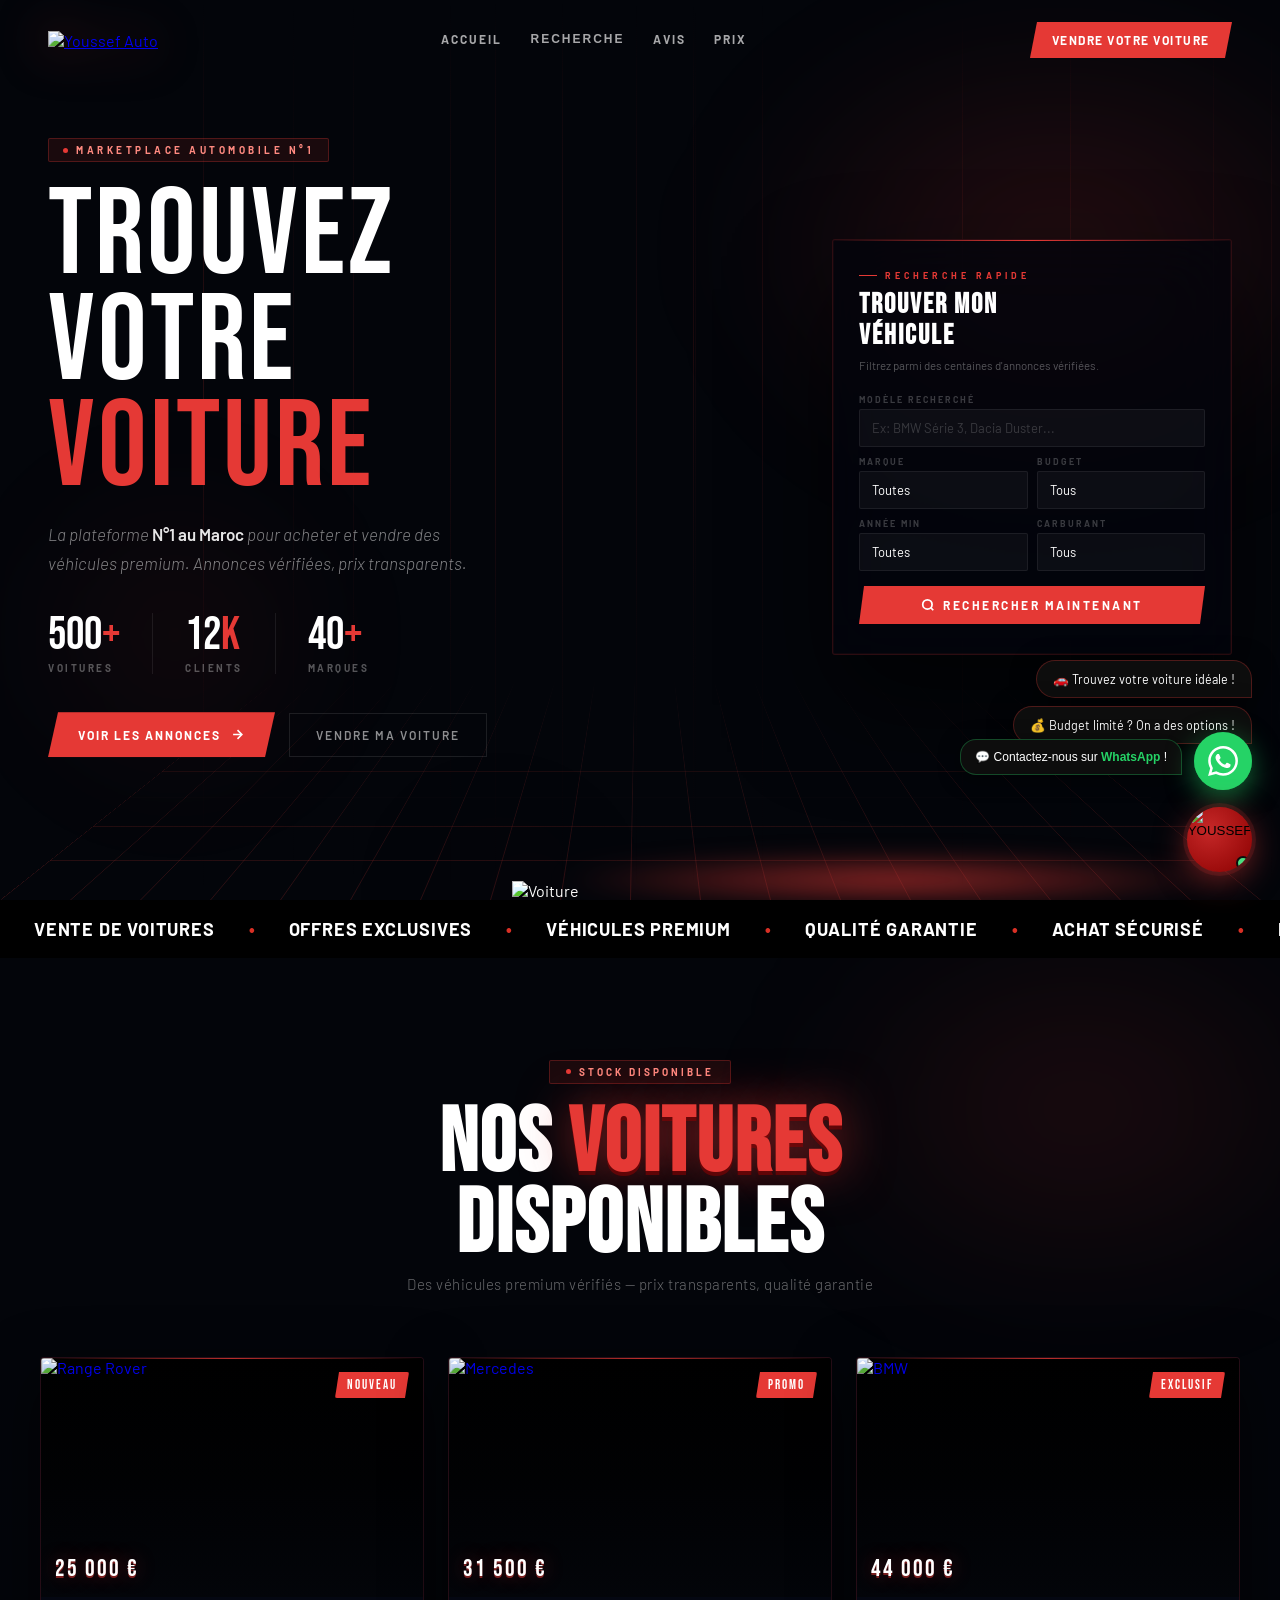
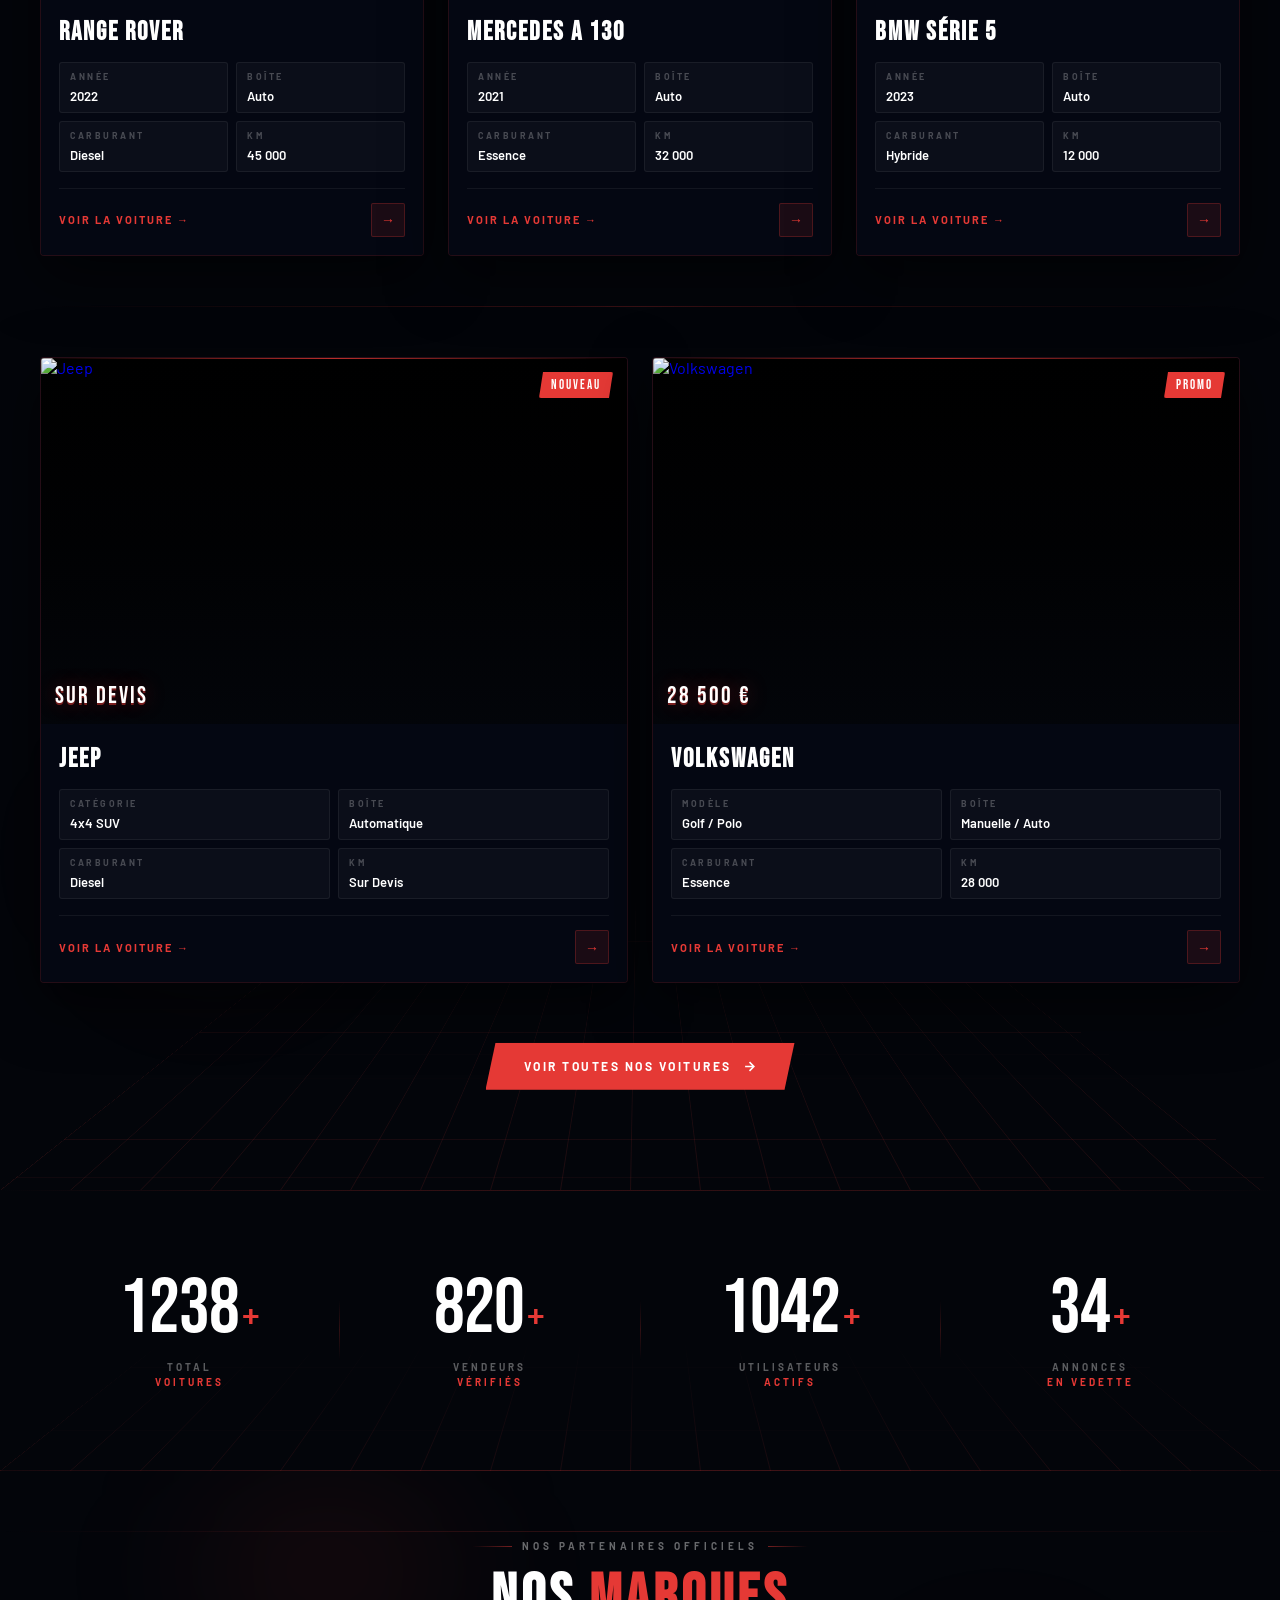
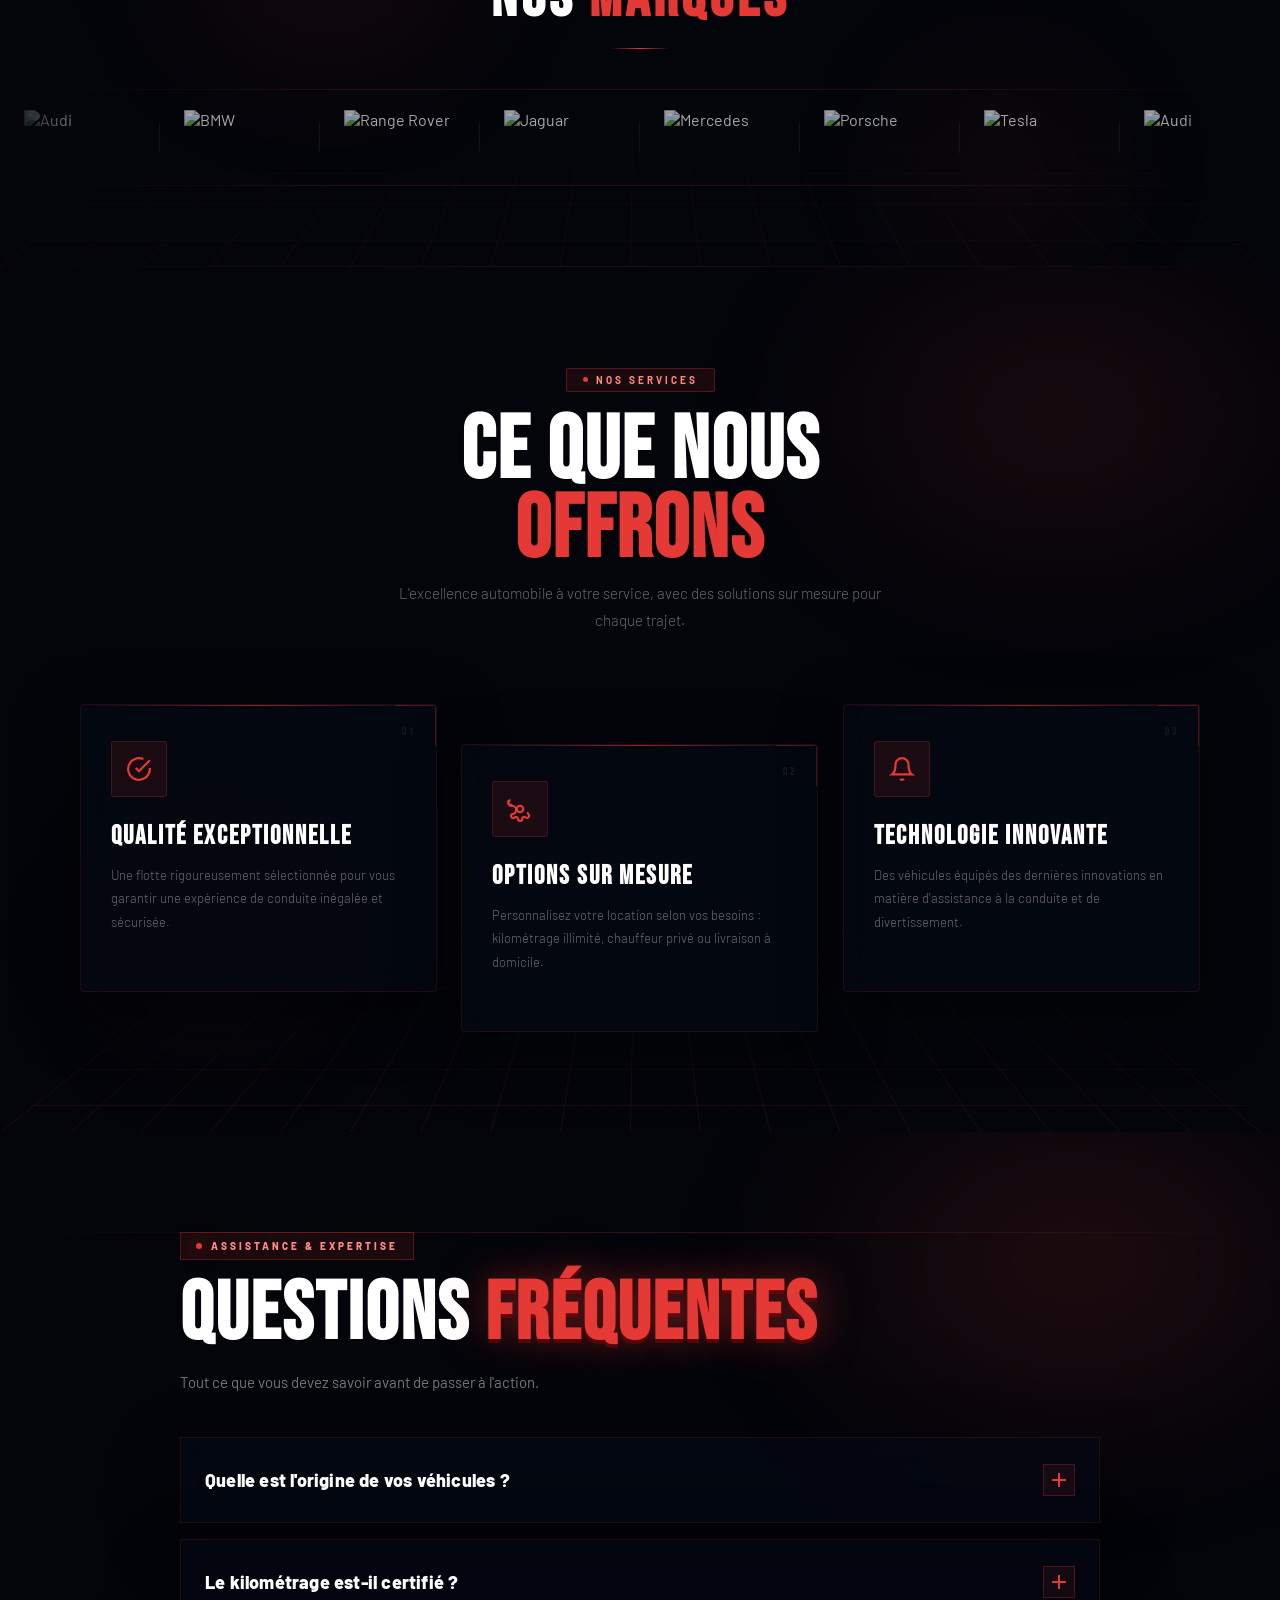
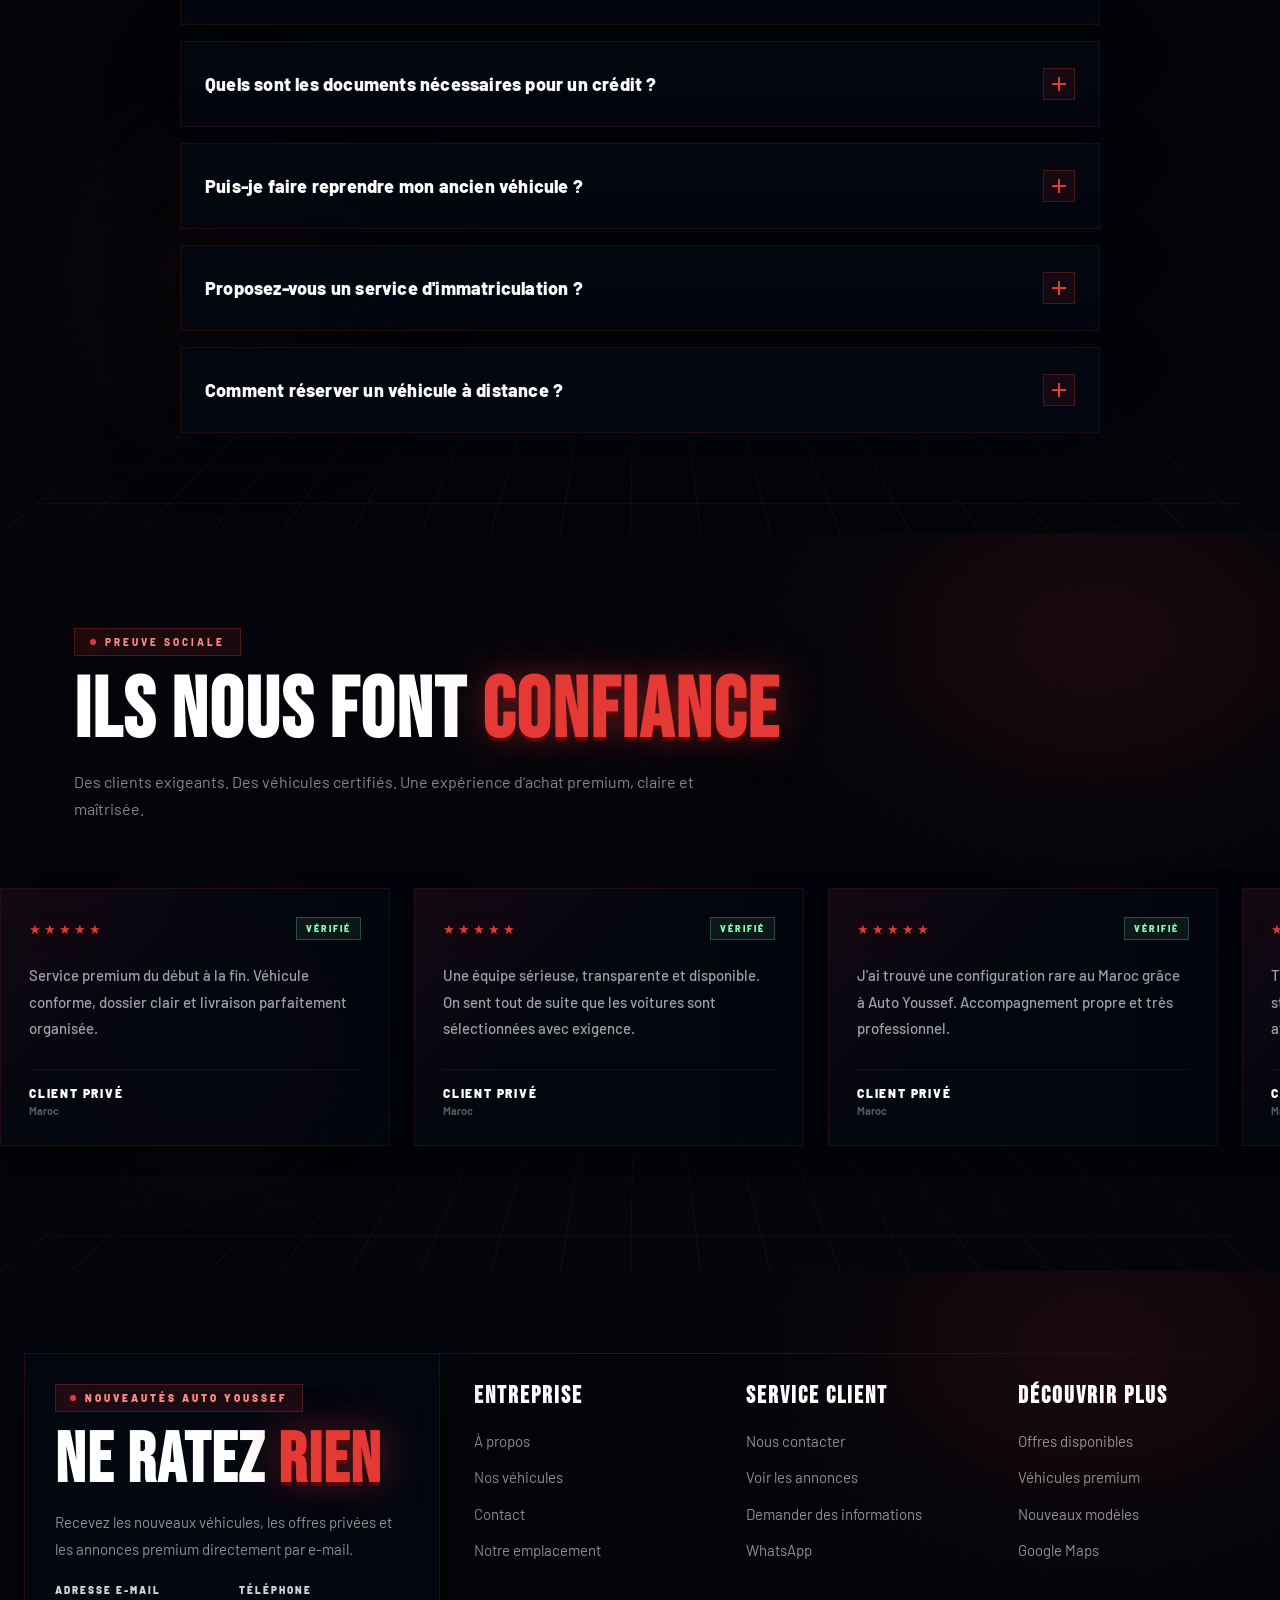
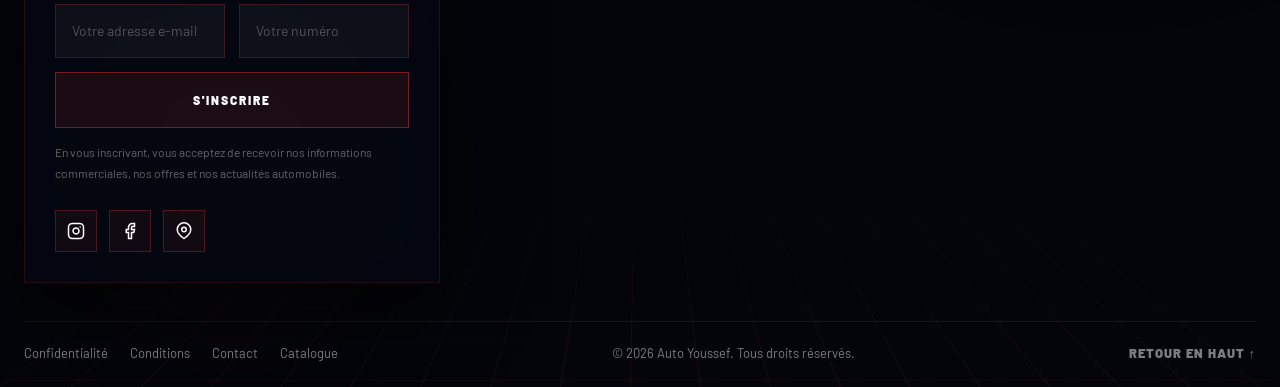
==== index.html @ 2120189d "Rename index (4).html to index.html" ====
<!DOCTYPE html>
<html lang="fr">
<head>
<meta charset="UTF-8"/>
<meta name="viewport" content="width=device-width, initial-scale=1.0"/>
<title>Auto Youssef — Marketplace Automobile N°1 au Maroc</title>
<meta name="description" content="Achetez et vendez vos véhicules premium au Maroc. Annonces vérifiées, prix transparents."/>
<link href="https://fonts.googleapis.com/css2?family=Bebas+Neue&family=Barlow:ital,wght@0,300;0,400;0,600;0,700;0,900;1,300&display=swap" rel="stylesheet"/>
<style>
*{margin:0;padding:0;box-sizing:border-box}
html{scroll-behavior:smooth}
body{background:#03050a;color:#fff;font-family:'Barlow',sans-serif;overflow-x:hidden}
:root{--red:#e53935;--dark:#03050a}

/* ========== SECTION 1 — HERO ========== */
.yab-wrap{width:100%;background:var(--dark)}
.yab{position:relative;width:100%;min-height:100vh;background:var(--dark);overflow:hidden;font-family:'Barlow',sans-serif}
.yab-grid{position:absolute;bottom:0;left:0;right:0;height:70%;background-image:linear-gradient(rgba(229,57,53,0.18) 1px,transparent 1px),linear-gradient(90deg,rgba(229,57,53,0.18) 1px,transparent 1px);background-size:70px 70px;transform:perspective(650px) rotateX(52deg);transform-origin:bottom center;animation:gScroll 3s linear infinite;mask-image:linear-gradient(to top,black 0%,rgba(0,0,0,0.5) 55%,transparent 100%);-webkit-mask-image:linear-gradient(to top,black 0%,rgba(0,0,0,0.5) 55%,transparent 100%);z-index:1;pointer-events:none}
@keyframes gScroll{0%{background-position:0 0}100%{background-position:0 70px}}
.yab-lines{position:absolute;inset:0;z-index:1;overflow:hidden;pointer-events:none}
.yab-line{position:absolute;top:0;bottom:0;width:1px;background:linear-gradient(to bottom,transparent,rgba(229,57,53,0.35) 40%,rgba(229,57,53,0.08) 70%,transparent);animation:lineAnim linear infinite;opacity:0}
@keyframes lineAnim{0%{transform:translateY(-100%);opacity:0}15%{opacity:1}85%{opacity:0.4}100%{transform:translateY(100%);opacity:0}}
.yab-orb1{position:absolute;width:700px;height:500px;background:radial-gradient(ellipse,rgba(229,57,53,0.16) 0%,transparent 70%);top:0;right:-10%;border-radius:50%;filter:blur(60px);animation:orb1 9s ease-in-out infinite;z-index:1;pointer-events:none}
.yab-orb2{position:absolute;width:350px;height:350px;background:radial-gradient(ellipse,rgba(229,57,53,0.08) 0%,transparent 70%);bottom:10%;left:0;border-radius:50%;filter:blur(60px);animation:orb2 11s ease-in-out infinite;z-index:1;pointer-events:none}
@keyframes orb1{0%,100%{transform:translate(0,0)}50%{transform:translate(-40px,30px)}}
@keyframes orb2{0%,100%{transform:translate(0,0)}50%{transform:translate(30px,-25px)}}
.yab-car{position:absolute;right:0;bottom:0;width:60%;max-width:860px;z-index:4;opacity:0;animation:carDriveIn 1.6s 0.3s cubic-bezier(0.16,1,0.3,1) forwards}
.yab-car img{width:100%;display:block;filter:drop-shadow(-30px 0 80px rgba(229,57,53,0.55)) drop-shadow(0 0 40px rgba(229,57,53,0.25)) brightness(1.1) contrast(1.05) saturate(1.1);animation:carFloat 4s 2s ease-in-out infinite}
.yab-car-glow{position:absolute;bottom:-5px;left:5%;right:5%;height:50px;background:radial-gradient(ellipse,rgba(229,57,53,0.7) 0%,transparent 70%);filter:blur(12px);animation:cglow 3s ease-in-out infinite}
@keyframes carDriveIn{0%{opacity:0;transform:translateX(180px) scale(0.92)}60%{opacity:1;transform:translateX(-15px) scale(1.01)}80%{transform:translateX(8px) scale(0.995)}100%{opacity:1;transform:translateX(0) scale(1)}}
@keyframes carFloat{0%,100%{transform:translateY(0) rotate(0deg)}25%{transform:translateY(-8px) rotate(0.3deg)}75%{transform:translateY(-4px) rotate(-0.2deg)}}
@keyframes cglow{0%,100%{opacity:0.5;transform:scaleX(0.85)}50%{opacity:1;transform:scaleX(1.15)}}
.yab-pts{position:absolute;inset:0;z-index:2;overflow:hidden;pointer-events:none}
.yab-pt{position:absolute;background:var(--red);border-radius:50%;animation:ptAnim linear infinite;opacity:0}
@keyframes ptAnim{0%{transform:translateY(100vh);opacity:0}10%{opacity:0.9}90%{opacity:0.15}100%{transform:translateY(-60px) translateX(var(--dx));opacity:0}}
.yab-hdr{position:relative;z-index:20;width:100%;max-width:1440px;margin:0 auto;padding:22px 48px;display:flex;align-items:center;justify-content:space-between;animation:hdrin 0.9s cubic-bezier(0.34,1.56,0.64,1) both}
@keyframes hdrin{from{opacity:0;transform:translateY(-28px)}to{opacity:1;transform:translateY(0)}}
.yab-nav{display:flex;align-items:center;gap:28px}
.yab-nav a,.yab-nav button{color:rgba(255,255,255,0.65);text-decoration:none;background:none;border:none;cursor:pointer;font-size:12px;font-weight:700;letter-spacing:2px;text-transform:uppercase;transition:all 0.25s;position:relative;padding-bottom:2px}
.yab-nav a::after,.yab-nav button::after{content:'';position:absolute;bottom:0;left:0;right:0;height:1px;background:var(--red);transform:scaleX(0);transition:transform 0.3s}
.yab-nav a:hover,.yab-nav button:hover{color:#fff}
.yab-nav a:hover::after,.yab-nav button:hover::after{transform:scaleX(1)}
.yab-cta{background:var(--red);color:#fff;padding:11px 22px;font-size:12px;font-weight:700;letter-spacing:1.5px;text-transform:uppercase;text-decoration:none;box-shadow:0 0 28px rgba(229,57,53,0.45);transition:all 0.3s;clip-path:polygon(7px 0%,100% 0%,calc(100% - 7px) 100%,0% 100%)}
.yab-cta:hover{background:#f44;box-shadow:0 0 50px rgba(229,57,53,0.8);transform:translateY(-2px)}
.yab-sb{position:relative;z-index:15;background:rgba(0,0,0,0.88);border-bottom:1px solid rgba(229,57,53,0.18);padding:14px 48px;display:none;backdrop-filter:blur(24px)}
.yab-sb.on{display:block}
.yab-sb-in{max-width:1440px;margin:0 auto;display:grid;grid-template-columns:2fr 1fr 1fr auto;gap:10px;align-items:center}
.yab-sb input,.yab-sb select{background:rgba(255,255,255,0.05);border:1px solid rgba(255,255,255,0.09);border-radius:3px;padding:10px 14px;font-family:'Barlow',sans-serif;font-size:13px;color:#fff;outline:none;transition:border-color 0.2s;appearance:none;width:100%}
.yab-sb input::placeholder{color:rgba(255,255,255,0.25)}
.yab-sb input:focus,.yab-sb select:focus{border-color:var(--red)}
.yab-sb select option{background:#0a0c15;color:#fff}
.yab-sb button{background:var(--red);color:#fff;border:none;padding:10px 22px;cursor:pointer;font-family:'Barlow',sans-serif;font-size:12px;font-weight:700;letter-spacing:1.5px;text-transform:uppercase;white-space:nowrap;transition:all 0.25s}
.yab-sb button:hover{background:#f44;transform:translateY(-1px)}
.yab-hero{position:relative;z-index:10;max-width:1440px;margin:0 auto;padding:44px 48px 90px;display:grid;grid-template-columns:1fr 400px;gap:56px;align-items:center;min-height:calc(100vh - 120px)}
.yab-badge{display:inline-flex;align-items:center;gap:8px;background:rgba(229,57,53,0.1);border:1px solid rgba(229,57,53,0.28);padding:5px 14px;border-radius:2px;font-size:10px;font-weight:700;letter-spacing:3.5px;text-transform:uppercase;color:#ff8a80;margin-bottom:22px;opacity:0;animation:badgeIn 0.6s 0.5s cubic-bezier(0.34,1.56,0.64,1) forwards}
@keyframes badgeIn{from{opacity:0;transform:translateX(-18px)}to{opacity:1;transform:translateX(0)}}
.yab-dot{width:5px;height:5px;border-radius:50%;background:var(--red);animation:dotBlink 1.4s infinite}
@keyframes dotBlink{0%,100%{opacity:1}50%{opacity:0.15}}
.yab-title{margin-bottom:18px;perspective:900px;perspective-origin:50% 100%}
.yab-tl{display:block;font-family:'Bebas Neue',sans-serif;font-size:clamp(72px,9.5vw,124px);line-height:0.87;letter-spacing:3px;opacity:0;transform:rotateX(-95deg) translateY(20px);transform-origin:bottom center;transform-style:preserve-3d;animation:t3d 0.8s cubic-bezier(0.34,1.3,0.64,1) forwards}
.yab-tl:nth-child(1){color:#fff;animation-delay:0.55s}
.yab-tl:nth-child(2){color:#fff;animation-delay:0.75s}
.yab-tl:nth-child(3){color:var(--red);animation-delay:0.95s;animation:t3d 0.8s 0.95s cubic-bezier(0.34,1.3,0.64,1) forwards,redPulse 2.5s 1.8s ease-in-out infinite}
@keyframes t3d{from{opacity:0;transform:rotateX(-95deg) translateY(20px)}to{opacity:1;transform:rotateX(0) translateY(0)}}
@keyframes redPulse{0%,100%{text-shadow:0 6px 0 rgba(160,0,0,0.55),0 0 40px rgba(229,57,53,0.5)}50%{text-shadow:0 6px 0 rgba(180,0,0,0.7),0 0 90px rgba(229,57,53,0.9),0 0 130px rgba(229,57,53,0.3)}}
.yab-sub{font-size:17px;font-weight:300;font-style:italic;color:rgba(255,255,255,0.5);line-height:1.75;max-width:450px;margin-bottom:34px;opacity:0;animation:fup 0.7s 1.25s both}
.yab-sub strong{color:rgba(255,255,255,0.9);font-weight:600;font-style:normal}
.yab-stats{display:flex;gap:32px;margin-bottom:38px;opacity:0;animation:fup 0.7s 1.4s both}
.yab-snum{font-family:'Bebas Neue',sans-serif;font-size:46px;line-height:1;color:#fff}
.yab-snum em{color:var(--red);font-style:normal}
.yab-slbl{font-size:10px;font-weight:700;letter-spacing:2.5px;text-transform:uppercase;color:rgba(255,255,255,0.32);margin-top:3px}
.yab-sdiv{width:1px;background:rgba(255,255,255,0.08);align-self:stretch}
.yab-btns{display:flex;gap:14px;align-items:center;opacity:0;animation:fup 0.7s 1.55s both}
.yab-btn1{display:inline-flex;align-items:center;gap:9px;background:var(--red);color:#fff;padding:15px 30px;font-size:12px;font-weight:700;letter-spacing:2px;text-transform:uppercase;text-decoration:none;border:none;cursor:pointer;box-shadow:0 0 35px rgba(229,57,53,0.45);transition:all 0.3s cubic-bezier(0.34,1.56,0.64,1);clip-path:polygon(10px 0%,100% 0%,calc(100% - 10px) 100%,0% 100%)}
.yab-btn1:hover{transform:translateY(-5px) scale(1.04);box-shadow:0 0 70px rgba(229,57,53,0.85)}
.yab-btn2{display:inline-flex;align-items:center;background:transparent;color:rgba(255,255,255,0.55);padding:14px 26px;font-size:12px;font-weight:600;letter-spacing:2px;text-transform:uppercase;text-decoration:none;border:1px solid rgba(255,255,255,0.1);cursor:pointer;transition:all 0.3s}
.yab-btn2:hover{border-color:var(--red);color:#fff;background:rgba(229,57,53,0.07);transform:translateY(-2px)}
@keyframes fup{from{opacity:0;transform:translateY(18px)}to{opacity:1;transform:translateY(0)}}
.yab-card{background:rgba(3,5,12,0.78);border:1px solid rgba(229,57,53,0.18);border-radius:3px;padding:30px 26px;backdrop-filter:blur(32px);box-shadow:0 50px 100px rgba(0,0,0,0.65),inset 0 0 0 1px rgba(229,57,53,0.06);animation:cdin 1s 0.9s both;position:relative;overflow:hidden}
.yab-card::before{content:'';position:absolute;top:0;left:0;right:0;height:1px;background:linear-gradient(90deg,transparent,var(--red) 50%,transparent);animation:cscan 3.5s ease-in-out infinite}
@keyframes cscan{0%,100%{transform:translateX(-100%)}50%{transform:translateX(100%)}}
@keyframes cdin{from{opacity:0;transform:translateX(55px) scale(0.97)}to{opacity:1;transform:translateX(0) scale(1)}}
.yab-cey{font-size:9px;font-weight:700;letter-spacing:4px;text-transform:uppercase;color:var(--red);margin-bottom:9px;display:flex;align-items:center;gap:8px}
.yab-cey::before{content:'';width:18px;height:1px;background:var(--red)}
.yab-card h3{font-family:'Bebas Neue',sans-serif;font-size:28px;letter-spacing:2px;color:#fff;margin-bottom:4px;line-height:1.1}
.yab-card>p{font-size:11.5px;color:rgba(255,255,255,0.32);margin-bottom:20px;line-height:1.6}
.yab-form{display:flex;flex-direction:column;gap:9px}
.yab-fw label{display:block;font-size:9px;font-weight:700;letter-spacing:2px;text-transform:uppercase;color:rgba(255,255,255,0.22);margin-bottom:4px}
.yab-fw input,.yab-fw select{width:100%;background:rgba(255,255,255,0.04);border:1px solid rgba(255,255,255,0.07);border-radius:2px;padding:10px 12px;font-family:'Barlow',sans-serif;font-size:13px;color:#fff;outline:none;transition:all 0.25s;appearance:none}
.yab-fw input::placeholder{color:rgba(255,255,255,0.18)}
.yab-fw input:focus,.yab-fw select:focus{border-color:rgba(229,57,53,0.6);background:rgba(229,57,53,0.04);box-shadow:0 0 0 3px rgba(229,57,53,0.08)}
.yab-fw select option{background:#080b14;color:#fff}
.yab-2c{display:grid;grid-template-columns:1fr 1fr;gap:9px}
.yab-sub-btn{background:var(--red);color:#fff;border:none;padding:12px;width:100%;font-family:'Barlow',sans-serif;font-size:12px;font-weight:700;letter-spacing:2.5px;text-transform:uppercase;cursor:pointer;transition:all 0.3s cubic-bezier(0.34,1.56,0.64,1);box-shadow:0 8px 28px rgba(229,57,53,0.35);display:flex;align-items:center;justify-content:center;gap:8px;margin-top:6px;clip-path:polygon(5px 0%,100% 0%,calc(100% - 5px) 100%,0% 100%)}
.yab-sub-btn:hover{transform:translateY(-3px);box-shadow:0 14px 48px rgba(229,57,53,0.65)}

/* ========== SECTION 2 — BRAND BAR ========== */
.ya-brand-bar,.ya-brand-bar *{box-sizing:border-box}
.ya-brand-bar{width:100%;overflow:hidden;background:#000000;padding:18px 0}
.ya-brand-bar-track{display:flex;width:max-content;animation:yaBrandScroll 38s linear infinite;will-change:transform}
.ya-brand-bar-row{display:flex;align-items:center;white-space:nowrap}
.ya-brand-name{color:#ffffff;font-size:18px;font-weight:700;text-transform:uppercase;letter-spacing:.8px;padding:0 34px;flex-shrink:0}
.ya-brand-sep{color:#d93025;font-size:18px;font-weight:700;flex-shrink:0}
.ya-brand-bar:hover .ya-brand-bar-track{animation-play-state:paused}
@keyframes yaBrandScroll{from{transform:translateX(0)}to{transform:translateX(-50%)}}

/* ========== SECTION 3 — CARS GRID ========== */
.yacs,.yacs *{box-sizing:border-box;margin:0;padding:0}
.yacs-outer{width:100%;background:#03050a}
.yacs{position:relative;width:100%;background:#03050a;padding:100px 40px;overflow:hidden;font-family:'Barlow',sans-serif}
.yacs-grid-bg{position:absolute;bottom:0;left:0;right:0;height:70%;background-image:linear-gradient(rgba(229,57,53,0.12) 1px,transparent 1px),linear-gradient(90deg,rgba(229,57,53,0.12) 1px,transparent 1px);background-size:70px 70px;transform:perspective(650px) rotateX(52deg);transform-origin:bottom center;animation:yacsGrid 3s linear infinite;mask-image:linear-gradient(to top,black 0%,rgba(0,0,0,0.4) 55%,transparent 100%);-webkit-mask-image:linear-gradient(to top,black 0%,rgba(0,0,0,0.4) 55%,transparent 100%);pointer-events:none;z-index:0}
@keyframes yacsGrid{0%{background-position:0 0}100%{background-position:0 70px}}
.yacs-orb1{position:absolute;width:600px;height:400px;background:radial-gradient(ellipse,rgba(229,57,53,0.13) 0%,transparent 70%);top:-50px;right:-100px;border-radius:50%;filter:blur(70px);animation:yacsOrb1 9s ease-in-out infinite;z-index:0;pointer-events:none}
.yacs-orb2{position:absolute;width:300px;height:300px;background:radial-gradient(ellipse,rgba(229,57,53,0.07) 0%,transparent 70%);bottom:10%;left:5%;border-radius:50%;filter:blur(70px);animation:yacsOrb2 11s ease-in-out infinite;z-index:0;pointer-events:none}
@keyframes yacsOrb1{0%,100%{transform:translate(0,0)}50%{transform:translate(-30px,25px)}}
@keyframes yacsOrb2{0%,100%{transform:translate(0,0)}50%{transform:translate(25px,-20px)}}
.yacs-wrap{position:relative;z-index:2;max-width:1280px;margin:0 auto}
.yacs-head{text-align:center;margin-bottom:64px}
.yacs-tag{display:inline-flex;align-items:center;gap:8px;background:rgba(229,57,53,0.1);border:1px solid rgba(229,57,53,0.28);padding:5px 16px;border-radius:2px;font-size:10px;font-weight:700;letter-spacing:3px;text-transform:uppercase;color:#ff8a80;margin-bottom:20px;opacity:0;animation:yacsFadeUp 0.7s 0.2s both}
.yacs-dot{width:5px;height:5px;border-radius:50%;background:#e53935;animation:yacsBlink 1.5s infinite}
@keyframes yacsBlink{0%,100%{opacity:1}50%{opacity:0.1}}
.yacs-title{font-family:'Bebas Neue',sans-serif;font-size:clamp(48px,7vw,90px);line-height:0.9;letter-spacing:2px;color:#fff;margin-bottom:10px;opacity:0;transform:rotateX(-90deg) translateY(20px);transform-origin:bottom center;animation:yacsT3d 0.9s 0.4s cubic-bezier(0.34,1.3,0.64,1) forwards}
.yacs-title span{color:#e53935;text-shadow:0 4px 0 rgba(150,0,0,0.5),0 0 50px rgba(229,57,53,0.6);animation:yacsRedGlow 2.5s 1.4s ease-in-out infinite}
@keyframes yacsT3d{from{opacity:0;transform:rotateX(-90deg) translateY(20px)}to{opacity:1;transform:rotateX(0) translateY(0)}}
@keyframes yacsRedGlow{0%,100%{text-shadow:0 4px 0 rgba(150,0,0,0.5),0 0 40px rgba(229,57,53,0.5)}50%{text-shadow:0 4px 0 rgba(180,0,0,0.7),0 0 80px rgba(229,57,53,0.9)}}
.yacs-sub{font-size:15px;font-weight:300;color:rgba(255,255,255,0.4);letter-spacing:0.5px;opacity:0;animation:yacsFadeUp 0.7s 0.7s both}
.yacs-grid3{display:grid;grid-template-columns:repeat(3,minmax(0,1fr));gap:24px;margin-bottom:24px}
.yacs-grid2{display:grid;grid-template-columns:repeat(2,minmax(0,1fr));gap:24px;margin-bottom:24px}
.yacs-card{position:relative;background:rgba(5,8,18,0.85);border:1px solid rgba(229,57,53,0.15);border-radius:4px;overflow:hidden;text-decoration:none;display:block;opacity:0;transform:translateY(60px) rotateX(-15deg) scale(0.94);transform-origin:bottom center;transition:transform 0.5s cubic-bezier(0.34,1.4,0.64,1),box-shadow 0.4s,border-color 0.3s;animation:yacsCardPop 1s cubic-bezier(0.34,1.3,0.64,1) both;backdrop-filter:blur(20px);box-shadow:0 20px 60px rgba(0,0,0,0.6)}
.yacs-grid3 .yacs-card:nth-child(1){animation-delay:0.5s}
.yacs-grid3 .yacs-card:nth-child(2){animation-delay:0.7s}
.yacs-grid3 .yacs-card:nth-child(3){animation-delay:0.9s}
.yacs-grid2 .yacs-card:nth-child(1){animation-delay:1.0s}
.yacs-grid2 .yacs-card:nth-child(2){animation-delay:1.2s}
@keyframes yacsCardPop{0%{opacity:0;transform:translateY(80px) rotateX(-20deg) scale(0.9)}60%{transform:translateY(-8px) rotateX(2deg) scale(1.01)}80%{transform:translateY(4px) rotateX(-1deg) scale(0.995)}100%{opacity:1;transform:translateY(0) rotateX(0) scale(1)}}
.yacs-card::before{content:'';position:absolute;top:0;left:0;right:0;height:1px;background:linear-gradient(90deg,transparent,rgba(229,57,53,0.8),transparent);animation:yacsScan 4s ease-in-out infinite;z-index:10}
@keyframes yacsScan{0%,100%{transform:translateX(-100%)}50%{transform:translateX(100%)}}
.yacs-card:hover{transform:translateY(-14px) scale(1.025)!important;border-color:rgba(229,57,53,0.5);box-shadow:0 40px 90px rgba(0,0,0,0.7),0 0 50px rgba(229,57,53,0.18)}
.yacs-media{position:relative;aspect-ratio:16/10;background:#000;overflow:hidden}
.yacs-media::after{content:'';position:absolute;inset:0;background:linear-gradient(to top,rgba(3,5,10,0.95) 0%,rgba(3,5,10,0.3) 50%,transparent 100%);z-index:3;pointer-events:none}
.ya-slide{position:absolute;inset:0;width:100%;height:100%;object-fit:cover;opacity:0;visibility:hidden;transition:opacity 1.2s ease-in-out;z-index:1}
.ya-slide.active{opacity:1;visibility:visible;z-index:2}
.yacs-card:hover .ya-slide.active{transform:scale(1.06);transition:opacity 1.2s ease-in-out,transform 0.6s ease}
.yacs-badge{position:absolute;top:14px;right:14px;background:#e53935;color:#fff;font-family:'Bebas Neue',sans-serif;font-size:13px;letter-spacing:2px;padding:5px 12px;border-radius:2px;z-index:10;clip-path:polygon(4px 0%,100% 0%,calc(100% - 4px) 100%,0% 100%);box-shadow:0 0 20px rgba(229,57,53,0.6)}
.yacs-price{position:absolute;left:14px;bottom:14px;font-family:'Bebas Neue',sans-serif;font-size:24px;letter-spacing:2px;color:#fff;z-index:10;text-shadow:0 2px 0 rgba(229,57,53,0.5),0 0 20px rgba(229,57,53,0.4)}
.yacs-body{padding:20px 18px 18px;position:relative;z-index:5;background:rgba(5,8,18,0.95)}
.yacs-name{font-family:'Bebas Neue',sans-serif;font-size:26px;letter-spacing:2px;color:#fff;margin-bottom:14px;transition:color 0.3s}
.yacs-card:hover .yacs-name{color:#ff8a80}
.yacs-meta{display:grid;grid-template-columns:1fr 1fr;gap:8px;margin-bottom:16px;list-style:none;padding:0}
.yacs-meta li{background:rgba(255,255,255,0.03);border:1px solid rgba(255,255,255,0.06);border-radius:3px;padding:8px 10px;transition:border-color 0.3s}
.yacs-card:hover .yacs-meta li{border-color:rgba(229,57,53,0.15)}
.yacs-meta strong{display:block;font-size:9px;font-weight:700;letter-spacing:2.5px;text-transform:uppercase;color:rgba(255,255,255,0.25);margin-bottom:3px}
.yacs-meta span{font-size:13px;font-weight:600;color:#fff}
.yacs-footer{display:flex;align-items:center;justify-content:space-between;border-top:1px solid rgba(255,255,255,0.06);padding-top:14px}
.yacs-link{font-size:11px;font-weight:700;letter-spacing:2px;text-transform:uppercase;color:#e53935;display:flex;align-items:center;gap:6px;transition:gap 0.3s,letter-spacing 0.3s}
.yacs-card:hover .yacs-link{gap:12px;letter-spacing:3px}
.yacs-arrow{width:34px;height:34px;border-radius:2px;background:rgba(229,57,53,0.1);border:1px solid rgba(229,57,53,0.25);display:flex;align-items:center;justify-content:center;color:#e53935;font-size:14px;transition:all 0.3s cubic-bezier(0.34,1.56,0.64,1)}
.yacs-card:hover .yacs-arrow{background:#e53935;color:#fff;transform:scale(1.2);box-shadow:0 0 24px rgba(229,57,53,0.6)}
.yacs-sep{height:1px;background:linear-gradient(90deg,transparent,rgba(229,57,53,0.25),transparent);margin:50px 0}
.yacs-cta-wrap{text-align:center;margin-top:60px;opacity:0;animation:yacsFadeUp 0.7s 1.6s both}
.yacs-cta{display:inline-flex;align-items:center;gap:10px;background:#e53935;color:#fff;padding:16px 38px;font-size:12px;font-weight:700;letter-spacing:2.5px;text-transform:uppercase;text-decoration:none;box-shadow:0 0 40px rgba(229,57,53,0.4);transition:all 0.3s cubic-bezier(0.34,1.56,0.64,1);clip-path:polygon(10px 0%,100% 0%,calc(100% - 10px) 100%,0% 100%)}
.yacs-cta:hover{transform:translateY(-4px) scale(1.04);box-shadow:0 0 70px rgba(229,57,53,0.8)}
@keyframes yacsFadeUp{from{opacity:0;transform:translateY(20px)}to{opacity:1;transform:translateY(0)}}

/* ========== STATS ========== */
.yast,.yast *{box-sizing:border-box;margin:0;padding:0}
.yast-outer{width:100%;background:#03050a;position:relative;overflow:hidden}
.yast-grid-bg{position:absolute;bottom:0;left:0;right:0;height:100%;background-image:linear-gradient(rgba(229,57,53,0.1) 1px,transparent 1px),linear-gradient(90deg,rgba(229,57,53,0.1) 1px,transparent 1px);background-size:70px 70px;transform:perspective(650px) rotateX(52deg);transform-origin:bottom center;animation:yastGrid 3s linear infinite;mask-image:linear-gradient(to top,black 0%,rgba(0,0,0,0.3) 60%,transparent 100%);-webkit-mask-image:linear-gradient(to top,black 0%,rgba(0,0,0,0.3) 60%,transparent 100%);pointer-events:none;z-index:0}
@keyframes yastGrid{0%{background-position:0 0}100%{background-position:0 70px}}
.yast-line{position:relative;z-index:2;height:1px;background:linear-gradient(90deg,transparent,rgba(229,57,53,0.2) 30%,rgba(229,57,53,0.2) 70%,transparent)}
.yast{position:relative;z-index:2;padding:60px 40px;max-width:1280px;margin:0 auto;display:flex;align-items:center;justify-content:space-between;gap:0}
.yast-item{flex:1;display:flex;flex-direction:column;align-items:center;justify-content:center;text-align:center;padding:20px;position:relative;opacity:0;transform:translateY(40px) scale(0.9);transition:opacity 0.8s,transform 0.8s cubic-bezier(0.34,1.3,0.64,1)}
.yast-item.vis{opacity:1;transform:translateY(0) scale(1)}
.yast-item:nth-child(1){transition-delay:0.1s}
.yast-item:nth-child(3){transition-delay:0.25s}
.yast-item:nth-child(5){transition-delay:0.4s}
.yast-item:nth-child(7){transition-delay:0.55s}
.yast-num-wrap{display:flex;align-items:baseline;gap:3px;justify-content:center;margin-bottom:12px}
.yast-digit{font-family:'Bebas Neue',sans-serif;font-size:clamp(52px,6vw,80px);line-height:1;color:#fff;letter-spacing:-1px}
.yast-sign{font-family:'Bebas Neue',sans-serif;font-size:clamp(28px,4vw,44px);color:#e53935;animation:yastGlow 2s ease-in-out infinite}
@keyframes yastGlow{0%,100%{text-shadow:0 0 20px rgba(229,57,53,0.5)}50%{text-shadow:0 0 40px rgba(229,57,53,1),0 0 60px rgba(229,57,53,0.4)}}
.yast-label{font-family:'Barlow',sans-serif;font-size:10px;font-weight:700;letter-spacing:3px;text-transform:uppercase;color:rgba(255,255,255,0.35);line-height:1.5}
.yast-label span{color:#e53935;display:block}
.yast-div{width:1px;height:60px;background:linear-gradient(to bottom,transparent,rgba(229,57,53,0.2),transparent);flex-shrink:0}

/* ========== LOGOS ========== */
.yals,.yals *{box-sizing:border-box;margin:0;padding:0}
.yals-outer{width:100%;background:#03050a;position:relative;overflow:hidden;padding:60px 0}
.yals-grid-bg{position:absolute;bottom:0;left:0;right:0;height:100%;background-image:linear-gradient(rgba(229,57,53,0.08) 1px,transparent 1px),linear-gradient(90deg,rgba(229,57,53,0.08) 1px,transparent 1px);background-size:70px 70px;transform:perspective(650px) rotateX(52deg);transform-origin:bottom center;animation:yalsGrid 3s linear infinite;mask-image:linear-gradient(to top,black 0%,rgba(0,0,0,0.3) 60%,transparent 100%);-webkit-mask-image:linear-gradient(to top,black 0%,rgba(0,0,0,0.3) 60%,transparent 100%);pointer-events:none;z-index:0}
@keyframes yalsGrid{0%{background-position:0 0}100%{background-position:0 70px}}
.yals-orb{position:absolute;border-radius:50%;filter:blur(60px);pointer-events:none;z-index:0}
.yals-orb1{width:400px;height:300px;background:radial-gradient(ellipse,rgba(229,57,53,0.1) 0%,transparent 70%);top:-50px;left:10%;animation:yalsOrb1 9s ease-in-out infinite}
.yals-orb2{width:300px;height:300px;background:radial-gradient(ellipse,rgba(229,57,53,0.07) 0%,transparent 70%);bottom:-50px;right:10%;animation:yalsOrb2 11s ease-in-out infinite}
@keyframes yalsOrb1{0%,100%{transform:translate(0,0)}50%{transform:translate(30px,15px)}}
@keyframes yalsOrb2{0%,100%{transform:translate(0,0)}50%{transform:translate(-25px,-15px)}}
.yals-scan{position:absolute;left:0;right:0;height:1px;background:linear-gradient(90deg,transparent,rgba(229,57,53,0.2),transparent);pointer-events:none;z-index:1;animation:yalsScanMove 8s ease-in-out infinite}
@keyframes yalsScanMove{0%{top:0%;opacity:0}15%{opacity:1}85%{opacity:0.3}100%{top:100%;opacity:0}}
.yals-head{position:relative;z-index:2;text-align:center;margin-bottom:40px}
.yals-tag-logos{display:inline-flex;align-items:center;gap:10px;font-size:10px;font-weight:700;letter-spacing:4px;text-transform:uppercase;color:rgba(255,255,255,0.4);opacity:0;animation:yalsFadeUp 0.7s 0.2s both}
.yals-tag-logos::before,.yals-tag-logos::after{content:'';width:40px;height:1px;background:linear-gradient(90deg,transparent,rgba(229,57,53,0.5))}
.yals-tag-logos::after{background:linear-gradient(90deg,rgba(229,57,53,0.5),transparent)}
.yals-title-logos{font-family:'Bebas Neue',sans-serif;font-size:clamp(32px,5vw,60px);letter-spacing:4px;color:#fff;margin-top:10px;opacity:0;transform:rotateX(-90deg) translateY(15px);transform-origin:bottom center;animation:yalsT3d 0.8s 0.4s cubic-bezier(0.34,1.3,0.64,1) forwards}
.yals-title-logos span{color:#e53935}
@keyframes yalsT3d{from{opacity:0;transform:rotateX(-90deg) translateY(15px)}to{opacity:1;transform:rotateX(0) translateY(0)}}
@keyframes yalsFadeUp{from{opacity:0;transform:translateY(12px)}to{opacity:1;transform:translateY(0)}}
.yals-sep{width:60px;height:1px;background:linear-gradient(90deg,transparent,#e53935,transparent);margin:14px auto 0;opacity:0;animation:yalsFadeUp 0.7s 0.7s both}
.yals-marquee-wrap{position:relative;z-index:2;mask-image:linear-gradient(to right,transparent,black 8%,black 92%,transparent);-webkit-mask-image:linear-gradient(to right,transparent,black 8%,black 92%,transparent)}
.yals-track{display:flex;align-items:center;gap:0;animation:yalsScroll 25s linear infinite;width:max-content}
.yals-track:hover{animation-play-state:paused}
@keyframes yalsScroll{0%{transform:translateX(0)}100%{transform:translateX(-50%)}}
.yals-logo{flex-shrink:0;width:160px;display:flex;align-items:center;justify-content:center;padding:0 24px;position:relative}
.yals-logo::after{content:'';position:absolute;right:0;top:50%;transform:translateY(-50%);width:1px;height:30px;background:rgba(255,255,255,0.06)}
.yals-logo img{width:100%;height:55px;object-fit:contain;filter:opacity(0.65);transition:filter 0.4s ease,transform 0.4s cubic-bezier(0.34,1.56,0.64,1)}
.yals-logo:hover img{filter:opacity(1) drop-shadow(0 0 14px rgba(229,57,53,0.7));transform:scale(1.2)}
.yals-line{position:relative;z-index:2;height:1px;background:linear-gradient(90deg,transparent,rgba(229,57,53,0.15) 30%,rgba(229,57,53,0.15) 70%,transparent);margin:20px 0}

/* ========== SERVICES ========== */
.yaof,.yaof *{box-sizing:border-box;margin:0;padding:0}
.yaof-outer{width:100%;background:#03050a;position:relative;overflow:hidden}
.yaof-grid-bg{position:absolute;bottom:0;left:0;right:0;height:70%;background-image:linear-gradient(rgba(229,57,53,0.12) 1px,transparent 1px),linear-gradient(90deg,rgba(229,57,53,0.12) 1px,transparent 1px);background-size:70px 70px;transform:perspective(650px) rotateX(52deg);transform-origin:bottom center;animation:yaofGrid 3s linear infinite;mask-image:linear-gradient(to top,black 0%,rgba(0,0,0,0.4) 55%,transparent 100%);-webkit-mask-image:linear-gradient(to top,black 0%,rgba(0,0,0,0.4) 55%,transparent 100%);pointer-events:none;z-index:0}
@keyframes yaofGrid{0%{background-position:0 0}100%{background-position:0 70px}}
.yaof-car-bg{position:absolute;right:-5%;bottom:0;width:55%;max-width:800px;z-index:1;pointer-events:none;opacity:0.12;filter:drop-shadow(-20px 0 60px rgba(229,57,53,0.3)) brightness(0.8) contrast(1.1)}
.yaof-car-bg img{width:100%;display:block}
.yaof-orb1{position:absolute;width:600px;height:400px;background:radial-gradient(ellipse,rgba(229,57,53,0.12) 0%,transparent 70%);top:-50px;right:-80px;border-radius:50%;filter:blur(70px);animation:yaofOrb1 9s ease-in-out infinite;z-index:0;pointer-events:none}
.yaof-orb2{position:absolute;width:300px;height:300px;background:radial-gradient(ellipse,rgba(229,57,53,0.06) 0%,transparent 70%);bottom:5%;left:5%;border-radius:50%;filter:blur(70px);animation:yaofOrb2 11s ease-in-out infinite;z-index:0;pointer-events:none}
@keyframes yaofOrb1{0%,100%{transform:translate(0,0)}50%{transform:translate(-30px,20px)}}
@keyframes yaofOrb2{0%,100%{transform:translate(0,0)}50%{transform:translate(20px,-20px)}}
.yaof-scan{position:absolute;left:0;right:0;height:1px;background:linear-gradient(90deg,transparent,rgba(229,57,53,0.15),transparent);pointer-events:none;z-index:1;animation:yaofScanMove 7s ease-in-out infinite}
@keyframes yaofScanMove{0%{top:0%;opacity:0}15%{opacity:1}85%{opacity:0.3}100%{top:100%;opacity:0}}
.yaof{position:relative;z-index:2;padding:100px 40px;max-width:1200px;margin:0 auto;font-family:'Barlow',sans-serif}
.yaof-head{text-align:center;margin-bottom:70px}
.yaof-tag{display:inline-flex;align-items:center;gap:8px;background:rgba(229,57,53,0.1);border:1px solid rgba(229,57,53,0.28);padding:5px 16px;border-radius:2px;font-size:10px;font-weight:700;letter-spacing:3px;text-transform:uppercase;color:#ff8a80;margin-bottom:20px;opacity:0;animation:yaofFadeUp 0.7s 0.2s both}
.yaof-dot{width:5px;height:5px;border-radius:50%;background:#e53935;animation:yaofBlink 1.5s infinite}
@keyframes yaofBlink{0%,100%{opacity:1}50%{opacity:0.1}}
.yaof-title{font-family:'Bebas Neue',sans-serif;font-size:clamp(44px,7vw,88px);line-height:0.9;letter-spacing:2px;color:#fff;margin-bottom:10px;opacity:0;transform:rotateX(-90deg) translateY(20px);transform-origin:bottom center;animation:yaofT3d 0.9s 0.4s cubic-bezier(0.34,1.3,0.64,1) forwards}
.yaof-title span{color:#e53935;animation:yaofGlow 2.5s 1.4s ease-in-out infinite}
@keyframes yaofT3d{from{opacity:0;transform:rotateX(-90deg) translateY(20px)}to{opacity:1;transform:rotateX(0) translateY(0)}}
@keyframes yaofGlow{0%,100%{text-shadow:0 4px 0 rgba(150,0,0,0.5),0 0 40px rgba(229,57,53,0.5)}50%{text-shadow:0 4px 0 rgba(180,0,0,0.7),0 0 80px rgba(229,57,53,0.9)}}
.yaof-sub{font-size:15px;font-weight:300;color:rgba(255,255,255,0.4);max-width:520px;margin:0 auto;line-height:1.8;opacity:0;animation:yaofFadeUp 0.7s 0.8s both}
.yaof-grid{display:flex;gap:24px;align-items:flex-start}
.yaof-card{flex:1;background:rgba(5,8,18,0.75);border:1px solid rgba(229,57,53,0.12);border-radius:4px;padding:36px 30px;position:relative;overflow:hidden;opacity:0;transform:translateY(70px) rotateX(-20deg) scale(0.92);transform-origin:bottom center;transition:transform 0.5s cubic-bezier(0.34,1.4,0.64,1),border-color 0.3s,box-shadow 0.4s;animation:yaofCardPop 0.9s cubic-bezier(0.34,1.3,0.64,1) both;backdrop-filter:blur(20px);box-shadow:0 20px 60px rgba(0,0,0,0.5)}
.yaof-card:nth-child(1){animation-delay:0.5s}
.yaof-card:nth-child(2){animation-delay:0.68s;margin-top:40px}
.yaof-card:nth-child(3){animation-delay:0.86s}
@keyframes yaofCardPop{0%{opacity:0;transform:translateY(70px) rotateX(-20deg) scale(0.92)}60%{transform:translateY(-8px) rotateX(2deg) scale(1.01)}80%{transform:translateY(4px) rotateX(-1deg)}100%{opacity:1;transform:translateY(0) rotateX(0) scale(1)}}
.yaof-card::before{content:'';position:absolute;top:0;left:0;right:0;height:1px;background:linear-gradient(90deg,transparent,rgba(229,57,53,0.6),transparent);animation:yaofCardScan 4s ease-in-out infinite;z-index:5}
@keyframes yaofCardScan{0%,100%{transform:translateX(-100%)}50%{transform:translateX(100%)}}
.yaof-card::after{content:'';position:absolute;top:0;right:0;width:40px;height:40px;border-top:1px solid rgba(229,57,53,0.3);border-right:1px solid rgba(229,57,53,0.3);pointer-events:none}
.yaof-card:hover{transform:translateY(-14px) scale(1.025)!important;border-color:rgba(229,57,53,0.4);box-shadow:0 40px 90px rgba(0,0,0,0.7),0 0 40px rgba(229,57,53,0.12)}
.yaof-icon{width:56px;height:56px;border-radius:3px;background:rgba(229,57,53,0.1);border:1px solid rgba(229,57,53,0.2);display:flex;align-items:center;justify-content:center;color:#e53935;margin-bottom:24px;transition:all 0.5s cubic-bezier(0.34,1.56,0.64,1)}
.yaof-icon svg{width:26px;height:26px;transition:transform 0.5s cubic-bezier(0.34,1.56,0.64,1)}
.yaof-card:hover .yaof-icon{background:#e53935;color:#fff;transform:scale(1.1) rotate(8deg);box-shadow:0 0 24px rgba(229,57,53,0.5)}
.yaof-card-num{position:absolute;top:20px;right:20px;font-family:'Bebas Neue',sans-serif;font-size:11px;letter-spacing:3px;color:rgba(255,255,255,0.08);transition:color 0.3s}
.yaof-card:hover .yaof-card-num{color:rgba(229,57,53,0.2)}
.yaof-card-title{font-family:'Bebas Neue',sans-serif;font-size:26px;letter-spacing:2px;color:#fff;margin-bottom:12px;transition:color 0.3s}
.yaof-card:hover .yaof-card-title{color:#ff8a80}
.yaof-card-desc{font-size:13px;font-weight:300;color:rgba(255,255,255,0.4);line-height:1.8}
.yaof-card-line{width:0;height:1px;background:#e53935;margin-top:20px;transition:width 0.5s cubic-bezier(0.34,1.2,0.64,1)}
.yaof-card:hover .yaof-card-line{width:100%}
@keyframes yaofFadeUp{from{opacity:0;transform:translateY(16px)}to{opacity:1;transform:translateY(0)}}

/* ========== FAQ ========== */
.faq3d-outer,.faq3d-outer *{box-sizing:border-box}
.faq3d-outer{width:100%;position:relative;overflow:hidden;background:#03050a;padding:100px 0;font-family:'Barlow',sans-serif;color:#fff}
.faq3d-grid{position:absolute;bottom:0;left:0;right:0;height:75%;background-image:linear-gradient(rgba(229,57,53,0.12) 1px,transparent 1px),linear-gradient(90deg,rgba(229,57,53,0.12) 1px,transparent 1px);background-size:70px 70px;transform:perspective(650px) rotateX(52deg);transform-origin:bottom center;animation:faqGridMove 3s linear infinite;mask-image:linear-gradient(to top,black 0%,rgba(0,0,0,.45) 55%,transparent 100%);-webkit-mask-image:linear-gradient(to top,black 0%,rgba(0,0,0,.45) 55%,transparent 100%);pointer-events:none}
@keyframes faqGridMove{from{background-position:0 0}to{background-position:0 70px}}
.faq3d-orb{position:absolute;border-radius:50%;filter:blur(75px);pointer-events:none}
.faq3d-orb1{width:650px;height:420px;top:-80px;right:-120px;background:radial-gradient(ellipse,rgba(229,57,53,.16) 0%,transparent 70%);animation:orbFloat1 9s ease-in-out infinite}
.faq3d-orb2{width:360px;height:360px;bottom:8%;left:4%;background:radial-gradient(ellipse,rgba(229,57,53,.08) 0%,transparent 70%);animation:orbFloat2 11s ease-in-out infinite}
@keyframes orbFloat1{0%,100%{transform:translate(0,0)}50%{transform:translate(-35px,25px)}}
@keyframes orbFloat2{0%,100%{transform:translate(0,0)}50%{transform:translate(25px,-25px)}}
.faq3d-scan{position:absolute;left:0;right:0;height:1px;background:linear-gradient(90deg,transparent,rgba(229,57,53,.25),transparent);animation:faqScan 8s ease-in-out infinite;pointer-events:none}
@keyframes faqScan{0%{top:0%;opacity:0}15%{opacity:1}85%{opacity:.35}100%{top:100%;opacity:0}}
.faq3d-wrap{width:min(920px,calc(100% - 32px));margin:0 auto;position:relative;z-index:2}
.faq3d-header{margin-bottom:42px;opacity:0;transform:translateY(35px) rotateX(-14deg);transition:all .9s cubic-bezier(.34,1.2,.64,1)}
.faq3d-header.active{opacity:1;transform:translateY(0) rotateX(0)}
.faq3d-tag{display:inline-flex;align-items:center;gap:9px;background:rgba(229,57,53,.1);border:1px solid rgba(229,57,53,.28);padding:7px 15px;font-size:10px;font-weight:800;letter-spacing:3px;text-transform:uppercase;color:#ff8a80;margin-bottom:18px}
.faq3d-tag span{width:6px;height:6px;border-radius:50%;background:#e53935;box-shadow:0 0 18px rgba(229,57,53,.9);animation:faqBlink 1.4s infinite}
@keyframes faqBlink{0%,100%{opacity:1}50%{opacity:.15}}
.faq3d-header h2{font-family:'Bebas Neue',sans-serif;font-size:clamp(46px,7vw,82px);line-height:.9;letter-spacing:2px;margin:0;color:#fff}
.faq3d-header h2 span{color:#e53935;text-shadow:0 4px 0 rgba(150,0,0,.45),0 0 40px rgba(229,57,53,.5)}
.faq3d-header p{margin:18px 0 0;max-width:560px;color:rgba(255,255,255,.45);font-size:15px;line-height:1.7}
.faq3d-list{display:grid;gap:16px}
.faq3d-item{position:relative;overflow:hidden;background:rgba(5,8,18,.78);border:1px solid rgba(229,57,53,.13);backdrop-filter:blur(18px);box-shadow:0 24px 70px rgba(0,0,0,.45);opacity:0;transform:translateY(55px) rotateX(-18deg) scale(.96);transform-origin:bottom center;transition:transform .55s cubic-bezier(.34,1.4,.64,1),border-color .35s,box-shadow .4s,opacity .75s}
.faq3d-item.active-reveal{opacity:1;transform:translateY(0) rotateX(0) scale(1)}
.faq3d-item::before{content:"";position:absolute;top:0;left:-100%;width:100%;height:1px;background:linear-gradient(90deg,transparent,rgba(229,57,53,.8),transparent);animation:faqCardScan 4s ease-in-out infinite}
@keyframes faqCardScan{0%,100%{left:-100%}50%{left:100%}}
.faq3d-item:hover{transform:translateY(-8px) rotateX(2deg) scale(1.01);border-color:rgba(229,57,53,.45);box-shadow:0 38px 90px rgba(0,0,0,.7),0 0 45px rgba(229,57,53,.14)}
.faq3d-question{width:100%;background:transparent;border:0;cursor:pointer;padding:26px 24px;color:#fff;display:flex;align-items:center;justify-content:space-between;gap:24px;text-align:left;font-family:'Barlow',sans-serif;font-size:18px;font-weight:800;letter-spacing:.2px}
.faq3d-question span{transition:color .3s,transform .3s}
.faq3d-item.open .faq3d-question span{color:#ff8a80;transform:translateX(4px)}
.faq3d-question b{width:32px;height:32px;min-width:32px;position:relative;border:1px solid rgba(229,57,53,.25);background:rgba(229,57,53,.08);transition:all .35s cubic-bezier(.34,1.56,.64,1)}
.faq3d-question b::before,.faq3d-question b::after{content:"";position:absolute;background:#e53935;top:50%;left:50%;transform:translate(-50%,-50%);transition:.3s}
.faq3d-question b::before{width:14px;height:2px}
.faq3d-question b::after{width:2px;height:14px}
.faq3d-item.open .faq3d-question b{background:#e53935;transform:rotate(45deg) scale(1.1);box-shadow:0 0 28px rgba(229,57,53,.55)}
.faq3d-item.open .faq3d-question b::before,.faq3d-item.open .faq3d-question b::after{background:#fff}
.faq3d-answer{max-height:0;overflow:hidden;transition:max-height .55s cubic-bezier(.23,1,.32,1)}
.faq3d-answer p{margin:0;padding:0 24px 28px;color:rgba(255,255,255,.55);font-size:16px;line-height:1.85;max-width:780px}
.delay1{transition-delay:.08s}.delay2{transition-delay:.16s}.delay3{transition-delay:.24s}.delay4{transition-delay:.32s}.delay5{transition-delay:.40s}.delay6{transition-delay:.48s}

/* ========== REVIEWS ========== */
.reviews3d,.reviews3d *{box-sizing:border-box}
.reviews3d{width:100%;position:relative;overflow:hidden;background:#03050a;padding:95px 0;font-family:'Barlow',sans-serif;color:#fff}
.reviews3d-grid{position:absolute;bottom:0;left:0;right:0;height:75%;background-image:linear-gradient(rgba(229,57,53,.12) 1px,transparent 1px),linear-gradient(90deg,rgba(229,57,53,.12) 1px,transparent 1px);background-size:70px 70px;transform:perspective(650px) rotateX(52deg);transform-origin:bottom center;animation:reviewsGrid 3s linear infinite;mask-image:linear-gradient(to top,black 0%,rgba(0,0,0,.45) 55%,transparent 100%);-webkit-mask-image:linear-gradient(to top,black 0%,rgba(0,0,0,.45) 55%,transparent 100%)}
@keyframes reviewsGrid{from{background-position:0 0}to{background-position:0 70px}}
.reviews3d-orb{position:absolute;border-radius:50%;filter:blur(75px);pointer-events:none}
.rorb1{width:650px;height:390px;top:-90px;right:-140px;background:radial-gradient(ellipse,rgba(229,57,53,.16),transparent 70%);animation:rorb1 9s ease-in-out infinite}
.rorb2{width:340px;height:340px;left:3%;bottom:8%;background:radial-gradient(ellipse,rgba(229,57,53,.08),transparent 70%);animation:rorb2 11s ease-in-out infinite}
@keyframes rorb1{0%,100%{transform:translate(0,0)}50%{transform:translate(-35px,24px)}}
@keyframes rorb2{0%,100%{transform:translate(0,0)}50%{transform:translate(25px,-25px)}}
.reviews3d-runner{position:absolute;top:34%;left:-30%;width:30%;height:1px;background:linear-gradient(90deg,transparent,rgba(229,57,53,.9),transparent);box-shadow:0 0 28px rgba(229,57,53,.8);animation:runnerMove 5s ease-in-out infinite}
@keyframes runnerMove{0%{left:-30%;opacity:0}15%{opacity:1}70%{opacity:.8}100%{left:100%;opacity:0}}
.reviews3d-head{position:relative;z-index:2;max-width:1180px;margin:0 auto 48px;padding:0 24px;opacity:0;transform:translateY(45px) rotateX(-14deg);animation:headReveal .9s .15s cubic-bezier(.34,1.25,.64,1) forwards}
@keyframes headReveal{to{opacity:1;transform:translateY(0) rotateX(0)}}
.reviews3d-kicker{display:inline-flex;align-items:center;gap:9px;border:1px solid rgba(229,57,53,.28);background:rgba(229,57,53,.1);color:#ff8a80;padding:7px 15px;font-size:10px;font-weight:800;letter-spacing:3px;text-transform:uppercase;margin-bottom:18px}
.reviews3d-kicker span{width:6px;height:6px;border-radius:50%;background:#e53935;box-shadow:0 0 18px rgba(229,57,53,.9);animation:blinkReview 1.4s infinite}
@keyframes blinkReview{0%,100%{opacity:1}50%{opacity:.15}}
.reviews3d-head h2{font-family:'Bebas Neue',sans-serif;font-size:clamp(48px,7vw,84px);line-height:.9;letter-spacing:2px;margin:0}
.reviews3d-head h2 em{font-style:normal;color:#e53935;text-shadow:0 4px 0 rgba(150,0,0,.45),0 0 42px rgba(229,57,53,.5)}
.reviews3d-head p{max-width:620px;margin:18px 0 0;color:rgba(255,255,255,.52);font-size:16px;line-height:1.7}
.reviews3d-marquee{position:relative;z-index:2;width:100%;overflow:hidden;padding:18px 0 30px}
.reviews3d-track{width:max-content;display:flex;gap:24px;animation:reviewsMove 90s linear infinite}
.reviews3d-marquee:hover .reviews3d-track{animation-play-state:paused}
@keyframes reviewsMove{from{transform:translateX(0)}to{transform:translateX(-50%)}}
.review3d-card{position:relative;width:390px;min-height:245px;padding:28px;background:rgba(5,8,18,.82);border:1px solid rgba(229,57,53,.14);backdrop-filter:blur(18px);box-shadow:0 25px 70px rgba(0,0,0,.5);transition:all .45s cubic-bezier(.34,1.56,.64,1);overflow:hidden}
.review3d-card::before{content:"";position:absolute;inset:0;background:linear-gradient(135deg,rgba(229,57,53,.18),transparent 42%);opacity:.35;pointer-events:none}
.review3d-card::after{content:"";position:absolute;top:0;left:-100%;width:100%;height:1px;background:linear-gradient(90deg,transparent,rgba(229,57,53,.8),transparent);animation:cardLight 4s ease-in-out infinite}
@keyframes cardLight{0%,100%{left:-100%}50%{left:100%}}
.review3d-card:hover{transform:perspective(900px) translateY(-12px) rotateX(5deg) rotateY(-4deg) scale(1.02);border-color:rgba(229,57,53,.55);box-shadow:0 40px 95px rgba(0,0,0,.75),0 0 50px rgba(229,57,53,.16)}
.review3d-top{position:relative;z-index:1;display:flex;justify-content:space-between;align-items:center;margin-bottom:22px}
.review3d-stars{color:#e53935;font-size:13px;letter-spacing:3px;text-shadow:0 0 18px rgba(229,57,53,.45)}
.review3d-badge{color:#7CFFB2;border:1px solid rgba(124,255,178,.24);background:rgba(124,255,178,.07);padding:5px 9px;font-size:9px;font-weight:900;letter-spacing:2px}
.review3d-card p{position:relative;z-index:1;margin:0 0 28px;color:rgba(255,255,255,.62);font-size:15px;line-height:1.75;font-weight:500}
.review3d-user{position:relative;z-index:1;border-top:1px solid rgba(255,255,255,.06);padding-top:16px}
.review3d-user strong{display:block;color:#fff;font-size:12px;font-weight:900;letter-spacing:1.8px;text-transform:uppercase}
.review3d-user small{display:block;margin-top:4px;color:rgba(255,255,255,.32);font-size:11px;font-weight:700}

/* ========== FOOTER ========== */
.ya3d-footer,.ya3d-footer *{box-sizing:border-box}
.ya3d-footer{width:100%;position:relative;overflow:hidden;background:#03050a;color:#fff;padding:82px 24px 24px;font-family:'Barlow',sans-serif}
.ya3d-footer-grid{position:absolute;bottom:0;left:0;right:0;height:70%;background-image:linear-gradient(rgba(229,57,53,.11) 1px,transparent 1px),linear-gradient(90deg,rgba(229,57,53,.11) 1px,transparent 1px);background-size:70px 70px;transform:perspective(650px) rotateX(52deg);transform-origin:bottom center;animation:footerGrid 3s linear infinite;mask-image:linear-gradient(to top,black 0%,rgba(0,0,0,.45) 55%,transparent 100%);-webkit-mask-image:linear-gradient(to top,black 0%,rgba(0,0,0,.45) 55%,transparent 100%);pointer-events:none}
@keyframes footerGrid{from{background-position:0 0}to{background-position:0 70px}}
.ya3d-footer-orb{position:absolute;border-radius:50%;filter:blur(75px);pointer-events:none}
.ya3d-footer-orb1{width:650px;height:390px;top:-120px;right:-140px;background:radial-gradient(ellipse,rgba(229,57,53,.16),transparent 70%);animation:footerOrb1 9s ease-in-out infinite}
.ya3d-footer-orb2{width:360px;height:360px;bottom:4%;left:4%;background:radial-gradient(ellipse,rgba(229,57,53,.08),transparent 70%);animation:footerOrb2 11s ease-in-out infinite}
@keyframes footerOrb1{0%,100%{transform:translate(0,0)}50%{transform:translate(-34px,24px)}}
@keyframes footerOrb2{0%,100%{transform:translate(0,0)}50%{transform:translate(24px,-24px)}}
.ya3d-footer-scan{position:absolute;left:0;right:0;height:1px;background:linear-gradient(90deg,transparent,rgba(229,57,53,.26),transparent);animation:footerScan 8s ease-in-out infinite;pointer-events:none}
@keyframes footerScan{0%{top:0%;opacity:0}15%{opacity:1}85%{opacity:.35}100%{top:100%;opacity:0}}
.ya3d-footer-wrap{max-width:1280px;margin:0 auto;position:relative;z-index:2}
.ya3d-footer-top{display:grid;grid-template-columns:1.4fr .8fr .8fr .8fr;gap:34px;padding-bottom:38px;border-bottom:1px solid rgba(229,57,53,.16);opacity:0;transform:translateY(60px) rotateX(-16deg);transform-origin:bottom center;transition:all .95s cubic-bezier(.34,1.25,.64,1)}
.ya3d-footer.is-visible .ya3d-footer-top{opacity:1;transform:translateY(0) rotateX(0)}
.ya3d-footer-news{position:relative;padding:30px;background:rgba(5,8,18,.78);border:1px solid rgba(229,57,53,.15);backdrop-filter:blur(18px);box-shadow:0 25px 75px rgba(0,0,0,.55);overflow:hidden}
.ya3d-footer-news::before{content:"";position:absolute;top:0;left:-100%;width:100%;height:1px;background:linear-gradient(90deg,transparent,rgba(229,57,53,.85),transparent);animation:footerCardScan 4s ease-in-out infinite}
@keyframes footerCardScan{0%,100%{left:-100%}50%{left:100%}}
.ya3d-footer-kicker{display:inline-flex;align-items:center;gap:9px;background:rgba(229,57,53,.1);border:1px solid rgba(229,57,53,.28);padding:7px 14px;color:#ff8a80;font-size:10px;font-weight:900;letter-spacing:3px;text-transform:uppercase;margin-bottom:18px}
.ya3d-footer-kicker span{width:6px;height:6px;border-radius:50%;background:#e53935;box-shadow:0 0 18px rgba(229,57,53,.9);animation:footerBlink 1.4s infinite}
@keyframes footerBlink{0%,100%{opacity:1}50%{opacity:.15}}
.ya3d-footer-news h2{font-family:'Bebas Neue',sans-serif;margin:0 0 16px;font-size:clamp(48px,5.5vw,72px);line-height:.9;letter-spacing:2px;color:#fff}
.ya3d-footer-news h2 span{color:#e53935;text-shadow:0 4px 0 rgba(150,0,0,.45),0 0 42px rgba(229,57,53,.5)}
.ya3d-footer-news p{margin:0 0 22px;color:rgba(255,255,255,.56);font-size:15px;line-height:1.75;max-width:560px}
.ya3d-footer-form{display:grid;grid-template-columns:1fr 1fr;gap:14px;margin-bottom:14px}
.ya3d-footer-field label{display:block;margin-bottom:8px;color:rgba(255,255,255,.82);font-size:10px;font-weight:900;letter-spacing:2px;text-transform:uppercase}
.ya3d-footer-field input{width:100%;height:54px;border:1px solid rgba(229,57,53,.22);background:rgba(255,255,255,.04);color:#fff;padding:0 16px;font-size:14px;outline:none;font-family:'Barlow',sans-serif;transition:.3s}
.ya3d-footer-field input::placeholder{color:rgba(255,255,255,.28)}
.ya3d-footer-field input:focus{border-color:#e53935;box-shadow:0 0 0 3px rgba(229,57,53,.12)}
.ya3d-footer-submit{width:100%;min-height:56px;border:1px solid rgba(229,57,53,.42);background:rgba(229,57,53,.1);color:#fff;font-size:12px;font-weight:900;letter-spacing:2px;text-transform:uppercase;cursor:pointer;transition:all .32s cubic-bezier(.34,1.56,.64,1);font-family:'Barlow',sans-serif}
.ya3d-footer-submit:hover{background:#e53935;border-color:#e53935;transform:translateY(-3px);box-shadow:0 0 28px rgba(229,57,53,.45)}
.ya3d-footer-note{margin-top:14px!important;font-size:12px!important;color:rgba(255,255,255,.38)!important}
.ya3d-footer-socials{display:flex;align-items:center;gap:12px;margin-top:26px;flex-wrap:wrap}
.ya3d-footer-social{width:42px;height:42px;display:inline-flex;align-items:center;justify-content:center;color:#fff;text-decoration:none;border:1px solid rgba(229,57,53,.28);background:rgba(229,57,53,.06);transition:all .3s cubic-bezier(.34,1.56,.64,1)}
.ya3d-footer-social:hover{background:#e53935;border-color:#e53935;transform:translateY(-4px) scale(1.08);box-shadow:0 0 24px rgba(229,57,53,.45)}
.ya3d-footer-col{padding-top:28px}
.ya3d-footer-col h3{font-family:'Bebas Neue',sans-serif;margin:0 0 20px;color:#fff;font-size:24px;letter-spacing:2px}
.ya3d-footer-links{list-style:none;padding:0;margin:0;display:grid;gap:13px}
.ya3d-footer-links a{color:rgba(255,255,255,.56);text-decoration:none;font-size:15px;line-height:1.55;transition:.25s}
.ya3d-footer-links a:hover{color:#ff8a80;padding-left:6px}
.ya3d-footer-bottom{padding-top:22px;display:flex;align-items:center;justify-content:space-between;gap:16px;flex-wrap:wrap;opacity:0;transform:translateY(18px);transition:all .8s .25s ease}
.ya3d-footer.is-visible .ya3d-footer-bottom{opacity:1;transform:translateY(0)}
.ya3d-footer-mini-links{display:flex;align-items:center;gap:22px;flex-wrap:wrap}
.ya3d-footer-mini-links a,.ya3d-footer-copy,.ya3d-footer-toplink{color:rgba(255,255,255,.48);text-decoration:none;font-size:13px;line-height:1.5}
.ya3d-footer-mini-links a:hover,.ya3d-footer-toplink:hover{color:#fff}
.ya3d-footer-toplink{text-transform:uppercase;font-weight:900;letter-spacing:1px}

/* ========== CHATBOT ========== */
#yac-notifs{position:fixed;bottom:110px;right:28px;display:flex;flex-direction:column;align-items:flex-end;gap:8px;z-index:2147483646;pointer-events:none}
.yn{background:#0d0d0d;border:1px solid rgba(229,57,53,0.3);border-radius:20px 20px 0 20px;padding:10px 16px;font-size:12.5px;color:#fff;white-space:nowrap;pointer-events:all;cursor:pointer;opacity:0;transform:translateY(12px);transition:all 0.4s cubic-bezier(0.34,1.56,0.64,1);box-shadow:0 4px 24px rgba(0,0,0,0.6)}
.yn:hover{transform:translateY(-2px)!important;border-color:rgba(229,57,53,0.6)}
#yac-btn{position:fixed;bottom:28px;right:28px;width:65px;height:65px;border:none;cursor:pointer;border-radius:50%;background:radial-gradient(circle at 35% 35%,#c62828,#8b0000);box-shadow:0 0 0 4px rgba(229,57,53,0.15),0 8px 32px rgba(229,57,53,0.5);z-index:2147483647;display:flex;align-items:center;justify-content:center;animation:yacFloat 3s ease-in-out infinite;transition:all 0.3s;overflow:hidden;padding:0}
#yac-btn:hover{animation:none;transform:scale(1.1);box-shadow:0 0 0 6px rgba(229,57,53,0.2),0 12px 40px rgba(229,57,53,0.7)}
@keyframes yacFloat{0%,100%{transform:translateY(0)}50%{transform:translateY(-6px)}}
#yac-btn-logo{width:65px;height:65px;border-radius:50%;object-fit:cover;animation:yacBob 2s ease-in-out infinite;display:block}
@keyframes yacBob{0%,100%{transform:translateY(0) scale(1)}50%{transform:translateY(-2px) scale(1.03)}}
#yac-close-x{display:none;align-items:center;justify-content:center;position:absolute;inset:0;background:rgba(139,0,0,0.95);border-radius:50%}
#yac-pulse-ring{position:fixed;bottom:28px;right:28px;width:65px;height:65px;border-radius:50%;border:2px solid rgba(229,57,53,0.4);animation:yacRing 2s ease-out infinite;pointer-events:none;z-index:2147483645}
@keyframes yacRing{0%{transform:scale(1);opacity:0.8}100%{transform:scale(1.9);opacity:0}}
#yac-online-dot{position:absolute;bottom:2px;right:2px;width:14px;height:14px;background:#4ade80;border-radius:50%;border:2.5px solid #0d0d0d;animation:yacBlink 2s infinite;z-index:1}
@keyframes yacBlink{0%,100%{opacity:1}50%{opacity:0.3}}
#yac-panel{position:fixed;bottom:0;right:28px;width:400px;height:calc(100vh - 40px);max-height:700px;background:#0d0d0d;border:1px solid rgba(229,57,53,0.15);border-bottom:none;border-radius:16px 16px 0 0;box-shadow:-10px 0 60px rgba(0,0,0,0.8);display:none;flex-direction:column;overflow:hidden;z-index:2147483646;transform-origin:bottom right}
#yac-panel.on{display:flex;animation:yacPanelIn 0.45s cubic-bezier(0.34,1.3,0.64,1)}
@keyframes yacPanelIn{from{opacity:0;transform:translateY(40px) scale(0.95)}to{opacity:1;transform:translateY(0) scale(1)}}
#yac-head{background:#111;padding:14px 16px;display:flex;align-items:center;justify-content:space-between;border-bottom:1px solid rgba(255,255,255,0.06);flex-shrink:0}
#yac-head-left{display:flex;align-items:center;gap:12px}
#yac-logo-circle{width:46px;height:46px;border-radius:50%;border:1.5px solid rgba(229,57,53,0.4);display:flex;align-items:center;justify-content:center;position:relative;flex-shrink:0;box-shadow:0 0 12px rgba(229,57,53,0.2);overflow:hidden}
#yac-logo-circle img{width:46px;height:46px;border-radius:50%;object-fit:cover;animation:yacBob 2s ease-in-out infinite}
#yac-logo-dot{position:absolute;bottom:0;right:0;width:12px;height:12px;background:#4ade80;border-radius:50%;border:2px solid #111;animation:yacBlink 2s infinite;z-index:2}
#yac-brand{display:flex;flex-direction:column;gap:1px}
#yac-brand-name{color:#fff;font-size:13px;font-weight:700;letter-spacing:0.5px;display:flex;align-items:center;gap:6px}
#yac-brand-tag{background:rgba(229,57,53,0.15);color:#e53935;font-size:9px;font-weight:700;letter-spacing:1px;padding:2px 6px;border-radius:3px}
#yac-brand-sub{color:rgba(255,255,255,0.35);font-size:10px;letter-spacing:2px;text-transform:uppercase}
#yac-brand-status{display:flex;align-items:center;gap:5px;margin-top:2px}
#yac-sdot{width:5px;height:5px;background:#4ade80;border-radius:50%;animation:yacBlink 2s infinite}
#yac-stxt{color:rgba(255,255,255,0.5);font-size:10px}
#yac-head-right{display:flex;align-items:center;gap:8px}
.yac-hbtn{width:32px;height:32px;background:rgba(255,255,255,0.05);border:1px solid rgba(255,255,255,0.08);border-radius:8px;cursor:pointer;display:flex;align-items:center;justify-content:center;transition:background 0.2s}
.yac-hbtn:hover{background:rgba(255,255,255,0.1)}
.yac-date-sep{display:flex;align-items:center;gap:10px;margin:8px 0}
.yac-date-sep::before,.yac-date-sep::after{content:'';flex:1;height:1px;background:rgba(255,255,255,0.06)}
.yac-date-sep span{color:rgba(255,255,255,0.25);font-size:10px;letter-spacing:2px;text-transform:uppercase}
#yac-msgs{flex:1;overflow-y:auto;padding:16px 14px;display:flex;flex-direction:column;gap:12px;scroll-behavior:smooth}
#yac-msgs::-webkit-scrollbar{width:2px}
#yac-msgs::-webkit-scrollbar-thumb{background:rgba(229,57,53,0.3);border-radius:2px}
.yac-row{display:flex;align-items:flex-end;gap:9px;animation:yacMsgIn 0.4s cubic-bezier(0.34,1.3,0.64,1)}
@keyframes yacMsgIn{from{opacity:0;transform:translateY(14px)}to{opacity:1;transform:translateY(0)}}
.yac-ai-row{justify-content:flex-start}.yac-user-row{justify-content:flex-end}
.yac-av-wrap{display:flex;flex-direction:column;align-items:center;gap:3px;flex-shrink:0}
.yac-av{width:34px;height:34px;border-radius:50%;overflow:hidden;border:1.5px solid rgba(229,57,53,0.3)}
.yac-av img{width:34px;height:34px;border-radius:50%;object-fit:cover}
.yac-ts{color:rgba(255,255,255,0.2);font-size:10px}
.yac-msg-col{display:flex;flex-direction:column;gap:4px;max-width:75%}
.yac-bubble{padding:11px 14px;font-size:13.5px;line-height:1.6;word-wrap:break-word}
.yac-ai-bubble{background:#1a1a1a;border-radius:0 16px 16px 16px;color:#e8e8e8}
.yac-user-bubble{background:linear-gradient(135deg,#8b0000,#c62828,#e53935);color:#fff;border-radius:16px 16px 0 16px}
.yac-meta{display:flex;align-items:center;gap:4px}
.yac-time{color:rgba(255,255,255,0.2);font-size:10px}
.yac-check{color:#4ade80;font-size:10px}
.yac-typing-bbl{background:#1a1a1a;border-radius:0 16px 16px 16px;padding:13px 16px}
.yac-dots{display:flex;gap:4px;align-items:center}
.yac-dots span{width:6px;height:6px;background:#e53935;border-radius:50%;animation:yacDot 1.4s ease infinite;opacity:0.4}
.yac-dots span:nth-child(2){animation-delay:0.2s}.yac-dots span:nth-child(3){animation-delay:0.4s}
@keyframes yacDot{0%,60%,100%{transform:translateY(0);opacity:0.4}30%{transform:translateY(-5px);opacity:1}}
#yac-chips{padding:10px 14px;display:flex;gap:7px;overflow-x:auto;scrollbar-width:none;background:#111;border-top:1px solid rgba(255,255,255,0.05);flex-shrink:0}
#yac-chips::-webkit-scrollbar{display:none}
.yac-chip{background:rgba(229,57,53,0.08);color:rgba(255,255,255,0.6);border:1px solid rgba(229,57,53,0.2);padding:6px 12px;font-size:11.5px;font-weight:600;cursor:pointer;white-space:nowrap;flex-shrink:0;transition:all 0.2s;border-radius:20px}
.yac-chip:hover{background:#e53935;color:#fff;border-color:#e53935;transform:translateY(-2px)}
#yac-input-wrap{padding:12px 14px;background:#111;border-top:1px solid rgba(255,255,255,0.05);display:flex;gap:10px;align-items:center;flex-shrink:0}
#yac-inp{flex:1;background:#1a1a1a;border:1px solid rgba(255,255,255,0.08);border-radius:25px;padding:11px 18px;font-size:13.5px;color:#fff;outline:none;transition:all 0.25s;font-family:inherit}
#yac-inp:focus{border-color:rgba(229,57,53,0.4);background:#1f1f1f}
#yac-inp::placeholder{color:rgba(255,255,255,0.2)}
#yac-send{width:42px;height:42px;background:#e53935;border:none;border-radius:50%;cursor:pointer;display:flex;align-items:center;justify-content:center;flex-shrink:0;transition:all 0.3s cubic-bezier(0.34,1.56,0.64,1)}
#yac-send:hover{transform:scale(1.12);box-shadow:0 4px 20px rgba(229,57,53,0.6)}
#yac-footer-chat{padding:8px;text-align:center;background:#111;border-top:1px solid rgba(255,255,255,0.04);flex-shrink:0}
#yac-footer-chat span{font-size:9px;letter-spacing:2.5px;color:rgba(255,255,255,0.18);text-transform:uppercase}
#yac-footer-chat strong{color:#e53935}

/* ========== WHATSAPP ========== */
#yac-wa-btn{position:fixed;bottom:110px;right:28px;width:58px;height:58px;background:#25d366;border:none;border-radius:50%;cursor:pointer;display:flex;align-items:center;justify-content:center;box-shadow:0 8px 28px rgba(37,211,102,0.5);animation:waFloat 3s ease-in-out infinite;transition:all 0.3s;text-decoration:none;z-index:2147483647}
#yac-wa-btn:hover{animation:none;transform:scale(1.12);box-shadow:0 12px 40px rgba(37,211,102,0.7)}
@keyframes waFloat{0%,100%{transform:translateY(0)}50%{transform:translateY(-5px)}}
#yac-wa-ring{position:fixed;bottom:110px;right:28px;width:58px;height:58px;border-radius:50%;border:2px solid rgba(37,211,102,0.5);animation:waRing 2s ease-out infinite;pointer-events:none;z-index:2147483646}
@keyframes waRing{0%{transform:scale(1);opacity:0.8}100%{transform:scale(1.9);opacity:0}}
#yac-wa-notif{position:fixed;bottom:125px;right:98px;background:#0d0d0d;border:1px solid rgba(37,211,102,0.3);border-radius:16px 16px 0 16px;padding:10px 14px;font-size:12px;color:#fff;white-space:nowrap;opacity:0;transform:translateX(10px);transition:all 0.4s cubic-bezier(0.34,1.56,0.64,1);box-shadow:0 4px 20px rgba(0,0,0,0.5);pointer-events:none;z-index:2147483647;font-family:-apple-system,BlinkMacSystemFont,'Segoe UI',sans-serif}
#yac-wa-notif.show{opacity:1;transform:translateX(0)}
#yac-wa-notif span{color:#25d366;font-weight:700}

/* ========== RESPONSIVE ========== */
@media(max-width:960px){
  .yab-hero{grid-template-columns:1fr;padding:32px 24px 60px;gap:36px}
  .yab-car{width:88%;right:0;bottom:0;opacity:0.15;z-index:2}
  .yab-hdr{padding:16px 22px}
  .yab-nav{display:none}
  .yab-2c{grid-template-columns:1fr}
  .yacs-grid3{grid-template-columns:repeat(2,minmax(0,1fr))}
  .yaof-grid{flex-direction:column}
  .yaof-card:nth-child(2){margin-top:0}
  .ya3d-footer-top{grid-template-columns:1fr 1fr}
}
@media(max-width:640px){
  .yab-hdr{padding:14px 16px}
  .yab-hero{padding:24px 16px 50px}
  .yab-btns{flex-direction:column;align-items:flex-start}
  .yacs-grid3,.yacs-grid2{grid-template-columns:1fr}
  .yacs{padding:70px 16px}
  .yast{flex-wrap:wrap;padding:40px 20px}
  .yast-div{display:none}
  .yast-item{min-width:50%}
  .yaof{padding:70px 16px}
  #yac-panel{width:100vw;right:0;border-radius:16px 16px 0 0}
  #yac-btn,#yac-pulse-ring,#yac-notifs{right:16px}
  #yac-notifs{bottom:100px}
  #yac-wa-btn,#yac-wa-ring{right:16px}
  .ya3d-footer-top{grid-template-columns:1fr}
  .ya3d-footer-form{grid-template-columns:1fr}
}
</style>
</head>
<body id="top">

<!-- ========== SECTION 1 — HERO ========== -->
<div class="yab-wrap">
<div class="yab">
  <div class="yab-grid"></div>
  <div class="yab-lines" id="yabL"></div>
  <div class="yab-orb1"></div>
  <div class="yab-orb2"></div>
  <div class="yab-car">
    <img src="https://cdn.shopify.com/s/files/1/0814/3149/4875/files/ChatGPT_Image_29_avr._2026_21_25_11.png?v=1777494776" alt="Voiture"/>
    <div class="yab-car-glow"></div>
  </div>
  <div class="yab-pts" id="yabP"></div>
  <div class="yab-hdr">
    <a href="#top">
      <img src="https://cdn.shopify.com/s/files/1/0814/3149/4875/files/SD.png?v=1775418885" alt="Youssef Auto" style="height:76px;filter:drop-shadow(0 0 24px rgba(229,57,53,0.5))"/>
    </a>
    <nav class="yab-nav">
      <a href="#top">Accueil</a>
      <button type="button" onclick="document.getElementById('yabSB').classList.toggle('on')">Recherche</button>
      <a href="#avis">Avis</a>
      <a href="#prix">Prix</a>
    </nav>
    <a href="#contact" class="yab-cta">Vendre votre voiture</a>
  </div>
  <div class="yab-sb" id="yabSB">
    <div class="yab-sb-in">
      <input type="text" placeholder="Rechercher une voiture..."/>
      <select><option>Toutes marques</option><option>BMW</option><option>Mercedes</option><option>Audi</option><option>Renault</option><option>Peugeot</option><option>Toyota</option></select>
      <select><option>Budget</option><option>− 10k €</option><option>10–20k €</option><option>20–35k €</option><option>35k+ €</option></select>
      <button type="button">Chercher</button>
    </div>
  </div>
  <div class="yab-hero">
    <div>
      <div class="yab-badge"><span class="yab-dot"></span>Marketplace Automobile N°1</div>
      <div class="yab-title">
        <span class="yab-tl">TROUVEZ</span>
        <span class="yab-tl">VOTRE</span>
        <span class="yab-tl">VOITURE</span>
      </div>
      <p class="yab-sub">La plateforme <strong>N°1 au Maroc</strong> pour acheter et vendre des véhicules premium. Annonces vérifiées, prix transparents.</p>
      <div class="yab-stats">
        <div><div class="yab-snum" id="sn1">0<em>+</em></div><div class="yab-slbl">Voitures</div></div>
        <div class="yab-sdiv"></div>
        <div><div class="yab-snum" id="sn2">0<em>k</em></div><div class="yab-slbl">Clients</div></div>
        <div class="yab-sdiv"></div>
        <div><div class="yab-snum" id="sn3">0<em>+</em></div><div class="yab-slbl">Marques</div></div>
      </div>
      <div class="yab-btns">
        <a href="#voitures" class="yab-btn1">Voir les annonces <svg width="15" height="15" viewBox="0 0 24 24" fill="none" stroke="currentColor" stroke-width="2.5"><path d="M5 12h14M12 5l7 7-7 7"/></svg></a>
        <a href="#contact" class="yab-btn2">Vendre ma voiture</a>
      </div>
    </div>
    <div class="yab-card">
      <div class="yab-cey">Recherche Rapide</div>
      <h3>TROUVER MON<br>VÉHICULE</h3>
      <p>Filtrez parmi des centaines d'annonces vérifiées.</p>
      <div class="yab-form">
        <div class="yab-fw"><label>Modèle recherché</label><input type="text" placeholder="Ex: BMW Série 3, Dacia Duster..."/></div>
        <div class="yab-2c">
          <div class="yab-fw"><label>Marque</label><select><option value="">Toutes</option><option>BMW</option><option>Mercedes</option><option>Audi</option><option>Renault</option><option>Peugeot</option><option>Toyota</option><option>Dacia</option></select></div>
          <div class="yab-fw"><label>Budget</label><select><option value="">Tous</option><option>−10k €</option><option>10–20k €</option><option>20–35k €</option><option>35k+ €</option></select></div>
        </div>
        <div class="yab-2c">
          <div class="yab-fw"><label>Année min</label><select><option value="">Toutes</option><option>2024</option><option>2022</option><option>2020</option><option>2018</option><option>2015</option></select></div>
          <div class="yab-fw"><label>Carburant</label><select><option value="">Tous</option><option>Essence</option><option>Diesel</option><option>Hybride</option><option>Électrique</option></select></div>
        </div>
        <button class="yab-sub-btn" type="button">
          <svg width="14" height="14" viewBox="0 0 24 24" fill="none" stroke="currentColor" stroke-width="3"><circle cx="11" cy="11" r="8"/><path d="M21 21l-4.35-4.35"/></svg>
          Rechercher maintenant
        </button>
      </div>
    </div>
  </div>
</div>
</div>

<!-- ========== SECTION 2 — BRAND BAR ========== -->
<section class="ya-brand-bar">
  <div class="ya-brand-bar-track">
    <div class="ya-brand-bar-row">
      <span class="ya-brand-name">Vente de voitures</span><span class="ya-brand-sep">•</span>
      <span class="ya-brand-name">Offres exclusives</span><span class="ya-brand-sep">•</span>
      <span class="ya-brand-name">Véhicules premium</span><span class="ya-brand-sep">•</span>
      <span class="ya-brand-name">Qualité garantie</span><span class="ya-brand-sep">•</span>
      <span class="ya-brand-name">Achat sécurisé</span><span class="ya-brand-sep">•</span>
      <span class="ya-brand-name">Meilleurs prix</span><span class="ya-brand-sep">•</span>
      <span class="ya-brand-name">Livraison rapide</span><span class="ya-brand-sep">•</span>
      <span class="ya-brand-name">Large sélection</span><span class="ya-brand-sep">•</span>
      <span class="ya-brand-name">Modèles récents</span><span class="ya-brand-sep">•</span>
      <span class="ya-brand-name">Service professionnel</span><span class="ya-brand-sep">•</span>
      <span class="ya-brand-name">Voitures disponibles</span><span class="ya-brand-sep">•</span>
      <span class="ya-brand-name">Conduisez votre rêve</span>
    </div>
    <div class="ya-brand-bar-row" aria-hidden="true">
      <span class="ya-brand-name">Vente de voitures</span><span class="ya-brand-sep">•</span>
      <span class="ya-brand-name">Offres exclusives</span><span class="ya-brand-sep">•</span>
      <span class="ya-brand-name">Véhicules premium</span><span class="ya-brand-sep">•</span>
      <span class="ya-brand-name">Qualité garantie</span><span class="ya-brand-sep">•</span>
      <span class="ya-brand-name">Achat sécurisé</span><span class="ya-brand-sep">•</span>
      <span class="ya-brand-name">Meilleurs prix</span><span class="ya-brand-sep">•</span>
      <span class="ya-brand-name">Livraison rapide</span><span class="ya-brand-sep">•</span>
      <span class="ya-brand-name">Large sélection</span><span class="ya-brand-sep">•</span>
      <span class="ya-brand-name">Modèles récents</span><span class="ya-brand-sep">•</span>
      <span class="ya-brand-name">Service professionnel</span><span class="ya-brand-sep">•</span>
      <span class="ya-brand-name">Voitures disponibles</span><span class="ya-brand-sep">•</span>
      <span class="ya-brand-name">Conduisez votre rêve</span>
    </div>
  </div>
</section>

<!-- ========== SECTION 3 — CARS GRID ========== -->
<div id="voitures" class="yacs-outer">
<section class="yacs">
  <div class="yacs-grid-bg"></div>
  <div class="yacs-orb1"></div>
  <div class="yacs-orb2"></div>
  <div class="yacs-wrap">
    <div class="yacs-head">
      <div class="yacs-tag"><span class="yacs-dot"></span>Stock Disponible</div>
      <h2 class="yacs-title">NOS <span>VOITURES</span><br>DISPONIBLES</h2>
      <p class="yacs-sub">Des véhicules premium vérifiés — prix transparents, qualité garantie</p>
    </div>
    <div class="yacs-grid3">
      <a class="yacs-card" href="#contact">
        <div class="yacs-media">
          <div class="ya-slider-container">
            <img src="https://cdn.shopify.com/s/files/1/0814/3149/4875/files/Gemini_Generated_Image_yl6sduyl6sduyl6s.png?v=1775442062" class="ya-slide active" alt="Range Rover"/>
            <img src="https://cdn.shopify.com/s/files/1/0814/3149/4875/files/Gemini_Generated_Image_gj103jgj103jgj10.png?v=1775442062" class="ya-slide" alt="Range Rover"/>
          </div>
          <span class="yacs-badge">Nouveau</span><span class="yacs-price">25 000 €</span>
        </div>
        <div class="yacs-body">
          <h3 class="yacs-name">Range Rover</h3>
          <ul class="yacs-meta">
            <li><strong>Année</strong><span>2022</span></li><li><strong>Boîte</strong><span>Auto</span></li>
            <li><strong>Carburant</strong><span>Diesel</span></li><li><strong>KM</strong><span>45 000</span></li>
          </ul>
          <div class="yacs-footer"><span class="yacs-link">Voir la voiture →</span><span class="yacs-arrow">→</span></div>
        </div>
      </a>
      <a class="yacs-card" href="#contact">
        <div class="yacs-media">
          <div class="ya-slider-container">
            <img src="https://cdn.shopify.com/s/files/1/0814/3149/4875/files/Gemini_Generated_Image_8qm5uz8qm5uz8qm5.png?v=1775442900" class="ya-slide active" alt="Mercedes"/>
            <img src="https://cdn.shopify.com/s/files/1/0814/3149/4875/files/Gemini_Generated_Image_peo07vpeo07vpeo0.png?v=1775442906" class="ya-slide" alt="Mercedes"/>
          </div>
          <span class="yacs-badge">Promo</span><span class="yacs-price">31 500 €</span>
        </div>
        <div class="yacs-body">
          <h3 class="yacs-name">Mercedes A 130</h3>
          <ul class="yacs-meta">
            <li><strong>Année</strong><span>2021</span></li><li><strong>Boîte</strong><span>Auto</span></li>
            <li><strong>Carburant</strong><span>Essence</span></li><li><strong>KM</strong><span>32 000</span></li>
          </ul>
          <div class="yacs-footer"><span class="yacs-link">Voir la voiture →</span><span class="yacs-arrow">→</span></div>
        </div>
      </a>
      <a class="yacs-card" href="#contact">
        <div class="yacs-media">
          <div class="ya-slider-container">
            <img src="https://cdn.shopify.com/s/files/1/0814/3149/4875/files/Gemini_Generated_Image_yl6sduyl6sduyl6s.png?v=1775442062" class="ya-slide active" alt="BMW"/>
          </div>
          <span class="yacs-badge">Exclusif</span><span class="yacs-price">44 000 €</span>
        </div>
        <div class="yacs-body">
          <h3 class="yacs-name">BMW Série 5</h3>
          <ul class="yacs-meta">
            <li><strong>Année</strong><span>2023</span></li><li><strong>Boîte</strong><span>Auto</span></li>
            <li><strong>Carburant</strong><span>Hybride</span></li><li><strong>KM</strong><span>12 000</span></li>
          </ul>
          <div class="yacs-footer"><span class="yacs-link">Voir la voiture →</span><span class="yacs-arrow">→</span></div>
        </div>
      </a>
    </div>
    <div class="yacs-sep"></div>
    <div class="yacs-grid2">
      <a class="yacs-card" href="#contact">
        <div class="yacs-media">
          <div class="ya-slider-container">
            <img src="https://cdn.shopify.com/s/files/1/0814/3149/4875/files/JEEEEP.jpg?v=1775469854" class="ya-slide active" alt="Jeep"/>
          </div>
          <span class="yacs-badge">Nouveau</span><span class="yacs-price">Sur Devis</span>
        </div>
        <div class="yacs-body">
          <h3 class="yacs-name">Jeep</h3>
          <ul class="yacs-meta">
            <li><strong>Catégorie</strong><span>4x4 SUV</span></li><li><strong>Boîte</strong><span>Automatique</span></li>
            <li><strong>Carburant</strong><span>Diesel</span></li><li><strong>KM</strong><span>Sur Devis</span></li>
          </ul>
          <div class="yacs-footer"><span class="yacs-link">Voir la voiture →</span><span class="yacs-arrow">→</span></div>
        </div>
      </a>
      <a class="yacs-card" href="#contact">
        <div class="yacs-media">
          <div class="ya-slider-container">
            <img src="https://cdn.shopify.com/s/files/1/0814/3149/4875/files/wolkswakennnn.jpg?v=1775469903" class="ya-slide active" alt="Volkswagen"/>
          </div>
          <span class="yacs-badge">Promo</span><span class="yacs-price">28 500 €</span>
        </div>
        <div class="yacs-body">
          <h3 class="yacs-name">Volkswagen</h3>
          <ul class="yacs-meta">
            <li><strong>Modèle</strong><span>Golf / Polo</span></li><li><strong>Boîte</strong><span>Manuelle / Auto</span></li>
            <li><strong>Carburant</strong><span>Essence</span></li><li><strong>KM</strong><span>28 000</span></li>
          </ul>
          <div class="yacs-footer"><span class="yacs-link">Voir la voiture →</span><span class="yacs-arrow">→</span></div>
        </div>
      </a>
    </div>
    <div class="yacs-cta-wrap">
      <a href="#contact" class="yacs-cta">Voir toutes nos voitures <svg width="15" height="15" viewBox="0 0 24 24" fill="none" stroke="currentColor" stroke-width="2.5"><path d="M5 12h14M12 5l7 7-7 7"/></svg></a>
    </div>
  </div>
</section>
</div>

<!-- ========== SECTION 5 — STATS ========== -->
<div class="yast-outer" id="yastSection">
  <div class="yast-grid-bg"></div>
  <div class="yast-line"></div>
  <div class="yast">
    <div class="yast-item"><div class="yast-num-wrap"><span class="yast-digit" data-target="1238">0</span><span class="yast-sign">+</span></div><div class="yast-label">Total<span>Voitures</span></div></div>
    <div class="yast-div"></div>
    <div class="yast-item"><div class="yast-num-wrap"><span class="yast-digit" data-target="820">0</span><span class="yast-sign">+</span></div><div class="yast-label">Vendeurs<span>Vérifiés</span></div></div>
    <div class="yast-div"></div>
    <div class="yast-item"><div class="yast-num-wrap"><span class="yast-digit" data-target="1042">0</span><span class="yast-sign">+</span></div><div class="yast-label">Utilisateurs<span>Actifs</span></div></div>
    <div class="yast-div"></div>
    <div class="yast-item"><div class="yast-num-wrap"><span class="yast-digit" data-target="34">0</span><span class="yast-sign">+</span></div><div class="yast-label">Annonces<span>En Vedette</span></div></div>
  </div>
  <div class="yast-line"></div>
</div>

<!-- ========== SECTION 6 — LOGOS ========== -->
<div class="yals-outer">
  <div class="yals-grid-bg"></div>
  <div class="yals-orb yals-orb1"></div>
  <div class="yals-orb yals-orb2"></div>
  <div class="yals-scan"></div>
  <div class="yals-head">
    <div class="yals-tag-logos">Nos Partenaires Officiels</div>
    <h2 class="yals-title-logos">NOS <span>MARQUES</span></h2>
    <div class="yals-sep"></div>
  </div>
  <div class="yals-line"></div>
  <div class="yals-marquee-wrap">
    <div class="yals-track">
      <div class="yals-logo"><img src="https://cdn.shopify.com/s/files/1/0814/3149/4875/files/audi-logo-21.png" alt="Audi"/></div>
      <div class="yals-logo"><img src="https://cdn.shopify.com/s/files/1/0814/3149/4875/files/bmw.png" alt="BMW"/></div>
      <div class="yals-logo"><img src="https://cdn.shopify.com/s/files/1/0814/3149/4875/files/hg.png" alt="Range Rover"/></div>
      <div class="yals-logo"><img src="https://cdn.shopify.com/s/files/1/0814/3149/4875/files/jag.png" alt="Jaguar"/></div>
      <div class="yals-logo"><img src="https://cdn.shopify.com/s/files/1/0814/3149/4875/files/Mrecedes_logo.png" alt="Mercedes"/></div>
      <div class="yals-logo"><img src="https://cdn.shopify.com/s/files/1/0814/3149/4875/files/porsh.webp" alt="Porsche"/></div>
      <div class="yals-logo"><img src="https://cdn.shopify.com/s/files/1/0814/3149/4875/files/Tesla.png" alt="Tesla"/></div>
      <div class="yals-logo"><img src="https://cdn.shopify.com/s/files/1/0814/3149/4875/files/audi-logo-21.png" alt="Audi"/></div>
      <div class="yals-logo"><img src="https://cdn.shopify.com/s/files/1/0814/3149/4875/files/bmw.png" alt="BMW"/></div>
      <div class="yals-logo"><img src="https://cdn.shopify.com/s/files/1/0814/3149/4875/files/hg.png" alt="Range Rover"/></div>
      <div class="yals-logo"><img src="https://cdn.shopify.com/s/files/1/0814/3149/4875/files/jag.png" alt="Jaguar"/></div>
      <div class="yals-logo"><img src="https://cdn.shopify.com/s/files/1/0814/3149/4875/files/Mrecedes_logo.png" alt="Mercedes"/></div>
      <div class="yals-logo"><img src="https://cdn.shopify.com/s/files/1/0814/3149/4875/files/porsh.webp" alt="Porsche"/></div>
      <div class="yals-logo"><img src="https://cdn.shopify.com/s/files/1/0814/3149/4875/files/Tesla.png" alt="Tesla"/></div>
    </div>
  </div>
  <div class="yals-line"></div>
</div>

<!-- ========== SECTION 8 — SERVICES ========== -->
<div class="yaof-outer">
  <div class="yaof-grid-bg"></div>
  <div class="yaof-orb1"></div><div class="yaof-orb2"></div>
  <div class="yaof-scan"></div>
  <div class="yaof-car-bg"><img src="https://cdn.shopify.com/s/files/1/0814/3149/4875/files/ChatGPT_Image_29_avr._2026_21_25_11.png?v=1777494776" alt=""/></div>
  <div class="yaof">
    <div class="yaof-head">
      <div class="yaof-tag"><span class="yaof-dot"></span>Nos Services</div>
      <h2 class="yaof-title">CE QUE NOUS<br><span>OFFRONS</span></h2>
      <p class="yaof-sub">L'excellence automobile à votre service, avec des solutions sur mesure pour chaque trajet.</p>
    </div>
    <div class="yaof-grid">
      <div class="yaof-card">
        <span class="yaof-card-num">01</span>
        <div class="yaof-icon"><svg viewBox="0 0 24 24" fill="none" stroke="currentColor" stroke-width="2"><path d="M22 11.08V12a10 10 0 1 1-5.93-9.14"/><polyline points="22 4 12 14.01 9 11.01"/></svg></div>
        <h3 class="yaof-card-title">Qualité Exceptionnelle</h3>
        <p class="yaof-card-desc">Une flotte rigoureusement sélectionnée pour vous garantir une expérience de conduite inégalée et sécurisée.</p>
        <div class="yaof-card-line"></div>
      </div>
      <div class="yaof-card">
        <span class="yaof-card-num">02</span>
        <div class="yaof-icon"><svg viewBox="0 0 24 24" fill="none" stroke="currentColor" stroke-width="2"><circle cx="12" cy="12" r="3"/><path d="M19.4 15a1.65 1.65 0 0 0 .33 1.82l.06.06a2 2 0 0 1 0 2.83 2 2 0 0 1-2.83 0l-.06-.06a1.65 1.65 0 0 0-1.82-.33 1.65 1.65 0 0 0-1 1.51V21a2 2 0 0 1-2 2 2 2 0 0 1-2-2v-.09A1.65 1.65 0 0 0 9 19.4a1.65 1.65 0 0 0-1.82.33l-.06.06a2 2 0 0 1-2.83 0 2 2 0 0 1 0-2.83l.06-.06A1.65 1.65 0 0 0 4.6 9a1.65 1.65 0 0 0-1.51-1H3a2 2 0 0 1-2-2 2 2 0 0 1 2-2h.09A1.65 1.65 0 0 0 4.6 9"/></svg></div>
        <h3 class="yaof-card-title">Options Sur Mesure</h3>
        <p class="yaof-card-desc">Personnalisez votre location selon vos besoins : kilométrage illimité, chauffeur privé ou livraison à domicile.</p>
        <div class="yaof-card-line"></div>
      </div>
      <div class="yaof-card">
        <span class="yaof-card-num">03</span>
        <div class="yaof-icon"><svg viewBox="0 0 24 24" fill="none" stroke="currentColor" stroke-width="2"><path d="M18 8A6 6 0 0 0 6 8c0 7-3 9-3 9h18s-3-2-3-9"/><path d="M13.73 21a2 2 0 0 1-3.46 0"/></svg></div>
        <h3 class="yaof-card-title">Technologie Innovante</h3>
        <p class="yaof-card-desc">Des véhicules équipés des dernières innovations en matière d'assistance à la conduite et de divertissement.</p>
        <div class="yaof-card-line"></div>
      </div>
    </div>
  </div>
</div>

<!-- ========== SECTION 11 — FAQ ========== -->
<section class="faq3d-outer" id="faq3d-premium">
  <div class="faq3d-grid"></div>
  <div class="faq3d-orb faq3d-orb1"></div>
  <div class="faq3d-orb faq3d-orb2"></div>
  <div class="faq3d-scan"></div>
  <div class="faq3d-wrap">
    <div class="faq3d-header reveal3d">
      <div class="faq3d-tag"><span></span> Assistance & Expertise</div>
      <h2>QUESTIONS <span>FRÉQUENTES</span></h2>
      <p>Tout ce que vous devez savoir avant de passer à l'action.</p>
    </div>
    <div class="faq3d-list">
      <div class="faq3d-item reveal3d delay1"><button class="faq3d-question"><span>Quelle est l'origine de vos véhicules ?</span><b></b></button><div class="faq3d-answer"><p>Nos véhicules proviennent majoritairement de concessions officielles européennes et marocaines, sélectionnés pour leur historique d'entretien limpide et leur état certifié.</p></div></div>
      <div class="faq3d-item reveal3d delay2"><button class="faq3d-question"><span>Le kilométrage est-il certifié ?</span><b></b></button><div class="faq3d-answer"><p>Absolument. Chaque véhicule fait l'objet d'une vérification rigoureuse de l'historique numérique et physique pour garantir l'authenticité du kilométrage affiché.</p></div></div>
      <div class="faq3d-item reveal3d delay3"><button class="faq3d-question"><span>Quels sont les documents nécessaires pour un crédit ?</span><b></b></button><div class="faq3d-answer"><p>Pour un dossier de financement au Maroc, il nous faudra généralement vos 3 derniers relevés bancaires, une copie de votre CIN et une attestation de travail ou justificatif de revenus.</p></div></div>
      <div class="faq3d-item reveal3d delay4"><button class="faq3d-question"><span>Puis-je faire reprendre mon ancien véhicule ?</span><b></b></button><div class="faq3d-answer"><p>Oui, nous proposons un service de reprise après expertise de votre véhicule actuel, vous permettant de déduire sa valeur de votre nouvel achat de manière simplifiée.</p></div></div>
      <div class="faq3d-item reveal3d delay5"><button class="faq3d-question"><span>Proposez-vous un service d'immatriculation ?</span><b></b></button><div class="faq3d-answer"><p>Nous nous occupons de l'intégralité des démarches administratives pour l'obtention de votre carte grise et de vos plaques, vous livrant un véhicule prêt à rouler.</p></div></div>
      <div class="faq3d-item reveal3d delay6"><button class="faq3d-question"><span>Comment réserver un véhicule à distance ?</span><b></b></button><div class="faq3d-answer"><p>Vous pouvez bloquer un véhicule via un acompte sécurisé. Nous vous transmettons ensuite un dossier complet incluant photos, vidéos détaillées et rapport d'expertise avant livraison.</p></div></div>
    </div>
  </div>
</section>

<!-- ========== SECTION 13 — REVIEWS ========== -->
<section class="reviews3d" id="avis">
  <div class="reviews3d-grid"></div>
  <div class="reviews3d-orb rorb1"></div>
  <div class="reviews3d-orb rorb2"></div>
  <div class="reviews3d-runner"></div>
  <div class="reviews3d-head">
    <div class="reviews3d-kicker"><span></span> Preuve Sociale</div>
    <h2>ILS NOUS FONT <em>CONFIANCE</em></h2>
    <p>Des clients exigeants. Des véhicules certifiés. Une expérience d'achat premium, claire et maîtrisée.</p>
  </div>
  <div class="reviews3d-marquee">
    <div class="reviews3d-track">
      <article class="review3d-card"><div class="review3d-top"><span class="review3d-stars">★★★★★</span><span class="review3d-badge">VÉRIFIÉ</span></div><p>Service premium du début à la fin. Véhicule conforme, dossier clair et livraison parfaitement organisée.</p><div class="review3d-user"><strong>Client Privé</strong><small>Maroc</small></div></article>
      <article class="review3d-card"><div class="review3d-top"><span class="review3d-stars">★★★★★</span><span class="review3d-badge">VÉRIFIÉ</span></div><p>Une équipe sérieuse, transparente et disponible. On sent tout de suite que les voitures sont sélectionnées avec exigence.</p><div class="review3d-user"><strong>Client Privé</strong><small>Maroc</small></div></article>
      <article class="review3d-card"><div class="review3d-top"><span class="review3d-stars">★★★★★</span><span class="review3d-badge">VÉRIFIÉ</span></div><p>J'ai trouvé une configuration rare au Maroc grâce à Auto Youssef. Accompagnement propre et très professionnel.</p><div class="review3d-user"><strong>Client Privé</strong><small>Maroc</small></div></article>
      <article class="review3d-card"><div class="review3d-top"><span class="review3d-stars">★★★★★</span><span class="review3d-badge">VÉRIFIÉ</span></div><p>Transaction rapide, documents prêts, aucun stress. Exactement le niveau de service qu'on attend sur du prestige.</p><div class="review3d-user"><strong>Client Privé</strong><small>Maroc</small></div></article>
      <article class="review3d-card"><div class="review3d-top"><span class="review3d-stars">★★★★★</span><span class="review3d-badge">VÉRIFIÉ</span></div><p>Le véhicule était encore plus propre qu'en photo. Historique limpide, kilométrage certifié et accueil impeccable.</p><div class="review3d-user"><strong>Client Privé</strong><small>Maroc</small></div></article>
      <article class="review3d-card"><div class="review3d-top"><span class="review3d-stars">★★★★★</span><span class="review3d-badge">VÉRIFIÉ</span></div><p>Très bon suivi après l'achat. Ils restent disponibles, ce qui fait vraiment la différence.</p><div class="review3d-user"><strong>Client Privé</strong><small>Maroc</small></div></article>
      <article class="review3d-card"><div class="review3d-top"><span class="review3d-stars">★★★★★</span><span class="review3d-badge">VÉRIFIÉ</span></div><p>Showroom propre, voitures bien présentées et conseils honnêtes. Une adresse de confiance.</p><div class="review3d-user"><strong>Client Privé</strong><small>Maroc</small></div></article>
      <article class="review3d-card"><div class="review3d-top"><span class="review3d-stars">★★★★★</span><span class="review3d-badge">VÉRIFIÉ</span></div><p>Financement validé rapidement et démarches administratives gérées sans perte de temps.</p><div class="review3d-user"><strong>Client Privé</strong><small>Maroc</small></div></article>
      <article class="review3d-card"><div class="review3d-top"><span class="review3d-stars">★★★★★</span><span class="review3d-badge">VÉRIFIÉ</span></div><p>Livraison à distance très bien suivie. Photos, vidéos, documents, tout était carré.</p><div class="review3d-user"><strong>Client Privé</strong><small>Maroc</small></div></article>
      <article class="review3d-card"><div class="review3d-top"><span class="review3d-stars">★★★★★</span><span class="review3d-badge">VÉRIFIÉ</span></div><p>Deuxième achat chez Auto Youssef. Même sérieux, même qualité, même confiance.</p><div class="review3d-user"><strong>Client Privé</strong><small>Maroc</small></div></article>
      <!-- Duplicate for infinite scroll -->
      <article class="review3d-card"><div class="review3d-top"><span class="review3d-stars">★★★★★</span><span class="review3d-badge">VÉRIFIÉ</span></div><p>Service premium du début à la fin. Véhicule conforme, dossier clair et livraison parfaitement organisée.</p><div class="review3d-user"><strong>Client Privé</strong><small>Maroc</small></div></article>
      <article class="review3d-card"><div class="review3d-top"><span class="review3d-stars">★★★★★</span><span class="review3d-badge">VÉRIFIÉ</span></div><p>Une équipe sérieuse, transparente et disponible. On sent tout de suite que les voitures sont sélectionnées avec exigence.</p><div class="review3d-user"><strong>Client Privé</strong><small>Maroc</small></div></article>
      <article class="review3d-card"><div class="review3d-top"><span class="review3d-stars">★★★★★</span><span class="review3d-badge">VÉRIFIÉ</span></div><p>J'ai trouvé une configuration rare au Maroc grâce à Auto Youssef. Accompagnement propre et très professionnel.</p><div class="review3d-user"><strong>Client Privé</strong><small>Maroc</small></div></article>
      <article class="review3d-card"><div class="review3d-top"><span class="review3d-stars">★★★★★</span><span class="review3d-badge">VÉRIFIÉ</span></div><p>Transaction rapide, documents prêts, aucun stress. Exactement le niveau de service qu'on attend sur du prestige.</p><div class="review3d-user"><strong>Client Privé</strong><small>Maroc</small></div></article>
      <article class="review3d-card"><div class="review3d-top"><span class="review3d-stars">★★★★★</span><span class="review3d-badge">VÉRIFIÉ</span></div><p>Le véhicule était encore plus propre qu'en photo. Historique limpide, kilométrage certifié et accueil impeccable.</p><div class="review3d-user"><strong>Client Privé</strong><small>Maroc</small></div></article>
      <article class="review3d-card"><div class="review3d-top"><span class="review3d-stars">★★★★★</span><span class="review3d-badge">VÉRIFIÉ</span></div><p>Très bon suivi après l'achat. Ils restent disponibles, ce qui fait vraiment la différence.</p><div class="review3d-user"><strong>Client Privé</strong><small>Maroc</small></div></article>
      <article class="review3d-card"><div class="review3d-top"><span class="review3d-stars">★★★★★</span><span class="review3d-badge">VÉRIFIÉ</span></div><p>Showroom propre, voitures bien présentées et conseils honnêtes. Une adresse de confiance.</p><div class="review3d-user"><strong>Client Privé</strong><small>Maroc</small></div></article>
      <article class="review3d-card"><div class="review3d-top"><span class="review3d-stars">★★★★★</span><span class="review3d-badge">VÉRIFIÉ</span></div><p>Financement validé rapidement et démarches administratives gérées sans perte de temps.</p><div class="review3d-user"><strong>Client Privé</strong><small>Maroc</small></div></article>
      <article class="review3d-card"><div class="review3d-top"><span class="review3d-stars">★★★★★</span><span class="review3d-badge">VÉRIFIÉ</span></div><p>Livraison à distance très bien suivie. Photos, vidéos, documents, tout était carré.</p><div class="review3d-user"><strong>Client Privé</strong><small>Maroc</small></div></article>
      <article class="review3d-card"><div class="review3d-top"><span class="review3d-stars">★★★★★</span><span class="review3d-badge">VÉRIFIÉ</span></div><p>Deuxième achat chez Auto Youssef. Même sérieux, même qualité, même confiance.</p><div class="review3d-user"><strong>Client Privé</strong><small>Maroc</small></div></article>
    </div>
  </div>
</section>

<!-- ========== FOOTER ========== -->
<footer class="ya3d-footer" id="ya3d-footer">
  <div class="ya3d-footer-grid"></div>
  <div class="ya3d-footer-orb ya3d-footer-orb1"></div>
  <div class="ya3d-footer-orb ya3d-footer-orb2"></div>
  <div class="ya3d-footer-scan"></div>
  <div class="ya3d-footer-wrap">
    <div class="ya3d-footer-top">
      <div class="ya3d-footer-news" id="contact">
        <div class="ya3d-footer-kicker"><span></span> Nouveautés Auto Youssef</div>
        <h2>NE RATEZ <span>RIEN</span></h2>
        <p>Recevez les nouveaux véhicules, les offres privées et les annonces premium directement par e-mail.</p>
        <div class="ya3d-footer-form">
          <div class="ya3d-footer-field"><label>Adresse e-mail</label><input type="email" placeholder="Votre adresse e-mail"/></div>
          <div class="ya3d-footer-field"><label>Téléphone</label><input type="text" placeholder="Votre numéro"/></div>
        </div>
        <button class="ya3d-footer-submit" type="button">S'inscrire</button>
        <p class="ya3d-footer-note">En vous inscrivant, vous acceptez de recevoir nos informations commerciales, nos offres et nos actualités automobiles.</p>
        <div class="ya3d-footer-socials">
          <a href="https://instagram.com/" class="ya3d-footer-social" target="_blank"><svg width="18" height="18" viewBox="0 0 24 24" fill="none"><path d="M7 2H17A5 5 0 0 1 22 7V17A5 5 0 0 1 17 22H7A5 5 0 0 1 2 17V7A5 5 0 0 1 7 2Z" stroke="currentColor" stroke-width="2"/><path d="M16 11.37A4 4 0 1 1 12.63 8A4 4 0 0 1 16 11.37Z" stroke="currentColor" stroke-width="2"/><path d="M17.5 6.5H17.51" stroke="currentColor" stroke-width="2" stroke-linecap="round"/></svg></a>
          <a href="https://facebook.com/" class="ya3d-footer-social" target="_blank"><svg width="18" height="18" viewBox="0 0 24 24" fill="none"><path d="M18 2H15C13.67 2 12.4 2.53 11.46 3.46C10.53 4.4 10 5.67 10 7V10H7V14H10V22H14V14H17L18 10H14V7C14 6.73 14.11 6.48 14.29 6.29C14.48 6.11 14.73 6 15 6H18V2Z" stroke="currentColor" stroke-width="2"/></svg></a>
          <a href="https://maps.app.goo.gl/rUhRGCBFRe1vFVWG6" class="ya3d-footer-social" target="_blank"><svg width="18" height="18" viewBox="0 0 24 24" fill="none"><path d="M21 10C21 16 12 22 12 22C12 22 3 16 3 10A9 9 0 0 1 21 10Z" stroke="currentColor" stroke-width="2"/><circle cx="12" cy="10" r="3" stroke="currentColor" stroke-width="2"/></svg></a>
        </div>
      </div>
      <div class="ya3d-footer-col">
        <h3>Entreprise</h3>
        <ul class="ya3d-footer-links">
          <li><a href="#top">À propos</a></li>
          <li><a href="#voitures">Nos véhicules</a></li>
          <li><a href="#contact">Contact</a></li>
          <li><a href="https://maps.app.goo.gl/rUhRGCBFRe1vFVWG6" target="_blank">Notre emplacement</a></li>
        </ul>
      </div>
      <div class="ya3d-footer-col">
        <h3>Service client</h3>
        <ul class="ya3d-footer-links">
          <li><a href="#contact">Nous contacter</a></li>
          <li><a href="#voitures">Voir les annonces</a></li>
          <li><a href="#contact">Demander des informations</a></li>
          <li><a href="https://wa.me/212617499697" target="_blank">WhatsApp</a></li>
        </ul>
      </div>
      <div class="ya3d-footer-col">
        <h3>Découvrir plus</h3>
        <ul class="ya3d-footer-links">
          <li><a href="#voitures">Offres disponibles</a></li>
          <li><a href="#voitures">Véhicules premium</a></li>
          <li><a href="#voitures">Nouveaux modèles</a></li>
          <li><a href="https://maps.app.goo.gl/rUhRGCBFRe1vFVWG6" target="_blank">Google Maps</a></li>
        </ul>
      </div>
    </div>
    <div class="ya3d-footer-bottom">
      <div class="ya3d-footer-mini-links">
        <a href="#top">Confidentialité</a>
        <a href="#top">Conditions</a>
        <a href="#contact">Contact</a>
        <a href="#voitures">Catalogue</a>
      </div>
      <div class="ya3d-footer-copy">© 2026 Auto Youssef. Tous droits réservés.</div>
      <a href="#top" class="ya3d-footer-toplink">Retour en haut ↑</a>
    </div>
  </div>
</footer>

<!-- ========== WHATSAPP ========== -->
<div id="yac-wa-ring"></div>
<div id="yac-wa-notif">💬 Contactez-nous sur <span>WhatsApp</span> !</div>
<a id="yac-wa-btn" href="https://wa.me/212617499697" target="_blank" rel="noopener noreferrer">
  <svg width="30" height="30" viewBox="0 0 24 24" fill="white"><path d="M17.472 14.382c-.297-.149-1.758-.867-2.03-.967-.273-.099-.471-.148-.67.15-.197.297-.767.966-.94 1.164-.173.199-.347.223-.644.075-.297-.15-1.255-.463-2.39-1.475-.883-.788-1.48-1.761-1.653-2.059-.173-.297-.018-.458.13-.606.134-.133.298-.347.446-.52.149-.174.198-.298.298-.497.099-.198.05-.371-.025-.52-.075-.149-.669-1.612-.916-2.207-.242-.579-.487-.5-.669-.51-.173-.008-.371-.01-.57-.01-.198 0-.52.074-.792.372-.272.297-1.04 1.016-1.04 2.479 0 1.462 1.065 2.875 1.213 3.074.149.198 2.096 3.2 5.077 4.487.709.306 1.262.489 1.694.625.712.227 1.36.195 1.871.118.571-.085 1.758-.719 2.006-1.413.248-.694.248-1.289.173-1.413-.074-.124-.272-.198-.57-.347m-5.421 7.403h-.004a9.87 9.87 0 01-5.031-1.378l-.361-.214-3.741.982.998-3.648-.235-.374a9.86 9.86 0 01-1.51-5.26c.001-5.45 4.436-9.884 9.888-9.884 2.64 0 5.122 1.03 6.988 2.898a9.825 9.825 0 012.893 6.994c-.003 5.45-4.437 9.884-9.885 9.884m8.413-18.297A11.815 11.815 0 0012.05 0C5.495 0 .16 5.335.157 11.892c0 2.096.547 4.142 1.588 5.945L.057 24l6.305-1.654a11.882 11.882 0 005.683 1.448h.005c6.554 0 11.89-5.335 11.893-11.893a11.821 11.821 0 00-3.48-8.413z"/></svg>
</a>

<!-- ========== AI CHATBOT ========== -->
<div id="yac-pulse-ring"></div>
<div id="yac-notifs">
  <div class="yn" id="yn1" onclick="yacOpen()">🚗 Trouvez votre voiture idéale !</div>
  <div class="yn" id="yn2" onclick="yacOpen()">💰 Budget limité ? On a des options !</div>
  <div class="yn" id="yn3" onclick="yacOpen()">👋 Bonjour ! Comment puis-je vous aider ?</div>
</div>
<button id="yac-btn" onclick="yacToggle()">
  <div id="yac-online-dot"></div>
  <img id="yac-btn-logo" src="https://i.postimg.cc/BL3PGSTL/image.png" alt="YOUSSEF"/>
  <div id="yac-close-x"><svg width="22" height="22" viewBox="0 0 24 24" fill="none" stroke="white" stroke-width="2.5"><line x1="18" y1="6" x2="6" y2="18"/><line x1="6" y1="6" x2="18" y2="18"/></svg></div>
</button>
<div id="yac-panel">
  <div id="yac-head">
    <div id="yac-head-left">
      <div id="yac-logo-circle"><img src="https://i.postimg.cc/BL3PGSTL/image.png" alt="YOUSSEF"/><div id="yac-logo-dot"></div></div>
      <div id="yac-brand">
        <div id="yac-brand-name">Youssef Auto <span id="yac-brand-tag">AI</span></div>
        <div id="yac-brand-sub">Assistant • YOUSSEF</div>
        <div id="yac-brand-status"><span id="yac-sdot"></span><span id="yac-stxt">En ligne maintenant</span></div>
      </div>
    </div>
    <div id="yac-head-right">
      <button class="yac-hbtn" onclick="yacToggle()"><svg width="13" height="13" viewBox="0 0 24 24" fill="none" stroke="rgba(255,255,255,0.5)" stroke-width="2.5"><line x1="18" y1="6" x2="6" y2="18"/><line x1="6" y1="6" x2="18" y2="18"/></svg></button>
    </div>
  </div>
  <div id="yac-msgs">
    <div class="yac-date-sep"><span>Aujourd'hui</span></div>
    <div class="yac-row yac-ai-row">
      <div class="yac-av-wrap"><div class="yac-av"><img src="https://i.postimg.cc/BL3PGSTL/image.png" alt="AI"/></div><span class="yac-ts" id="yac-init-time"></span></div>
      <div class="yac-msg-col"><div class="yac-bubble yac-ai-bubble">Bonjour ! 👋<br><br>Je suis <strong>YOUSSEF</strong>, votre assistant IA. Dites-moi votre budget et je trouve la voiture parfaite pour vous !</div></div>
    </div>
  </div>
  <div id="yac-chips">
    <button class="yac-chip" onclick="yacQ('Quelles voitures avez-vous ?')">🚗 Catalogue</button>
    <button class="yac-chip" onclick="yacQ('Je veux contacter un vendeur')">📞 Contact</button>
    <button class="yac-chip" onclick="yacQ('J\'ai une réclamation')">⚠️ Réclamation</button>
    <button class="yac-chip" onclick="yacQ('Financement disponible ?')">🏦 Financement</button>
  </div>
  <div id="yac-input-wrap">
    <input id="yac-inp" type="text" placeholder="Tapez votre message..." onkeypress="if(event.key==='Enter')yacSend()"/>
    <button id="yac-send" onclick="yacSend()"><svg width="16" height="16" viewBox="0 0 24 24" fill="none" stroke="white" stroke-width="2.5"><line x1="22" y1="2" x2="11" y2="13"/><polygon points="22 2 15 22 11 13 2 9 22 2"/></svg></button>
  </div>
  <div id="yac-footer-chat"><span>POWERED BY <strong>YOUSSEF AUTO AI</strong></span></div>
</div>

<script>
// ===== HERO ANIMATIONS =====
(function(){
  var l=document.getElementById('yabL');
  if(l){for(var i=0;i<14;i++){var el=document.createElement('div');el.className='yab-line';el.style.cssText='left:'+(Math.random()*100)+'%;animation-duration:'+(1.5+Math.random()*3)+'s;animation-delay:'+(Math.random()*6)+'s;opacity:'+(0.15+Math.random()*0.35);l.appendChild(el);}}
})();
(function(){
  var p=document.getElementById('yabP');
  if(p){for(var i=0;i<22;i++){var el=document.createElement('div');el.className='yab-pt';var s=1+Math.random()*2;el.style.cssText='left:'+(Math.random()*100)+'%;--dx:'+((Math.random()-0.5)*160)+'px;width:'+s+'px;height:'+s+'px;animation-duration:'+(8+Math.random()*10)+'s;animation-delay:'+(Math.random()*9)+'s;';p.appendChild(el);}}
})();
function cnt(el,t,s,d){if(!el)return;var n=0,step=t/(d/16);var tm=setInterval(function(){n+=step;if(n>=t){n=t;clearInterval(tm);}el.innerHTML=Math.floor(n)+'<em>'+s+'</em>';},16);}
setTimeout(function(){cnt(document.getElementById('sn1'),500,'+',2000);cnt(document.getElementById('sn2'),12,'k',1500);cnt(document.getElementById('sn3'),40,'+',1800);},900);

// ===== SLIDERS =====
(function(){
  function startSliders(){
    var containers=document.querySelectorAll('.ya-slider-container');
    containers.forEach(function(c){
      var slides=c.querySelectorAll('.ya-slide');
      var idx=0;
      if(slides.length>1){setInterval(function(){slides[idx].classList.remove('active');idx=(idx+1)%slides.length;slides[idx].classList.add('active');},3000);}
    });
  }
  if(document.readyState==='loading'){document.addEventListener('DOMContentLoaded',startSliders);}else{startSliders();}
})();

// ===== STATS COUNTER =====
(function(){
  function animateNum(el){var target=parseInt(el.getAttribute('data-target'));var curr=0;var step=target/80;var timer=setInterval(function(){curr+=step;if(curr>=target){el.textContent=target;clearInterval(timer);}else{el.textContent=Math.floor(curr);}},16);}
  var obs=new IntersectionObserver(function(entries){entries.forEach(function(e){if(e.isIntersecting){e.target.querySelectorAll('.yast-digit').forEach(function(n){animateNum(n);});e.target.querySelectorAll('.yast-item').forEach(function(item){item.classList.add('vis');});obs.unobserve(e.target);}});},{threshold:0.3});
  var sec=document.getElementById('yastSection');if(sec)obs.observe(sec);
})();

// ===== FAQ =====
(function(){
  var section=document.querySelector('#faq3d-premium');
  if(!section)return;
  var reveals=section.querySelectorAll('.reveal3d,.faq3d-item');
  var observer=new IntersectionObserver(function(entries){entries.forEach(function(entry){if(entry.isIntersecting){reveals.forEach(function(el){el.classList.add(el.classList.contains('faq3d-item')?'active-reveal':'active');});observer.unobserve(entry.target);}});},{threshold:0.12});
  observer.observe(section);
  section.querySelectorAll('.faq3d-question').forEach(function(btn){
    btn.addEventListener('click',function(){
      var item=btn.closest('.faq3d-item');var answer=item.querySelector('.faq3d-answer');var isOpen=item.classList.contains('open');
      section.querySelectorAll('.faq3d-item').forEach(function(i){i.classList.remove('open');var a=i.querySelector('.faq3d-answer');if(a)a.style.maxHeight=null;});
      if(!isOpen){item.classList.add('open');answer.style.maxHeight=answer.scrollHeight+'px';}
    });
  });
})();

// ===== FOOTER =====
(function(){
  var footer=document.querySelector('#ya3d-footer');if(!footer)return;
  var observer=new IntersectionObserver(function(entries){entries.forEach(function(entry){if(entry.isIntersecting){footer.classList.add('is-visible');observer.unobserve(footer);}});},{threshold:0.12});
  observer.observe(footer);
})();

// ===== WHATSAPP =====
(function(){
  setTimeout(function(){var n=document.getElementById('yac-wa-notif');if(n)n.classList.add('show');},2500);
  setTimeout(function(){var n=document.getElementById('yac-wa-notif');if(n)n.classList.remove('show');},7000);
})();

// ===== CHATBOT =====
(function(){
  var LOGO='https://i.postimg.cc/BL3PGSTL/image.png';
  var S={open:false,session:'yac_'+Date.now()+'_'+Math.random().toString(36).substr(2,5),url:'https://issammalihq.app.n8n.cloud/webhook/2948b355-b2cf-4f5a-9198-85fbc2e3651f/chat'};
  function yacTime(){var d=new Date();return d.getHours()+':'+(d.getMinutes()<10?'0':'')+d.getMinutes();}
  var el=document.getElementById('yac-init-time');if(el)el.textContent=yacTime();
  var notifs=[{id:'yn1',delay:1500,out:6000},{id:'yn2',delay:4500,out:9000},{id:'yn3',delay:8000,out:12500}];
  notifs.forEach(function(n){
    setTimeout(function(){var el=document.getElementById(n.id);if(!el||S.open)return;el.style.opacity='1';el.style.transform='translateY(0)';},n.delay);
    setTimeout(function(){var el=document.getElementById(n.id);if(!el)return;el.style.opacity='0';el.style.transform='translateY(12px)';},n.out);
  });
  window.yacToggle=function(){
    S.open=!S.open;
    var panel=document.getElementById('yac-panel');var btnLogo=document.getElementById('yac-btn-logo');var closeX=document.getElementById('yac-close-x');var notifWrap=document.getElementById('yac-notifs');var ring=document.getElementById('yac-pulse-ring');
    if(S.open){panel.classList.add('on');if(btnLogo)btnLogo.style.display='none';if(closeX)closeX.style.display='flex';if(notifWrap)notifWrap.style.display='none';if(ring)ring.style.animation='none';setTimeout(function(){var i=document.getElementById('yac-inp');if(i)i.focus();},400);}
    else{panel.classList.remove('on');if(btnLogo)btnLogo.style.display='block';if(closeX)closeX.style.display='none';if(ring)ring.style.animation='yacRing 2s ease-out infinite';}
  };
  window.yacOpen=function(){if(!S.open)yacToggle();};
  window.yacQ=function(t){var i=document.getElementById('yac-inp');if(i){i.value=t;yacSend();}};
  window.yacSend=function(){
    var inp=document.getElementById('yac-inp');var t=inp.value.trim();if(!t)return;
    yacAdd(t,'user');inp.value='';var typing=yacTyping();
    var body=JSON.stringify({sessionId:S.session,chatInput:t,action:'sendMessage'});
    // CORS proxy pour GitHub Pages
    var proxyUrl='https://api.allorigins.win/raw?url='+encodeURIComponent(S.url);
    fetch(proxyUrl,{
      method:'POST',
      headers:{'Content-Type':'application/json','Accept':'application/json'},
      body:body
    })
    .then(function(res){return res.text();})
    .then(function(text){
      typing.remove();
      var r='Désolé, une erreur. Contactez-nous sur WhatsApp 0617499697 🚗';
      try{var d=JSON.parse(text);r=d.output||d.text||d.message||r;}catch(e){}
      yacAdd(r,'bot');
    })
    .catch(function(){
      typing.remove();
      yacAdd('Contactez-nous directement sur WhatsApp : 0617499697 📱','bot');
    });
  };
  function yacAv(){return '<div class="yac-av-wrap"><div class="yac-av"><img src="'+LOGO+'" alt="AI"/></div><span class="yac-ts">'+yacTime()+'</span></div>';}
  function yacAdd(text,type){
    var m=document.getElementById('yac-msgs');var row=document.createElement('div');row.className='yac-row '+(type==='user'?'yac-user-row':'yac-ai-row');
    if(type!=='user')row.innerHTML=yacAv();
    var col=document.createElement('div');col.className='yac-msg-col';var b=document.createElement('div');b.className='yac-bubble '+(type==='user'?'yac-user-bubble':'yac-ai-bubble');
    b.innerHTML=text.replace(/\n/g,'<br>').replace(/\*\*(.*?)\*\*/g,'<strong style="color:#ff6b6b">$1</strong>');col.appendChild(b);
    if(type==='user'){var meta=document.createElement('div');meta.className='yac-meta';meta.style.justifyContent='flex-end';meta.innerHTML='<span class="yac-time">'+yacTime()+'</span><span class="yac-check">✓✓</span>';col.appendChild(meta);}
    row.appendChild(col);m.appendChild(row);m.scrollTop=m.scrollHeight;return row;
  }
  function yacTyping(){
    var m=document.getElementById('yac-msgs');var row=document.createElement('div');row.className='yac-row yac-ai-row';row.innerHTML=yacAv();
    var b=document.createElement('div');b.className='yac-bubble yac-typing-bbl';b.innerHTML='<div class="yac-dots"><span></span><span></span><span></span></div>';
    row.appendChild(b);m.appendChild(row);m.scrollTop=m.scrollHeight;return row;
  }
})();
</script>
</body>
</html>
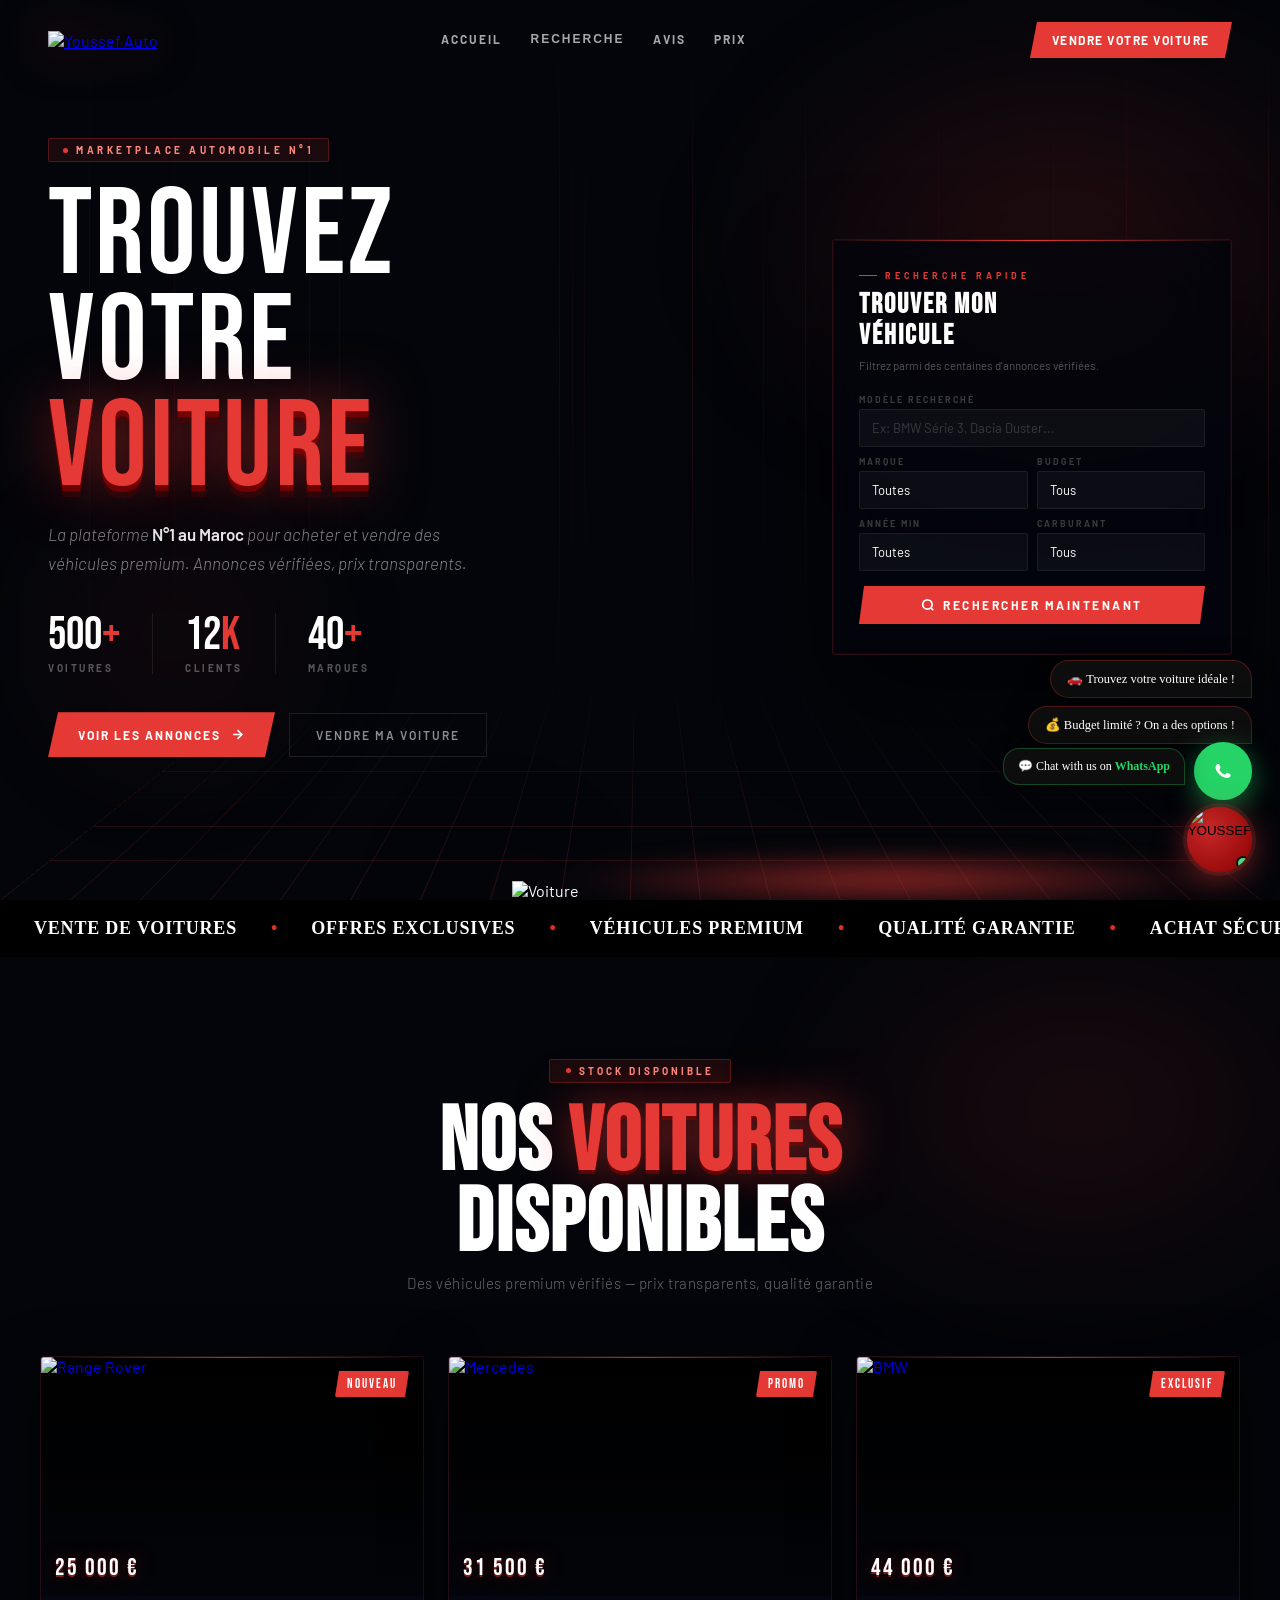
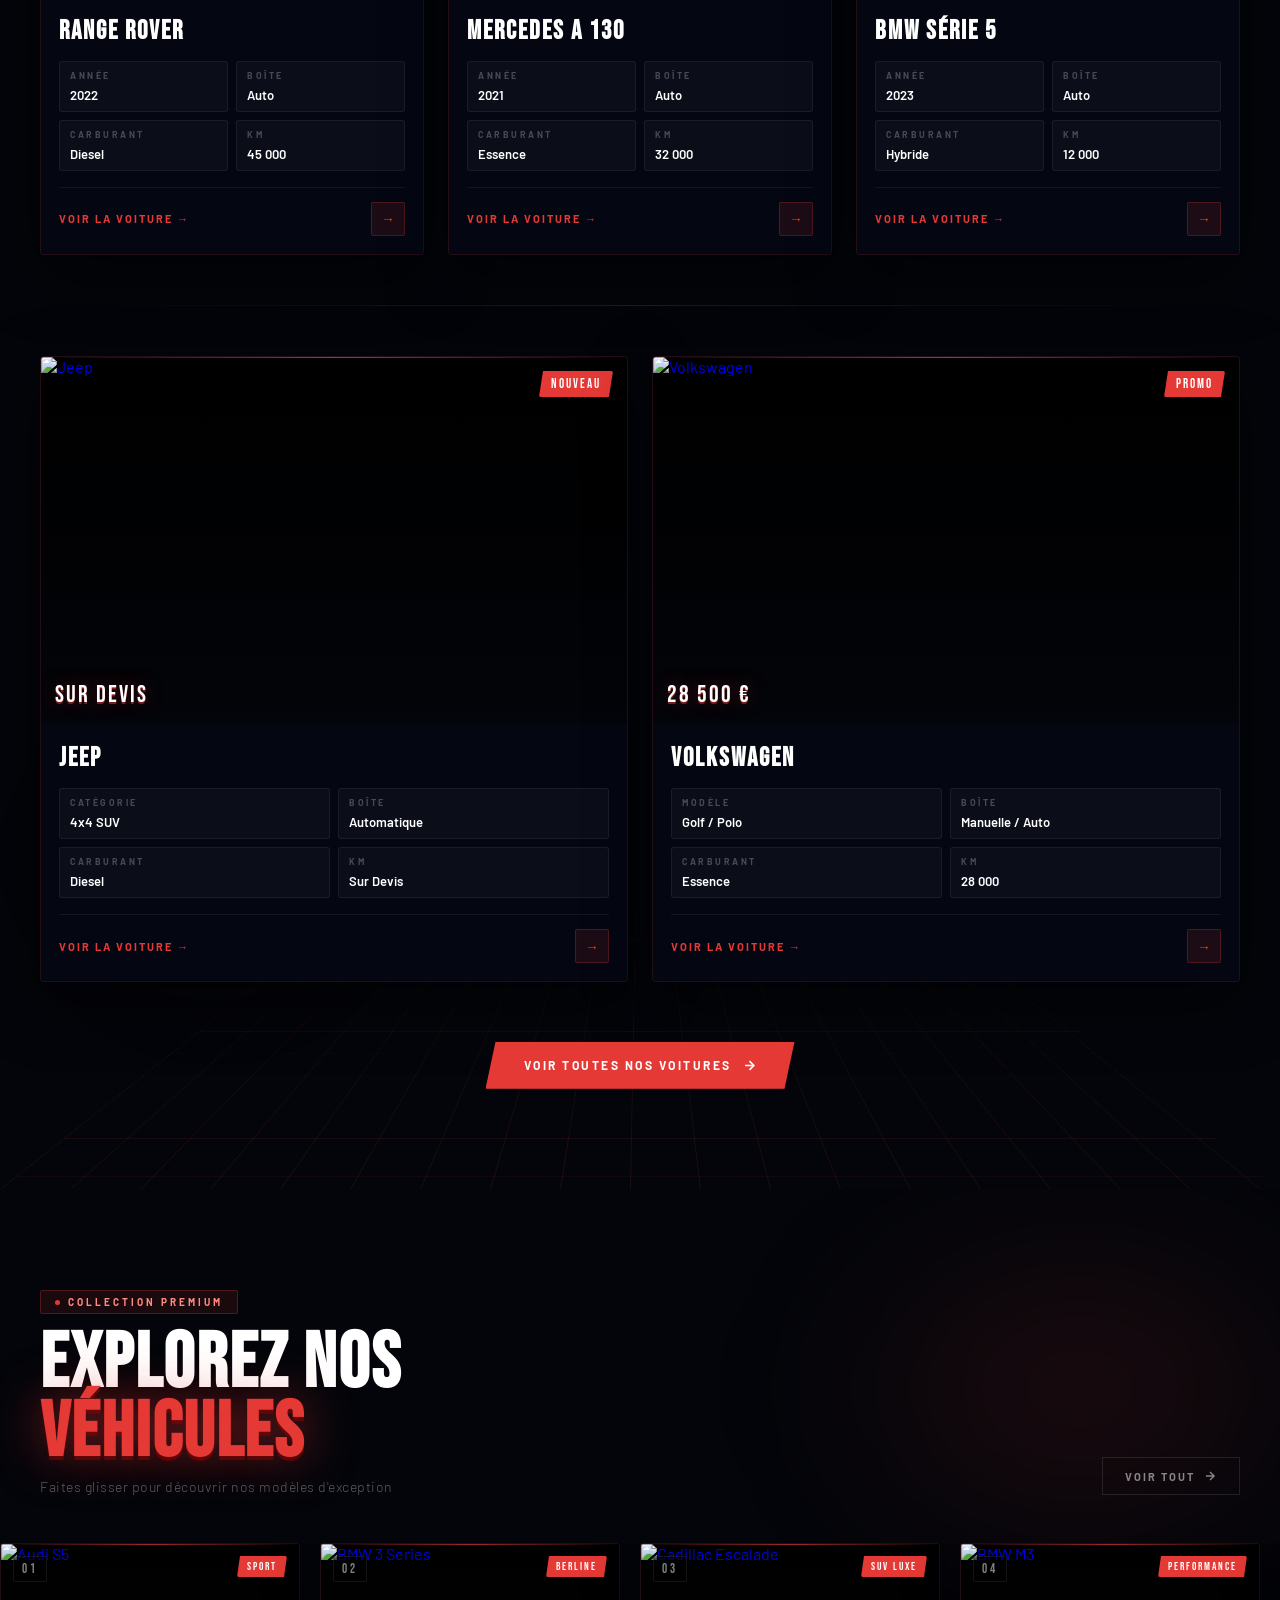
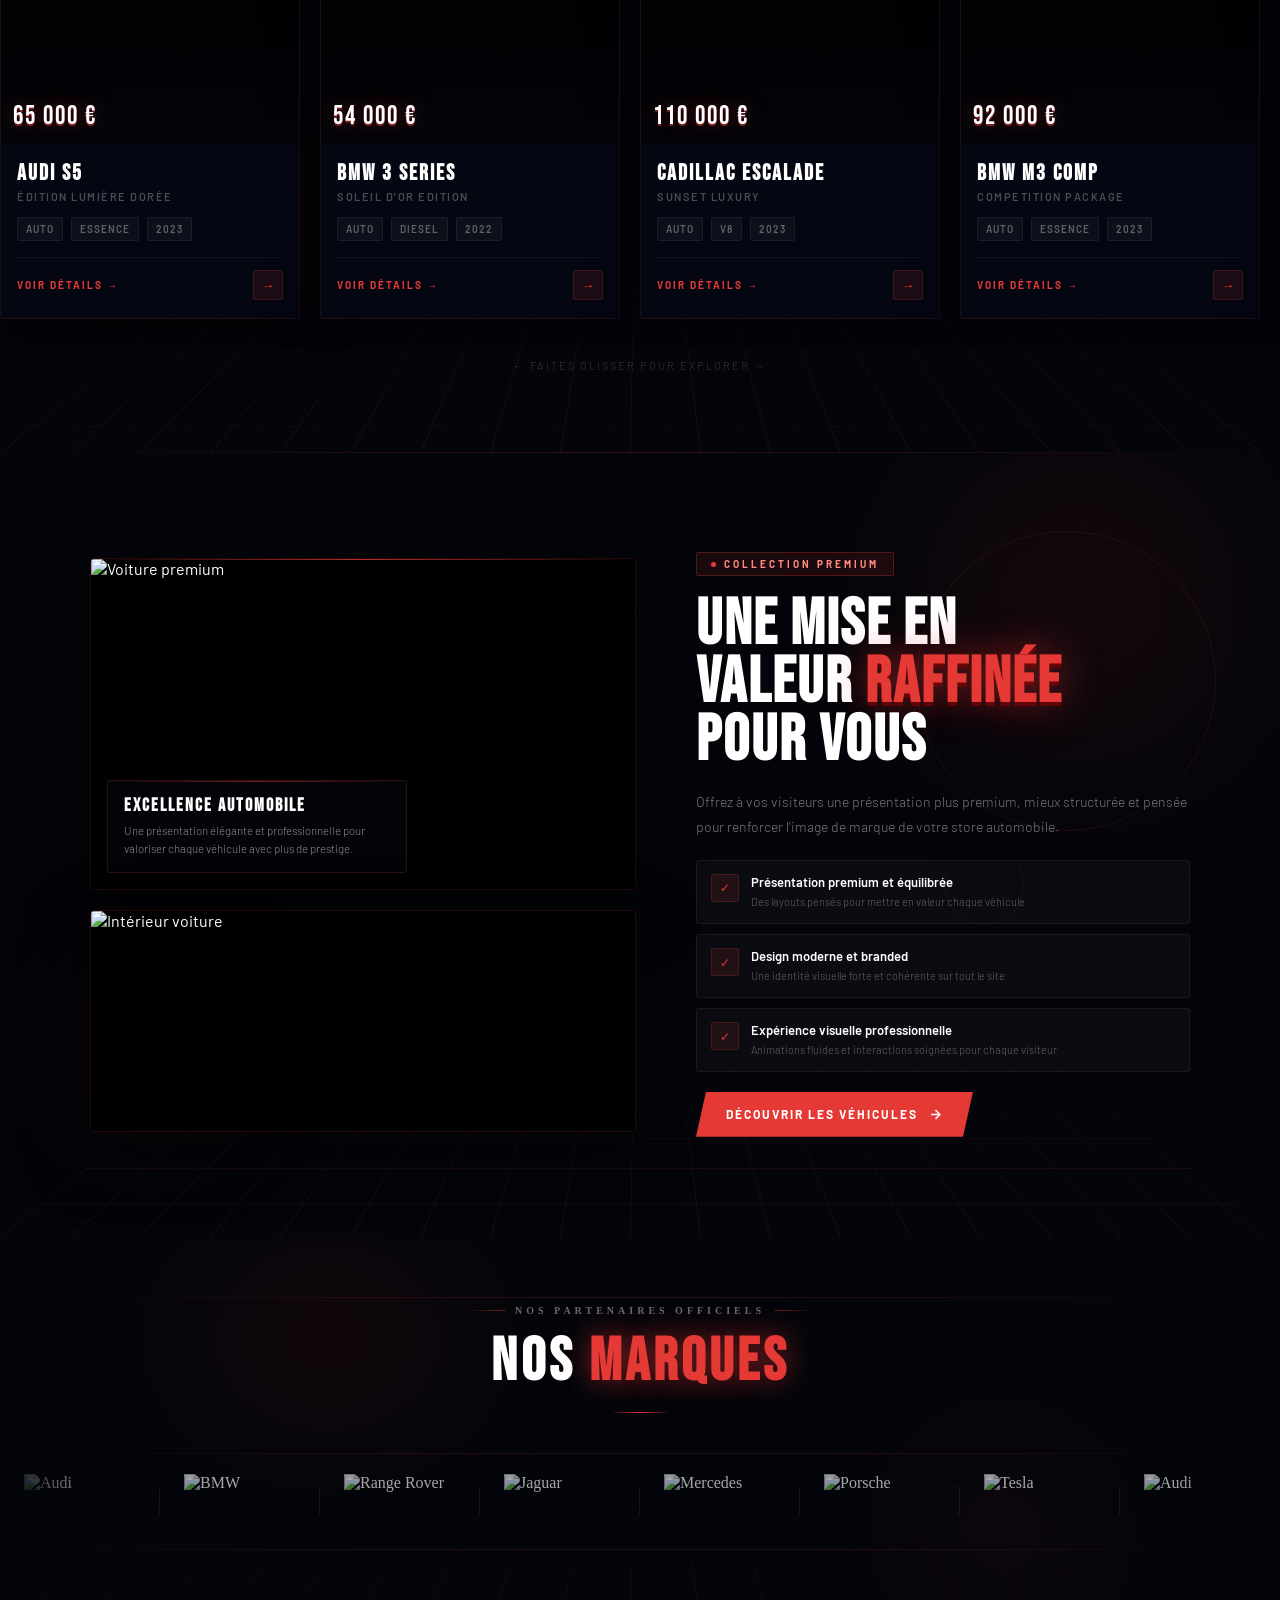
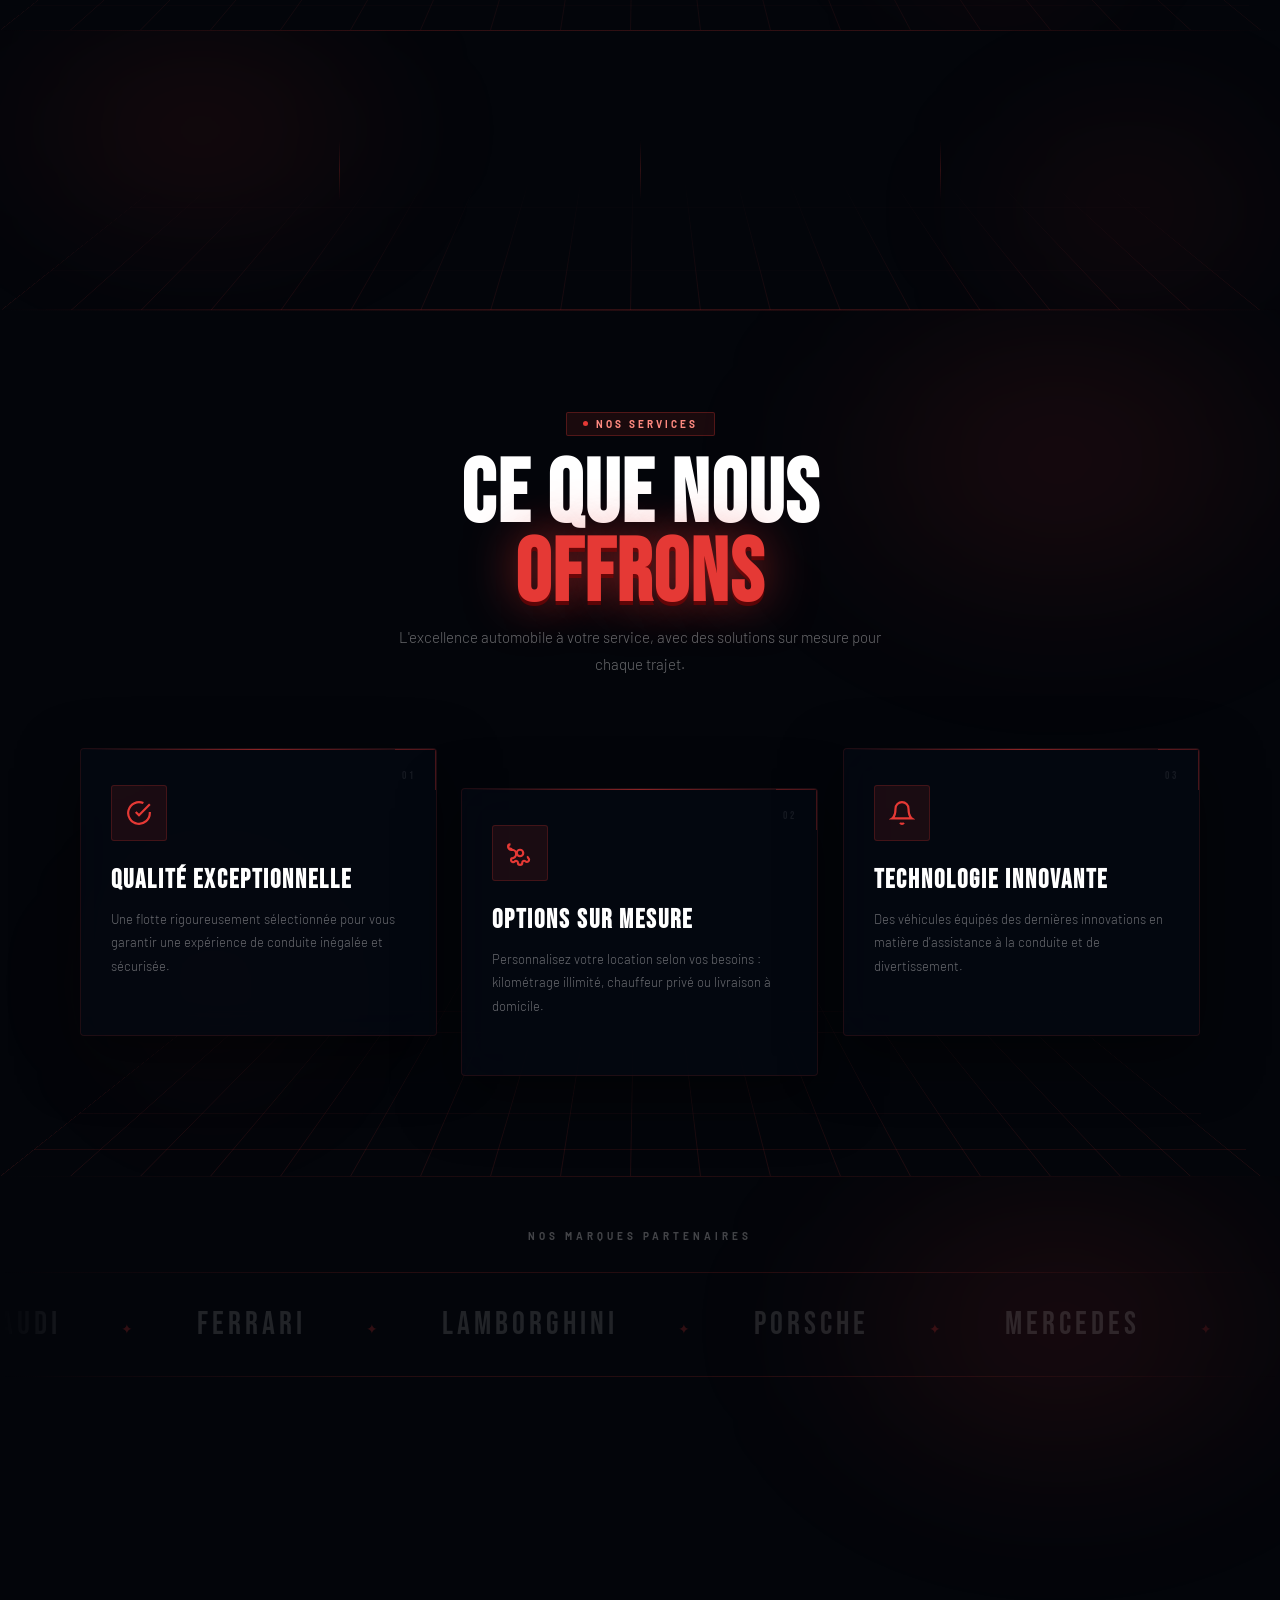
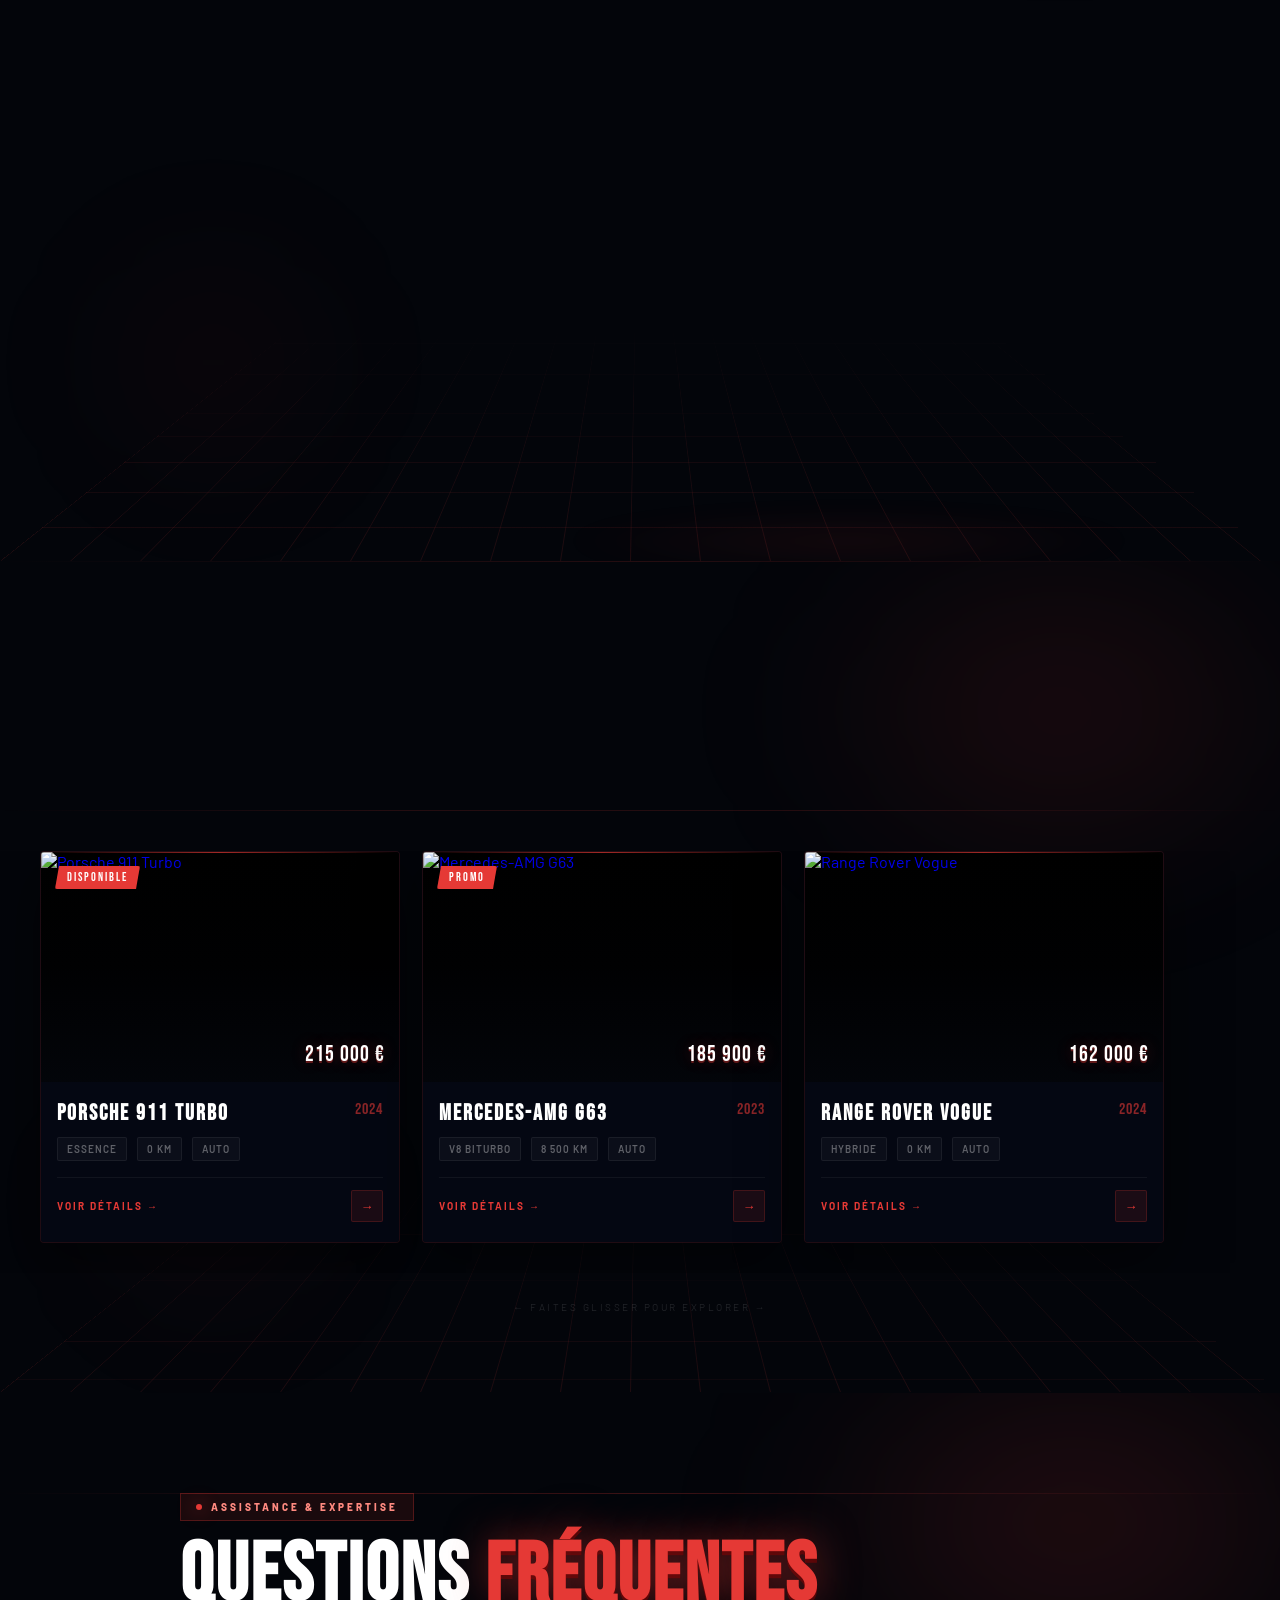
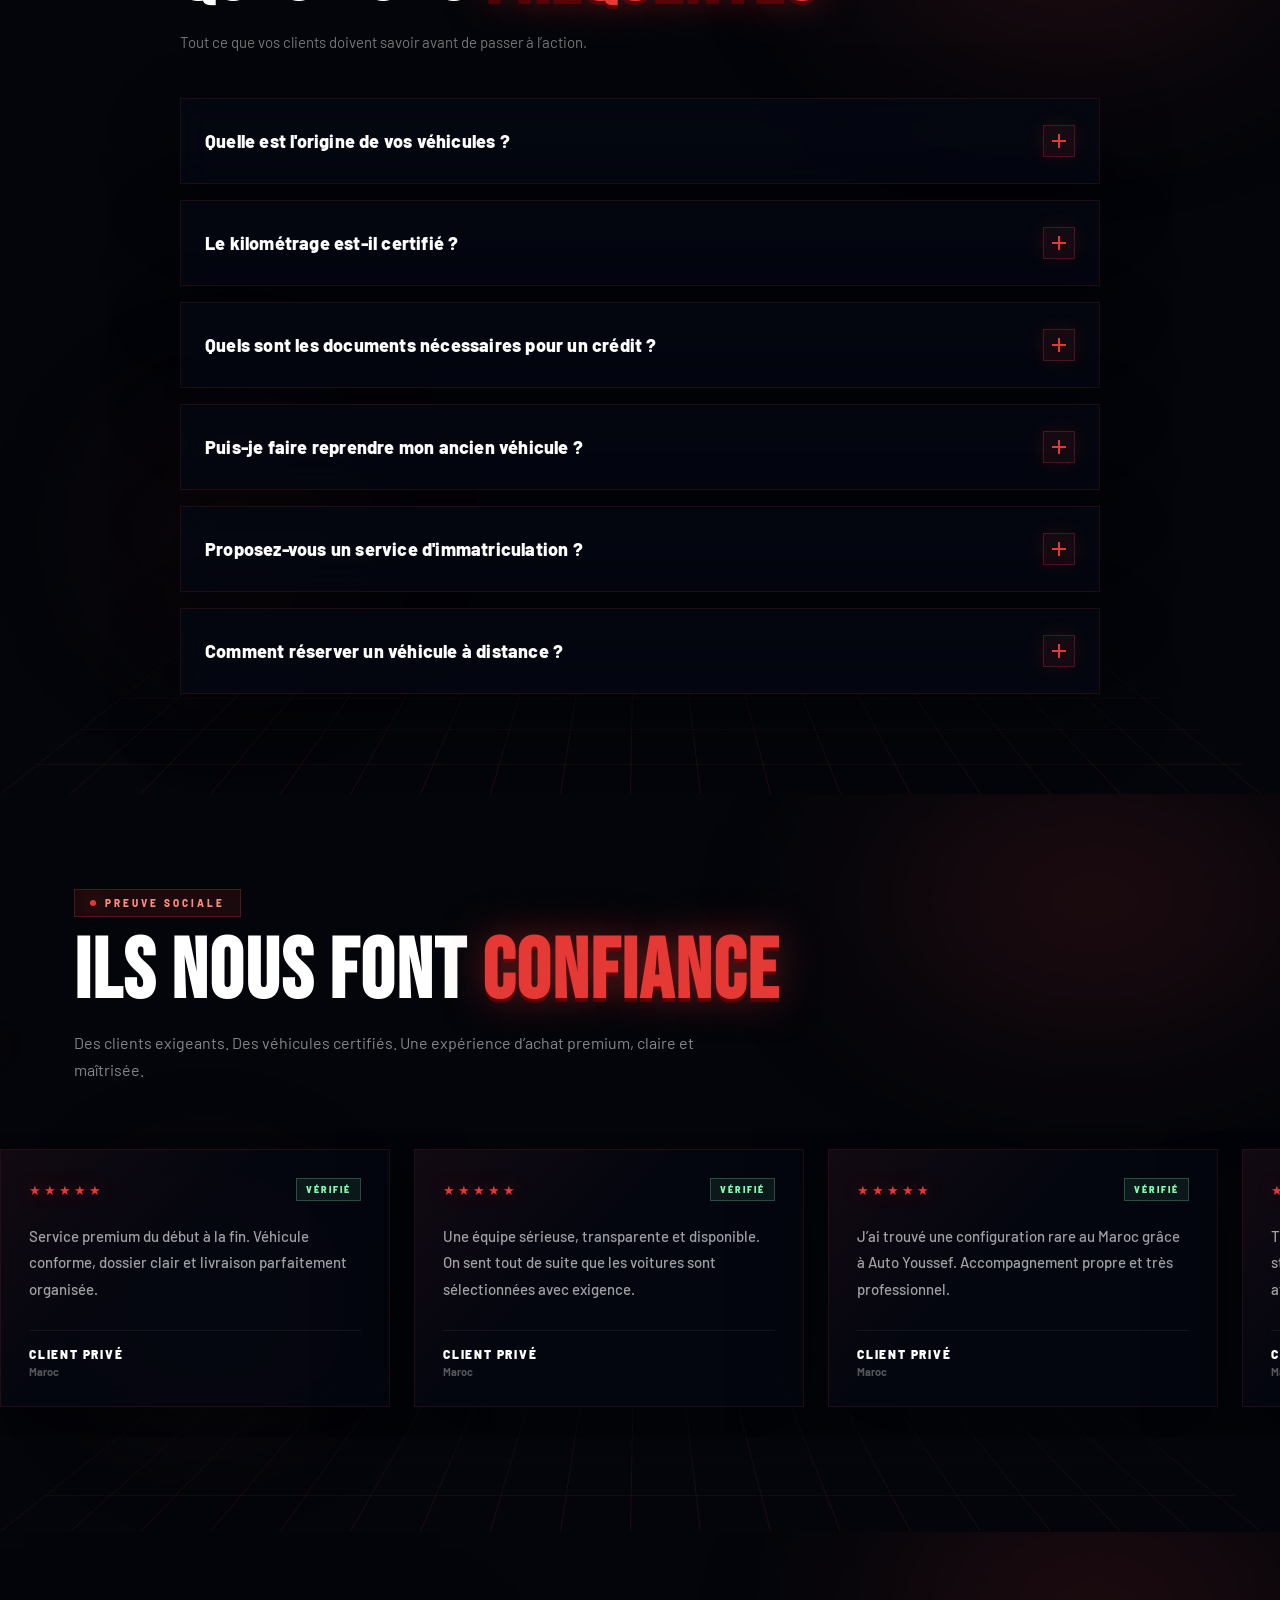
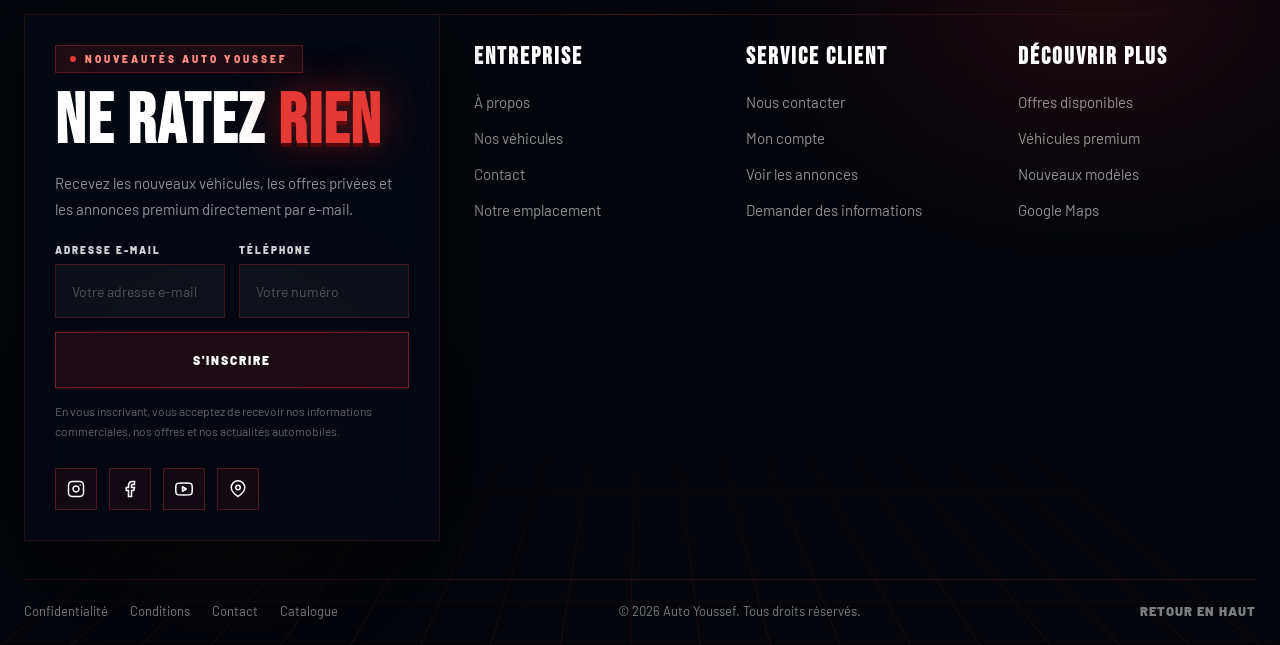
==== commit f20b4958: "Add WhatsApp chat button and notification styles" ====
--- a/index.html
+++ b/index.html
@@ -1,47 +1,83 @@
 <!DOCTYPE html>
 <html lang="fr">
 <head>
-<meta charset="UTF-8"/>
-<meta name="viewport" content="width=device-width, initial-scale=1.0"/>
-<title>Auto Youssef — Marketplace Automobile N°1 au Maroc</title>
-<meta name="description" content="Achetez et vendez vos véhicules premium au Maroc. Annonces vérifiées, prix transparents."/>
-<link href="https://fonts.googleapis.com/css2?family=Bebas+Neue&family=Barlow:ital,wght@0,300;0,400;0,600;0,700;0,900;1,300&display=swap" rel="stylesheet"/>
+  <meta charset="UTF-8" />
+  <meta name="viewport" content="width=device-width, initial-scale=1.0" />
+  <title>Auto Youssef</title>
+  <meta name="description" content="Marketplace automobile premium avec assistant IA." />
+  <style>
+    html,body{margin:0;padding:0;background:#03050a;color:#fff;overflow-x:hidden;scroll-behavior:smooth;}
+    a{cursor:pointer;}
+  </style>
+</head>
+<body id="top">
+<link href="https://fonts.googleapis.com/css2?family=Bebas+Neue&family=Barlow:ital,wght@0,300;0,400;0,600;0,700;0,900;1,300&display=swap" rel="stylesheet">
+
 <style>
 *{margin:0;padding:0;box-sizing:border-box}
-html{scroll-behavior:smooth}
-body{background:#03050a;color:#fff;font-family:'Barlow',sans-serif;overflow-x:hidden}
 :root{--red:#e53935;--dark:#03050a}
 
-/* ========== SECTION 1 — HERO ========== */
-.yab-wrap{width:100%;background:var(--dark)}
+.yab-wrap{
+  margin-left:calc(-50vw + 50%);
+  margin-right:calc(-50vw + 50%);
+  width:100vw;
+  background:var(--dark);
+}
+
 .yab{position:relative;width:100%;min-height:100vh;background:var(--dark);overflow:hidden;font-family:'Barlow',sans-serif}
+
 .yab-grid{position:absolute;bottom:0;left:0;right:0;height:70%;background-image:linear-gradient(rgba(229,57,53,0.18) 1px,transparent 1px),linear-gradient(90deg,rgba(229,57,53,0.18) 1px,transparent 1px);background-size:70px 70px;transform:perspective(650px) rotateX(52deg);transform-origin:bottom center;animation:gScroll 3s linear infinite;mask-image:linear-gradient(to top,black 0%,rgba(0,0,0,0.5) 55%,transparent 100%);-webkit-mask-image:linear-gradient(to top,black 0%,rgba(0,0,0,0.5) 55%,transparent 100%);z-index:1;pointer-events:none}
 @keyframes gScroll{0%{background-position:0 0}100%{background-position:0 70px}}
+
 .yab-lines{position:absolute;inset:0;z-index:1;overflow:hidden;pointer-events:none}
 .yab-line{position:absolute;top:0;bottom:0;width:1px;background:linear-gradient(to bottom,transparent,rgba(229,57,53,0.35) 40%,rgba(229,57,53,0.08) 70%,transparent);animation:lineAnim linear infinite;opacity:0}
 @keyframes lineAnim{0%{transform:translateY(-100%);opacity:0}15%{opacity:1}85%{opacity:0.4}100%{transform:translateY(100%);opacity:0}}
+
 .yab-orb1{position:absolute;width:700px;height:500px;background:radial-gradient(ellipse,rgba(229,57,53,0.16) 0%,transparent 70%);top:0;right:-10%;border-radius:50%;filter:blur(60px);animation:orb1 9s ease-in-out infinite;z-index:1;pointer-events:none}
 .yab-orb2{position:absolute;width:350px;height:350px;background:radial-gradient(ellipse,rgba(229,57,53,0.08) 0%,transparent 70%);bottom:10%;left:0;border-radius:50%;filter:blur(60px);animation:orb2 11s ease-in-out infinite;z-index:1;pointer-events:none}
 @keyframes orb1{0%,100%{transform:translate(0,0)}50%{transform:translate(-40px,30px)}}
 @keyframes orb2{0%,100%{transform:translate(0,0)}50%{transform:translate(30px,-25px)}}
-.yab-car{position:absolute;right:0;bottom:0;width:60%;max-width:860px;z-index:4;opacity:0;animation:carDriveIn 1.6s 0.3s cubic-bezier(0.16,1,0.3,1) forwards}
-.yab-car img{width:100%;display:block;filter:drop-shadow(-30px 0 80px rgba(229,57,53,0.55)) drop-shadow(0 0 40px rgba(229,57,53,0.25)) brightness(1.1) contrast(1.05) saturate(1.1);animation:carFloat 4s 2s ease-in-out infinite}
+
+/* CAR — animation float + drive-in */
+.yab-car{
+  position:absolute;
+  right:0;bottom:0;
+  width:60%;max-width:860px;
+  z-index:4;
+  opacity:0;
+  animation:carDriveIn 1.6s 0.3s cubic-bezier(0.16,1,0.3,1) forwards}
+.yab-car img{
+  width:100%;display:block;
+  filter:drop-shadow(-30px 0 80px rgba(229,57,53,0.55)) drop-shadow(0 0 40px rgba(229,57,53,0.25)) brightness(1.1) contrast(1.05) saturate(1.1);
+  animation:carFloat 4s 2s ease-in-out infinite}
 .yab-car-glow{position:absolute;bottom:-5px;left:5%;right:5%;height:50px;background:radial-gradient(ellipse,rgba(229,57,53,0.7) 0%,transparent 70%);filter:blur(12px);animation:cglow 3s ease-in-out infinite}
-@keyframes carDriveIn{0%{opacity:0;transform:translateX(180px) scale(0.92)}60%{opacity:1;transform:translateX(-15px) scale(1.01)}80%{transform:translateX(8px) scale(0.995)}100%{opacity:1;transform:translateX(0) scale(1)}}
-@keyframes carFloat{0%,100%{transform:translateY(0) rotate(0deg)}25%{transform:translateY(-8px) rotate(0.3deg)}75%{transform:translateY(-4px) rotate(-0.2deg)}}
+@keyframes carDriveIn{
+  0%{opacity:0;transform:translateX(180px) scale(0.92)}
+  60%{opacity:1;transform:translateX(-15px) scale(1.01)}
+  80%{transform:translateX(8px) scale(0.995)}
+  100%{opacity:1;transform:translateX(0) scale(1)}}
+@keyframes carFloat{
+  0%,100%{transform:translateY(0) rotate(0deg)}
+  25%{transform:translateY(-8px) rotate(0.3deg)}
+  75%{transform:translateY(-4px) rotate(-0.2deg)}}
 @keyframes cglow{0%,100%{opacity:0.5;transform:scaleX(0.85)}50%{opacity:1;transform:scaleX(1.15)}}
+
 .yab-pts{position:absolute;inset:0;z-index:2;overflow:hidden;pointer-events:none}
 .yab-pt{position:absolute;background:var(--red);border-radius:50%;animation:ptAnim linear infinite;opacity:0}
 @keyframes ptAnim{0%{transform:translateY(100vh);opacity:0}10%{opacity:0.9}90%{opacity:0.15}100%{transform:translateY(-60px) translateX(var(--dx));opacity:0}}
+
 .yab-hdr{position:relative;z-index:20;width:100%;max-width:1440px;margin:0 auto;padding:22px 48px;display:flex;align-items:center;justify-content:space-between;animation:hdrin 0.9s cubic-bezier(0.34,1.56,0.64,1) both}
 @keyframes hdrin{from{opacity:0;transform:translateY(-28px)}to{opacity:1;transform:translateY(0)}}
+
 .yab-nav{display:flex;align-items:center;gap:28px}
 .yab-nav a,.yab-nav button{color:rgba(255,255,255,0.65);text-decoration:none;background:none;border:none;cursor:pointer;font-size:12px;font-weight:700;letter-spacing:2px;text-transform:uppercase;transition:all 0.25s;position:relative;padding-bottom:2px}
 .yab-nav a::after,.yab-nav button::after{content:'';position:absolute;bottom:0;left:0;right:0;height:1px;background:var(--red);transform:scaleX(0);transition:transform 0.3s}
 .yab-nav a:hover,.yab-nav button:hover{color:#fff}
 .yab-nav a:hover::after,.yab-nav button:hover::after{transform:scaleX(1)}
+
 .yab-cta{background:var(--red);color:#fff;padding:11px 22px;font-size:12px;font-weight:700;letter-spacing:1.5px;text-transform:uppercase;text-decoration:none;box-shadow:0 0 28px rgba(229,57,53,0.45);transition:all 0.3s;clip-path:polygon(7px 0%,100% 0%,calc(100% - 7px) 100%,0% 100%)}
 .yab-cta:hover{background:#f44;box-shadow:0 0 50px rgba(229,57,53,0.8);transform:translateY(-2px)}
+
 .yab-sb{position:relative;z-index:15;background:rgba(0,0,0,0.88);border-bottom:1px solid rgba(229,57,53,0.18);padding:14px 48px;display:none;backdrop-filter:blur(24px)}
 .yab-sb.on{display:block}
 .yab-sb-in{max-width:1440px;margin:0 auto;display:grid;grid-template-columns:2fr 1fr 1fr auto;gap:10px;align-items:center}
@@ -51,39 +87,50 @@
 .yab-sb select option{background:#0a0c15;color:#fff}
 .yab-sb button{background:var(--red);color:#fff;border:none;padding:10px 22px;cursor:pointer;font-family:'Barlow',sans-serif;font-size:12px;font-weight:700;letter-spacing:1.5px;text-transform:uppercase;white-space:nowrap;transition:all 0.25s}
 .yab-sb button:hover{background:#f44;transform:translateY(-1px)}
+
 .yab-hero{position:relative;z-index:10;max-width:1440px;margin:0 auto;padding:44px 48px 90px;display:grid;grid-template-columns:1fr 400px;gap:56px;align-items:center;min-height:calc(100vh - 120px)}
+
 .yab-badge{display:inline-flex;align-items:center;gap:8px;background:rgba(229,57,53,0.1);border:1px solid rgba(229,57,53,0.28);padding:5px 14px;border-radius:2px;font-size:10px;font-weight:700;letter-spacing:3.5px;text-transform:uppercase;color:#ff8a80;margin-bottom:22px;opacity:0;animation:badgeIn 0.6s 0.5s cubic-bezier(0.34,1.56,0.64,1) forwards}
 @keyframes badgeIn{from{opacity:0;transform:translateX(-18px)}to{opacity:1;transform:translateX(0)}}
 .yab-dot{width:5px;height:5px;border-radius:50%;background:var(--red);animation:dotBlink 1.4s infinite}
 @keyframes dotBlink{0%,100%{opacity:1}50%{opacity:0.15}}
+
 .yab-title{margin-bottom:18px;perspective:900px;perspective-origin:50% 100%}
 .yab-tl{display:block;font-family:'Bebas Neue',sans-serif;font-size:clamp(72px,9.5vw,124px);line-height:0.87;letter-spacing:3px;opacity:0;transform:rotateX(-95deg) translateY(20px);transform-origin:bottom center;transform-style:preserve-3d;animation:t3d 0.8s cubic-bezier(0.34,1.3,0.64,1) forwards}
 .yab-tl:nth-child(1){color:#fff;animation-delay:0.55s}
 .yab-tl:nth-child(2){color:#fff;animation-delay:0.75s}
-.yab-tl:nth-child(3){color:var(--red);animation-delay:0.95s;animation:t3d 0.8s 0.95s cubic-bezier(0.34,1.3,0.64,1) forwards,redPulse 2.5s 1.8s ease-in-out infinite}
+.yab-tl:nth-child(3){color:var(--red);animation-delay:0.95s;text-shadow:0 6px 0 rgba(160,0,0,0.55),0 12px 0 rgba(100,0,0,0.3),0 0 60px rgba(229,57,53,0.6);animation:t3d 0.8s 0.95s cubic-bezier(0.34,1.3,0.64,1) forwards,redPulse 2.5s 1.8s ease-in-out infinite}
 @keyframes t3d{from{opacity:0;transform:rotateX(-95deg) translateY(20px)}to{opacity:1;transform:rotateX(0) translateY(0)}}
 @keyframes redPulse{0%,100%{text-shadow:0 6px 0 rgba(160,0,0,0.55),0 0 40px rgba(229,57,53,0.5)}50%{text-shadow:0 6px 0 rgba(180,0,0,0.7),0 0 90px rgba(229,57,53,0.9),0 0 130px rgba(229,57,53,0.3)}}
+
 .yab-sub{font-size:17px;font-weight:300;font-style:italic;color:rgba(255,255,255,0.5);line-height:1.75;max-width:450px;margin-bottom:34px;opacity:0;animation:fup 0.7s 1.25s both}
 .yab-sub strong{color:rgba(255,255,255,0.9);font-weight:600;font-style:normal}
+
 .yab-stats{display:flex;gap:32px;margin-bottom:38px;opacity:0;animation:fup 0.7s 1.4s both}
 .yab-snum{font-family:'Bebas Neue',sans-serif;font-size:46px;line-height:1;color:#fff}
 .yab-snum em{color:var(--red);font-style:normal}
 .yab-slbl{font-size:10px;font-weight:700;letter-spacing:2.5px;text-transform:uppercase;color:rgba(255,255,255,0.32);margin-top:3px}
 .yab-sdiv{width:1px;background:rgba(255,255,255,0.08);align-self:stretch}
+
 .yab-btns{display:flex;gap:14px;align-items:center;opacity:0;animation:fup 0.7s 1.55s both}
 .yab-btn1{display:inline-flex;align-items:center;gap:9px;background:var(--red);color:#fff;padding:15px 30px;font-size:12px;font-weight:700;letter-spacing:2px;text-transform:uppercase;text-decoration:none;border:none;cursor:pointer;box-shadow:0 0 35px rgba(229,57,53,0.45);transition:all 0.3s cubic-bezier(0.34,1.56,0.64,1);clip-path:polygon(10px 0%,100% 0%,calc(100% - 10px) 100%,0% 100%)}
 .yab-btn1:hover{transform:translateY(-5px) scale(1.04);box-shadow:0 0 70px rgba(229,57,53,0.85)}
+.yab-btn1 svg{transition:transform 0.3s}.yab-btn1:hover svg{transform:translateX(5px)}
 .yab-btn2{display:inline-flex;align-items:center;background:transparent;color:rgba(255,255,255,0.55);padding:14px 26px;font-size:12px;font-weight:600;letter-spacing:2px;text-transform:uppercase;text-decoration:none;border:1px solid rgba(255,255,255,0.1);cursor:pointer;transition:all 0.3s}
 .yab-btn2:hover{border-color:var(--red);color:#fff;background:rgba(229,57,53,0.07);transform:translateY(-2px)}
+
 @keyframes fup{from{opacity:0;transform:translateY(18px)}to{opacity:1;transform:translateY(0)}}
+
 .yab-card{background:rgba(3,5,12,0.78);border:1px solid rgba(229,57,53,0.18);border-radius:3px;padding:30px 26px;backdrop-filter:blur(32px);box-shadow:0 50px 100px rgba(0,0,0,0.65),inset 0 0 0 1px rgba(229,57,53,0.06);animation:cdin 1s 0.9s both;position:relative;overflow:hidden}
 .yab-card::before{content:'';position:absolute;top:0;left:0;right:0;height:1px;background:linear-gradient(90deg,transparent,var(--red) 50%,transparent);animation:cscan 3.5s ease-in-out infinite}
 @keyframes cscan{0%,100%{transform:translateX(-100%)}50%{transform:translateX(100%)}}
 @keyframes cdin{from{opacity:0;transform:translateX(55px) scale(0.97)}to{opacity:1;transform:translateX(0) scale(1)}}
+
 .yab-cey{font-size:9px;font-weight:700;letter-spacing:4px;text-transform:uppercase;color:var(--red);margin-bottom:9px;display:flex;align-items:center;gap:8px}
 .yab-cey::before{content:'';width:18px;height:1px;background:var(--red)}
 .yab-card h3{font-family:'Bebas Neue',sans-serif;font-size:28px;letter-spacing:2px;color:#fff;margin-bottom:4px;line-height:1.1}
 .yab-card>p{font-size:11.5px;color:rgba(255,255,255,0.32);margin-bottom:20px;line-height:1.6}
+
 .yab-form{display:flex;flex-direction:column;gap:9px}
 .yab-fw label{display:block;font-size:9px;font-weight:700;letter-spacing:2px;text-transform:uppercase;color:rgba(255,255,255,0.22);margin-bottom:4px}
 .yab-fw input,.yab-fw select{width:100%;background:rgba(255,255,255,0.04);border:1px solid rgba(255,255,255,0.07);border-radius:2px;padding:10px 12px;font-family:'Barlow',sans-serif;font-size:13px;color:#fff;outline:none;transition:all 0.25s;appearance:none}
@@ -91,413 +138,29 @@
 .yab-fw input:focus,.yab-fw select:focus{border-color:rgba(229,57,53,0.6);background:rgba(229,57,53,0.04);box-shadow:0 0 0 3px rgba(229,57,53,0.08)}
 .yab-fw select option{background:#080b14;color:#fff}
 .yab-2c{display:grid;grid-template-columns:1fr 1fr;gap:9px}
+
 .yab-sub-btn{background:var(--red);color:#fff;border:none;padding:12px;width:100%;font-family:'Barlow',sans-serif;font-size:12px;font-weight:700;letter-spacing:2.5px;text-transform:uppercase;cursor:pointer;transition:all 0.3s cubic-bezier(0.34,1.56,0.64,1);box-shadow:0 8px 28px rgba(229,57,53,0.35);display:flex;align-items:center;justify-content:center;gap:8px;margin-top:6px;clip-path:polygon(5px 0%,100% 0%,calc(100% - 5px) 100%,0% 100%)}
 .yab-sub-btn:hover{transform:translateY(-3px);box-shadow:0 14px 48px rgba(229,57,53,0.65)}
 
-/* ========== SECTION 2 — BRAND BAR ========== */
-.ya-brand-bar,.ya-brand-bar *{box-sizing:border-box}
-.ya-brand-bar{width:100%;overflow:hidden;background:#000000;padding:18px 0}
-.ya-brand-bar-track{display:flex;width:max-content;animation:yaBrandScroll 38s linear infinite;will-change:transform}
-.ya-brand-bar-row{display:flex;align-items:center;white-space:nowrap}
-.ya-brand-name{color:#ffffff;font-size:18px;font-weight:700;text-transform:uppercase;letter-spacing:.8px;padding:0 34px;flex-shrink:0}
-.ya-brand-sep{color:#d93025;font-size:18px;font-weight:700;flex-shrink:0}
-.ya-brand-bar:hover .ya-brand-bar-track{animation-play-state:paused}
-@keyframes yaBrandScroll{from{transform:translateX(0)}to{transform:translateX(-50%)}}
-
-/* ========== SECTION 3 — CARS GRID ========== */
-.yacs,.yacs *{box-sizing:border-box;margin:0;padding:0}
-.yacs-outer{width:100%;background:#03050a}
-.yacs{position:relative;width:100%;background:#03050a;padding:100px 40px;overflow:hidden;font-family:'Barlow',sans-serif}
-.yacs-grid-bg{position:absolute;bottom:0;left:0;right:0;height:70%;background-image:linear-gradient(rgba(229,57,53,0.12) 1px,transparent 1px),linear-gradient(90deg,rgba(229,57,53,0.12) 1px,transparent 1px);background-size:70px 70px;transform:perspective(650px) rotateX(52deg);transform-origin:bottom center;animation:yacsGrid 3s linear infinite;mask-image:linear-gradient(to top,black 0%,rgba(0,0,0,0.4) 55%,transparent 100%);-webkit-mask-image:linear-gradient(to top,black 0%,rgba(0,0,0,0.4) 55%,transparent 100%);pointer-events:none;z-index:0}
-@keyframes yacsGrid{0%{background-position:0 0}100%{background-position:0 70px}}
-.yacs-orb1{position:absolute;width:600px;height:400px;background:radial-gradient(ellipse,rgba(229,57,53,0.13) 0%,transparent 70%);top:-50px;right:-100px;border-radius:50%;filter:blur(70px);animation:yacsOrb1 9s ease-in-out infinite;z-index:0;pointer-events:none}
-.yacs-orb2{position:absolute;width:300px;height:300px;background:radial-gradient(ellipse,rgba(229,57,53,0.07) 0%,transparent 70%);bottom:10%;left:5%;border-radius:50%;filter:blur(70px);animation:yacsOrb2 11s ease-in-out infinite;z-index:0;pointer-events:none}
-@keyframes yacsOrb1{0%,100%{transform:translate(0,0)}50%{transform:translate(-30px,25px)}}
-@keyframes yacsOrb2{0%,100%{transform:translate(0,0)}50%{transform:translate(25px,-20px)}}
-.yacs-wrap{position:relative;z-index:2;max-width:1280px;margin:0 auto}
-.yacs-head{text-align:center;margin-bottom:64px}
-.yacs-tag{display:inline-flex;align-items:center;gap:8px;background:rgba(229,57,53,0.1);border:1px solid rgba(229,57,53,0.28);padding:5px 16px;border-radius:2px;font-size:10px;font-weight:700;letter-spacing:3px;text-transform:uppercase;color:#ff8a80;margin-bottom:20px;opacity:0;animation:yacsFadeUp 0.7s 0.2s both}
-.yacs-dot{width:5px;height:5px;border-radius:50%;background:#e53935;animation:yacsBlink 1.5s infinite}
-@keyframes yacsBlink{0%,100%{opacity:1}50%{opacity:0.1}}
-.yacs-title{font-family:'Bebas Neue',sans-serif;font-size:clamp(48px,7vw,90px);line-height:0.9;letter-spacing:2px;color:#fff;margin-bottom:10px;opacity:0;transform:rotateX(-90deg) translateY(20px);transform-origin:bottom center;animation:yacsT3d 0.9s 0.4s cubic-bezier(0.34,1.3,0.64,1) forwards}
-.yacs-title span{color:#e53935;text-shadow:0 4px 0 rgba(150,0,0,0.5),0 0 50px rgba(229,57,53,0.6);animation:yacsRedGlow 2.5s 1.4s ease-in-out infinite}
-@keyframes yacsT3d{from{opacity:0;transform:rotateX(-90deg) translateY(20px)}to{opacity:1;transform:rotateX(0) translateY(0)}}
-@keyframes yacsRedGlow{0%,100%{text-shadow:0 4px 0 rgba(150,0,0,0.5),0 0 40px rgba(229,57,53,0.5)}50%{text-shadow:0 4px 0 rgba(180,0,0,0.7),0 0 80px rgba(229,57,53,0.9)}}
-.yacs-sub{font-size:15px;font-weight:300;color:rgba(255,255,255,0.4);letter-spacing:0.5px;opacity:0;animation:yacsFadeUp 0.7s 0.7s both}
-.yacs-grid3{display:grid;grid-template-columns:repeat(3,minmax(0,1fr));gap:24px;margin-bottom:24px}
-.yacs-grid2{display:grid;grid-template-columns:repeat(2,minmax(0,1fr));gap:24px;margin-bottom:24px}
-.yacs-card{position:relative;background:rgba(5,8,18,0.85);border:1px solid rgba(229,57,53,0.15);border-radius:4px;overflow:hidden;text-decoration:none;display:block;opacity:0;transform:translateY(60px) rotateX(-15deg) scale(0.94);transform-origin:bottom center;transition:transform 0.5s cubic-bezier(0.34,1.4,0.64,1),box-shadow 0.4s,border-color 0.3s;animation:yacsCardPop 1s cubic-bezier(0.34,1.3,0.64,1) both;backdrop-filter:blur(20px);box-shadow:0 20px 60px rgba(0,0,0,0.6)}
-.yacs-grid3 .yacs-card:nth-child(1){animation-delay:0.5s}
-.yacs-grid3 .yacs-card:nth-child(2){animation-delay:0.7s}
-.yacs-grid3 .yacs-card:nth-child(3){animation-delay:0.9s}
-.yacs-grid2 .yacs-card:nth-child(1){animation-delay:1.0s}
-.yacs-grid2 .yacs-card:nth-child(2){animation-delay:1.2s}
-@keyframes yacsCardPop{0%{opacity:0;transform:translateY(80px) rotateX(-20deg) scale(0.9)}60%{transform:translateY(-8px) rotateX(2deg) scale(1.01)}80%{transform:translateY(4px) rotateX(-1deg) scale(0.995)}100%{opacity:1;transform:translateY(0) rotateX(0) scale(1)}}
-.yacs-card::before{content:'';position:absolute;top:0;left:0;right:0;height:1px;background:linear-gradient(90deg,transparent,rgba(229,57,53,0.8),transparent);animation:yacsScan 4s ease-in-out infinite;z-index:10}
-@keyframes yacsScan{0%,100%{transform:translateX(-100%)}50%{transform:translateX(100%)}}
-.yacs-card:hover{transform:translateY(-14px) scale(1.025)!important;border-color:rgba(229,57,53,0.5);box-shadow:0 40px 90px rgba(0,0,0,0.7),0 0 50px rgba(229,57,53,0.18)}
-.yacs-media{position:relative;aspect-ratio:16/10;background:#000;overflow:hidden}
-.yacs-media::after{content:'';position:absolute;inset:0;background:linear-gradient(to top,rgba(3,5,10,0.95) 0%,rgba(3,5,10,0.3) 50%,transparent 100%);z-index:3;pointer-events:none}
-.ya-slide{position:absolute;inset:0;width:100%;height:100%;object-fit:cover;opacity:0;visibility:hidden;transition:opacity 1.2s ease-in-out;z-index:1}
-.ya-slide.active{opacity:1;visibility:visible;z-index:2}
-.yacs-card:hover .ya-slide.active{transform:scale(1.06);transition:opacity 1.2s ease-in-out,transform 0.6s ease}
-.yacs-badge{position:absolute;top:14px;right:14px;background:#e53935;color:#fff;font-family:'Bebas Neue',sans-serif;font-size:13px;letter-spacing:2px;padding:5px 12px;border-radius:2px;z-index:10;clip-path:polygon(4px 0%,100% 0%,calc(100% - 4px) 100%,0% 100%);box-shadow:0 0 20px rgba(229,57,53,0.6)}
-.yacs-price{position:absolute;left:14px;bottom:14px;font-family:'Bebas Neue',sans-serif;font-size:24px;letter-spacing:2px;color:#fff;z-index:10;text-shadow:0 2px 0 rgba(229,57,53,0.5),0 0 20px rgba(229,57,53,0.4)}
-.yacs-body{padding:20px 18px 18px;position:relative;z-index:5;background:rgba(5,8,18,0.95)}
-.yacs-name{font-family:'Bebas Neue',sans-serif;font-size:26px;letter-spacing:2px;color:#fff;margin-bottom:14px;transition:color 0.3s}
-.yacs-card:hover .yacs-name{color:#ff8a80}
-.yacs-meta{display:grid;grid-template-columns:1fr 1fr;gap:8px;margin-bottom:16px;list-style:none;padding:0}
-.yacs-meta li{background:rgba(255,255,255,0.03);border:1px solid rgba(255,255,255,0.06);border-radius:3px;padding:8px 10px;transition:border-color 0.3s}
-.yacs-card:hover .yacs-meta li{border-color:rgba(229,57,53,0.15)}
-.yacs-meta strong{display:block;font-size:9px;font-weight:700;letter-spacing:2.5px;text-transform:uppercase;color:rgba(255,255,255,0.25);margin-bottom:3px}
-.yacs-meta span{font-size:13px;font-weight:600;color:#fff}
-.yacs-footer{display:flex;align-items:center;justify-content:space-between;border-top:1px solid rgba(255,255,255,0.06);padding-top:14px}
-.yacs-link{font-size:11px;font-weight:700;letter-spacing:2px;text-transform:uppercase;color:#e53935;display:flex;align-items:center;gap:6px;transition:gap 0.3s,letter-spacing 0.3s}
-.yacs-card:hover .yacs-link{gap:12px;letter-spacing:3px}
-.yacs-arrow{width:34px;height:34px;border-radius:2px;background:rgba(229,57,53,0.1);border:1px solid rgba(229,57,53,0.25);display:flex;align-items:center;justify-content:center;color:#e53935;font-size:14px;transition:all 0.3s cubic-bezier(0.34,1.56,0.64,1)}
-.yacs-card:hover .yacs-arrow{background:#e53935;color:#fff;transform:scale(1.2);box-shadow:0 0 24px rgba(229,57,53,0.6)}
-.yacs-sep{height:1px;background:linear-gradient(90deg,transparent,rgba(229,57,53,0.25),transparent);margin:50px 0}
-.yacs-cta-wrap{text-align:center;margin-top:60px;opacity:0;animation:yacsFadeUp 0.7s 1.6s both}
-.yacs-cta{display:inline-flex;align-items:center;gap:10px;background:#e53935;color:#fff;padding:16px 38px;font-size:12px;font-weight:700;letter-spacing:2.5px;text-transform:uppercase;text-decoration:none;box-shadow:0 0 40px rgba(229,57,53,0.4);transition:all 0.3s cubic-bezier(0.34,1.56,0.64,1);clip-path:polygon(10px 0%,100% 0%,calc(100% - 10px) 100%,0% 100%)}
-.yacs-cta:hover{transform:translateY(-4px) scale(1.04);box-shadow:0 0 70px rgba(229,57,53,0.8)}
-@keyframes yacsFadeUp{from{opacity:0;transform:translateY(20px)}to{opacity:1;transform:translateY(0)}}
-
-/* ========== STATS ========== */
-.yast,.yast *{box-sizing:border-box;margin:0;padding:0}
-.yast-outer{width:100%;background:#03050a;position:relative;overflow:hidden}
-.yast-grid-bg{position:absolute;bottom:0;left:0;right:0;height:100%;background-image:linear-gradient(rgba(229,57,53,0.1) 1px,transparent 1px),linear-gradient(90deg,rgba(229,57,53,0.1) 1px,transparent 1px);background-size:70px 70px;transform:perspective(650px) rotateX(52deg);transform-origin:bottom center;animation:yastGrid 3s linear infinite;mask-image:linear-gradient(to top,black 0%,rgba(0,0,0,0.3) 60%,transparent 100%);-webkit-mask-image:linear-gradient(to top,black 0%,rgba(0,0,0,0.3) 60%,transparent 100%);pointer-events:none;z-index:0}
-@keyframes yastGrid{0%{background-position:0 0}100%{background-position:0 70px}}
-.yast-line{position:relative;z-index:2;height:1px;background:linear-gradient(90deg,transparent,rgba(229,57,53,0.2) 30%,rgba(229,57,53,0.2) 70%,transparent)}
-.yast{position:relative;z-index:2;padding:60px 40px;max-width:1280px;margin:0 auto;display:flex;align-items:center;justify-content:space-between;gap:0}
-.yast-item{flex:1;display:flex;flex-direction:column;align-items:center;justify-content:center;text-align:center;padding:20px;position:relative;opacity:0;transform:translateY(40px) scale(0.9);transition:opacity 0.8s,transform 0.8s cubic-bezier(0.34,1.3,0.64,1)}
-.yast-item.vis{opacity:1;transform:translateY(0) scale(1)}
-.yast-item:nth-child(1){transition-delay:0.1s}
-.yast-item:nth-child(3){transition-delay:0.25s}
-.yast-item:nth-child(5){transition-delay:0.4s}
-.yast-item:nth-child(7){transition-delay:0.55s}
-.yast-num-wrap{display:flex;align-items:baseline;gap:3px;justify-content:center;margin-bottom:12px}
-.yast-digit{font-family:'Bebas Neue',sans-serif;font-size:clamp(52px,6vw,80px);line-height:1;color:#fff;letter-spacing:-1px}
-.yast-sign{font-family:'Bebas Neue',sans-serif;font-size:clamp(28px,4vw,44px);color:#e53935;animation:yastGlow 2s ease-in-out infinite}
-@keyframes yastGlow{0%,100%{text-shadow:0 0 20px rgba(229,57,53,0.5)}50%{text-shadow:0 0 40px rgba(229,57,53,1),0 0 60px rgba(229,57,53,0.4)}}
-.yast-label{font-family:'Barlow',sans-serif;font-size:10px;font-weight:700;letter-spacing:3px;text-transform:uppercase;color:rgba(255,255,255,0.35);line-height:1.5}
-.yast-label span{color:#e53935;display:block}
-.yast-div{width:1px;height:60px;background:linear-gradient(to bottom,transparent,rgba(229,57,53,0.2),transparent);flex-shrink:0}
-
-/* ========== LOGOS ========== */
-.yals,.yals *{box-sizing:border-box;margin:0;padding:0}
-.yals-outer{width:100%;background:#03050a;position:relative;overflow:hidden;padding:60px 0}
-.yals-grid-bg{position:absolute;bottom:0;left:0;right:0;height:100%;background-image:linear-gradient(rgba(229,57,53,0.08) 1px,transparent 1px),linear-gradient(90deg,rgba(229,57,53,0.08) 1px,transparent 1px);background-size:70px 70px;transform:perspective(650px) rotateX(52deg);transform-origin:bottom center;animation:yalsGrid 3s linear infinite;mask-image:linear-gradient(to top,black 0%,rgba(0,0,0,0.3) 60%,transparent 100%);-webkit-mask-image:linear-gradient(to top,black 0%,rgba(0,0,0,0.3) 60%,transparent 100%);pointer-events:none;z-index:0}
-@keyframes yalsGrid{0%{background-position:0 0}100%{background-position:0 70px}}
-.yals-orb{position:absolute;border-radius:50%;filter:blur(60px);pointer-events:none;z-index:0}
-.yals-orb1{width:400px;height:300px;background:radial-gradient(ellipse,rgba(229,57,53,0.1) 0%,transparent 70%);top:-50px;left:10%;animation:yalsOrb1 9s ease-in-out infinite}
-.yals-orb2{width:300px;height:300px;background:radial-gradient(ellipse,rgba(229,57,53,0.07) 0%,transparent 70%);bottom:-50px;right:10%;animation:yalsOrb2 11s ease-in-out infinite}
-@keyframes yalsOrb1{0%,100%{transform:translate(0,0)}50%{transform:translate(30px,15px)}}
-@keyframes yalsOrb2{0%,100%{transform:translate(0,0)}50%{transform:translate(-25px,-15px)}}
-.yals-scan{position:absolute;left:0;right:0;height:1px;background:linear-gradient(90deg,transparent,rgba(229,57,53,0.2),transparent);pointer-events:none;z-index:1;animation:yalsScanMove 8s ease-in-out infinite}
-@keyframes yalsScanMove{0%{top:0%;opacity:0}15%{opacity:1}85%{opacity:0.3}100%{top:100%;opacity:0}}
-.yals-head{position:relative;z-index:2;text-align:center;margin-bottom:40px}
-.yals-tag-logos{display:inline-flex;align-items:center;gap:10px;font-size:10px;font-weight:700;letter-spacing:4px;text-transform:uppercase;color:rgba(255,255,255,0.4);opacity:0;animation:yalsFadeUp 0.7s 0.2s both}
-.yals-tag-logos::before,.yals-tag-logos::after{content:'';width:40px;height:1px;background:linear-gradient(90deg,transparent,rgba(229,57,53,0.5))}
-.yals-tag-logos::after{background:linear-gradient(90deg,rgba(229,57,53,0.5),transparent)}
-.yals-title-logos{font-family:'Bebas Neue',sans-serif;font-size:clamp(32px,5vw,60px);letter-spacing:4px;color:#fff;margin-top:10px;opacity:0;transform:rotateX(-90deg) translateY(15px);transform-origin:bottom center;animation:yalsT3d 0.8s 0.4s cubic-bezier(0.34,1.3,0.64,1) forwards}
-.yals-title-logos span{color:#e53935}
-@keyframes yalsT3d{from{opacity:0;transform:rotateX(-90deg) translateY(15px)}to{opacity:1;transform:rotateX(0) translateY(0)}}
-@keyframes yalsFadeUp{from{opacity:0;transform:translateY(12px)}to{opacity:1;transform:translateY(0)}}
-.yals-sep{width:60px;height:1px;background:linear-gradient(90deg,transparent,#e53935,transparent);margin:14px auto 0;opacity:0;animation:yalsFadeUp 0.7s 0.7s both}
-.yals-marquee-wrap{position:relative;z-index:2;mask-image:linear-gradient(to right,transparent,black 8%,black 92%,transparent);-webkit-mask-image:linear-gradient(to right,transparent,black 8%,black 92%,transparent)}
-.yals-track{display:flex;align-items:center;gap:0;animation:yalsScroll 25s linear infinite;width:max-content}
-.yals-track:hover{animation-play-state:paused}
-@keyframes yalsScroll{0%{transform:translateX(0)}100%{transform:translateX(-50%)}}
-.yals-logo{flex-shrink:0;width:160px;display:flex;align-items:center;justify-content:center;padding:0 24px;position:relative}
-.yals-logo::after{content:'';position:absolute;right:0;top:50%;transform:translateY(-50%);width:1px;height:30px;background:rgba(255,255,255,0.06)}
-.yals-logo img{width:100%;height:55px;object-fit:contain;filter:opacity(0.65);transition:filter 0.4s ease,transform 0.4s cubic-bezier(0.34,1.56,0.64,1)}
-.yals-logo:hover img{filter:opacity(1) drop-shadow(0 0 14px rgba(229,57,53,0.7));transform:scale(1.2)}
-.yals-line{position:relative;z-index:2;height:1px;background:linear-gradient(90deg,transparent,rgba(229,57,53,0.15) 30%,rgba(229,57,53,0.15) 70%,transparent);margin:20px 0}
-
-/* ========== SERVICES ========== */
-.yaof,.yaof *{box-sizing:border-box;margin:0;padding:0}
-.yaof-outer{width:100%;background:#03050a;position:relative;overflow:hidden}
-.yaof-grid-bg{position:absolute;bottom:0;left:0;right:0;height:70%;background-image:linear-gradient(rgba(229,57,53,0.12) 1px,transparent 1px),linear-gradient(90deg,rgba(229,57,53,0.12) 1px,transparent 1px);background-size:70px 70px;transform:perspective(650px) rotateX(52deg);transform-origin:bottom center;animation:yaofGrid 3s linear infinite;mask-image:linear-gradient(to top,black 0%,rgba(0,0,0,0.4) 55%,transparent 100%);-webkit-mask-image:linear-gradient(to top,black 0%,rgba(0,0,0,0.4) 55%,transparent 100%);pointer-events:none;z-index:0}
-@keyframes yaofGrid{0%{background-position:0 0}100%{background-position:0 70px}}
-.yaof-car-bg{position:absolute;right:-5%;bottom:0;width:55%;max-width:800px;z-index:1;pointer-events:none;opacity:0.12;filter:drop-shadow(-20px 0 60px rgba(229,57,53,0.3)) brightness(0.8) contrast(1.1)}
-.yaof-car-bg img{width:100%;display:block}
-.yaof-orb1{position:absolute;width:600px;height:400px;background:radial-gradient(ellipse,rgba(229,57,53,0.12) 0%,transparent 70%);top:-50px;right:-80px;border-radius:50%;filter:blur(70px);animation:yaofOrb1 9s ease-in-out infinite;z-index:0;pointer-events:none}
-.yaof-orb2{position:absolute;width:300px;height:300px;background:radial-gradient(ellipse,rgba(229,57,53,0.06) 0%,transparent 70%);bottom:5%;left:5%;border-radius:50%;filter:blur(70px);animation:yaofOrb2 11s ease-in-out infinite;z-index:0;pointer-events:none}
-@keyframes yaofOrb1{0%,100%{transform:translate(0,0)}50%{transform:translate(-30px,20px)}}
-@keyframes yaofOrb2{0%,100%{transform:translate(0,0)}50%{transform:translate(20px,-20px)}}
-.yaof-scan{position:absolute;left:0;right:0;height:1px;background:linear-gradient(90deg,transparent,rgba(229,57,53,0.15),transparent);pointer-events:none;z-index:1;animation:yaofScanMove 7s ease-in-out infinite}
-@keyframes yaofScanMove{0%{top:0%;opacity:0}15%{opacity:1}85%{opacity:0.3}100%{top:100%;opacity:0}}
-.yaof{position:relative;z-index:2;padding:100px 40px;max-width:1200px;margin:0 auto;font-family:'Barlow',sans-serif}
-.yaof-head{text-align:center;margin-bottom:70px}
-.yaof-tag{display:inline-flex;align-items:center;gap:8px;background:rgba(229,57,53,0.1);border:1px solid rgba(229,57,53,0.28);padding:5px 16px;border-radius:2px;font-size:10px;font-weight:700;letter-spacing:3px;text-transform:uppercase;color:#ff8a80;margin-bottom:20px;opacity:0;animation:yaofFadeUp 0.7s 0.2s both}
-.yaof-dot{width:5px;height:5px;border-radius:50%;background:#e53935;animation:yaofBlink 1.5s infinite}
-@keyframes yaofBlink{0%,100%{opacity:1}50%{opacity:0.1}}
-.yaof-title{font-family:'Bebas Neue',sans-serif;font-size:clamp(44px,7vw,88px);line-height:0.9;letter-spacing:2px;color:#fff;margin-bottom:10px;opacity:0;transform:rotateX(-90deg) translateY(20px);transform-origin:bottom center;animation:yaofT3d 0.9s 0.4s cubic-bezier(0.34,1.3,0.64,1) forwards}
-.yaof-title span{color:#e53935;animation:yaofGlow 2.5s 1.4s ease-in-out infinite}
-@keyframes yaofT3d{from{opacity:0;transform:rotateX(-90deg) translateY(20px)}to{opacity:1;transform:rotateX(0) translateY(0)}}
-@keyframes yaofGlow{0%,100%{text-shadow:0 4px 0 rgba(150,0,0,0.5),0 0 40px rgba(229,57,53,0.5)}50%{text-shadow:0 4px 0 rgba(180,0,0,0.7),0 0 80px rgba(229,57,53,0.9)}}
-.yaof-sub{font-size:15px;font-weight:300;color:rgba(255,255,255,0.4);max-width:520px;margin:0 auto;line-height:1.8;opacity:0;animation:yaofFadeUp 0.7s 0.8s both}
-.yaof-grid{display:flex;gap:24px;align-items:flex-start}
-.yaof-card{flex:1;background:rgba(5,8,18,0.75);border:1px solid rgba(229,57,53,0.12);border-radius:4px;padding:36px 30px;position:relative;overflow:hidden;opacity:0;transform:translateY(70px) rotateX(-20deg) scale(0.92);transform-origin:bottom center;transition:transform 0.5s cubic-bezier(0.34,1.4,0.64,1),border-color 0.3s,box-shadow 0.4s;animation:yaofCardPop 0.9s cubic-bezier(0.34,1.3,0.64,1) both;backdrop-filter:blur(20px);box-shadow:0 20px 60px rgba(0,0,0,0.5)}
-.yaof-card:nth-child(1){animation-delay:0.5s}
-.yaof-card:nth-child(2){animation-delay:0.68s;margin-top:40px}
-.yaof-card:nth-child(3){animation-delay:0.86s}
-@keyframes yaofCardPop{0%{opacity:0;transform:translateY(70px) rotateX(-20deg) scale(0.92)}60%{transform:translateY(-8px) rotateX(2deg) scale(1.01)}80%{transform:translateY(4px) rotateX(-1deg)}100%{opacity:1;transform:translateY(0) rotateX(0) scale(1)}}
-.yaof-card::before{content:'';position:absolute;top:0;left:0;right:0;height:1px;background:linear-gradient(90deg,transparent,rgba(229,57,53,0.6),transparent);animation:yaofCardScan 4s ease-in-out infinite;z-index:5}
-@keyframes yaofCardScan{0%,100%{transform:translateX(-100%)}50%{transform:translateX(100%)}}
-.yaof-card::after{content:'';position:absolute;top:0;right:0;width:40px;height:40px;border-top:1px solid rgba(229,57,53,0.3);border-right:1px solid rgba(229,57,53,0.3);pointer-events:none}
-.yaof-card:hover{transform:translateY(-14px) scale(1.025)!important;border-color:rgba(229,57,53,0.4);box-shadow:0 40px 90px rgba(0,0,0,0.7),0 0 40px rgba(229,57,53,0.12)}
-.yaof-icon{width:56px;height:56px;border-radius:3px;background:rgba(229,57,53,0.1);border:1px solid rgba(229,57,53,0.2);display:flex;align-items:center;justify-content:center;color:#e53935;margin-bottom:24px;transition:all 0.5s cubic-bezier(0.34,1.56,0.64,1)}
-.yaof-icon svg{width:26px;height:26px;transition:transform 0.5s cubic-bezier(0.34,1.56,0.64,1)}
-.yaof-card:hover .yaof-icon{background:#e53935;color:#fff;transform:scale(1.1) rotate(8deg);box-shadow:0 0 24px rgba(229,57,53,0.5)}
-.yaof-card-num{position:absolute;top:20px;right:20px;font-family:'Bebas Neue',sans-serif;font-size:11px;letter-spacing:3px;color:rgba(255,255,255,0.08);transition:color 0.3s}
-.yaof-card:hover .yaof-card-num{color:rgba(229,57,53,0.2)}
-.yaof-card-title{font-family:'Bebas Neue',sans-serif;font-size:26px;letter-spacing:2px;color:#fff;margin-bottom:12px;transition:color 0.3s}
-.yaof-card:hover .yaof-card-title{color:#ff8a80}
-.yaof-card-desc{font-size:13px;font-weight:300;color:rgba(255,255,255,0.4);line-height:1.8}
-.yaof-card-line{width:0;height:1px;background:#e53935;margin-top:20px;transition:width 0.5s cubic-bezier(0.34,1.2,0.64,1)}
-.yaof-card:hover .yaof-card-line{width:100%}
-@keyframes yaofFadeUp{from{opacity:0;transform:translateY(16px)}to{opacity:1;transform:translateY(0)}}
-
-/* ========== FAQ ========== */
-.faq3d-outer,.faq3d-outer *{box-sizing:border-box}
-.faq3d-outer{width:100%;position:relative;overflow:hidden;background:#03050a;padding:100px 0;font-family:'Barlow',sans-serif;color:#fff}
-.faq3d-grid{position:absolute;bottom:0;left:0;right:0;height:75%;background-image:linear-gradient(rgba(229,57,53,0.12) 1px,transparent 1px),linear-gradient(90deg,rgba(229,57,53,0.12) 1px,transparent 1px);background-size:70px 70px;transform:perspective(650px) rotateX(52deg);transform-origin:bottom center;animation:faqGridMove 3s linear infinite;mask-image:linear-gradient(to top,black 0%,rgba(0,0,0,.45) 55%,transparent 100%);-webkit-mask-image:linear-gradient(to top,black 0%,rgba(0,0,0,.45) 55%,transparent 100%);pointer-events:none}
-@keyframes faqGridMove{from{background-position:0 0}to{background-position:0 70px}}
-.faq3d-orb{position:absolute;border-radius:50%;filter:blur(75px);pointer-events:none}
-.faq3d-orb1{width:650px;height:420px;top:-80px;right:-120px;background:radial-gradient(ellipse,rgba(229,57,53,.16) 0%,transparent 70%);animation:orbFloat1 9s ease-in-out infinite}
-.faq3d-orb2{width:360px;height:360px;bottom:8%;left:4%;background:radial-gradient(ellipse,rgba(229,57,53,.08) 0%,transparent 70%);animation:orbFloat2 11s ease-in-out infinite}
-@keyframes orbFloat1{0%,100%{transform:translate(0,0)}50%{transform:translate(-35px,25px)}}
-@keyframes orbFloat2{0%,100%{transform:translate(0,0)}50%{transform:translate(25px,-25px)}}
-.faq3d-scan{position:absolute;left:0;right:0;height:1px;background:linear-gradient(90deg,transparent,rgba(229,57,53,.25),transparent);animation:faqScan 8s ease-in-out infinite;pointer-events:none}
-@keyframes faqScan{0%{top:0%;opacity:0}15%{opacity:1}85%{opacity:.35}100%{top:100%;opacity:0}}
-.faq3d-wrap{width:min(920px,calc(100% - 32px));margin:0 auto;position:relative;z-index:2}
-.faq3d-header{margin-bottom:42px;opacity:0;transform:translateY(35px) rotateX(-14deg);transition:all .9s cubic-bezier(.34,1.2,.64,1)}
-.faq3d-header.active{opacity:1;transform:translateY(0) rotateX(0)}
-.faq3d-tag{display:inline-flex;align-items:center;gap:9px;background:rgba(229,57,53,.1);border:1px solid rgba(229,57,53,.28);padding:7px 15px;font-size:10px;font-weight:800;letter-spacing:3px;text-transform:uppercase;color:#ff8a80;margin-bottom:18px}
-.faq3d-tag span{width:6px;height:6px;border-radius:50%;background:#e53935;box-shadow:0 0 18px rgba(229,57,53,.9);animation:faqBlink 1.4s infinite}
-@keyframes faqBlink{0%,100%{opacity:1}50%{opacity:.15}}
-.faq3d-header h2{font-family:'Bebas Neue',sans-serif;font-size:clamp(46px,7vw,82px);line-height:.9;letter-spacing:2px;margin:0;color:#fff}
-.faq3d-header h2 span{color:#e53935;text-shadow:0 4px 0 rgba(150,0,0,.45),0 0 40px rgba(229,57,53,.5)}
-.faq3d-header p{margin:18px 0 0;max-width:560px;color:rgba(255,255,255,.45);font-size:15px;line-height:1.7}
-.faq3d-list{display:grid;gap:16px}
-.faq3d-item{position:relative;overflow:hidden;background:rgba(5,8,18,.78);border:1px solid rgba(229,57,53,.13);backdrop-filter:blur(18px);box-shadow:0 24px 70px rgba(0,0,0,.45);opacity:0;transform:translateY(55px) rotateX(-18deg) scale(.96);transform-origin:bottom center;transition:transform .55s cubic-bezier(.34,1.4,.64,1),border-color .35s,box-shadow .4s,opacity .75s}
-.faq3d-item.active-reveal{opacity:1;transform:translateY(0) rotateX(0) scale(1)}
-.faq3d-item::before{content:"";position:absolute;top:0;left:-100%;width:100%;height:1px;background:linear-gradient(90deg,transparent,rgba(229,57,53,.8),transparent);animation:faqCardScan 4s ease-in-out infinite}
-@keyframes faqCardScan{0%,100%{left:-100%}50%{left:100%}}
-.faq3d-item:hover{transform:translateY(-8px) rotateX(2deg) scale(1.01);border-color:rgba(229,57,53,.45);box-shadow:0 38px 90px rgba(0,0,0,.7),0 0 45px rgba(229,57,53,.14)}
-.faq3d-question{width:100%;background:transparent;border:0;cursor:pointer;padding:26px 24px;color:#fff;display:flex;align-items:center;justify-content:space-between;gap:24px;text-align:left;font-family:'Barlow',sans-serif;font-size:18px;font-weight:800;letter-spacing:.2px}
-.faq3d-question span{transition:color .3s,transform .3s}
-.faq3d-item.open .faq3d-question span{color:#ff8a80;transform:translateX(4px)}
-.faq3d-question b{width:32px;height:32px;min-width:32px;position:relative;border:1px solid rgba(229,57,53,.25);background:rgba(229,57,53,.08);transition:all .35s cubic-bezier(.34,1.56,.64,1)}
-.faq3d-question b::before,.faq3d-question b::after{content:"";position:absolute;background:#e53935;top:50%;left:50%;transform:translate(-50%,-50%);transition:.3s}
-.faq3d-question b::before{width:14px;height:2px}
-.faq3d-question b::after{width:2px;height:14px}
-.faq3d-item.open .faq3d-question b{background:#e53935;transform:rotate(45deg) scale(1.1);box-shadow:0 0 28px rgba(229,57,53,.55)}
-.faq3d-item.open .faq3d-question b::before,.faq3d-item.open .faq3d-question b::after{background:#fff}
-.faq3d-answer{max-height:0;overflow:hidden;transition:max-height .55s cubic-bezier(.23,1,.32,1)}
-.faq3d-answer p{margin:0;padding:0 24px 28px;color:rgba(255,255,255,.55);font-size:16px;line-height:1.85;max-width:780px}
-.delay1{transition-delay:.08s}.delay2{transition-delay:.16s}.delay3{transition-delay:.24s}.delay4{transition-delay:.32s}.delay5{transition-delay:.40s}.delay6{transition-delay:.48s}
-
-/* ========== REVIEWS ========== */
-.reviews3d,.reviews3d *{box-sizing:border-box}
-.reviews3d{width:100%;position:relative;overflow:hidden;background:#03050a;padding:95px 0;font-family:'Barlow',sans-serif;color:#fff}
-.reviews3d-grid{position:absolute;bottom:0;left:0;right:0;height:75%;background-image:linear-gradient(rgba(229,57,53,.12) 1px,transparent 1px),linear-gradient(90deg,rgba(229,57,53,.12) 1px,transparent 1px);background-size:70px 70px;transform:perspective(650px) rotateX(52deg);transform-origin:bottom center;animation:reviewsGrid 3s linear infinite;mask-image:linear-gradient(to top,black 0%,rgba(0,0,0,.45) 55%,transparent 100%);-webkit-mask-image:linear-gradient(to top,black 0%,rgba(0,0,0,.45) 55%,transparent 100%)}
-@keyframes reviewsGrid{from{background-position:0 0}to{background-position:0 70px}}
-.reviews3d-orb{position:absolute;border-radius:50%;filter:blur(75px);pointer-events:none}
-.rorb1{width:650px;height:390px;top:-90px;right:-140px;background:radial-gradient(ellipse,rgba(229,57,53,.16),transparent 70%);animation:rorb1 9s ease-in-out infinite}
-.rorb2{width:340px;height:340px;left:3%;bottom:8%;background:radial-gradient(ellipse,rgba(229,57,53,.08),transparent 70%);animation:rorb2 11s ease-in-out infinite}
-@keyframes rorb1{0%,100%{transform:translate(0,0)}50%{transform:translate(-35px,24px)}}
-@keyframes rorb2{0%,100%{transform:translate(0,0)}50%{transform:translate(25px,-25px)}}
-.reviews3d-runner{position:absolute;top:34%;left:-30%;width:30%;height:1px;background:linear-gradient(90deg,transparent,rgba(229,57,53,.9),transparent);box-shadow:0 0 28px rgba(229,57,53,.8);animation:runnerMove 5s ease-in-out infinite}
-@keyframes runnerMove{0%{left:-30%;opacity:0}15%{opacity:1}70%{opacity:.8}100%{left:100%;opacity:0}}
-.reviews3d-head{position:relative;z-index:2;max-width:1180px;margin:0 auto 48px;padding:0 24px;opacity:0;transform:translateY(45px) rotateX(-14deg);animation:headReveal .9s .15s cubic-bezier(.34,1.25,.64,1) forwards}
-@keyframes headReveal{to{opacity:1;transform:translateY(0) rotateX(0)}}
-.reviews3d-kicker{display:inline-flex;align-items:center;gap:9px;border:1px solid rgba(229,57,53,.28);background:rgba(229,57,53,.1);color:#ff8a80;padding:7px 15px;font-size:10px;font-weight:800;letter-spacing:3px;text-transform:uppercase;margin-bottom:18px}
-.reviews3d-kicker span{width:6px;height:6px;border-radius:50%;background:#e53935;box-shadow:0 0 18px rgba(229,57,53,.9);animation:blinkReview 1.4s infinite}
-@keyframes blinkReview{0%,100%{opacity:1}50%{opacity:.15}}
-.reviews3d-head h2{font-family:'Bebas Neue',sans-serif;font-size:clamp(48px,7vw,84px);line-height:.9;letter-spacing:2px;margin:0}
-.reviews3d-head h2 em{font-style:normal;color:#e53935;text-shadow:0 4px 0 rgba(150,0,0,.45),0 0 42px rgba(229,57,53,.5)}
-.reviews3d-head p{max-width:620px;margin:18px 0 0;color:rgba(255,255,255,.52);font-size:16px;line-height:1.7}
-.reviews3d-marquee{position:relative;z-index:2;width:100%;overflow:hidden;padding:18px 0 30px}
-.reviews3d-track{width:max-content;display:flex;gap:24px;animation:reviewsMove 90s linear infinite}
-.reviews3d-marquee:hover .reviews3d-track{animation-play-state:paused}
-@keyframes reviewsMove{from{transform:translateX(0)}to{transform:translateX(-50%)}}
-.review3d-card{position:relative;width:390px;min-height:245px;padding:28px;background:rgba(5,8,18,.82);border:1px solid rgba(229,57,53,.14);backdrop-filter:blur(18px);box-shadow:0 25px 70px rgba(0,0,0,.5);transition:all .45s cubic-bezier(.34,1.56,.64,1);overflow:hidden}
-.review3d-card::before{content:"";position:absolute;inset:0;background:linear-gradient(135deg,rgba(229,57,53,.18),transparent 42%);opacity:.35;pointer-events:none}
-.review3d-card::after{content:"";position:absolute;top:0;left:-100%;width:100%;height:1px;background:linear-gradient(90deg,transparent,rgba(229,57,53,.8),transparent);animation:cardLight 4s ease-in-out infinite}
-@keyframes cardLight{0%,100%{left:-100%}50%{left:100%}}
-.review3d-card:hover{transform:perspective(900px) translateY(-12px) rotateX(5deg) rotateY(-4deg) scale(1.02);border-color:rgba(229,57,53,.55);box-shadow:0 40px 95px rgba(0,0,0,.75),0 0 50px rgba(229,57,53,.16)}
-.review3d-top{position:relative;z-index:1;display:flex;justify-content:space-between;align-items:center;margin-bottom:22px}
-.review3d-stars{color:#e53935;font-size:13px;letter-spacing:3px;text-shadow:0 0 18px rgba(229,57,53,.45)}
-.review3d-badge{color:#7CFFB2;border:1px solid rgba(124,255,178,.24);background:rgba(124,255,178,.07);padding:5px 9px;font-size:9px;font-weight:900;letter-spacing:2px}
-.review3d-card p{position:relative;z-index:1;margin:0 0 28px;color:rgba(255,255,255,.62);font-size:15px;line-height:1.75;font-weight:500}
-.review3d-user{position:relative;z-index:1;border-top:1px solid rgba(255,255,255,.06);padding-top:16px}
-.review3d-user strong{display:block;color:#fff;font-size:12px;font-weight:900;letter-spacing:1.8px;text-transform:uppercase}
-.review3d-user small{display:block;margin-top:4px;color:rgba(255,255,255,.32);font-size:11px;font-weight:700}
-
-/* ========== FOOTER ========== */
-.ya3d-footer,.ya3d-footer *{box-sizing:border-box}
-.ya3d-footer{width:100%;position:relative;overflow:hidden;background:#03050a;color:#fff;padding:82px 24px 24px;font-family:'Barlow',sans-serif}
-.ya3d-footer-grid{position:absolute;bottom:0;left:0;right:0;height:70%;background-image:linear-gradient(rgba(229,57,53,.11) 1px,transparent 1px),linear-gradient(90deg,rgba(229,57,53,.11) 1px,transparent 1px);background-size:70px 70px;transform:perspective(650px) rotateX(52deg);transform-origin:bottom center;animation:footerGrid 3s linear infinite;mask-image:linear-gradient(to top,black 0%,rgba(0,0,0,.45) 55%,transparent 100%);-webkit-mask-image:linear-gradient(to top,black 0%,rgba(0,0,0,.45) 55%,transparent 100%);pointer-events:none}
-@keyframes footerGrid{from{background-position:0 0}to{background-position:0 70px}}
-.ya3d-footer-orb{position:absolute;border-radius:50%;filter:blur(75px);pointer-events:none}
-.ya3d-footer-orb1{width:650px;height:390px;top:-120px;right:-140px;background:radial-gradient(ellipse,rgba(229,57,53,.16),transparent 70%);animation:footerOrb1 9s ease-in-out infinite}
-.ya3d-footer-orb2{width:360px;height:360px;bottom:4%;left:4%;background:radial-gradient(ellipse,rgba(229,57,53,.08),transparent 70%);animation:footerOrb2 11s ease-in-out infinite}
-@keyframes footerOrb1{0%,100%{transform:translate(0,0)}50%{transform:translate(-34px,24px)}}
-@keyframes footerOrb2{0%,100%{transform:translate(0,0)}50%{transform:translate(24px,-24px)}}
-.ya3d-footer-scan{position:absolute;left:0;right:0;height:1px;background:linear-gradient(90deg,transparent,rgba(229,57,53,.26),transparent);animation:footerScan 8s ease-in-out infinite;pointer-events:none}
-@keyframes footerScan{0%{top:0%;opacity:0}15%{opacity:1}85%{opacity:.35}100%{top:100%;opacity:0}}
-.ya3d-footer-wrap{max-width:1280px;margin:0 auto;position:relative;z-index:2}
-.ya3d-footer-top{display:grid;grid-template-columns:1.4fr .8fr .8fr .8fr;gap:34px;padding-bottom:38px;border-bottom:1px solid rgba(229,57,53,.16);opacity:0;transform:translateY(60px) rotateX(-16deg);transform-origin:bottom center;transition:all .95s cubic-bezier(.34,1.25,.64,1)}
-.ya3d-footer.is-visible .ya3d-footer-top{opacity:1;transform:translateY(0) rotateX(0)}
-.ya3d-footer-news{position:relative;padding:30px;background:rgba(5,8,18,.78);border:1px solid rgba(229,57,53,.15);backdrop-filter:blur(18px);box-shadow:0 25px 75px rgba(0,0,0,.55);overflow:hidden}
-.ya3d-footer-news::before{content:"";position:absolute;top:0;left:-100%;width:100%;height:1px;background:linear-gradient(90deg,transparent,rgba(229,57,53,.85),transparent);animation:footerCardScan 4s ease-in-out infinite}
-@keyframes footerCardScan{0%,100%{left:-100%}50%{left:100%}}
-.ya3d-footer-kicker{display:inline-flex;align-items:center;gap:9px;background:rgba(229,57,53,.1);border:1px solid rgba(229,57,53,.28);padding:7px 14px;color:#ff8a80;font-size:10px;font-weight:900;letter-spacing:3px;text-transform:uppercase;margin-bottom:18px}
-.ya3d-footer-kicker span{width:6px;height:6px;border-radius:50%;background:#e53935;box-shadow:0 0 18px rgba(229,57,53,.9);animation:footerBlink 1.4s infinite}
-@keyframes footerBlink{0%,100%{opacity:1}50%{opacity:.15}}
-.ya3d-footer-news h2{font-family:'Bebas Neue',sans-serif;margin:0 0 16px;font-size:clamp(48px,5.5vw,72px);line-height:.9;letter-spacing:2px;color:#fff}
-.ya3d-footer-news h2 span{color:#e53935;text-shadow:0 4px 0 rgba(150,0,0,.45),0 0 42px rgba(229,57,53,.5)}
-.ya3d-footer-news p{margin:0 0 22px;color:rgba(255,255,255,.56);font-size:15px;line-height:1.75;max-width:560px}
-.ya3d-footer-form{display:grid;grid-template-columns:1fr 1fr;gap:14px;margin-bottom:14px}
-.ya3d-footer-field label{display:block;margin-bottom:8px;color:rgba(255,255,255,.82);font-size:10px;font-weight:900;letter-spacing:2px;text-transform:uppercase}
-.ya3d-footer-field input{width:100%;height:54px;border:1px solid rgba(229,57,53,.22);background:rgba(255,255,255,.04);color:#fff;padding:0 16px;font-size:14px;outline:none;font-family:'Barlow',sans-serif;transition:.3s}
-.ya3d-footer-field input::placeholder{color:rgba(255,255,255,.28)}
-.ya3d-footer-field input:focus{border-color:#e53935;box-shadow:0 0 0 3px rgba(229,57,53,.12)}
-.ya3d-footer-submit{width:100%;min-height:56px;border:1px solid rgba(229,57,53,.42);background:rgba(229,57,53,.1);color:#fff;font-size:12px;font-weight:900;letter-spacing:2px;text-transform:uppercase;cursor:pointer;transition:all .32s cubic-bezier(.34,1.56,.64,1);font-family:'Barlow',sans-serif}
-.ya3d-footer-submit:hover{background:#e53935;border-color:#e53935;transform:translateY(-3px);box-shadow:0 0 28px rgba(229,57,53,.45)}
-.ya3d-footer-note{margin-top:14px!important;font-size:12px!important;color:rgba(255,255,255,.38)!important}
-.ya3d-footer-socials{display:flex;align-items:center;gap:12px;margin-top:26px;flex-wrap:wrap}
-.ya3d-footer-social{width:42px;height:42px;display:inline-flex;align-items:center;justify-content:center;color:#fff;text-decoration:none;border:1px solid rgba(229,57,53,.28);background:rgba(229,57,53,.06);transition:all .3s cubic-bezier(.34,1.56,.64,1)}
-.ya3d-footer-social:hover{background:#e53935;border-color:#e53935;transform:translateY(-4px) scale(1.08);box-shadow:0 0 24px rgba(229,57,53,.45)}
-.ya3d-footer-col{padding-top:28px}
-.ya3d-footer-col h3{font-family:'Bebas Neue',sans-serif;margin:0 0 20px;color:#fff;font-size:24px;letter-spacing:2px}
-.ya3d-footer-links{list-style:none;padding:0;margin:0;display:grid;gap:13px}
-.ya3d-footer-links a{color:rgba(255,255,255,.56);text-decoration:none;font-size:15px;line-height:1.55;transition:.25s}
-.ya3d-footer-links a:hover{color:#ff8a80;padding-left:6px}
-.ya3d-footer-bottom{padding-top:22px;display:flex;align-items:center;justify-content:space-between;gap:16px;flex-wrap:wrap;opacity:0;transform:translateY(18px);transition:all .8s .25s ease}
-.ya3d-footer.is-visible .ya3d-footer-bottom{opacity:1;transform:translateY(0)}
-.ya3d-footer-mini-links{display:flex;align-items:center;gap:22px;flex-wrap:wrap}
-.ya3d-footer-mini-links a,.ya3d-footer-copy,.ya3d-footer-toplink{color:rgba(255,255,255,.48);text-decoration:none;font-size:13px;line-height:1.5}
-.ya3d-footer-mini-links a:hover,.ya3d-footer-toplink:hover{color:#fff}
-.ya3d-footer-toplink{text-transform:uppercase;font-weight:900;letter-spacing:1px}
-
-/* ========== CHATBOT ========== */
-#yac-notifs{position:fixed;bottom:110px;right:28px;display:flex;flex-direction:column;align-items:flex-end;gap:8px;z-index:2147483646;pointer-events:none}
-.yn{background:#0d0d0d;border:1px solid rgba(229,57,53,0.3);border-radius:20px 20px 0 20px;padding:10px 16px;font-size:12.5px;color:#fff;white-space:nowrap;pointer-events:all;cursor:pointer;opacity:0;transform:translateY(12px);transition:all 0.4s cubic-bezier(0.34,1.56,0.64,1);box-shadow:0 4px 24px rgba(0,0,0,0.6)}
-.yn:hover{transform:translateY(-2px)!important;border-color:rgba(229,57,53,0.6)}
-#yac-btn{position:fixed;bottom:28px;right:28px;width:65px;height:65px;border:none;cursor:pointer;border-radius:50%;background:radial-gradient(circle at 35% 35%,#c62828,#8b0000);box-shadow:0 0 0 4px rgba(229,57,53,0.15),0 8px 32px rgba(229,57,53,0.5);z-index:2147483647;display:flex;align-items:center;justify-content:center;animation:yacFloat 3s ease-in-out infinite;transition:all 0.3s;overflow:hidden;padding:0}
-#yac-btn:hover{animation:none;transform:scale(1.1);box-shadow:0 0 0 6px rgba(229,57,53,0.2),0 12px 40px rgba(229,57,53,0.7)}
-@keyframes yacFloat{0%,100%{transform:translateY(0)}50%{transform:translateY(-6px)}}
-#yac-btn-logo{width:65px;height:65px;border-radius:50%;object-fit:cover;animation:yacBob 2s ease-in-out infinite;display:block}
-@keyframes yacBob{0%,100%{transform:translateY(0) scale(1)}50%{transform:translateY(-2px) scale(1.03)}}
-#yac-close-x{display:none;align-items:center;justify-content:center;position:absolute;inset:0;background:rgba(139,0,0,0.95);border-radius:50%}
-#yac-pulse-ring{position:fixed;bottom:28px;right:28px;width:65px;height:65px;border-radius:50%;border:2px solid rgba(229,57,53,0.4);animation:yacRing 2s ease-out infinite;pointer-events:none;z-index:2147483645}
-@keyframes yacRing{0%{transform:scale(1);opacity:0.8}100%{transform:scale(1.9);opacity:0}}
-#yac-online-dot{position:absolute;bottom:2px;right:2px;width:14px;height:14px;background:#4ade80;border-radius:50%;border:2.5px solid #0d0d0d;animation:yacBlink 2s infinite;z-index:1}
-@keyframes yacBlink{0%,100%{opacity:1}50%{opacity:0.3}}
-#yac-panel{position:fixed;bottom:0;right:28px;width:400px;height:calc(100vh - 40px);max-height:700px;background:#0d0d0d;border:1px solid rgba(229,57,53,0.15);border-bottom:none;border-radius:16px 16px 0 0;box-shadow:-10px 0 60px rgba(0,0,0,0.8);display:none;flex-direction:column;overflow:hidden;z-index:2147483646;transform-origin:bottom right}
-#yac-panel.on{display:flex;animation:yacPanelIn 0.45s cubic-bezier(0.34,1.3,0.64,1)}
-@keyframes yacPanelIn{from{opacity:0;transform:translateY(40px) scale(0.95)}to{opacity:1;transform:translateY(0) scale(1)}}
-#yac-head{background:#111;padding:14px 16px;display:flex;align-items:center;justify-content:space-between;border-bottom:1px solid rgba(255,255,255,0.06);flex-shrink:0}
-#yac-head-left{display:flex;align-items:center;gap:12px}
-#yac-logo-circle{width:46px;height:46px;border-radius:50%;border:1.5px solid rgba(229,57,53,0.4);display:flex;align-items:center;justify-content:center;position:relative;flex-shrink:0;box-shadow:0 0 12px rgba(229,57,53,0.2);overflow:hidden}
-#yac-logo-circle img{width:46px;height:46px;border-radius:50%;object-fit:cover;animation:yacBob 2s ease-in-out infinite}
-#yac-logo-dot{position:absolute;bottom:0;right:0;width:12px;height:12px;background:#4ade80;border-radius:50%;border:2px solid #111;animation:yacBlink 2s infinite;z-index:2}
-#yac-brand{display:flex;flex-direction:column;gap:1px}
-#yac-brand-name{color:#fff;font-size:13px;font-weight:700;letter-spacing:0.5px;display:flex;align-items:center;gap:6px}
-#yac-brand-tag{background:rgba(229,57,53,0.15);color:#e53935;font-size:9px;font-weight:700;letter-spacing:1px;padding:2px 6px;border-radius:3px}
-#yac-brand-sub{color:rgba(255,255,255,0.35);font-size:10px;letter-spacing:2px;text-transform:uppercase}
-#yac-brand-status{display:flex;align-items:center;gap:5px;margin-top:2px}
-#yac-sdot{width:5px;height:5px;background:#4ade80;border-radius:50%;animation:yacBlink 2s infinite}
-#yac-stxt{color:rgba(255,255,255,0.5);font-size:10px}
-#yac-head-right{display:flex;align-items:center;gap:8px}
-.yac-hbtn{width:32px;height:32px;background:rgba(255,255,255,0.05);border:1px solid rgba(255,255,255,0.08);border-radius:8px;cursor:pointer;display:flex;align-items:center;justify-content:center;transition:background 0.2s}
-.yac-hbtn:hover{background:rgba(255,255,255,0.1)}
-.yac-date-sep{display:flex;align-items:center;gap:10px;margin:8px 0}
-.yac-date-sep::before,.yac-date-sep::after{content:'';flex:1;height:1px;background:rgba(255,255,255,0.06)}
-.yac-date-sep span{color:rgba(255,255,255,0.25);font-size:10px;letter-spacing:2px;text-transform:uppercase}
-#yac-msgs{flex:1;overflow-y:auto;padding:16px 14px;display:flex;flex-direction:column;gap:12px;scroll-behavior:smooth}
-#yac-msgs::-webkit-scrollbar{width:2px}
-#yac-msgs::-webkit-scrollbar-thumb{background:rgba(229,57,53,0.3);border-radius:2px}
-.yac-row{display:flex;align-items:flex-end;gap:9px;animation:yacMsgIn 0.4s cubic-bezier(0.34,1.3,0.64,1)}
-@keyframes yacMsgIn{from{opacity:0;transform:translateY(14px)}to{opacity:1;transform:translateY(0)}}
-.yac-ai-row{justify-content:flex-start}.yac-user-row{justify-content:flex-end}
-.yac-av-wrap{display:flex;flex-direction:column;align-items:center;gap:3px;flex-shrink:0}
-.yac-av{width:34px;height:34px;border-radius:50%;overflow:hidden;border:1.5px solid rgba(229,57,53,0.3)}
-.yac-av img{width:34px;height:34px;border-radius:50%;object-fit:cover}
-.yac-ts{color:rgba(255,255,255,0.2);font-size:10px}
-.yac-msg-col{display:flex;flex-direction:column;gap:4px;max-width:75%}
-.yac-bubble{padding:11px 14px;font-size:13.5px;line-height:1.6;word-wrap:break-word}
-.yac-ai-bubble{background:#1a1a1a;border-radius:0 16px 16px 16px;color:#e8e8e8}
-.yac-user-bubble{background:linear-gradient(135deg,#8b0000,#c62828,#e53935);color:#fff;border-radius:16px 16px 0 16px}
-.yac-meta{display:flex;align-items:center;gap:4px}
-.yac-time{color:rgba(255,255,255,0.2);font-size:10px}
-.yac-check{color:#4ade80;font-size:10px}
-.yac-typing-bbl{background:#1a1a1a;border-radius:0 16px 16px 16px;padding:13px 16px}
-.yac-dots{display:flex;gap:4px;align-items:center}
-.yac-dots span{width:6px;height:6px;background:#e53935;border-radius:50%;animation:yacDot 1.4s ease infinite;opacity:0.4}
-.yac-dots span:nth-child(2){animation-delay:0.2s}.yac-dots span:nth-child(3){animation-delay:0.4s}
-@keyframes yacDot{0%,60%,100%{transform:translateY(0);opacity:0.4}30%{transform:translateY(-5px);opacity:1}}
-#yac-chips{padding:10px 14px;display:flex;gap:7px;overflow-x:auto;scrollbar-width:none;background:#111;border-top:1px solid rgba(255,255,255,0.05);flex-shrink:0}
-#yac-chips::-webkit-scrollbar{display:none}
-.yac-chip{background:rgba(229,57,53,0.08);color:rgba(255,255,255,0.6);border:1px solid rgba(229,57,53,0.2);padding:6px 12px;font-size:11.5px;font-weight:600;cursor:pointer;white-space:nowrap;flex-shrink:0;transition:all 0.2s;border-radius:20px}
-.yac-chip:hover{background:#e53935;color:#fff;border-color:#e53935;transform:translateY(-2px)}
-#yac-input-wrap{padding:12px 14px;background:#111;border-top:1px solid rgba(255,255,255,0.05);display:flex;gap:10px;align-items:center;flex-shrink:0}
-#yac-inp{flex:1;background:#1a1a1a;border:1px solid rgba(255,255,255,0.08);border-radius:25px;padding:11px 18px;font-size:13.5px;color:#fff;outline:none;transition:all 0.25s;font-family:inherit}
-#yac-inp:focus{border-color:rgba(229,57,53,0.4);background:#1f1f1f}
-#yac-inp::placeholder{color:rgba(255,255,255,0.2)}
-#yac-send{width:42px;height:42px;background:#e53935;border:none;border-radius:50%;cursor:pointer;display:flex;align-items:center;justify-content:center;flex-shrink:0;transition:all 0.3s cubic-bezier(0.34,1.56,0.64,1)}
-#yac-send:hover{transform:scale(1.12);box-shadow:0 4px 20px rgba(229,57,53,0.6)}
-#yac-footer-chat{padding:8px;text-align:center;background:#111;border-top:1px solid rgba(255,255,255,0.04);flex-shrink:0}
-#yac-footer-chat span{font-size:9px;letter-spacing:2.5px;color:rgba(255,255,255,0.18);text-transform:uppercase}
-#yac-footer-chat strong{color:#e53935}
-
-/* ========== WHATSAPP ========== */
-#yac-wa-btn{position:fixed;bottom:110px;right:28px;width:58px;height:58px;background:#25d366;border:none;border-radius:50%;cursor:pointer;display:flex;align-items:center;justify-content:center;box-shadow:0 8px 28px rgba(37,211,102,0.5);animation:waFloat 3s ease-in-out infinite;transition:all 0.3s;text-decoration:none;z-index:2147483647}
-#yac-wa-btn:hover{animation:none;transform:scale(1.12);box-shadow:0 12px 40px rgba(37,211,102,0.7)}
-@keyframes waFloat{0%,100%{transform:translateY(0)}50%{transform:translateY(-5px)}}
-#yac-wa-ring{position:fixed;bottom:110px;right:28px;width:58px;height:58px;border-radius:50%;border:2px solid rgba(37,211,102,0.5);animation:waRing 2s ease-out infinite;pointer-events:none;z-index:2147483646}
-@keyframes waRing{0%{transform:scale(1);opacity:0.8}100%{transform:scale(1.9);opacity:0}}
-#yac-wa-notif{position:fixed;bottom:125px;right:98px;background:#0d0d0d;border:1px solid rgba(37,211,102,0.3);border-radius:16px 16px 0 16px;padding:10px 14px;font-size:12px;color:#fff;white-space:nowrap;opacity:0;transform:translateX(10px);transition:all 0.4s cubic-bezier(0.34,1.56,0.64,1);box-shadow:0 4px 20px rgba(0,0,0,0.5);pointer-events:none;z-index:2147483647;font-family:-apple-system,BlinkMacSystemFont,'Segoe UI',sans-serif}
-#yac-wa-notif.show{opacity:1;transform:translateX(0)}
-#yac-wa-notif span{color:#25d366;font-weight:700}
-
-/* ========== RESPONSIVE ========== */
 @media(max-width:960px){
   .yab-hero{grid-template-columns:1fr;padding:32px 24px 60px;gap:36px}
   .yab-car{width:88%;right:0;bottom:0;opacity:0.15;z-index:2}
   .yab-hdr{padding:16px 22px}
   .yab-nav{display:none}
+  .yab-sb-in{grid-template-columns:1fr}
   .yab-2c{grid-template-columns:1fr}
-  .yacs-grid3{grid-template-columns:repeat(2,minmax(0,1fr))}
-  .yaof-grid{flex-direction:column}
-  .yaof-card:nth-child(2){margin-top:0}
-  .ya3d-footer-top{grid-template-columns:1fr 1fr}
-}
-@media(max-width:640px){
+  .yab-tl{font-size:clamp(56px,14vw,90px)}
+  .yab-stats{gap:20px}
+  .yab-snum{font-size:36px}
+}
+@media(max-width:480px){
   .yab-hdr{padding:14px 16px}
   .yab-hero{padding:24px 16px 50px}
   .yab-btns{flex-direction:column;align-items:flex-start}
-  .yacs-grid3,.yacs-grid2{grid-template-columns:1fr}
-  .yacs{padding:70px 16px}
-  .yast{flex-wrap:wrap;padding:40px 20px}
-  .yast-div{display:none}
-  .yast-item{min-width:50%}
-  .yaof{padding:70px 16px}
-  #yac-panel{width:100vw;right:0;border-radius:16px 16px 0 0}
-  #yac-btn,#yac-pulse-ring,#yac-notifs{right:16px}
-  #yac-notifs{bottom:100px}
-  #yac-wa-btn,#yac-wa-ring{right:16px}
-  .ya3d-footer-top{grid-template-columns:1fr}
-  .ya3d-footer-form{grid-template-columns:1fr}
+  .yab-btn1,.yab-btn2{width:100%;justify-content:center}
 }
 </style>
-</head>
-<body id="top">
-
-<!-- ========== SECTION 1 — HERO ========== -->
+
 <div class="yab-wrap">
 <div class="yab">
   <div class="yab-grid"></div>
@@ -509,8 +172,9 @@
     <div class="yab-car-glow"></div>
   </div>
   <div class="yab-pts" id="yabP"></div>
+
   <div class="yab-hdr">
-    <a href="#top">
+    <a href="#top" style="display:inline-block">
       <img src="https://cdn.shopify.com/s/files/1/0814/3149/4875/files/SD.png?v=1775418885" alt="Youssef Auto" style="height:76px;filter:drop-shadow(0 0 24px rgba(229,57,53,0.5))"/>
     </a>
     <nav class="yab-nav">
@@ -521,6 +185,7 @@
     </nav>
     <a href="#contact" class="yab-cta">Vendre votre voiture</a>
   </div>
+
   <div class="yab-sb" id="yabSB">
     <div class="yab-sb-in">
       <input type="text" placeholder="Rechercher une voiture..."/>
@@ -529,6 +194,7 @@
       <button type="button">Chercher</button>
     </div>
   </div>
+
   <div class="yab-hero">
     <div>
       <div class="yab-badge"><span class="yab-dot"></span>Marketplace Automobile N°1</div>
@@ -546,10 +212,14 @@
         <div><div class="yab-snum" id="sn3">0<em>+</em></div><div class="yab-slbl">Marques</div></div>
       </div>
       <div class="yab-btns">
-        <a href="#voitures" class="yab-btn1">Voir les annonces <svg width="15" height="15" viewBox="0 0 24 24" fill="none" stroke="currentColor" stroke-width="2.5"><path d="M5 12h14M12 5l7 7-7 7"/></svg></a>
+        <a href="#" class="yab-btn1">
+          Voir les annonces
+          <svg width="15" height="15" viewBox="0 0 24 24" fill="none" stroke="currentColor" stroke-width="2.5"><path d="M5 12h14M12 5l7 7-7 7"/></svg>
+        </a>
         <a href="#contact" class="yab-btn2">Vendre ma voiture</a>
       </div>
     </div>
+
     <div class="yab-card">
       <div class="yab-cey">Recherche Rapide</div>
       <h3>TROUVER MON<br>VÉHICULE</h3>
@@ -574,414 +244,7 @@
 </div>
 </div>
 
-<!-- ========== SECTION 2 — BRAND BAR ========== -->
-<section class="ya-brand-bar">
-  <div class="ya-brand-bar-track">
-    <div class="ya-brand-bar-row">
-      <span class="ya-brand-name">Vente de voitures</span><span class="ya-brand-sep">•</span>
-      <span class="ya-brand-name">Offres exclusives</span><span class="ya-brand-sep">•</span>
-      <span class="ya-brand-name">Véhicules premium</span><span class="ya-brand-sep">•</span>
-      <span class="ya-brand-name">Qualité garantie</span><span class="ya-brand-sep">•</span>
-      <span class="ya-brand-name">Achat sécurisé</span><span class="ya-brand-sep">•</span>
-      <span class="ya-brand-name">Meilleurs prix</span><span class="ya-brand-sep">•</span>
-      <span class="ya-brand-name">Livraison rapide</span><span class="ya-brand-sep">•</span>
-      <span class="ya-brand-name">Large sélection</span><span class="ya-brand-sep">•</span>
-      <span class="ya-brand-name">Modèles récents</span><span class="ya-brand-sep">•</span>
-      <span class="ya-brand-name">Service professionnel</span><span class="ya-brand-sep">•</span>
-      <span class="ya-brand-name">Voitures disponibles</span><span class="ya-brand-sep">•</span>
-      <span class="ya-brand-name">Conduisez votre rêve</span>
-    </div>
-    <div class="ya-brand-bar-row" aria-hidden="true">
-      <span class="ya-brand-name">Vente de voitures</span><span class="ya-brand-sep">•</span>
-      <span class="ya-brand-name">Offres exclusives</span><span class="ya-brand-sep">•</span>
-      <span class="ya-brand-name">Véhicules premium</span><span class="ya-brand-sep">•</span>
-      <span class="ya-brand-name">Qualité garantie</span><span class="ya-brand-sep">•</span>
-      <span class="ya-brand-name">Achat sécurisé</span><span class="ya-brand-sep">•</span>
-      <span class="ya-brand-name">Meilleurs prix</span><span class="ya-brand-sep">•</span>
-      <span class="ya-brand-name">Livraison rapide</span><span class="ya-brand-sep">•</span>
-      <span class="ya-brand-name">Large sélection</span><span class="ya-brand-sep">•</span>
-      <span class="ya-brand-name">Modèles récents</span><span class="ya-brand-sep">•</span>
-      <span class="ya-brand-name">Service professionnel</span><span class="ya-brand-sep">•</span>
-      <span class="ya-brand-name">Voitures disponibles</span><span class="ya-brand-sep">•</span>
-      <span class="ya-brand-name">Conduisez votre rêve</span>
-    </div>
-  </div>
-</section>
-
-<!-- ========== SECTION 3 — CARS GRID ========== -->
-<div id="voitures" class="yacs-outer">
-<section class="yacs">
-  <div class="yacs-grid-bg"></div>
-  <div class="yacs-orb1"></div>
-  <div class="yacs-orb2"></div>
-  <div class="yacs-wrap">
-    <div class="yacs-head">
-      <div class="yacs-tag"><span class="yacs-dot"></span>Stock Disponible</div>
-      <h2 class="yacs-title">NOS <span>VOITURES</span><br>DISPONIBLES</h2>
-      <p class="yacs-sub">Des véhicules premium vérifiés — prix transparents, qualité garantie</p>
-    </div>
-    <div class="yacs-grid3">
-      <a class="yacs-card" href="#contact">
-        <div class="yacs-media">
-          <div class="ya-slider-container">
-            <img src="https://cdn.shopify.com/s/files/1/0814/3149/4875/files/Gemini_Generated_Image_yl6sduyl6sduyl6s.png?v=1775442062" class="ya-slide active" alt="Range Rover"/>
-            <img src="https://cdn.shopify.com/s/files/1/0814/3149/4875/files/Gemini_Generated_Image_gj103jgj103jgj10.png?v=1775442062" class="ya-slide" alt="Range Rover"/>
-          </div>
-          <span class="yacs-badge">Nouveau</span><span class="yacs-price">25 000 €</span>
-        </div>
-        <div class="yacs-body">
-          <h3 class="yacs-name">Range Rover</h3>
-          <ul class="yacs-meta">
-            <li><strong>Année</strong><span>2022</span></li><li><strong>Boîte</strong><span>Auto</span></li>
-            <li><strong>Carburant</strong><span>Diesel</span></li><li><strong>KM</strong><span>45 000</span></li>
-          </ul>
-          <div class="yacs-footer"><span class="yacs-link">Voir la voiture →</span><span class="yacs-arrow">→</span></div>
-        </div>
-      </a>
-      <a class="yacs-card" href="#contact">
-        <div class="yacs-media">
-          <div class="ya-slider-container">
-            <img src="https://cdn.shopify.com/s/files/1/0814/3149/4875/files/Gemini_Generated_Image_8qm5uz8qm5uz8qm5.png?v=1775442900" class="ya-slide active" alt="Mercedes"/>
-            <img src="https://cdn.shopify.com/s/files/1/0814/3149/4875/files/Gemini_Generated_Image_peo07vpeo07vpeo0.png?v=1775442906" class="ya-slide" alt="Mercedes"/>
-          </div>
-          <span class="yacs-badge">Promo</span><span class="yacs-price">31 500 €</span>
-        </div>
-        <div class="yacs-body">
-          <h3 class="yacs-name">Mercedes A 130</h3>
-          <ul class="yacs-meta">
-            <li><strong>Année</strong><span>2021</span></li><li><strong>Boîte</strong><span>Auto</span></li>
-            <li><strong>Carburant</strong><span>Essence</span></li><li><strong>KM</strong><span>32 000</span></li>
-          </ul>
-          <div class="yacs-footer"><span class="yacs-link">Voir la voiture →</span><span class="yacs-arrow">→</span></div>
-        </div>
-      </a>
-      <a class="yacs-card" href="#contact">
-        <div class="yacs-media">
-          <div class="ya-slider-container">
-            <img src="https://cdn.shopify.com/s/files/1/0814/3149/4875/files/Gemini_Generated_Image_yl6sduyl6sduyl6s.png?v=1775442062" class="ya-slide active" alt="BMW"/>
-          </div>
-          <span class="yacs-badge">Exclusif</span><span class="yacs-price">44 000 €</span>
-        </div>
-        <div class="yacs-body">
-          <h3 class="yacs-name">BMW Série 5</h3>
-          <ul class="yacs-meta">
-            <li><strong>Année</strong><span>2023</span></li><li><strong>Boîte</strong><span>Auto</span></li>
-            <li><strong>Carburant</strong><span>Hybride</span></li><li><strong>KM</strong><span>12 000</span></li>
-          </ul>
-          <div class="yacs-footer"><span class="yacs-link">Voir la voiture →</span><span class="yacs-arrow">→</span></div>
-        </div>
-      </a>
-    </div>
-    <div class="yacs-sep"></div>
-    <div class="yacs-grid2">
-      <a class="yacs-card" href="#contact">
-        <div class="yacs-media">
-          <div class="ya-slider-container">
-            <img src="https://cdn.shopify.com/s/files/1/0814/3149/4875/files/JEEEEP.jpg?v=1775469854" class="ya-slide active" alt="Jeep"/>
-          </div>
-          <span class="yacs-badge">Nouveau</span><span class="yacs-price">Sur Devis</span>
-        </div>
-        <div class="yacs-body">
-          <h3 class="yacs-name">Jeep</h3>
-          <ul class="yacs-meta">
-            <li><strong>Catégorie</strong><span>4x4 SUV</span></li><li><strong>Boîte</strong><span>Automatique</span></li>
-            <li><strong>Carburant</strong><span>Diesel</span></li><li><strong>KM</strong><span>Sur Devis</span></li>
-          </ul>
-          <div class="yacs-footer"><span class="yacs-link">Voir la voiture →</span><span class="yacs-arrow">→</span></div>
-        </div>
-      </a>
-      <a class="yacs-card" href="#contact">
-        <div class="yacs-media">
-          <div class="ya-slider-container">
-            <img src="https://cdn.shopify.com/s/files/1/0814/3149/4875/files/wolkswakennnn.jpg?v=1775469903" class="ya-slide active" alt="Volkswagen"/>
-          </div>
-          <span class="yacs-badge">Promo</span><span class="yacs-price">28 500 €</span>
-        </div>
-        <div class="yacs-body">
-          <h3 class="yacs-name">Volkswagen</h3>
-          <ul class="yacs-meta">
-            <li><strong>Modèle</strong><span>Golf / Polo</span></li><li><strong>Boîte</strong><span>Manuelle / Auto</span></li>
-            <li><strong>Carburant</strong><span>Essence</span></li><li><strong>KM</strong><span>28 000</span></li>
-          </ul>
-          <div class="yacs-footer"><span class="yacs-link">Voir la voiture →</span><span class="yacs-arrow">→</span></div>
-        </div>
-      </a>
-    </div>
-    <div class="yacs-cta-wrap">
-      <a href="#contact" class="yacs-cta">Voir toutes nos voitures <svg width="15" height="15" viewBox="0 0 24 24" fill="none" stroke="currentColor" stroke-width="2.5"><path d="M5 12h14M12 5l7 7-7 7"/></svg></a>
-    </div>
-  </div>
-</section>
-</div>
-
-<!-- ========== SECTION 5 — STATS ========== -->
-<div class="yast-outer" id="yastSection">
-  <div class="yast-grid-bg"></div>
-  <div class="yast-line"></div>
-  <div class="yast">
-    <div class="yast-item"><div class="yast-num-wrap"><span class="yast-digit" data-target="1238">0</span><span class="yast-sign">+</span></div><div class="yast-label">Total<span>Voitures</span></div></div>
-    <div class="yast-div"></div>
-    <div class="yast-item"><div class="yast-num-wrap"><span class="yast-digit" data-target="820">0</span><span class="yast-sign">+</span></div><div class="yast-label">Vendeurs<span>Vérifiés</span></div></div>
-    <div class="yast-div"></div>
-    <div class="yast-item"><div class="yast-num-wrap"><span class="yast-digit" data-target="1042">0</span><span class="yast-sign">+</span></div><div class="yast-label">Utilisateurs<span>Actifs</span></div></div>
-    <div class="yast-div"></div>
-    <div class="yast-item"><div class="yast-num-wrap"><span class="yast-digit" data-target="34">0</span><span class="yast-sign">+</span></div><div class="yast-label">Annonces<span>En Vedette</span></div></div>
-  </div>
-  <div class="yast-line"></div>
-</div>
-
-<!-- ========== SECTION 6 — LOGOS ========== -->
-<div class="yals-outer">
-  <div class="yals-grid-bg"></div>
-  <div class="yals-orb yals-orb1"></div>
-  <div class="yals-orb yals-orb2"></div>
-  <div class="yals-scan"></div>
-  <div class="yals-head">
-    <div class="yals-tag-logos">Nos Partenaires Officiels</div>
-    <h2 class="yals-title-logos">NOS <span>MARQUES</span></h2>
-    <div class="yals-sep"></div>
-  </div>
-  <div class="yals-line"></div>
-  <div class="yals-marquee-wrap">
-    <div class="yals-track">
-      <div class="yals-logo"><img src="https://cdn.shopify.com/s/files/1/0814/3149/4875/files/audi-logo-21.png" alt="Audi"/></div>
-      <div class="yals-logo"><img src="https://cdn.shopify.com/s/files/1/0814/3149/4875/files/bmw.png" alt="BMW"/></div>
-      <div class="yals-logo"><img src="https://cdn.shopify.com/s/files/1/0814/3149/4875/files/hg.png" alt="Range Rover"/></div>
-      <div class="yals-logo"><img src="https://cdn.shopify.com/s/files/1/0814/3149/4875/files/jag.png" alt="Jaguar"/></div>
-      <div class="yals-logo"><img src="https://cdn.shopify.com/s/files/1/0814/3149/4875/files/Mrecedes_logo.png" alt="Mercedes"/></div>
-      <div class="yals-logo"><img src="https://cdn.shopify.com/s/files/1/0814/3149/4875/files/porsh.webp" alt="Porsche"/></div>
-      <div class="yals-logo"><img src="https://cdn.shopify.com/s/files/1/0814/3149/4875/files/Tesla.png" alt="Tesla"/></div>
-      <div class="yals-logo"><img src="https://cdn.shopify.com/s/files/1/0814/3149/4875/files/audi-logo-21.png" alt="Audi"/></div>
-      <div class="yals-logo"><img src="https://cdn.shopify.com/s/files/1/0814/3149/4875/files/bmw.png" alt="BMW"/></div>
-      <div class="yals-logo"><img src="https://cdn.shopify.com/s/files/1/0814/3149/4875/files/hg.png" alt="Range Rover"/></div>
-      <div class="yals-logo"><img src="https://cdn.shopify.com/s/files/1/0814/3149/4875/files/jag.png" alt="Jaguar"/></div>
-      <div class="yals-logo"><img src="https://cdn.shopify.com/s/files/1/0814/3149/4875/files/Mrecedes_logo.png" alt="Mercedes"/></div>
-      <div class="yals-logo"><img src="https://cdn.shopify.com/s/files/1/0814/3149/4875/files/porsh.webp" alt="Porsche"/></div>
-      <div class="yals-logo"><img src="https://cdn.shopify.com/s/files/1/0814/3149/4875/files/Tesla.png" alt="Tesla"/></div>
-    </div>
-  </div>
-  <div class="yals-line"></div>
-</div>
-
-<!-- ========== SECTION 8 — SERVICES ========== -->
-<div class="yaof-outer">
-  <div class="yaof-grid-bg"></div>
-  <div class="yaof-orb1"></div><div class="yaof-orb2"></div>
-  <div class="yaof-scan"></div>
-  <div class="yaof-car-bg"><img src="https://cdn.shopify.com/s/files/1/0814/3149/4875/files/ChatGPT_Image_29_avr._2026_21_25_11.png?v=1777494776" alt=""/></div>
-  <div class="yaof">
-    <div class="yaof-head">
-      <div class="yaof-tag"><span class="yaof-dot"></span>Nos Services</div>
-      <h2 class="yaof-title">CE QUE NOUS<br><span>OFFRONS</span></h2>
-      <p class="yaof-sub">L'excellence automobile à votre service, avec des solutions sur mesure pour chaque trajet.</p>
-    </div>
-    <div class="yaof-grid">
-      <div class="yaof-card">
-        <span class="yaof-card-num">01</span>
-        <div class="yaof-icon"><svg viewBox="0 0 24 24" fill="none" stroke="currentColor" stroke-width="2"><path d="M22 11.08V12a10 10 0 1 1-5.93-9.14"/><polyline points="22 4 12 14.01 9 11.01"/></svg></div>
-        <h3 class="yaof-card-title">Qualité Exceptionnelle</h3>
-        <p class="yaof-card-desc">Une flotte rigoureusement sélectionnée pour vous garantir une expérience de conduite inégalée et sécurisée.</p>
-        <div class="yaof-card-line"></div>
-      </div>
-      <div class="yaof-card">
-        <span class="yaof-card-num">02</span>
-        <div class="yaof-icon"><svg viewBox="0 0 24 24" fill="none" stroke="currentColor" stroke-width="2"><circle cx="12" cy="12" r="3"/><path d="M19.4 15a1.65 1.65 0 0 0 .33 1.82l.06.06a2 2 0 0 1 0 2.83 2 2 0 0 1-2.83 0l-.06-.06a1.65 1.65 0 0 0-1.82-.33 1.65 1.65 0 0 0-1 1.51V21a2 2 0 0 1-2 2 2 2 0 0 1-2-2v-.09A1.65 1.65 0 0 0 9 19.4a1.65 1.65 0 0 0-1.82.33l-.06.06a2 2 0 0 1-2.83 0 2 2 0 0 1 0-2.83l.06-.06A1.65 1.65 0 0 0 4.6 9a1.65 1.65 0 0 0-1.51-1H3a2 2 0 0 1-2-2 2 2 0 0 1 2-2h.09A1.65 1.65 0 0 0 4.6 9"/></svg></div>
-        <h3 class="yaof-card-title">Options Sur Mesure</h3>
-        <p class="yaof-card-desc">Personnalisez votre location selon vos besoins : kilométrage illimité, chauffeur privé ou livraison à domicile.</p>
-        <div class="yaof-card-line"></div>
-      </div>
-      <div class="yaof-card">
-        <span class="yaof-card-num">03</span>
-        <div class="yaof-icon"><svg viewBox="0 0 24 24" fill="none" stroke="currentColor" stroke-width="2"><path d="M18 8A6 6 0 0 0 6 8c0 7-3 9-3 9h18s-3-2-3-9"/><path d="M13.73 21a2 2 0 0 1-3.46 0"/></svg></div>
-        <h3 class="yaof-card-title">Technologie Innovante</h3>
-        <p class="yaof-card-desc">Des véhicules équipés des dernières innovations en matière d'assistance à la conduite et de divertissement.</p>
-        <div class="yaof-card-line"></div>
-      </div>
-    </div>
-  </div>
-</div>
-
-<!-- ========== SECTION 11 — FAQ ========== -->
-<section class="faq3d-outer" id="faq3d-premium">
-  <div class="faq3d-grid"></div>
-  <div class="faq3d-orb faq3d-orb1"></div>
-  <div class="faq3d-orb faq3d-orb2"></div>
-  <div class="faq3d-scan"></div>
-  <div class="faq3d-wrap">
-    <div class="faq3d-header reveal3d">
-      <div class="faq3d-tag"><span></span> Assistance & Expertise</div>
-      <h2>QUESTIONS <span>FRÉQUENTES</span></h2>
-      <p>Tout ce que vous devez savoir avant de passer à l'action.</p>
-    </div>
-    <div class="faq3d-list">
-      <div class="faq3d-item reveal3d delay1"><button class="faq3d-question"><span>Quelle est l'origine de vos véhicules ?</span><b></b></button><div class="faq3d-answer"><p>Nos véhicules proviennent majoritairement de concessions officielles européennes et marocaines, sélectionnés pour leur historique d'entretien limpide et leur état certifié.</p></div></div>
-      <div class="faq3d-item reveal3d delay2"><button class="faq3d-question"><span>Le kilométrage est-il certifié ?</span><b></b></button><div class="faq3d-answer"><p>Absolument. Chaque véhicule fait l'objet d'une vérification rigoureuse de l'historique numérique et physique pour garantir l'authenticité du kilométrage affiché.</p></div></div>
-      <div class="faq3d-item reveal3d delay3"><button class="faq3d-question"><span>Quels sont les documents nécessaires pour un crédit ?</span><b></b></button><div class="faq3d-answer"><p>Pour un dossier de financement au Maroc, il nous faudra généralement vos 3 derniers relevés bancaires, une copie de votre CIN et une attestation de travail ou justificatif de revenus.</p></div></div>
-      <div class="faq3d-item reveal3d delay4"><button class="faq3d-question"><span>Puis-je faire reprendre mon ancien véhicule ?</span><b></b></button><div class="faq3d-answer"><p>Oui, nous proposons un service de reprise après expertise de votre véhicule actuel, vous permettant de déduire sa valeur de votre nouvel achat de manière simplifiée.</p></div></div>
-      <div class="faq3d-item reveal3d delay5"><button class="faq3d-question"><span>Proposez-vous un service d'immatriculation ?</span><b></b></button><div class="faq3d-answer"><p>Nous nous occupons de l'intégralité des démarches administratives pour l'obtention de votre carte grise et de vos plaques, vous livrant un véhicule prêt à rouler.</p></div></div>
-      <div class="faq3d-item reveal3d delay6"><button class="faq3d-question"><span>Comment réserver un véhicule à distance ?</span><b></b></button><div class="faq3d-answer"><p>Vous pouvez bloquer un véhicule via un acompte sécurisé. Nous vous transmettons ensuite un dossier complet incluant photos, vidéos détaillées et rapport d'expertise avant livraison.</p></div></div>
-    </div>
-  </div>
-</section>
-
-<!-- ========== SECTION 13 — REVIEWS ========== -->
-<section class="reviews3d" id="avis">
-  <div class="reviews3d-grid"></div>
-  <div class="reviews3d-orb rorb1"></div>
-  <div class="reviews3d-orb rorb2"></div>
-  <div class="reviews3d-runner"></div>
-  <div class="reviews3d-head">
-    <div class="reviews3d-kicker"><span></span> Preuve Sociale</div>
-    <h2>ILS NOUS FONT <em>CONFIANCE</em></h2>
-    <p>Des clients exigeants. Des véhicules certifiés. Une expérience d'achat premium, claire et maîtrisée.</p>
-  </div>
-  <div class="reviews3d-marquee">
-    <div class="reviews3d-track">
-      <article class="review3d-card"><div class="review3d-top"><span class="review3d-stars">★★★★★</span><span class="review3d-badge">VÉRIFIÉ</span></div><p>Service premium du début à la fin. Véhicule conforme, dossier clair et livraison parfaitement organisée.</p><div class="review3d-user"><strong>Client Privé</strong><small>Maroc</small></div></article>
-      <article class="review3d-card"><div class="review3d-top"><span class="review3d-stars">★★★★★</span><span class="review3d-badge">VÉRIFIÉ</span></div><p>Une équipe sérieuse, transparente et disponible. On sent tout de suite que les voitures sont sélectionnées avec exigence.</p><div class="review3d-user"><strong>Client Privé</strong><small>Maroc</small></div></article>
-      <article class="review3d-card"><div class="review3d-top"><span class="review3d-stars">★★★★★</span><span class="review3d-badge">VÉRIFIÉ</span></div><p>J'ai trouvé une configuration rare au Maroc grâce à Auto Youssef. Accompagnement propre et très professionnel.</p><div class="review3d-user"><strong>Client Privé</strong><small>Maroc</small></div></article>
-      <article class="review3d-card"><div class="review3d-top"><span class="review3d-stars">★★★★★</span><span class="review3d-badge">VÉRIFIÉ</span></div><p>Transaction rapide, documents prêts, aucun stress. Exactement le niveau de service qu'on attend sur du prestige.</p><div class="review3d-user"><strong>Client Privé</strong><small>Maroc</small></div></article>
-      <article class="review3d-card"><div class="review3d-top"><span class="review3d-stars">★★★★★</span><span class="review3d-badge">VÉRIFIÉ</span></div><p>Le véhicule était encore plus propre qu'en photo. Historique limpide, kilométrage certifié et accueil impeccable.</p><div class="review3d-user"><strong>Client Privé</strong><small>Maroc</small></div></article>
-      <article class="review3d-card"><div class="review3d-top"><span class="review3d-stars">★★★★★</span><span class="review3d-badge">VÉRIFIÉ</span></div><p>Très bon suivi après l'achat. Ils restent disponibles, ce qui fait vraiment la différence.</p><div class="review3d-user"><strong>Client Privé</strong><small>Maroc</small></div></article>
-      <article class="review3d-card"><div class="review3d-top"><span class="review3d-stars">★★★★★</span><span class="review3d-badge">VÉRIFIÉ</span></div><p>Showroom propre, voitures bien présentées et conseils honnêtes. Une adresse de confiance.</p><div class="review3d-user"><strong>Client Privé</strong><small>Maroc</small></div></article>
-      <article class="review3d-card"><div class="review3d-top"><span class="review3d-stars">★★★★★</span><span class="review3d-badge">VÉRIFIÉ</span></div><p>Financement validé rapidement et démarches administratives gérées sans perte de temps.</p><div class="review3d-user"><strong>Client Privé</strong><small>Maroc</small></div></article>
-      <article class="review3d-card"><div class="review3d-top"><span class="review3d-stars">★★★★★</span><span class="review3d-badge">VÉRIFIÉ</span></div><p>Livraison à distance très bien suivie. Photos, vidéos, documents, tout était carré.</p><div class="review3d-user"><strong>Client Privé</strong><small>Maroc</small></div></article>
-      <article class="review3d-card"><div class="review3d-top"><span class="review3d-stars">★★★★★</span><span class="review3d-badge">VÉRIFIÉ</span></div><p>Deuxième achat chez Auto Youssef. Même sérieux, même qualité, même confiance.</p><div class="review3d-user"><strong>Client Privé</strong><small>Maroc</small></div></article>
-      <!-- Duplicate for infinite scroll -->
-      <article class="review3d-card"><div class="review3d-top"><span class="review3d-stars">★★★★★</span><span class="review3d-badge">VÉRIFIÉ</span></div><p>Service premium du début à la fin. Véhicule conforme, dossier clair et livraison parfaitement organisée.</p><div class="review3d-user"><strong>Client Privé</strong><small>Maroc</small></div></article>
-      <article class="review3d-card"><div class="review3d-top"><span class="review3d-stars">★★★★★</span><span class="review3d-badge">VÉRIFIÉ</span></div><p>Une équipe sérieuse, transparente et disponible. On sent tout de suite que les voitures sont sélectionnées avec exigence.</p><div class="review3d-user"><strong>Client Privé</strong><small>Maroc</small></div></article>
-      <article class="review3d-card"><div class="review3d-top"><span class="review3d-stars">★★★★★</span><span class="review3d-badge">VÉRIFIÉ</span></div><p>J'ai trouvé une configuration rare au Maroc grâce à Auto Youssef. Accompagnement propre et très professionnel.</p><div class="review3d-user"><strong>Client Privé</strong><small>Maroc</small></div></article>
-      <article class="review3d-card"><div class="review3d-top"><span class="review3d-stars">★★★★★</span><span class="review3d-badge">VÉRIFIÉ</span></div><p>Transaction rapide, documents prêts, aucun stress. Exactement le niveau de service qu'on attend sur du prestige.</p><div class="review3d-user"><strong>Client Privé</strong><small>Maroc</small></div></article>
-      <article class="review3d-card"><div class="review3d-top"><span class="review3d-stars">★★★★★</span><span class="review3d-badge">VÉRIFIÉ</span></div><p>Le véhicule était encore plus propre qu'en photo. Historique limpide, kilométrage certifié et accueil impeccable.</p><div class="review3d-user"><strong>Client Privé</strong><small>Maroc</small></div></article>
-      <article class="review3d-card"><div class="review3d-top"><span class="review3d-stars">★★★★★</span><span class="review3d-badge">VÉRIFIÉ</span></div><p>Très bon suivi après l'achat. Ils restent disponibles, ce qui fait vraiment la différence.</p><div class="review3d-user"><strong>Client Privé</strong><small>Maroc</small></div></article>
-      <article class="review3d-card"><div class="review3d-top"><span class="review3d-stars">★★★★★</span><span class="review3d-badge">VÉRIFIÉ</span></div><p>Showroom propre, voitures bien présentées et conseils honnêtes. Une adresse de confiance.</p><div class="review3d-user"><strong>Client Privé</strong><small>Maroc</small></div></article>
-      <article class="review3d-card"><div class="review3d-top"><span class="review3d-stars">★★★★★</span><span class="review3d-badge">VÉRIFIÉ</span></div><p>Financement validé rapidement et démarches administratives gérées sans perte de temps.</p><div class="review3d-user"><strong>Client Privé</strong><small>Maroc</small></div></article>
-      <article class="review3d-card"><div class="review3d-top"><span class="review3d-stars">★★★★★</span><span class="review3d-badge">VÉRIFIÉ</span></div><p>Livraison à distance très bien suivie. Photos, vidéos, documents, tout était carré.</p><div class="review3d-user"><strong>Client Privé</strong><small>Maroc</small></div></article>
-      <article class="review3d-card"><div class="review3d-top"><span class="review3d-stars">★★★★★</span><span class="review3d-badge">VÉRIFIÉ</span></div><p>Deuxième achat chez Auto Youssef. Même sérieux, même qualité, même confiance.</p><div class="review3d-user"><strong>Client Privé</strong><small>Maroc</small></div></article>
-    </div>
-  </div>
-</section>
-
-<!-- ========== FOOTER ========== -->
-<footer class="ya3d-footer" id="ya3d-footer">
-  <div class="ya3d-footer-grid"></div>
-  <div class="ya3d-footer-orb ya3d-footer-orb1"></div>
-  <div class="ya3d-footer-orb ya3d-footer-orb2"></div>
-  <div class="ya3d-footer-scan"></div>
-  <div class="ya3d-footer-wrap">
-    <div class="ya3d-footer-top">
-      <div class="ya3d-footer-news" id="contact">
-        <div class="ya3d-footer-kicker"><span></span> Nouveautés Auto Youssef</div>
-        <h2>NE RATEZ <span>RIEN</span></h2>
-        <p>Recevez les nouveaux véhicules, les offres privées et les annonces premium directement par e-mail.</p>
-        <div class="ya3d-footer-form">
-          <div class="ya3d-footer-field"><label>Adresse e-mail</label><input type="email" placeholder="Votre adresse e-mail"/></div>
-          <div class="ya3d-footer-field"><label>Téléphone</label><input type="text" placeholder="Votre numéro"/></div>
-        </div>
-        <button class="ya3d-footer-submit" type="button">S'inscrire</button>
-        <p class="ya3d-footer-note">En vous inscrivant, vous acceptez de recevoir nos informations commerciales, nos offres et nos actualités automobiles.</p>
-        <div class="ya3d-footer-socials">
-          <a href="https://instagram.com/" class="ya3d-footer-social" target="_blank"><svg width="18" height="18" viewBox="0 0 24 24" fill="none"><path d="M7 2H17A5 5 0 0 1 22 7V17A5 5 0 0 1 17 22H7A5 5 0 0 1 2 17V7A5 5 0 0 1 7 2Z" stroke="currentColor" stroke-width="2"/><path d="M16 11.37A4 4 0 1 1 12.63 8A4 4 0 0 1 16 11.37Z" stroke="currentColor" stroke-width="2"/><path d="M17.5 6.5H17.51" stroke="currentColor" stroke-width="2" stroke-linecap="round"/></svg></a>
-          <a href="https://facebook.com/" class="ya3d-footer-social" target="_blank"><svg width="18" height="18" viewBox="0 0 24 24" fill="none"><path d="M18 2H15C13.67 2 12.4 2.53 11.46 3.46C10.53 4.4 10 5.67 10 7V10H7V14H10V22H14V14H17L18 10H14V7C14 6.73 14.11 6.48 14.29 6.29C14.48 6.11 14.73 6 15 6H18V2Z" stroke="currentColor" stroke-width="2"/></svg></a>
-          <a href="https://maps.app.goo.gl/rUhRGCBFRe1vFVWG6" class="ya3d-footer-social" target="_blank"><svg width="18" height="18" viewBox="0 0 24 24" fill="none"><path d="M21 10C21 16 12 22 12 22C12 22 3 16 3 10A9 9 0 0 1 21 10Z" stroke="currentColor" stroke-width="2"/><circle cx="12" cy="10" r="3" stroke="currentColor" stroke-width="2"/></svg></a>
-        </div>
-      </div>
-      <div class="ya3d-footer-col">
-        <h3>Entreprise</h3>
-        <ul class="ya3d-footer-links">
-          <li><a href="#top">À propos</a></li>
-          <li><a href="#voitures">Nos véhicules</a></li>
-          <li><a href="#contact">Contact</a></li>
-          <li><a href="https://maps.app.goo.gl/rUhRGCBFRe1vFVWG6" target="_blank">Notre emplacement</a></li>
-        </ul>
-      </div>
-      <div class="ya3d-footer-col">
-        <h3>Service client</h3>
-        <ul class="ya3d-footer-links">
-          <li><a href="#contact">Nous contacter</a></li>
-          <li><a href="#voitures">Voir les annonces</a></li>
-          <li><a href="#contact">Demander des informations</a></li>
-          <li><a href="https://wa.me/212617499697" target="_blank">WhatsApp</a></li>
-        </ul>
-      </div>
-      <div class="ya3d-footer-col">
-        <h3>Découvrir plus</h3>
-        <ul class="ya3d-footer-links">
-          <li><a href="#voitures">Offres disponibles</a></li>
-          <li><a href="#voitures">Véhicules premium</a></li>
-          <li><a href="#voitures">Nouveaux modèles</a></li>
-          <li><a href="https://maps.app.goo.gl/rUhRGCBFRe1vFVWG6" target="_blank">Google Maps</a></li>
-        </ul>
-      </div>
-    </div>
-    <div class="ya3d-footer-bottom">
-      <div class="ya3d-footer-mini-links">
-        <a href="#top">Confidentialité</a>
-        <a href="#top">Conditions</a>
-        <a href="#contact">Contact</a>
-        <a href="#voitures">Catalogue</a>
-      </div>
-      <div class="ya3d-footer-copy">© 2026 Auto Youssef. Tous droits réservés.</div>
-      <a href="#top" class="ya3d-footer-toplink">Retour en haut ↑</a>
-    </div>
-  </div>
-</footer>
-
-<!-- ========== WHATSAPP ========== -->
-<div id="yac-wa-ring"></div>
-<div id="yac-wa-notif">💬 Contactez-nous sur <span>WhatsApp</span> !</div>
-<a id="yac-wa-btn" href="https://wa.me/212617499697" target="_blank" rel="noopener noreferrer">
-  <svg width="30" height="30" viewBox="0 0 24 24" fill="white"><path d="M17.472 14.382c-.297-.149-1.758-.867-2.03-.967-.273-.099-.471-.148-.67.15-.197.297-.767.966-.94 1.164-.173.199-.347.223-.644.075-.297-.15-1.255-.463-2.39-1.475-.883-.788-1.48-1.761-1.653-2.059-.173-.297-.018-.458.13-.606.134-.133.298-.347.446-.52.149-.174.198-.298.298-.497.099-.198.05-.371-.025-.52-.075-.149-.669-1.612-.916-2.207-.242-.579-.487-.5-.669-.51-.173-.008-.371-.01-.57-.01-.198 0-.52.074-.792.372-.272.297-1.04 1.016-1.04 2.479 0 1.462 1.065 2.875 1.213 3.074.149.198 2.096 3.2 5.077 4.487.709.306 1.262.489 1.694.625.712.227 1.36.195 1.871.118.571-.085 1.758-.719 2.006-1.413.248-.694.248-1.289.173-1.413-.074-.124-.272-.198-.57-.347m-5.421 7.403h-.004a9.87 9.87 0 01-5.031-1.378l-.361-.214-3.741.982.998-3.648-.235-.374a9.86 9.86 0 01-1.51-5.26c.001-5.45 4.436-9.884 9.888-9.884 2.64 0 5.122 1.03 6.988 2.898a9.825 9.825 0 012.893 6.994c-.003 5.45-4.437 9.884-9.885 9.884m8.413-18.297A11.815 11.815 0 0012.05 0C5.495 0 .16 5.335.157 11.892c0 2.096.547 4.142 1.588 5.945L.057 24l6.305-1.654a11.882 11.882 0 005.683 1.448h.005c6.554 0 11.89-5.335 11.893-11.893a11.821 11.821 0 00-3.48-8.413z"/></svg>
-</a>
-
-<!-- ========== AI CHATBOT ========== -->
-<div id="yac-pulse-ring"></div>
-<div id="yac-notifs">
-  <div class="yn" id="yn1" onclick="yacOpen()">🚗 Trouvez votre voiture idéale !</div>
-  <div class="yn" id="yn2" onclick="yacOpen()">💰 Budget limité ? On a des options !</div>
-  <div class="yn" id="yn3" onclick="yacOpen()">👋 Bonjour ! Comment puis-je vous aider ?</div>
-</div>
-<button id="yac-btn" onclick="yacToggle()">
-  <div id="yac-online-dot"></div>
-  <img id="yac-btn-logo" src="https://i.postimg.cc/BL3PGSTL/image.png" alt="YOUSSEF"/>
-  <div id="yac-close-x"><svg width="22" height="22" viewBox="0 0 24 24" fill="none" stroke="white" stroke-width="2.5"><line x1="18" y1="6" x2="6" y2="18"/><line x1="6" y1="6" x2="18" y2="18"/></svg></div>
-</button>
-<div id="yac-panel">
-  <div id="yac-head">
-    <div id="yac-head-left">
-      <div id="yac-logo-circle"><img src="https://i.postimg.cc/BL3PGSTL/image.png" alt="YOUSSEF"/><div id="yac-logo-dot"></div></div>
-      <div id="yac-brand">
-        <div id="yac-brand-name">Youssef Auto <span id="yac-brand-tag">AI</span></div>
-        <div id="yac-brand-sub">Assistant • YOUSSEF</div>
-        <div id="yac-brand-status"><span id="yac-sdot"></span><span id="yac-stxt">En ligne maintenant</span></div>
-      </div>
-    </div>
-    <div id="yac-head-right">
-      <button class="yac-hbtn" onclick="yacToggle()"><svg width="13" height="13" viewBox="0 0 24 24" fill="none" stroke="rgba(255,255,255,0.5)" stroke-width="2.5"><line x1="18" y1="6" x2="6" y2="18"/><line x1="6" y1="6" x2="18" y2="18"/></svg></button>
-    </div>
-  </div>
-  <div id="yac-msgs">
-    <div class="yac-date-sep"><span>Aujourd'hui</span></div>
-    <div class="yac-row yac-ai-row">
-      <div class="yac-av-wrap"><div class="yac-av"><img src="https://i.postimg.cc/BL3PGSTL/image.png" alt="AI"/></div><span class="yac-ts" id="yac-init-time"></span></div>
-      <div class="yac-msg-col"><div class="yac-bubble yac-ai-bubble">Bonjour ! 👋<br><br>Je suis <strong>YOUSSEF</strong>, votre assistant IA. Dites-moi votre budget et je trouve la voiture parfaite pour vous !</div></div>
-    </div>
-  </div>
-  <div id="yac-chips">
-    <button class="yac-chip" onclick="yacQ('Quelles voitures avez-vous ?')">🚗 Catalogue</button>
-    <button class="yac-chip" onclick="yacQ('Je veux contacter un vendeur')">📞 Contact</button>
-    <button class="yac-chip" onclick="yacQ('J\'ai une réclamation')">⚠️ Réclamation</button>
-    <button class="yac-chip" onclick="yacQ('Financement disponible ?')">🏦 Financement</button>
-  </div>
-  <div id="yac-input-wrap">
-    <input id="yac-inp" type="text" placeholder="Tapez votre message..." onkeypress="if(event.key==='Enter')yacSend()"/>
-    <button id="yac-send" onclick="yacSend()"><svg width="16" height="16" viewBox="0 0 24 24" fill="none" stroke="white" stroke-width="2.5"><line x1="22" y1="2" x2="11" y2="13"/><polygon points="22 2 15 22 11 13 2 9 22 2"/></svg></button>
-  </div>
-  <div id="yac-footer-chat"><span>POWERED BY <strong>YOUSSEF AUTO AI</strong></span></div>
-</div>
-
 <script>
-// ===== HERO ANIMATIONS =====
 (function(){
   var l=document.getElementById('yabL');
   if(l){for(var i=0;i<14;i++){var el=document.createElement('div');el.className='yab-line';el.style.cssText='left:'+(Math.random()*100)+'%;animation-duration:'+(1.5+Math.random()*3)+'s;animation-delay:'+(Math.random()*6)+'s;opacity:'+(0.15+Math.random()*0.35);l.appendChild(el);}}
@@ -992,113 +255,4056 @@
 })();
 function cnt(el,t,s,d){if(!el)return;var n=0,step=t/(d/16);var tm=setInterval(function(){n+=step;if(n>=t){n=t;clearInterval(tm);}el.innerHTML=Math.floor(n)+'<em>'+s+'</em>';},16);}
 setTimeout(function(){cnt(document.getElementById('sn1'),500,'+',2000);cnt(document.getElementById('sn2'),12,'k',1500);cnt(document.getElementById('sn3'),40,'+',1800);},900);
-
-// ===== SLIDERS =====
+</script>
+
+
+<style>
+  .ya-brand-bar,
+  .ya-brand-bar * { box-sizing: border-box; }
+  .ya-brand-bar { width: 100vw; margin-left: calc(50% - 50vw); overflow: hidden; background: #000000; padding: 18px 0; }
+  .ya-brand-bar-track { display: flex; width: max-content; animation: yaBrandScroll 38s linear infinite; will-change: transform; }
+  .ya-brand-bar-row { display: flex; align-items: center; white-space: nowrap; }
+  .ya-brand-name { color: #ffffff; font-size: 18px; font-weight: 700; text-transform: uppercase; letter-spacing: .8px; padding: 0 34px; flex-shrink: 0; }
+  .ya-brand-sep { color: #d93025; font-size: 18px; font-weight: 700; flex-shrink: 0; }
+  .ya-brand-bar:hover .ya-brand-bar-track { animation-play-state: paused; }
+  @keyframes yaBrandScroll { from { transform: translateX(0); } to { transform: translateX(-50%); } }
+  @media (max-width: 768px) { .ya-brand-bar { padding: 14px 0; } .ya-brand-bar-track { animation-duration: 26s; } .ya-brand-name { font-size: 14px; padding: 0 20px; letter-spacing: .5px; } .ya-brand-sep { font-size: 14px; } }
+</style>
+<section class="ya-brand-bar">
+  <div class="ya-brand-bar-track">
+    <div class="ya-brand-bar-row">
+      <span class="ya-brand-name">Vente de voitures</span><span class="ya-brand-sep">•</span><span class="ya-brand-name">Offres exclusives</span><span class="ya-brand-sep">•</span><span class="ya-brand-name">Véhicules premium</span><span class="ya-brand-sep">•</span><span class="ya-brand-name">Qualité garantie</span><span class="ya-brand-sep">•</span><span class="ya-brand-name">Achat sécurisé</span><span class="ya-brand-sep">•</span><span class="ya-brand-name">Meilleurs prix</span><span class="ya-brand-sep">•</span><span class="ya-brand-name">Livraison rapide</span><span class="ya-brand-sep">•</span><span class="ya-brand-name">Large sélection</span><span class="ya-brand-sep">•</span><span class="ya-brand-name">Modèles récents</span><span class="ya-brand-sep">•</span><span class="ya-brand-name">Service professionnel</span><span class="ya-brand-sep">•</span><span class="ya-brand-name">Voitures disponibles</span><span class="ya-brand-sep">•</span><span class="ya-brand-name">Conduisez votre rêve</span>
+    </div>
+    <div class="ya-brand-bar-row" aria-hidden="true">
+      <span class="ya-brand-name">Vente de voitures</span><span class="ya-brand-sep">•</span><span class="ya-brand-name">Offres exclusives</span><span class="ya-brand-sep">•</span><span class="ya-brand-name">Véhicules premium</span><span class="ya-brand-sep">•</span><span class="ya-brand-name">Qualité garantie</span><span class="ya-brand-sep">•</span><span class="ya-brand-name">Achat sécurisé</span><span class="ya-brand-sep">•</span><span class="ya-brand-name">Meilleurs prix</span><span class="ya-brand-sep">•</span><span class="ya-brand-name">Livraison rapide</span><span class="ya-brand-sep">•</span><span class="ya-brand-name">Large sélection</span><span class="ya-brand-sep">•</span><span class="ya-brand-name">Modèles récents</span><span class="ya-brand-sep">•</span><span class="ya-brand-name">Service professionnel</span><span class="ya-brand-sep">•</span><span class="ya-brand-name">Voitures disponibles</span><span class="ya-brand-sep">•</span><span class="ya-brand-name">Conduisez votre rêve</span>
+    </div>
+  </div>
+</section>
+
+
+<link href="https://fonts.googleapis.com/css2?family=Bebas+Neue&family=Barlow:wght@300;400;600;700;900&display=swap" rel="stylesheet">
+
+<style>
+.yacs,.yacs *{box-sizing:border-box;margin:0;padding:0}
+
+.yacs-outer{margin-left:calc(-50vw + 50%);margin-right:calc(-50vw + 50%);width:100vw;background:#03050a}
+
+.yacs{position:relative;width:100%;background:#03050a;padding:100px 40px;overflow:hidden;font-family:'Barlow',sans-serif}
+
+.yacs-grid-bg{position:absolute;bottom:0;left:0;right:0;height:70%;background-image:linear-gradient(rgba(229,57,53,0.12) 1px,transparent 1px),linear-gradient(90deg,rgba(229,57,53,0.12) 1px,transparent 1px);background-size:70px 70px;transform:perspective(650px) rotateX(52deg);transform-origin:bottom center;animation:yacsGrid 3s linear infinite;mask-image:linear-gradient(to top,black 0%,rgba(0,0,0,0.4) 55%,transparent 100%);-webkit-mask-image:linear-gradient(to top,black 0%,rgba(0,0,0,0.4) 55%,transparent 100%);pointer-events:none;z-index:0}
+@keyframes yacsGrid{0%{background-position:0 0}100%{background-position:0 70px}}
+
+.yacs-orb1{position:absolute;width:600px;height:400px;background:radial-gradient(ellipse,rgba(229,57,53,0.13) 0%,transparent 70%);top:-50px;right:-100px;border-radius:50%;filter:blur(70px);animation:yacsOrb1 9s ease-in-out infinite;z-index:0;pointer-events:none}
+.yacs-orb2{position:absolute;width:300px;height:300px;background:radial-gradient(ellipse,rgba(229,57,53,0.07) 0%,transparent 70%);bottom:10%;left:5%;border-radius:50%;filter:blur(70px);animation:yacsOrb2 11s ease-in-out infinite;z-index:0;pointer-events:none}
+@keyframes yacsOrb1{0%,100%{transform:translate(0,0)}50%{transform:translate(-30px,25px)}}
+@keyframes yacsOrb2{0%,100%{transform:translate(0,0)}50%{transform:translate(25px,-20px)}}
+
+.yacs-wrap{position:relative;z-index:2;max-width:1280px;margin:0 auto}
+
+.yacs-head{text-align:center;margin-bottom:64px}
+.yacs-tag{display:inline-flex;align-items:center;gap:8px;background:rgba(229,57,53,0.1);border:1px solid rgba(229,57,53,0.28);padding:5px 16px;border-radius:2px;font-size:10px;font-weight:700;letter-spacing:3px;text-transform:uppercase;color:#ff8a80;margin-bottom:20px;opacity:0;animation:yacsFadeUp 0.7s 0.2s both}
+.yacs-dot{width:5px;height:5px;border-radius:50%;background:#e53935;animation:yacsBlink 1.5s infinite}
+@keyframes yacsBlink{0%,100%{opacity:1}50%{opacity:0.1}}
+
+.yacs-title{font-family:'Bebas Neue',sans-serif;font-size:clamp(48px,7vw,90px);line-height:0.9;letter-spacing:2px;color:#fff;margin-bottom:10px;opacity:0;transform:rotateX(-90deg) translateY(20px);transform-origin:bottom center;animation:yacsT3d 0.9s 0.4s cubic-bezier(0.34,1.3,0.64,1) forwards}
+.yacs-title span{color:#e53935;text-shadow:0 4px 0 rgba(150,0,0,0.5),0 0 50px rgba(229,57,53,0.6);animation:yacsRedGlow 2.5s 1.4s ease-in-out infinite}
+@keyframes yacsT3d{from{opacity:0;transform:rotateX(-90deg) translateY(20px)}to{opacity:1;transform:rotateX(0) translateY(0)}}
+@keyframes yacsRedGlow{0%,100%{text-shadow:0 4px 0 rgba(150,0,0,0.5),0 0 40px rgba(229,57,53,0.5)}50%{text-shadow:0 4px 0 rgba(180,0,0,0.7),0 0 80px rgba(229,57,53,0.9)}}
+
+.yacs-sub{font-size:15px;font-weight:300;color:rgba(255,255,255,0.4);letter-spacing:0.5px;opacity:0;animation:yacsFadeUp 0.7s 0.7s both}
+
+.yacs-grid3{display:grid;grid-template-columns:repeat(3,minmax(0,1fr));gap:24px;margin-bottom:24px}
+.yacs-grid2{display:grid;grid-template-columns:repeat(2,minmax(0,1fr));gap:24px;margin-bottom:24px}
+
+.yacs-card{position:relative;background:rgba(5,8,18,0.85);border:1px solid rgba(229,57,53,0.15);border-radius:4px;overflow:hidden;text-decoration:none;display:block;opacity:0;transform:translateY(60px) rotateX(-15deg) scale(0.94);transform-origin:bottom center;transition:transform 0.5s cubic-bezier(0.34,1.4,0.64,1),box-shadow 0.4s,border-color 0.3s;animation:yacsCardPop 1s cubic-bezier(0.34,1.3,0.64,1) both;backdrop-filter:blur(20px);box-shadow:0 20px 60px rgba(0,0,0,0.6)}
+.yacs-grid3 .yacs-card:nth-child(1){animation-delay:0.5s}
+.yacs-grid3 .yacs-card:nth-child(2){animation-delay:0.7s}
+.yacs-grid3 .yacs-card:nth-child(3){animation-delay:0.9s}
+.yacs-grid2 .yacs-card:nth-child(1){animation-delay:1.0s}
+.yacs-grid2 .yacs-card:nth-child(2){animation-delay:1.2s}
+.yacs-grid2b .yacs-card:nth-child(1){animation-delay:1.3s}
+.yacs-grid2b .yacs-card:nth-child(2){animation-delay:1.5s}
+@keyframes yacsCardPop{0%{opacity:0;transform:translateY(80px) rotateX(-20deg) scale(0.9)}60%{transform:translateY(-8px) rotateX(2deg) scale(1.01)}80%{transform:translateY(4px) rotateX(-1deg) scale(0.995)}100%{opacity:1;transform:translateY(0) rotateX(0) scale(1)}}
+
+.yacs-card::before{content:'';position:absolute;top:0;left:0;right:0;height:1px;background:linear-gradient(90deg,transparent,rgba(229,57,53,0.8),transparent);animation:yacsScan 4s ease-in-out infinite;z-index:10}
+@keyframes yacsScan{0%,100%{transform:translateX(-100%)}50%{transform:translateX(100%)}}
+
+.yacs-card:hover{transform:translateY(-14px) scale(1.025)!important;border-color:rgba(229,57,53,0.5);box-shadow:0 40px 90px rgba(0,0,0,0.7),0 0 50px rgba(229,57,53,0.18)}
+
+.yacs-media{position:relative;aspect-ratio:16/10;background:#000;overflow:hidden}
+.yacs-media::after{content:'';position:absolute;inset:0;background:linear-gradient(to top,rgba(3,5,10,0.95) 0%,rgba(3,5,10,0.3) 50%,transparent 100%);z-index:3;pointer-events:none}
+
+.ya-slide{position:absolute;inset:0;width:100%;height:100%;object-fit:cover;opacity:0;visibility:hidden;transition:opacity 1.2s ease-in-out;z-index:1}
+.ya-slide.active{opacity:1;visibility:visible;z-index:2}
+.yacs-card:hover .ya-slide.active{transform:scale(1.06);transition:opacity 1.2s ease-in-out,transform 0.6s ease}
+
+.yacs-badge{position:absolute;top:14px;right:14px;background:#e53935;color:#fff;font-family:'Bebas Neue',sans-serif;font-size:13px;letter-spacing:2px;padding:5px 12px;border-radius:2px;z-index:10;clip-path:polygon(4px 0%,100% 0%,calc(100% - 4px) 100%,0% 100%);box-shadow:0 0 20px rgba(229,57,53,0.6)}
+.yacs-price{position:absolute;left:14px;bottom:14px;font-family:'Bebas Neue',sans-serif;font-size:24px;letter-spacing:2px;color:#fff;z-index:10;text-shadow:0 2px 0 rgba(229,57,53,0.5),0 0 20px rgba(229,57,53,0.4)}
+
+.yacs-body{padding:20px 18px 18px;position:relative;z-index:5;background:rgba(5,8,18,0.95)}
+.yacs-name{font-family:'Bebas Neue',sans-serif;font-size:26px;letter-spacing:2px;color:#fff;margin-bottom:14px;transition:color 0.3s}
+.yacs-card:hover .yacs-name{color:#ff8a80}
+
+.yacs-meta{display:grid;grid-template-columns:1fr 1fr;gap:8px;margin-bottom:16px;list-style:none;padding:0}
+.yacs-meta li{background:rgba(255,255,255,0.03);border:1px solid rgba(255,255,255,0.06);border-radius:3px;padding:8px 10px;transition:border-color 0.3s}
+.yacs-card:hover .yacs-meta li{border-color:rgba(229,57,53,0.15)}
+.yacs-meta strong{display:block;font-size:9px;font-weight:700;letter-spacing:2.5px;text-transform:uppercase;color:rgba(255,255,255,0.25);margin-bottom:3px}
+.yacs-meta span{font-size:13px;font-weight:600;color:#fff}
+
+.yacs-footer{display:flex;align-items:center;justify-content:space-between;border-top:1px solid rgba(255,255,255,0.06);padding-top:14px}
+.yacs-link{font-size:11px;font-weight:700;letter-spacing:2px;text-transform:uppercase;color:#e53935;display:flex;align-items:center;gap:6px;transition:gap 0.3s,letter-spacing 0.3s}
+.yacs-card:hover .yacs-link{gap:12px;letter-spacing:3px}
+.yacs-arrow{width:34px;height:34px;border-radius:2px;background:rgba(229,57,53,0.1);border:1px solid rgba(229,57,53,0.25);display:flex;align-items:center;justify-content:center;color:#e53935;font-size:14px;transition:all 0.3s cubic-bezier(0.34,1.56,0.64,1)}
+.yacs-card:hover .yacs-arrow{background:#e53935;color:#fff;transform:scale(1.2);box-shadow:0 0 24px rgba(229,57,53,0.6)}
+
+.yacs-sep{height:1px;background:linear-gradient(90deg,transparent,rgba(229,57,53,0.25),transparent);margin:50px 0}
+
+.yacs-cta-wrap{text-align:center;margin-top:60px;opacity:0;animation:yacsFadeUp 0.7s 1.6s both}
+.yacs-cta{display:inline-flex;align-items:center;gap:10px;background:#e53935;color:#fff;padding:16px 38px;font-size:12px;font-weight:700;letter-spacing:2.5px;text-transform:uppercase;text-decoration:none;box-shadow:0 0 40px rgba(229,57,53,0.4);transition:all 0.3s cubic-bezier(0.34,1.56,0.64,1);clip-path:polygon(10px 0%,100% 0%,calc(100% - 10px) 100%,0% 100%)}
+.yacs-cta:hover{transform:translateY(-4px) scale(1.04);box-shadow:0 0 70px rgba(229,57,53,0.8)}
+.yacs-cta svg{transition:transform 0.3s}
+.yacs-cta:hover svg{transform:translateX(6px)}
+
+.yacs-grid2b{display:grid;grid-template-columns:repeat(2,minmax(0,1fr));gap:24px;margin-bottom:24px}
+
+@keyframes yacsFadeUp{from{opacity:0;transform:translateY(20px)}to{opacity:1;transform:translateY(0)}}
+
+@media(max-width:1024px){.yacs-grid3{grid-template-columns:repeat(2,minmax(0,1fr))}}
+@media(max-width:640px){
+  .yacs-grid3,.yacs-grid2,.yacs-grid2b{grid-template-columns:1fr}
+  .yacs{padding:70px 16px}
+  .yacs-title{font-size:52px}}
+</style>
+
+<div id="cars"></div>
+<div class="yacs-outer">
+<section class="yacs">
+  <div class="yacs-grid-bg"></div>
+  <div class="yacs-orb1"></div>
+  <div class="yacs-orb2"></div>
+
+  <div class="yacs-wrap">
+
+    <div class="yacs-head">
+      <div class="yacs-tag"><span class="yacs-dot"></span>Stock Disponible</div>
+      <h2 class="yacs-title">NOS <span>VOITURES</span><br>DISPONIBLES</h2>
+      <p class="yacs-sub">Des véhicules premium vérifiés — prix transparents, qualité garantie</p>
+    </div>
+
+    <!-- GRID 3 COLS -->
+    <div class="yacs-grid3">
+      <a class="yacs-card" href="#contact">
+        <div class="yacs-media">
+          <div class="ya-slider-container">
+            <img src="https://cdn.shopify.com/s/files/1/0814/3149/4875/files/Gemini_Generated_Image_yl6sduyl6sduyl6s.png?v=1775442062" class="ya-slide active" alt="Range Rover"/>
+            <img src="https://cdn.shopify.com/s/files/1/0814/3149/4875/files/Gemini_Generated_Image_gj103jgj103jgj10.png?v=1775442062" class="ya-slide" alt="Range Rover"/>
+            <img src="https://cdn.shopify.com/s/files/1/0814/3149/4875/files/Gemini_Generated_Image_5nvk3c5nvk3c5nvk.png?v=1775442062" class="ya-slide" alt="Range Rover"/>
+          </div>
+          <span class="yacs-badge">Nouveau</span>
+          <span class="yacs-price">25 000 €</span>
+        </div>
+        <div class="yacs-body">
+          <h3 class="yacs-name">Range Rover</h3>
+          <ul class="yacs-meta">
+            <li><strong>Année</strong><span>2022</span></li>
+            <li><strong>Boîte</strong><span>Auto</span></li>
+            <li><strong>Carburant</strong><span>Diesel</span></li>
+            <li><strong>KM</strong><span>45 000</span></li>
+          </ul>
+          <div class="yacs-footer">
+            <span class="yacs-link">Voir la voiture →</span>
+            <span class="yacs-arrow">→</span>
+          </div>
+        </div>
+      </a>
+
+      <a class="yacs-card" href="#contact">
+        <div class="yacs-media">
+          <div class="ya-slider-container">
+            <img src="https://cdn.shopify.com/s/files/1/0814/3149/4875/files/Gemini_Generated_Image_8qm5uz8qm5uz8qm5.png?v=1775442900" class="ya-slide active" alt="Mercedes"/>
+            <img src="https://cdn.shopify.com/s/files/1/0814/3149/4875/files/Gemini_Generated_Image_peo07vpeo07vpeo0.png?v=1775442906" class="ya-slide" alt="Mercedes"/>
+            <img src="https://cdn.shopify.com/s/files/1/0814/3149/4875/files/Gemini_Generated_Image_6l9s0f6l9s0f6l9s.png?v=1775442899" class="ya-slide" alt="Mercedes"/>
+          </div>
+          <span class="yacs-badge">Promo</span>
+          <span class="yacs-price">31 500 €</span>
+        </div>
+        <div class="yacs-body">
+          <h3 class="yacs-name">Mercedes A 130</h3>
+          <ul class="yacs-meta">
+            <li><strong>Année</strong><span>2021</span></li>
+            <li><strong>Boîte</strong><span>Auto</span></li>
+            <li><strong>Carburant</strong><span>Essence</span></li>
+            <li><strong>KM</strong><span>32 000</span></li>
+          </ul>
+          <div class="yacs-footer">
+            <span class="yacs-link">Voir la voiture →</span>
+            <span class="yacs-arrow">→</span>
+          </div>
+        </div>
+      </a>
+
+      <a class="yacs-card" href="#contact">
+        <div class="yacs-media">
+          <div class="ya-slider-container">
+            <img src="https://cdn.shopify.com/s/files/1/0814/3149/4875/files/Gemini_Generated_Image_yl6sduyl6sduyl6s.png?v=1775442062" class="ya-slide active" alt="BMW"/>
+          </div>
+          <span class="yacs-badge">Exclusif</span>
+          <span class="yacs-price">44 000 €</span>
+        </div>
+        <div class="yacs-body">
+          <h3 class="yacs-name">BMW Série 5</h3>
+          <ul class="yacs-meta">
+            <li><strong>Année</strong><span>2023</span></li>
+            <li><strong>Boîte</strong><span>Auto</span></li>
+            <li><strong>Carburant</strong><span>Hybride</span></li>
+            <li><strong>KM</strong><span>12 000</span></li>
+          </ul>
+          <div class="yacs-footer">
+            <span class="yacs-link">Voir la voiture →</span>
+            <span class="yacs-arrow">→</span>
+          </div>
+        </div>
+      </a>
+    </div>
+
+    <div class="yacs-sep"></div>
+
+    <!-- GRID 2 COLS — Jeep + Volkswagen -->
+    <div class="yacs-grid2">
+      <a class="yacs-card" href="#contact">
+        <div class="yacs-media">
+          <div class="ya-slider-container">
+            <img src="https://cdn.shopify.com/s/files/1/0814/3149/4875/files/JEEEEP.jpg?v=1775469854" class="ya-slide active" alt="Jeep"/>
+            <img src="https://cdn.shopify.com/s/files/1/0814/3149/4875/files/JEEEEEEEP.avif?v=1775469854" class="ya-slide" alt="Jeep"/>
+          </div>
+          <span class="yacs-badge">Nouveau</span>
+          <span class="yacs-price">Sur Devis</span>
+        </div>
+        <div class="yacs-body">
+          <h3 class="yacs-name">Jeep</h3>
+          <ul class="yacs-meta">
+            <li><strong>Catégorie</strong><span>4x4 SUV</span></li>
+            <li><strong>Boîte</strong><span>Automatique</span></li>
+            <li><strong>Carburant</strong><span>Diesel</span></li>
+            <li><strong>KM</strong><span>Sur Devis</span></li>
+          </ul>
+          <div class="yacs-footer">
+            <span class="yacs-link">Voir la voiture →</span>
+            <span class="yacs-arrow">→</span>
+          </div>
+        </div>
+      </a>
+
+      <a class="yacs-card" href="#contact">
+        <div class="yacs-media">
+          <div class="ya-slider-container">
+            <img src="https://cdn.shopify.com/s/files/1/0814/3149/4875/files/wolkswakennnn.jpg?v=1775469903" class="ya-slide active" alt="Volkswagen"/>
+            <img src="https://cdn.shopify.com/s/files/1/0814/3149/4875/files/volkswakenn.jpg?v=1775469903" class="ya-slide" alt="Volkswagen"/>
+          </div>
+          <span class="yacs-badge">Promo</span>
+          <span class="yacs-price">28 500 €</span>
+        </div>
+        <div class="yacs-body">
+          <h3 class="yacs-name">Volkswagen</h3>
+          <ul class="yacs-meta">
+            <li><strong>Modèle</strong><span>Golf / Polo</span></li>
+            <li><strong>Boîte</strong><span>Manuelle / Auto</span></li>
+            <li><strong>Carburant</strong><span>Essence</span></li>
+            <li><strong>KM</strong><span>28 000</span></li>
+          </ul>
+          <div class="yacs-footer">
+            <span class="yacs-link">Voir la voiture →</span>
+            <span class="yacs-arrow">→</span>
+          </div>
+        </div>
+      </a>
+    </div>
+
+    <div class="yacs-cta-wrap">
+      <a href="#contact" class="yacs-cta">
+        Voir toutes nos voitures
+        <svg width="15" height="15" viewBox="0 0 24 24" fill="none" stroke="currentColor" stroke-width="2.5"><path d="M5 12h14M12 5l7 7-7 7"/></svg>
+      </a>
+    </div>
+
+  </div>
+</section>
+</div>
+
+<script>
 (function(){
   function startSliders(){
     var containers=document.querySelectorAll('.ya-slider-container');
     containers.forEach(function(c){
       var slides=c.querySelectorAll('.ya-slide');
       var idx=0;
-      if(slides.length>1){setInterval(function(){slides[idx].classList.remove('active');idx=(idx+1)%slides.length;slides[idx].classList.add('active');},3000);}
+      if(slides.length>1){
+        setInterval(function(){
+          slides[idx].classList.remove('active');
+          idx=(idx+1)%slides.length;
+          slides[idx].classList.add('active');
+        },3000);
+      }
     });
   }
-  if(document.readyState==='loading'){document.addEventListener('DOMContentLoaded',startSliders);}else{startSliders();}
+  if(document.readyState==='loading'){
+    document.addEventListener('DOMContentLoaded',startSliders);
+  } else {
+    startSliders();
+  }
 })();
-
-// ===== STATS COUNTER =====
+</script>
+
+<link href="https://fonts.googleapis.com/css2?family=Bebas+Neue&family=Barlow:wght@300;400;600;700;900&display=swap" rel="stylesheet">
+
+<style>
+.yash,.yash *{box-sizing:border-box;margin:0;padding:0}
+
+.yash-outer{margin-left:calc(-50vw + 50%);margin-right:calc(-50vw + 50%);width:100vw;background:#03050a;position:relative;overflow:hidden}
+
+/* VELOCITY GRID */
+.yash-grid-bg{position:absolute;bottom:0;left:0;right:0;height:70%;background-image:linear-gradient(rgba(229,57,53,0.12) 1px,transparent 1px),linear-gradient(90deg,rgba(229,57,53,0.12) 1px,transparent 1px);background-size:70px 70px;transform:perspective(650px) rotateX(52deg);transform-origin:bottom center;animation:yashGrid 3s linear infinite;mask-image:linear-gradient(to top,black 0%,rgba(0,0,0,0.4) 55%,transparent 100%);-webkit-mask-image:linear-gradient(to top,black 0%,rgba(0,0,0,0.4) 55%,transparent 100%);pointer-events:none;z-index:0}
+@keyframes yashGrid{0%{background-position:0 0}100%{background-position:0 70px}}
+
+.yash-orb1{position:absolute;width:600px;height:400px;background:radial-gradient(ellipse,rgba(229,57,53,0.13) 0%,transparent 70%);top:0;right:-100px;border-radius:50%;filter:blur(70px);animation:yashOrb1 9s ease-in-out infinite;z-index:0;pointer-events:none}
+.yash-orb2{position:absolute;width:300px;height:300px;background:radial-gradient(ellipse,rgba(229,57,53,0.07) 0%,transparent 70%);bottom:10%;left:5%;border-radius:50%;filter:blur(70px);animation:yashOrb2 11s ease-in-out infinite;z-index:0;pointer-events:none}
+@keyframes yashOrb1{0%,100%{transform:translate(0,0)}50%{transform:translate(-30px,25px)}}
+@keyframes yashOrb2{0%,100%{transform:translate(0,0)}50%{transform:translate(25px,-20px)}}
+
+.yash{position:relative;z-index:2;padding:100px 0 80px;font-family:'Barlow',sans-serif}
+
+/* HEAD */
+.yash-head{max-width:1280px;margin:0 auto 48px;padding:0 40px;display:flex;align-items:flex-end;justify-content:space-between;gap:20px;flex-wrap:wrap}
+
+.yash-head-left{}
+.yash-kicker{display:inline-flex;align-items:center;gap:8px;background:rgba(229,57,53,0.1);border:1px solid rgba(229,57,53,0.28);padding:5px 14px;border-radius:2px;font-size:10px;font-weight:700;letter-spacing:3px;text-transform:uppercase;color:#ff8a80;margin-bottom:16px;opacity:0;animation:yashFadeUp 0.7s 0.2s both}
+.yash-kdot{width:5px;height:5px;border-radius:50%;background:#e53935;animation:yashBlink 1.5s infinite}
+@keyframes yashBlink{0%,100%{opacity:1}50%{opacity:0.1}}
+
+.yash-title{font-family:'Bebas Neue',sans-serif;font-size:clamp(44px,6vw,80px);line-height:0.9;letter-spacing:2px;color:#fff;margin-bottom:10px;opacity:0;transform:rotateX(-90deg) translateY(20px);transform-origin:bottom center;animation:yashT3d 0.9s 0.4s cubic-bezier(0.34,1.3,0.64,1) forwards}
+.yash-title span{color:#e53935;text-shadow:0 4px 0 rgba(150,0,0,0.5),0 0 50px rgba(229,57,53,0.6);animation:yashGlow 2.5s 1.4s ease-in-out infinite}
+@keyframes yashT3d{from{opacity:0;transform:rotateX(-90deg) translateY(20px)}to{opacity:1;transform:rotateX(0) translateY(0)}}
+@keyframes yashGlow{0%,100%{text-shadow:0 4px 0 rgba(150,0,0,0.5),0 0 40px rgba(229,57,53,0.5)}50%{text-shadow:0 4px 0 rgba(180,0,0,0.7),0 0 80px rgba(229,57,53,0.9)}}
+
+.yash-desc{font-size:14px;font-weight:300;color:rgba(255,255,255,0.35);letter-spacing:0.5px;opacity:0;animation:yashFadeUp 0.7s 0.7s both}
+
+.yash-voir{display:inline-flex;align-items:center;gap:8px;background:transparent;color:rgba(255,255,255,0.5);border:1px solid rgba(255,255,255,0.1);padding:11px 22px;font-family:'Barlow',sans-serif;font-size:11px;font-weight:700;letter-spacing:2px;text-transform:uppercase;text-decoration:none;cursor:pointer;transition:all 0.3s;white-space:nowrap;opacity:0;animation:yashFadeUp 0.7s 0.8s both}
+.yash-voir:hover{border-color:var(--red,#e53935);color:#fff;background:rgba(229,57,53,0.08);transform:translateY(-2px)}
+.yash-voir svg{transition:transform 0.3s}
+.yash-voir:hover svg{transform:translateX(4px)}
+
+/* SLIDER */
+.yash-slider{display:flex;gap:20px;overflow-x:auto;overflow-y:hidden;scroll-snap-type:x mandatory;-webkit-overflow-scrolling:touch;padding:0 40px 30px;cursor:grab;scrollbar-width:none}
+.yash-slider:active{cursor:grabbing}
+.yash-slider::-webkit-scrollbar{display:none}
+
+/* CARD — different design: tall + number */
+.yash-card{
+  flex:0 0 300px;
+  scroll-snap-align:start;
+  position:relative;
+  background:rgba(5,8,18,0.8);
+  border:1px solid rgba(229,57,53,0.12);
+  border-radius:3px;
+  overflow:hidden;
+  text-decoration:none;
+  opacity:0;
+  transform:translateY(50px) scale(0.93);
+  animation:yashCardIn 0.8s cubic-bezier(0.34,1.3,0.64,1) both;
+  transition:transform 0.4s cubic-bezier(0.34,1.4,0.64,1),border-color 0.3s,box-shadow 0.4s;
+  backdrop-filter:blur(16px);
+  box-shadow:0 20px 50px rgba(0,0,0,0.5)}
+.yash-card:nth-child(1){animation-delay:0.4s}
+.yash-card:nth-child(2){animation-delay:0.52s}
+.yash-card:nth-child(3){animation-delay:0.64s}
+.yash-card:nth-child(4){animation-delay:0.76s}
+.yash-card:nth-child(5){animation-delay:0.88s}
+.yash-card:nth-child(6){animation-delay:1.0s}
+.yash-card:nth-child(7){animation-delay:1.12s}
+.yash-card:nth-child(8){animation-delay:1.24s}
+.yash-card:nth-child(9){animation-delay:1.36s}
+.yash-card:nth-child(10){animation-delay:1.48s}
+@keyframes yashCardIn{from{opacity:0;transform:translateY(50px) scale(0.93)}to{opacity:1;transform:translateY(0) scale(1)}}
+
+.yash-card::before{content:'';position:absolute;top:0;left:0;right:0;height:1px;background:linear-gradient(90deg,transparent,rgba(229,57,53,0.7),transparent);animation:yashScan 4s ease-in-out infinite;z-index:10}
+@keyframes yashScan{0%,100%{transform:translateX(-100%)}50%{transform:translateX(100%)}}
+
+.yash-card:hover{transform:translateY(-14px) scale(1.02)!important;border-color:rgba(229,57,53,0.45);box-shadow:0 35px 80px rgba(0,0,0,0.65),0 0 40px rgba(229,57,53,0.15)}
+
+/* MEDIA */
+.yash-media{position:relative;height:200px;background:#000;overflow:hidden}
+.yash-media img{width:100%;height:100%;object-fit:cover;transition:transform 0.6s ease}
+.yash-card:hover .yash-media img{transform:scale(1.08)}
+.yash-media::after{content:'';position:absolute;inset:0;background:linear-gradient(to top,rgba(3,5,10,1) 0%,rgba(3,5,10,0.4) 50%,transparent 100%);z-index:2;pointer-events:none}
+
+/* NUMBER — design different */
+.yash-num{
+  position:absolute;top:12px;left:12px;
+  font-family:'Bebas Neue',sans-serif;
+  font-size:13px;letter-spacing:3px;
+  color:rgba(255,255,255,0.5);
+  z-index:10;
+  background:rgba(0,0,0,0.5);
+  padding:4px 8px;border-radius:2px;
+  border:1px solid rgba(255,255,255,0.08)}
+
+/* TAG */
+.yash-tag{
+  position:absolute;top:12px;right:12px;
+  background:#e53935;color:#fff;
+  font-family:'Bebas Neue',sans-serif;
+  font-size:11px;letter-spacing:2px;
+  padding:4px 10px;border-radius:2px;
+  z-index:10;
+  clip-path:polygon(3px 0%,100% 0%,calc(100% - 3px) 100%,0% 100%)}
+
+/* PRICE over image bottom */
+.yash-price-over{
+  position:absolute;bottom:12px;left:12px;
+  font-family:'Bebas Neue',sans-serif;
+  font-size:26px;letter-spacing:2px;
+  color:#fff;z-index:10;
+  text-shadow:0 2px 0 rgba(229,57,53,0.5),0 0 20px rgba(229,57,53,0.4)}
+
+/* BODY */
+.yash-body{padding:16px 16px 18px;background:rgba(5,8,18,0.95)}
+
+.yash-name{font-family:'Bebas Neue',sans-serif;font-size:22px;letter-spacing:2px;color:#fff;margin-bottom:3px;transition:color 0.3s}
+.yash-card:hover .yash-name{color:#ff8a80}
+
+.yash-model{font-size:11px;font-weight:600;letter-spacing:1.5px;text-transform:uppercase;color:rgba(255,255,255,0.28);margin-bottom:14px}
+
+/* SPECS ROW */
+.yash-specs{display:flex;gap:8px;margin-bottom:16px;flex-wrap:wrap}
+.yash-spec{background:rgba(255,255,255,0.04);border:1px solid rgba(255,255,255,0.06);border-radius:2px;padding:5px 8px;font-size:10px;font-weight:600;letter-spacing:1px;text-transform:uppercase;color:rgba(255,255,255,0.35);transition:border-color 0.3s}
+.yash-card:hover .yash-spec{border-color:rgba(229,57,53,0.15)}
+
+/* FOOTER */
+.yash-footer{display:flex;align-items:center;justify-content:space-between;border-top:1px solid rgba(255,255,255,0.05);padding-top:12px}
+.yash-cta-txt{font-size:10px;font-weight:700;letter-spacing:2px;text-transform:uppercase;color:#e53935;transition:letter-spacing 0.3s}
+.yash-card:hover .yash-cta-txt{letter-spacing:3px}
+.yash-arrow{width:30px;height:30px;border-radius:2px;background:rgba(229,57,53,0.1);border:1px solid rgba(229,57,53,0.2);display:flex;align-items:center;justify-content:center;color:#e53935;font-size:13px;transition:all 0.3s cubic-bezier(0.34,1.56,0.64,1)}
+.yash-card:hover .yash-arrow{background:#e53935;color:#fff;transform:scale(1.2);box-shadow:0 0 20px rgba(229,57,53,0.5)}
+
+/* DRAG HINT */
+.yash-drag{text-align:center;padding-top:10px;font-size:11px;letter-spacing:2px;text-transform:uppercase;color:rgba(255,255,255,0.15);opacity:0;animation:yashFadeUp 0.7s 1.6s both}
+
+@keyframes yashFadeUp{from{opacity:0;transform:translateY(16px)}to{opacity:1;transform:translateY(0)}}
+
+@media(max-width:640px){
+  .yash-head{padding:0 16px;flex-direction:column;align-items:flex-start}
+  .yash-slider{padding:0 16px 24px}
+  .yash-card{flex:0 0 260px}
+  .yash-title{font-size:48px}}
+</style>
+
+<div class="yash-outer">
+  <div class="yash-grid-bg"></div>
+  <div class="yash-orb1"></div>
+  <div class="yash-orb2"></div>
+
+  <div class="yash">
+
+    <div class="yash-head">
+      <div class="yash-head-left">
+        <div class="yash-kicker"><span class="yash-kdot"></span>Collection Premium</div>
+        <h2 class="yash-title">EXPLOREZ NOS<br><span>VÉHICULES</span></h2>
+        <p class="yash-desc">Faites glisser pour découvrir nos modèles d'exception</p>
+      </div>
+      <a href="#cars" class="yash-voir">
+        Voir tout
+        <svg width="14" height="14" viewBox="0 0 24 24" fill="none" stroke="currentColor" stroke-width="2.5"><path d="M5 12h14M12 5l7 7-7 7"/></svg>
+      </a>
+    </div>
+
+    <div class="yash-slider" id="yashSlider">
+
+      <a class="yash-card" href="#">
+        <div class="yash-media">
+          <span class="yash-num">01</span>
+          <span class="yash-tag">Sport</span>
+          <img src="https://cdn.shopify.com/s/files/1/0814/3149/4875/files/Audi_S5_sous_la_lumiere_doree.png?v=1775505804" alt="Audi S5"/>
+          <div class="yash-price-over">65 000 €</div>
+        </div>
+        <div class="yash-body">
+          <h3 class="yash-name">Audi S5</h3>
+          <p class="yash-model">Édition Lumière Dorée</p>
+          <div class="yash-specs">
+            <span class="yash-spec">Auto</span>
+            <span class="yash-spec">Essence</span>
+            <span class="yash-spec">2023</span>
+          </div>
+          <div class="yash-footer">
+            <span class="yash-cta-txt">Voir détails →</span>
+            <span class="yash-arrow">→</span>
+          </div>
+        </div>
+      </a>
+
+      <a class="yash-card" href="#">
+        <div class="yash-media">
+          <span class="yash-num">02</span>
+          <span class="yash-tag">Berline</span>
+          <img src="https://cdn.shopify.com/s/files/1/0814/3149/4875/files/BMW_3_Series_sous_le_soleil_d_or.png?v=1775505842" alt="BMW 3 Series"/>
+          <div class="yash-price-over">54 000 €</div>
+        </div>
+        <div class="yash-body">
+          <h3 class="yash-name">BMW 3 Series</h3>
+          <p class="yash-model">Soleil d'Or Edition</p>
+          <div class="yash-specs">
+            <span class="yash-spec">Auto</span>
+            <span class="yash-spec">Diesel</span>
+            <span class="yash-spec">2022</span>
+          </div>
+          <div class="yash-footer">
+            <span class="yash-cta-txt">Voir détails →</span>
+            <span class="yash-arrow">→</span>
+          </div>
+        </div>
+      </a>
+
+      <a class="yash-card" href="#">
+        <div class="yash-media">
+          <span class="yash-num">03</span>
+          <span class="yash-tag">SUV Luxe</span>
+          <img src="https://cdn.shopify.com/s/files/1/0814/3149/4875/files/Cadillac_Escalade_sous_le_soleil_couchant.png?v=1775505841" alt="Cadillac Escalade"/>
+          <div class="yash-price-over">110 000 €</div>
+        </div>
+        <div class="yash-body">
+          <h3 class="yash-name">Cadillac Escalade</h3>
+          <p class="yash-model">Sunset Luxury</p>
+          <div class="yash-specs">
+            <span class="yash-spec">Auto</span>
+            <span class="yash-spec">V8</span>
+            <span class="yash-spec">2023</span>
+          </div>
+          <div class="yash-footer">
+            <span class="yash-cta-txt">Voir détails →</span>
+            <span class="yash-arrow">→</span>
+          </div>
+        </div>
+      </a>
+
+      <a class="yash-card" href="#">
+        <div class="yash-media">
+          <span class="yash-num">04</span>
+          <span class="yash-tag">Performance</span>
+          <img src="https://cdn.shopify.com/s/files/1/0814/3149/4875/files/BMW_M3_Comp_sous_le_soleil_couchant_1.png?v=1775505840" alt="BMW M3"/>
+          <div class="yash-price-over">92 000 €</div>
+        </div>
+        <div class="yash-body">
+          <h3 class="yash-name">BMW M3 Comp</h3>
+          <p class="yash-model">Competition Package</p>
+          <div class="yash-specs">
+            <span class="yash-spec">Auto</span>
+            <span class="yash-spec">Essence</span>
+            <span class="yash-spec">2023</span>
+          </div>
+          <div class="yash-footer">
+            <span class="yash-cta-txt">Voir détails →</span>
+            <span class="yash-arrow">→</span>
+          </div>
+        </div>
+      </a>
+
+      <a class="yash-card" href="#">
+        <div class="yash-media">
+          <span class="yash-num">05</span>
+          <span class="yash-tag">Exclusive</span>
+          <img src="https://cdn.shopify.com/s/files/1/0814/3149/4875/files/ChatGPT_Image_6_avr._2026_21_02_18.png?v=1775505840" alt="Concept"/>
+          <div class="yash-price-over">88 000 €</div>
+        </div>
+        <div class="yash-body">
+          <h3 class="yash-name">Modern Vision</h3>
+          <p class="yash-model">Futuristic Design</p>
+          <div class="yash-specs">
+            <span class="yash-spec">Auto</span>
+            <span class="yash-spec">Hybride</span>
+            <span class="yash-spec">2024</span>
+          </div>
+          <div class="yash-footer">
+            <span class="yash-cta-txt">Voir détails →</span>
+            <span class="yash-arrow">→</span>
+          </div>
+        </div>
+      </a>
+
+      <a class="yash-card" href="#">
+        <div class="yash-media">
+          <span class="yash-num">06</span>
+          <span class="yash-tag">Sport</span>
+          <img src="https://cdn.shopify.com/s/files/1/0814/3149/4875/files/BMW_M3_Comp_sous_le_soleil_couchant.png?v=1775505842" alt="BMW M3 Edition"/>
+          <div class="yash-price-over">95 000 €</div>
+        </div>
+        <div class="yash-body">
+          <h3 class="yash-name">BMW M3 Edition</h3>
+          <p class="yash-model">Sunset Performance</p>
+          <div class="yash-specs">
+            <span class="yash-spec">Auto</span>
+            <span class="yash-spec">Essence</span>
+            <span class="yash-spec">2022</span>
+          </div>
+          <div class="yash-footer">
+            <span class="yash-cta-txt">Voir détails →</span>
+            <span class="yash-arrow">→</span>
+          </div>
+        </div>
+      </a>
+
+      <a class="yash-card" href="#">
+        <div class="yash-media">
+          <span class="yash-num">07</span>
+          <span class="yash-tag">Muscle Car</span>
+          <img src="https://cdn.shopify.com/s/files/1/0814/3149/4875/files/Dodge_Charger_SRT_Hellcat_sous_le_soleil_1.png?v=1775505840" alt="Charger Hellcat"/>
+          <div class="yash-price-over">78 000 €</div>
+        </div>
+        <div class="yash-body">
+          <h3 class="yash-name">Charger Hellcat</h3>
+          <p class="yash-model">SRT Power V8</p>
+          <div class="yash-specs">
+            <span class="yash-spec">Auto</span>
+            <span class="yash-spec">V8</span>
+            <span class="yash-spec">2022</span>
+          </div>
+          <div class="yash-footer">
+            <span class="yash-cta-txt">Voir détails →</span>
+            <span class="yash-arrow">→</span>
+          </div>
+        </div>
+      </a>
+
+      <a class="yash-card" href="#">
+        <div class="yash-media">
+          <span class="yash-num">08</span>
+          <span class="yash-tag">Muscle Car</span>
+          <img src="https://cdn.shopify.com/s/files/1/0814/3149/4875/files/Dodge_Charger_SRT_Hellcat_sous_le_soleil.png?v=1775505840" alt="Hellcat SRT"/>
+          <div class="yash-price-over">82 000 €</div>
+        </div>
+        <div class="yash-body">
+          <h3 class="yash-name">Hellcat SRT</h3>
+          <p class="yash-model">Extreme Edition</p>
+          <div class="yash-specs">
+            <span class="yash-spec">Auto</span>
+            <span class="yash-spec">V8</span>
+            <span class="yash-spec">2023</span>
+          </div>
+          <div class="yash-footer">
+            <span class="yash-cta-txt">Voir détails →</span>
+            <span class="yash-arrow">→</span>
+          </div>
+        </div>
+      </a>
+
+      <a class="yash-card" href="#">
+        <div class="yash-media">
+          <span class="yash-num">09</span>
+          <span class="yash-tag">Muscle Car</span>
+          <img src="https://cdn.shopify.com/s/files/1/0814/3149/4875/files/Dodge_Charger_SRT_Hellcat_sous_le_soleil_2.png?v=1775505840" alt="Charger Black"/>
+          <div class="yash-price-over">85 000 €</div>
+        </div>
+        <div class="yash-body">
+          <h3 class="yash-name">Charger Black SRT</h3>
+          <p class="yash-model">Stealth Edition</p>
+          <div class="yash-specs">
+            <span class="yash-spec">Auto</span>
+            <span class="yash-spec">V8</span>
+            <span class="yash-spec">2023</span>
+          </div>
+          <div class="yash-footer">
+            <span class="yash-cta-txt">Voir détails →</span>
+            <span class="yash-arrow">→</span>
+          </div>
+        </div>
+      </a>
+
+      <a class="yash-card" href="#">
+        <div class="yash-media">
+          <span class="yash-num">10</span>
+          <span class="yash-tag">Muscle Car</span>
+          <img src="https://cdn.shopify.com/s/files/1/0814/3149/4875/files/Dodge_Charger_SRT_Hellcat_sous_le_soleil_3.png?v=1775505839" alt="Hellcat Final"/>
+          <div class="yash-price-over">89 000 €</div>
+        </div>
+        <div class="yash-body">
+          <h3 class="yash-name">Hellcat Final</h3>
+          <p class="yash-model">Ultimate Series</p>
+          <div class="yash-specs">
+            <span class="yash-spec">Auto</span>
+            <span class="yash-spec">V8</span>
+            <span class="yash-spec">2024</span>
+          </div>
+          <div class="yash-footer">
+            <span class="yash-cta-txt">Voir détails →</span>
+            <span class="yash-arrow">→</span>
+          </div>
+        </div>
+      </a>
+
+    </div>
+
+    <div class="yash-drag">← Faites glisser pour explorer →</div>
+
+  </div>
+</div>
+
+<script>
 (function(){
-  function animateNum(el){var target=parseInt(el.getAttribute('data-target'));var curr=0;var step=target/80;var timer=setInterval(function(){curr+=step;if(curr>=target){el.textContent=target;clearInterval(timer);}else{el.textContent=Math.floor(curr);}},16);}
-  var obs=new IntersectionObserver(function(entries){entries.forEach(function(e){if(e.isIntersecting){e.target.querySelectorAll('.yast-digit').forEach(function(n){animateNum(n);});e.target.querySelectorAll('.yast-item').forEach(function(item){item.classList.add('vis');});obs.unobserve(e.target);}});},{threshold:0.3});
-  var sec=document.getElementById('yastSection');if(sec)obs.observe(sec);
+  var slider=document.getElementById('yashSlider');
+  if(!slider)return;
+  var isDown=false,startX,scrollLeft;
+  slider.addEventListener('mousedown',function(e){
+    isDown=true;slider.style.cursor='grabbing';
+    startX=e.pageX-slider.offsetLeft;
+    scrollLeft=slider.scrollLeft;
+  });
+  slider.addEventListener('mouseleave',function(){isDown=false;slider.style.cursor='grab'});
+  slider.addEventListener('mouseup',function(){isDown=false;slider.style.cursor='grab'});
+  slider.addEventListener('mousemove',function(e){
+    if(!isDown)return;
+    e.preventDefault();
+    var x=e.pageX-slider.offsetLeft;
+    var walk=(x-startX)*1.5;
+    slider.scrollLeft=scrollLeft-walk;
+  });
 })();
-
-// ===== FAQ =====
+</script>
+
+<link href="https://fonts.googleapis.com/css2?family=Bebas+Neue&family=Barlow:wght@300;400;600;700;900&display=swap" rel="stylesheet">
+
+<style>
+.yacf,.yacf *{box-sizing:border-box;margin:0;padding:0}
+
+.yacf-outer{margin-left:calc(-50vw + 50%);margin-right:calc(-50vw + 50%);width:100vw;background:#03050a;position:relative;overflow:hidden}
+
+/* VELOCITY GRID */
+.yacf-grid-bg{position:absolute;bottom:0;left:0;right:0;height:70%;background-image:linear-gradient(rgba(229,57,53,0.12) 1px,transparent 1px),linear-gradient(90deg,rgba(229,57,53,0.12) 1px,transparent 1px);background-size:70px 70px;transform:perspective(650px) rotateX(52deg);transform-origin:bottom center;animation:yacfGrid 3s linear infinite;mask-image:linear-gradient(to top,black 0%,rgba(0,0,0,0.4) 55%,transparent 100%);-webkit-mask-image:linear-gradient(to top,black 0%,rgba(0,0,0,0.4) 55%,transparent 100%);pointer-events:none;z-index:0}
+@keyframes yacfGrid{0%{background-position:0 0}100%{background-position:0 70px}}
+
+/* FLOATING PARTICLES */
+.yacf-particles{position:absolute;inset:0;z-index:1;overflow:hidden;pointer-events:none}
+.yacf-pt{position:absolute;border-radius:50%;animation:yacfPt linear infinite;opacity:0}
+@keyframes yacfPt{0%{transform:translateY(100%) translateX(0);opacity:0}10%{opacity:0.8}90%{opacity:0.1}100%{transform:translateY(-60px) translateX(var(--dx));opacity:0}}
+
+/* FLOATING SHAPES */
+.yacf-shape{position:absolute;border:1px solid rgba(229,57,53,0.12);border-radius:50%;pointer-events:none;z-index:1}
+.yacf-shape1{width:300px;height:300px;top:10%;right:5%;animation:yacfRotate 20s linear infinite,yacfFloatS 8s ease-in-out infinite}
+.yacf-shape2{width:180px;height:180px;bottom:15%;left:8%;animation:yacfRotate 15s linear infinite reverse,yacfFloatS2 10s ease-in-out infinite}
+.yacf-shape3{width:80px;height:80px;top:50%;right:20%;border-color:rgba(229,57,53,0.08);animation:yacfRotate 8s linear infinite}
+@keyframes yacfRotate{0%{transform:rotate(0deg)}100%{transform:rotate(360deg)}}
+@keyframes yacfFloatS{0%,100%{transform:translate(0,0) rotate(0deg)}50%{transform:translate(-20px,15px) rotate(180deg)}}
+@keyframes yacfFloatS2{0%,100%{transform:translate(0,0) rotate(0deg)}50%{transform:translate(15px,-20px) rotate(180deg)}}
+
+/* SCAN LINES */
+.yacf-scan{position:absolute;left:0;right:0;height:1px;background:linear-gradient(90deg,transparent,rgba(229,57,53,0.15),transparent);pointer-events:none;z-index:1;animation:yacfScanMove 6s ease-in-out infinite}
+.yacf-scan2{animation-delay:3s;opacity:0.5}
+@keyframes yacfScanMove{0%{top:0%;opacity:0}10%{opacity:1}90%{opacity:0.5}100%{top:100%;opacity:0}}
+
+/* ORB */
+.yacf-orb1{position:absolute;width:500px;height:500px;background:radial-gradient(ellipse,rgba(229,57,53,0.1) 0%,transparent 70%);top:-100px;right:-50px;border-radius:50%;filter:blur(60px);animation:yacfOrb1 9s ease-in-out infinite;z-index:0;pointer-events:none}
+.yacf-orb2{position:absolute;width:300px;height:300px;background:radial-gradient(ellipse,rgba(229,57,53,0.06) 0%,transparent 70%);bottom:5%;left:0;border-radius:50%;filter:blur(60px);animation:yacfOrb2 11s ease-in-out infinite;z-index:0;pointer-events:none}
+@keyframes yacfOrb1{0%,100%{transform:translate(0,0) scale(1)}50%{transform:translate(-30px,20px) scale(1.1)}}
+@keyframes yacfOrb2{0%,100%{transform:translate(0,0)}50%{transform:translate(20px,-25px)}}
+
+/* SECTION */
+.yacf{position:relative;z-index:2;padding:100px 40px;font-family:'Barlow',sans-serif;max-width:1180px;margin:0 auto}
+
+.yacf-grid{display:grid;grid-template-columns:minmax(0,1.05fr) minmax(0,0.95fr);gap:60px;align-items:center}
+
+/* VISUAL LEFT */
+.yacf-visual{display:flex;flex-direction:column;gap:20px}
+
+/* Main image — reveal from left */
+.yacf-main-img{
+  position:relative;border-radius:4px;overflow:hidden;
+  background:#000;
+  opacity:0;transform:translateX(-60px) scale(0.95);
+  transition:opacity 0.9s cubic-bezier(0.34,1.2,0.64,1),transform 0.9s cubic-bezier(0.34,1.2,0.64,1)}
+.yacf-main-img.vis{opacity:1;transform:translateX(0) scale(1)}
+.yacf-main-img img{width:100%;height:330px;object-fit:cover;display:block;transition:transform 0.6s ease}
+.yacf-main-img:hover img{transform:scale(1.04)}
+.yacf-main-img::before{content:'';position:absolute;top:0;left:0;right:0;height:1px;background:linear-gradient(90deg,transparent,rgba(229,57,53,0.8),transparent);animation:yacfImgScan 3s ease-in-out infinite;z-index:5}
+@keyframes yacfImgScan{0%,100%{transform:translateX(-100%)}50%{transform:translateX(100%)}}
+
+/* Floating card inside image */
+.yacf-float{
+  position:absolute;left:16px;bottom:16px;
+  background:rgba(3,5,10,0.88);
+  backdrop-filter:blur(16px);
+  border:1px solid rgba(229,57,53,0.2);
+  border-radius:3px;padding:14px 16px;
+  color:#fff;z-index:10;
+  max-width:300px;
+  opacity:0;transform:translateY(20px) scale(0.9);
+  transition:opacity 0.7s 0.6s cubic-bezier(0.34,1.56,0.64,1),transform 0.7s 0.6s cubic-bezier(0.34,1.56,0.64,1)}
+.yacf-main-img.vis .yacf-float{opacity:1;transform:translateY(0) scale(1)}
+.yacf-float::before{content:'';position:absolute;top:0;left:0;right:0;height:1px;background:linear-gradient(90deg,transparent,rgba(229,57,53,0.5),transparent)}
+.yacf-float h3{font-family:'Bebas Neue',sans-serif;font-size:18px;letter-spacing:2px;color:#fff;margin-bottom:5px}
+.yacf-float p{font-size:11.5px;color:rgba(255,255,255,0.55);line-height:1.6;font-weight:300}
+
+/* Small image */
+.yacf-small-img{
+  border-radius:4px;overflow:hidden;
+  background:#000;
+  opacity:0;transform:translateX(-40px) translateY(20px);
+  transition:opacity 0.8s 0.2s cubic-bezier(0.34,1.2,0.64,1),transform 0.8s 0.2s cubic-bezier(0.34,1.2,0.64,1)}
+.yacf-small-img.vis{opacity:1;transform:translateX(0) translateY(0)}
+.yacf-small-img img{width:100%;height:220px;object-fit:cover;display:block;transition:transform 0.6s ease}
+.yacf-small-img:hover img{transform:scale(1.04)}
+
+/* Image border glow */
+.yacf-main-img,.yacf-small-img{border:1px solid rgba(229,57,53,0.15);box-shadow:0 20px 60px rgba(0,0,0,0.5)}
+.yacf-main-img:hover,.yacf-small-img:hover{border-color:rgba(229,57,53,0.3);box-shadow:0 30px 80px rgba(0,0,0,0.6),0 0 30px rgba(229,57,53,0.1)}
+
+/* CONTENT RIGHT */
+.yacf-content{display:flex;flex-direction:column;gap:20px;align-items:flex-start}
+
+.yacf-badge{
+  display:inline-flex;align-items:center;gap:8px;
+  background:rgba(229,57,53,0.1);border:1px solid rgba(229,57,53,0.28);
+  padding:5px 14px;border-radius:2px;
+  font-size:10px;font-weight:700;letter-spacing:3px;text-transform:uppercase;
+  color:#ff8a80;
+  opacity:0;transform:translateX(30px);
+  transition:opacity 0.6s 0.1s both,transform 0.6s 0.1s cubic-bezier(0.34,1.56,0.64,1)}
+.yacf-badge.vis{opacity:1;transform:translateX(0)}
+.yacf-bdot{width:5px;height:5px;border-radius:50%;background:#e53935;animation:yacfBlink 1.5s infinite}
+@keyframes yacfBlink{0%,100%{opacity:1}50%{opacity:0.1}}
+
+.yacf-title{
+  font-family:'Bebas Neue',sans-serif;
+  font-size:clamp(38px,5vw,64px);
+  line-height:0.9;letter-spacing:2px;
+  color:#fff;
+  opacity:0;transform:rotateX(-90deg) translateY(20px);
+  transform-origin:bottom center;
+  transition:opacity 0.8s 0.25s,transform 0.8s 0.25s cubic-bezier(0.34,1.3,0.64,1)}
+.yacf-title.vis{opacity:1;transform:rotateX(0) translateY(0)}
+.yacf-title span{
+  color:#e53935;
+  text-shadow:0 4px 0 rgba(150,0,0,0.5),0 0 40px rgba(229,57,53,0.6);
+  animation:yacfGlow 2.5s 1.5s ease-in-out infinite}
+@keyframes yacfGlow{0%,100%{text-shadow:0 4px 0 rgba(150,0,0,0.5),0 0 40px rgba(229,57,53,0.5)}50%{text-shadow:0 4px 0 rgba(180,0,0,0.7),0 0 80px rgba(229,57,53,0.9)}}
+
+.yacf-desc{
+  font-size:14px;font-weight:300;
+  color:rgba(255,255,255,0.45);line-height:1.8;
+  opacity:0;transform:translateY(20px);
+  transition:opacity 0.7s 0.4s,transform 0.7s 0.4s cubic-bezier(0.34,1.2,0.64,1)}
+.yacf-desc.vis{opacity:1;transform:translateY(0)}
+
+/* POINTS */
+.yacf-points{list-style:none;padding:0;display:flex;flex-direction:column;gap:10px;width:100%}
+.yacf-pt-item{
+  display:flex;align-items:flex-start;gap:12px;
+  background:rgba(255,255,255,0.03);
+  border:1px solid rgba(255,255,255,0.06);
+  border-radius:3px;padding:12px 14px;
+  opacity:0;transform:translateX(30px);
+  transition:border-color 0.3s,background 0.3s}
+.yacf-pt-item.vis{animation:yacfPtIn 0.6s cubic-bezier(0.34,1.3,0.64,1) forwards}
+.yacf-pt-item:nth-child(1){animation-delay:0.5s}
+.yacf-pt-item:nth-child(2){animation-delay:0.65s}
+.yacf-pt-item:nth-child(3){animation-delay:0.8s}
+@keyframes yacfPtIn{from{opacity:0;transform:translateX(30px)}to{opacity:1;transform:translateX(0)}}
+.yacf-pt-item:hover{border-color:rgba(229,57,53,0.2);background:rgba(229,57,53,0.04)}
+
+.yacf-pt-icon{
+  width:28px;height:28px;min-width:28px;
+  border-radius:2px;
+  background:rgba(229,57,53,0.1);
+  border:1px solid rgba(229,57,53,0.2);
+  display:flex;align-items:center;justify-content:center;
+  color:#e53935;font-size:12px;margin-top:1px}
+.yacf-pt-txt{font-size:13px;font-weight:600;color:#fff;line-height:1.5}
+.yacf-pt-sub{font-size:11px;font-weight:300;color:rgba(255,255,255,0.35);margin-top:2px;line-height:1.5}
+
+/* BUTTON */
+.yacf-btn{
+  display:inline-flex;align-items:center;gap:10px;
+  background:#e53935;color:#fff;
+  padding:15px 30px;
+  font-family:'Barlow',sans-serif;
+  font-size:12px;font-weight:700;letter-spacing:2px;text-transform:uppercase;
+  text-decoration:none;
+  box-shadow:0 0 35px rgba(229,57,53,0.4);
+  transition:all 0.3s cubic-bezier(0.34,1.56,0.64,1);
+  clip-path:polygon(10px 0%,100% 0%,calc(100% - 10px) 100%,0% 100%);
+  opacity:0;transform:translateY(20px);
+  animation:none}
+.yacf-btn.vis{animation:yacfBtnIn 0.7s 1s cubic-bezier(0.34,1.56,0.64,1) forwards}
+@keyframes yacfBtnIn{from{opacity:0;transform:translateY(20px)}to{opacity:1;transform:translateY(0)}}
+.yacf-btn:hover{transform:translateY(-5px) scale(1.04)!important;box-shadow:0 0 70px rgba(229,57,53,0.8)}
+.yacf-btn svg{transition:transform 0.3s}
+.yacf-btn:hover svg{transform:translateX(5px)}
+
+@media(max-width:980px){
+  .yacf-grid{grid-template-columns:1fr;gap:40px}
+  .yacf{padding:70px 24px}
+}
+@media(max-width:640px){
+  .yacf{padding:60px 16px}
+  .yacf-title{font-size:42px}
+  .yacf-float{position:static;margin-top:12px;max-width:100%}
+  .yacf-main-img img{height:240px}
+  .yacf-small-img img{height:180px}
+}
+</style>
+
+<div class="yacf-outer">
+  <div class="yacf-grid-bg"></div>
+  <div class="yacf-orb1"></div>
+  <div class="yacf-orb2"></div>
+
+  <!-- FLOATING SHAPES -->
+  <div class="yacf-shape yacf-shape1"></div>
+  <div class="yacf-shape yacf-shape2"></div>
+  <div class="yacf-shape yacf-shape3"></div>
+
+  <!-- SCAN LINES -->
+  <div class="yacf-scan"></div>
+  <div class="yacf-scan yacf-scan2"></div>
+
+  <!-- PARTICLES -->
+  <div class="yacf-particles" id="yacfPts"></div>
+
+  <div class="yacf">
+    <div class="yacf-grid">
+
+      <!-- VISUAL LEFT -->
+      <div class="yacf-visual">
+        <div class="yacf-main-img" id="yacfMain">
+          <img src="https://cdn.shopify.com/s/files/1/0814/3149/4875/files/NW.jpg?v=1775422083" alt="Voiture premium"/>
+          <div class="yacf-float">
+            <h3>Excellence Automobile</h3>
+            <p>Une présentation élégante et professionnelle pour valoriser chaque véhicule avec plus de prestige.</p>
+          </div>
+        </div>
+        <div class="yacf-small-img" id="yacfSmall">
+          <img src="https://cdn.shopify.com/s/files/1/0814/3149/4875/files/NW2.jpg?v=1775422082" alt="Intérieur voiture"/>
+        </div>
+      </div>
+
+      <!-- CONTENT RIGHT -->
+      <div class="yacf-content">
+        <div class="yacf-badge" id="yacfBadge">
+          <span class="yacf-bdot"></span>
+          Collection Premium
+        </div>
+
+        <h2 class="yacf-title" id="yacfTitle">
+          UNE MISE EN<br>VALEUR <span>RAFFINÉE</span><br>POUR VOUS
+        </h2>
+
+        <p class="yacf-desc" id="yacfDesc">
+          Offrez à vos visiteurs une présentation plus premium, mieux structurée et pensée pour renforcer l'image de marque de votre store automobile.
+        </p>
+
+        <ul class="yacf-points">
+          <li class="yacf-pt-item" id="yacfP1">
+            <span class="yacf-pt-icon">✓</span>
+            <div>
+              <div class="yacf-pt-txt">Présentation premium et équilibrée</div>
+              <div class="yacf-pt-sub">Des layouts pensés pour mettre en valeur chaque véhicule</div>
+            </div>
+          </li>
+          <li class="yacf-pt-item" id="yacfP2">
+            <span class="yacf-pt-icon">✓</span>
+            <div>
+              <div class="yacf-pt-txt">Design moderne et branded</div>
+              <div class="yacf-pt-sub">Une identité visuelle forte et cohérente sur tout le site</div>
+            </div>
+          </li>
+          <li class="yacf-pt-item" id="yacfP3">
+            <span class="yacf-pt-icon">✓</span>
+            <div>
+              <div class="yacf-pt-txt">Expérience visuelle professionnelle</div>
+              <div class="yacf-pt-sub">Animations fluides et interactions soignées pour chaque visiteur</div>
+            </div>
+          </li>
+        </ul>
+
+        <a href="#cars" class="yacf-btn" id="yacfBtn">
+          Découvrir les véhicules
+          <svg width="15" height="15" viewBox="0 0 24 24" fill="none" stroke="currentColor" stroke-width="2.5"><path d="M5 12h14M12 5l7 7-7 7"/></svg>
+        </a>
+      </div>
+
+    </div>
+  </div>
+</div>
+
+<script>
 (function(){
-  var section=document.querySelector('#faq3d-premium');
-  if(!section)return;
-  var reveals=section.querySelectorAll('.reveal3d,.faq3d-item');
-  var observer=new IntersectionObserver(function(entries){entries.forEach(function(entry){if(entry.isIntersecting){reveals.forEach(function(el){el.classList.add(el.classList.contains('faq3d-item')?'active-reveal':'active');});observer.unobserve(entry.target);}});},{threshold:0.12});
+  // PARTICLES
+  var pts=document.getElementById('yacfPts');
+  if(pts){
+    for(var i=0;i<20;i++){
+      var p=document.createElement('div');
+      p.className='yacf-pt';
+      var s=1+Math.random()*3;
+      var colors=['#e53935','#ff8a80','rgba(229,57,53,0.5)'];
+      p.style.cssText='left:'+(Math.random()*100)+'%;--dx:'+((Math.random()-0.5)*120)+'px;width:'+s+'px;height:'+s+'px;background:'+colors[Math.floor(Math.random()*colors.length)]+';animation-duration:'+(8+Math.random()*12)+'s;animation-delay:'+(Math.random()*10)+'s;';
+      pts.appendChild(p);
+    }
+  }
+
+  // SCROLL REVEAL
+  var els=[
+    {id:'yacfMain',cls:'vis'},
+    {id:'yacfSmall',cls:'vis'},
+    {id:'yacfBadge',cls:'vis'},
+    {id:'yacfTitle',cls:'vis'},
+    {id:'yacfDesc',cls:'vis'},
+    {id:'yacfP1',cls:'vis'},
+    {id:'yacfP2',cls:'vis'},
+    {id:'yacfP3',cls:'vis'},
+    {id:'yacfBtn',cls:'vis'}
+  ];
+
+  function reveal(){
+    els.forEach(function(item){
+      var el=document.getElementById(item.id);
+      if(!el)return;
+      var rect=el.getBoundingClientRect();
+      if(rect.top < window.innerHeight - 80){
+        el.classList.add(item.cls);
+      }
+    });
+  }
+
+  window.addEventListener('scroll',reveal,{passive:true});
+  setTimeout(reveal,200);
+})();
+</script>
+
+<style>
+.yals,.yals *{box-sizing:border-box;margin:0;padding:0}
+
+.yals-outer{
+  margin-left:calc(-50vw + 50%);
+  margin-right:calc(-50vw + 50%);
+  width:100vw;
+  background:#03050a;
+  position:relative;
+  overflow:hidden;
+  padding:60px 0;
+}
+
+.yals-grid-bg{position:absolute;bottom:0;left:0;right:0;height:100%;background-image:linear-gradient(rgba(229,57,53,0.08) 1px,transparent 1px),linear-gradient(90deg,rgba(229,57,53,0.08) 1px,transparent 1px);background-size:70px 70px;transform:perspective(650px) rotateX(52deg);transform-origin:bottom center;animation:yalsGrid 3s linear infinite;mask-image:linear-gradient(to top,black 0%,rgba(0,0,0,0.3) 60%,transparent 100%);-webkit-mask-image:linear-gradient(to top,black 0%,rgba(0,0,0,0.3) 60%,transparent 100%);pointer-events:none;z-index:0}
+@keyframes yalsGrid{0%{background-position:0 0}100%{background-position:0 70px}}
+
+.yals-orb{position:absolute;border-radius:50%;filter:blur(60px);pointer-events:none;z-index:0}
+.yals-orb1{width:400px;height:300px;background:radial-gradient(ellipse,rgba(229,57,53,0.1) 0%,transparent 70%);top:-50px;left:10%;animation:yalsOrb1 9s ease-in-out infinite}
+.yals-orb2{width:300px;height:300px;background:radial-gradient(ellipse,rgba(229,57,53,0.07) 0%,transparent 70%);bottom:-50px;right:10%;animation:yalsOrb2 11s ease-in-out infinite}
+@keyframes yalsOrb1{0%,100%{transform:translate(0,0)}50%{transform:translate(30px,15px)}}
+@keyframes yalsOrb2{0%,100%{transform:translate(0,0)}50%{transform:translate(-25px,-15px)}}
+
+.yals-scan{position:absolute;left:0;right:0;height:1px;background:linear-gradient(90deg,transparent,rgba(229,57,53,0.2),transparent);pointer-events:none;z-index:1;animation:yalsScanMove 8s ease-in-out infinite}
+@keyframes yalsScanMove{0%{top:0%;opacity:0}15%{opacity:1}85%{opacity:0.3}100%{top:100%;opacity:0}}
+
+.yals-head{position:relative;z-index:2;text-align:center;margin-bottom:40px}
+.yals-tag{display:inline-flex;align-items:center;gap:10px;font-size:10px;font-weight:700;letter-spacing:4px;text-transform:uppercase;color:rgba(255,255,255,0.4);opacity:0;animation:yalsFadeUp 0.7s 0.2s both}
+.yals-tag::before,.yals-tag::after{content:'';width:40px;height:1px;background:linear-gradient(90deg,transparent,rgba(229,57,53,0.5))}
+.yals-tag::after{background:linear-gradient(90deg,rgba(229,57,53,0.5),transparent)}
+
+.yals-title{font-family:'Bebas Neue',sans-serif;font-size:clamp(32px,5vw,60px);letter-spacing:4px;color:#fff;margin-top:10px;opacity:0;transform:rotateX(-90deg) translateY(15px);transform-origin:bottom center;animation:yalsT3d 0.8s 0.4s cubic-bezier(0.34,1.3,0.64,1) forwards}
+.yals-title span{color:#e53935;text-shadow:0 0 30px rgba(229,57,53,0.6)}
+@keyframes yalsT3d{from{opacity:0;transform:rotateX(-90deg) translateY(15px)}to{opacity:1;transform:rotateX(0) translateY(0)}}
+@keyframes yalsFadeUp{from{opacity:0;transform:translateY(12px)}to{opacity:1;transform:translateY(0)}}
+
+.yals-sep{width:60px;height:1px;background:linear-gradient(90deg,transparent,#e53935,transparent);margin:14px auto 0;opacity:0;animation:yalsFadeUp 0.7s 0.7s both}
+
+.yals-marquee-wrap{
+  position:relative;z-index:2;
+  mask-image:linear-gradient(to right,transparent,black 8%,black 92%,transparent);
+  -webkit-mask-image:linear-gradient(to right,transparent,black 8%,black 92%,transparent);
+}
+
+.yals-track{
+  display:flex;align-items:center;
+  gap:0;
+  animation:yalsScroll 25s linear infinite;
+  width:max-content}
+.yals-track:hover{animation-play-state:paused}
+@keyframes yalsScroll{0%{transform:translateX(0)}100%{transform:translateX(-50%)}}
+
+.yals-logo{
+  flex-shrink:0;
+  width:160px;
+  display:flex;align-items:center;justify-content:center;
+  padding:0 24px;
+  position:relative;
+}
+.yals-logo::after{content:'';position:absolute;right:0;top:50%;transform:translateY(-50%);width:1px;height:30px;background:rgba(255,255,255,0.06)}
+
+.yals-logo img{
+  width:100%;height:55px;
+  object-fit:contain;
+  filter:opacity(0.65);
+  transition:filter 0.4s ease,transform 0.4s cubic-bezier(0.34,1.56,0.64,1)}
+
+.yals-logo:hover img{
+  filter:opacity(1) drop-shadow(0 0 14px rgba(229,57,53,0.7));
+  transform:scale(1.2)}
+
+.yals-line{position:relative;z-index:2;height:1px;background:linear-gradient(90deg,transparent,rgba(229,57,53,0.15) 30%,rgba(229,57,53,0.15) 70%,transparent);margin:20px 0}
+
+@media(max-width:640px){
+  .yals-logo{width:110px;padding:0 16px}
+  .yals-logo img{height:40px}
+  .yals-track{animation-duration:18s}}
+</style>
+
+<link href="https://fonts.googleapis.com/css2?family=Bebas+Neue&display=swap" rel="stylesheet">
+
+<div class="yals-outer">
+  <div class="yals-grid-bg"></div>
+  <div class="yals-orb yals-orb1"></div>
+  <div class="yals-orb yals-orb2"></div>
+  <div class="yals-scan"></div>
+
+  <div class="yals-head">
+    <div class="yals-tag">Nos Partenaires Officiels</div>
+    <h2 class="yals-title">NOS <span>MARQUES</span></h2>
+    <div class="yals-sep"></div>
+  </div>
+
+  <div class="yals-line"></div>
+
+  <div class="yals-marquee-wrap">
+    <div class="yals-track">
+      <div class="yals-logo"><img src="https://cdn.shopify.com/s/files/1/0814/3149/4875/files/audi-logo-21.png" loading="eager" alt="Audi"/></div>
+      <div class="yals-logo"><img src="https://cdn.shopify.com/s/files/1/0814/3149/4875/files/bmw.png" loading="eager" alt="BMW"/></div>
+      <div class="yals-logo"><img src="https://cdn.shopify.com/s/files/1/0814/3149/4875/files/hg.png" loading="eager" alt="Range Rover"/></div>
+      <div class="yals-logo"><img src="https://cdn.shopify.com/s/files/1/0814/3149/4875/files/jag.png" loading="eager" alt="Jaguar"/></div>
+      <div class="yals-logo"><img src="https://cdn.shopify.com/s/files/1/0814/3149/4875/files/Mrecedes_logo.png" loading="eager" alt="Mercedes"/></div>
+      <div class="yals-logo"><img src="https://cdn.shopify.com/s/files/1/0814/3149/4875/files/porsh.webp" loading="eager" alt="Porsche"/></div>
+      <div class="yals-logo"><img src="https://cdn.shopify.com/s/files/1/0814/3149/4875/files/Tesla.png" loading="eager" alt="Tesla"/></div>
+      <div class="yals-logo"><img src="https://cdn.shopify.com/s/files/1/0814/3149/4875/files/audi-logo-21.png" loading="eager" alt="Audi"/></div>
+      <div class="yals-logo"><img src="https://cdn.shopify.com/s/files/1/0814/3149/4875/files/bmw.png" loading="eager" alt="BMW"/></div>
+      <div class="yals-logo"><img src="https://cdn.shopify.com/s/files/1/0814/3149/4875/files/hg.png" loading="eager" alt="Range Rover"/></div>
+      <div class="yals-logo"><img src="https://cdn.shopify.com/s/files/1/0814/3149/4875/files/jag.png" loading="eager" alt="Jaguar"/></div>
+      <div class="yals-logo"><img src="https://cdn.shopify.com/s/files/1/0814/3149/4875/files/Mrecedes_logo.png" loading="eager" alt="Mercedes"/></div>
+      <div class="yals-logo"><img src="https://cdn.shopify.com/s/files/1/0814/3149/4875/files/porsh.webp" loading="eager" alt="Porsche"/></div>
+      <div class="yals-logo"><img src="https://cdn.shopify.com/s/files/1/0814/3149/4875/files/Tesla.png" loading="eager" alt="Tesla"/></div>
+    </div>
+  </div>
+
+  <div class="yals-line"></div>
+</div>
+
+<link href="https://fonts.googleapis.com/css2?family=Bebas+Neue&family=Barlow:wght@300;400;600;700;900&display=swap" rel="stylesheet">
+
+<style>
+.yast,.yast *{box-sizing:border-box;margin:0;padding:0}
+
+.yast-outer{
+  margin-left:calc(-50vw + 50%);
+  margin-right:calc(-50vw + 50%);
+  width:100vw;
+  background:#03050a;
+  position:relative;
+  overflow:hidden;
+}
+
+.yast-grid-bg{position:absolute;bottom:0;left:0;right:0;height:100%;background-image:linear-gradient(rgba(229,57,53,0.1) 1px,transparent 1px),linear-gradient(90deg,rgba(229,57,53,0.1) 1px,transparent 1px);background-size:70px 70px;transform:perspective(650px) rotateX(52deg);transform-origin:bottom center;animation:yastGrid 3s linear infinite;mask-image:linear-gradient(to top,black 0%,rgba(0,0,0,0.3) 60%,transparent 100%);-webkit-mask-image:linear-gradient(to top,black 0%,rgba(0,0,0,0.3) 60%,transparent 100%);pointer-events:none;z-index:0}
+@keyframes yastGrid{0%{background-position:0 0}100%{background-position:0 70px}}
+
+.yast-orb1{position:absolute;width:500px;height:300px;background:radial-gradient(ellipse,rgba(229,57,53,0.1) 0%,transparent 70%);top:-50px;left:-50px;border-radius:50%;filter:blur(60px);animation:yastOrb1 9s ease-in-out infinite;z-index:0;pointer-events:none}
+.yast-orb2{position:absolute;width:400px;height:300px;background:radial-gradient(ellipse,rgba(229,57,53,0.08) 0%,transparent 70%);bottom:-50px;right:-50px;border-radius:50%;filter:blur(60px);animation:yastOrb2 11s ease-in-out infinite;z-index:0;pointer-events:none}
+@keyframes yastOrb1{0%,100%{transform:translate(0,0)}50%{transform:translate(30px,15px)}}
+@keyframes yastOrb2{0%,100%{transform:translate(0,0)}50%{transform:translate(-25px,-15px)}}
+
+/* TOP + BOTTOM lines */
+.yast-line{position:relative;z-index:2;height:1px;background:linear-gradient(90deg,transparent,rgba(229,57,53,0.2) 30%,rgba(229,57,53,0.2) 70%,transparent)}
+
+/* SECTION */
+.yast{
+  position:relative;z-index:2;
+  padding:60px 40px;
+  max-width:1280px;
+  margin:0 auto;
+  display:flex;
+  align-items:center;
+  justify-content:space-between;
+  gap:0;
+}
+
+/* STAT ITEM */
+.yast-item{
+  flex:1;
+  display:flex;flex-direction:column;align-items:center;justify-content:center;
+  text-align:center;
+  padding:20px;
+  position:relative;
+  opacity:0;
+  transform:translateY(40px) scale(0.9);
+  transition:opacity 0.8s,transform 0.8s cubic-bezier(0.34,1.3,0.64,1)}
+.yast-item.vis{opacity:1;transform:translateY(0) scale(1)}
+.yast-item:nth-child(1){transition-delay:0.1s}
+.yast-item:nth-child(3){transition-delay:0.25s}
+.yast-item:nth-child(5){transition-delay:0.4s}
+.yast-item:nth-child(7){transition-delay:0.55s}
+
+/* Number */
+.yast-num-wrap{display:flex;align-items:baseline;gap:3px;justify-content:center;margin-bottom:12px}
+.yast-digit{
+  font-family:'Bebas Neue',sans-serif;
+  font-size:clamp(52px,6vw,80px);
+  line-height:1;
+  color:#fff;
+  letter-spacing:-1px;
+  text-shadow:0 0 30px rgba(255,255,255,0.1)}
+.yast-sign{
+  font-family:'Bebas Neue',sans-serif;
+  font-size:clamp(28px,4vw,44px);
+  color:#e53935;
+  text-shadow:0 0 20px rgba(229,57,53,0.6);
+  animation:yastGlow 2s ease-in-out infinite}
+@keyframes yastGlow{0%,100%{text-shadow:0 0 20px rgba(229,57,53,0.5)}50%{text-shadow:0 0 40px rgba(229,57,53,1),0 0 60px rgba(229,57,53,0.4)}}
+
+/* Label */
+.yast-label{
+  font-family:'Barlow',sans-serif;
+  font-size:10px;font-weight:700;letter-spacing:3px;
+  text-transform:uppercase;
+  color:rgba(255,255,255,0.35);
+  line-height:1.5}
+.yast-label span{color:#e53935;display:block}
+
+/* DIVIDER */
+.yast-div{
+  width:1px;height:60px;
+  background:linear-gradient(to bottom,transparent,rgba(229,57,53,0.2),transparent);
+  flex-shrink:0}
+
+/* Hover effect */
+.yast-item::before{
+  content:'';position:absolute;inset:0;
+  background:radial-gradient(ellipse at center,rgba(229,57,53,0.06) 0%,transparent 70%);
+  opacity:0;transition:opacity 0.3s;border-radius:4px}
+.yast-item:hover::before{opacity:1}
+.yast-item:hover .yast-digit{text-shadow:0 0 30px rgba(255,255,255,0.3)}
+
+@media(max-width:768px){
+  .yast{flex-wrap:wrap;padding:40px 20px}
+  .yast-div{display:none}
+  .yast-item{min-width:50%;padding:24px 10px}
+  .yast-digit{font-size:52px}
+}
+</style>
+
+<div class="yast-outer" id="yastSection">
+  <div class="yast-grid-bg"></div>
+  <div class="yast-orb1"></div>
+  <div class="yast-orb2"></div>
+
+  <div class="yast-line"></div>
+
+  <div class="yast">
+
+    <div class="yast-item">
+      <div class="yast-num-wrap">
+        <span class="yast-digit" data-target="1238">0</span>
+        <span class="yast-sign">+</span>
+      </div>
+      <div class="yast-label">Total<span>Voitures</span></div>
+    </div>
+
+    <div class="yast-div"></div>
+
+    <div class="yast-item">
+      <div class="yast-num-wrap">
+        <span class="yast-digit" data-target="820">0</span>
+        <span class="yast-sign">+</span>
+      </div>
+      <div class="yast-label">Vendeurs<span>Vérifiés</span></div>
+    </div>
+
+    <div class="yast-div"></div>
+
+    <div class="yast-item">
+      <div class="yast-num-wrap">
+        <span class="yast-digit" data-target="1042">0</span>
+        <span class="yast-sign">+</span>
+      </div>
+      <div class="yast-label">Utilisateurs<span>Actifs</span></div>
+    </div>
+
+    <div class="yast-div"></div>
+
+    <div class="yast-item">
+      <div class="yast-num-wrap">
+        <span class="yast-digit" data-target="34">0</span>
+        <span class="yast-sign">+</span>
+      </div>
+      <div class="yast-label">Annonces<span>En Vedette</span></div>
+    </div>
+
+  </div>
+
+  <div class="yast-line"></div>
+</div>
+
+<script>
+(function(){
+  function animateNum(el){
+    var target=parseInt(el.getAttribute('data-target'));
+    var curr=0;
+    var step=target/80;
+    var timer=setInterval(function(){
+      curr+=step;
+      if(curr>=target){el.textContent=target;clearInterval(timer);}
+      else{el.textContent=Math.floor(curr);}
+    },16);
+  }
+
+  var obs=new IntersectionObserver(function(entries){
+    entries.forEach(function(e){
+      if(e.isIntersecting){
+        // Animate numbers
+        e.target.querySelectorAll('.yast-digit').forEach(function(n){animateNum(n);});
+        // Reveal items
+        e.target.querySelectorAll('.yast-item').forEach(function(item){item.classList.add('vis');});
+        obs.unobserve(e.target);
+      }
+    });
+  },{threshold:0.3});
+
+  var sec=document.getElementById('yastSection');
+  if(sec)obs.observe(sec);
+})();
+</script>
+
+<link href="https://fonts.googleapis.com/css2?family=Bebas+Neue&family=Barlow:wght@300;400;600;700;900&display=swap" rel="stylesheet">
+
+<style>
+.yaof,.yaof *{box-sizing:border-box;margin:0;padding:0}
+
+.yaof-outer{
+  margin-left:calc(-50vw + 50%);
+  margin-right:calc(-50vw + 50%);
+  width:100vw;
+  background:#03050a;
+  position:relative;
+  overflow:hidden;
+}
+
+/* VELOCITY GRID */
+.yaof-grid-bg{position:absolute;bottom:0;left:0;right:0;height:70%;background-image:linear-gradient(rgba(229,57,53,0.12) 1px,transparent 1px),linear-gradient(90deg,rgba(229,57,53,0.12) 1px,transparent 1px);background-size:70px 70px;transform:perspective(650px) rotateX(52deg);transform-origin:bottom center;animation:yaofGrid 3s linear infinite;mask-image:linear-gradient(to top,black 0%,rgba(0,0,0,0.4) 55%,transparent 100%);-webkit-mask-image:linear-gradient(to top,black 0%,rgba(0,0,0,0.4) 55%,transparent 100%);pointer-events:none;z-index:0}
+@keyframes yaofGrid{0%{background-position:0 0}100%{background-position:0 70px}}
+
+/* CAR IMAGE BACKGROUND */
+.yaof-car-bg{
+  position:absolute;
+  right:-5%;bottom:0;
+  width:55%;max-width:800px;
+  z-index:1;pointer-events:none;
+  opacity:0.12;
+  filter:drop-shadow(-20px 0 60px rgba(229,57,53,0.3)) brightness(0.8) contrast(1.1);
+}
+.yaof-car-bg img{width:100%;display:block}
+
+/* ORBS */
+.yaof-orb1{position:absolute;width:600px;height:400px;background:radial-gradient(ellipse,rgba(229,57,53,0.12) 0%,transparent 70%);top:-50px;right:-80px;border-radius:50%;filter:blur(70px);animation:yaofOrb1 9s ease-in-out infinite;z-index:0;pointer-events:none}
+.yaof-orb2{position:absolute;width:300px;height:300px;background:radial-gradient(ellipse,rgba(229,57,53,0.06) 0%,transparent 70%);bottom:5%;left:5%;border-radius:50%;filter:blur(70px);animation:yaofOrb2 11s ease-in-out infinite;z-index:0;pointer-events:none}
+@keyframes yaofOrb1{0%,100%{transform:translate(0,0)}50%{transform:translate(-30px,20px)}}
+@keyframes yaofOrb2{0%,100%{transform:translate(0,0)}50%{transform:translate(20px,-20px)}}
+
+/* SCAN LINE */
+.yaof-scan{position:absolute;left:0;right:0;height:1px;background:linear-gradient(90deg,transparent,rgba(229,57,53,0.15),transparent);pointer-events:none;z-index:1;animation:yaofScanMove 7s ease-in-out infinite}
+@keyframes yaofScanMove{0%{top:0%;opacity:0}15%{opacity:1}85%{opacity:0.3}100%{top:100%;opacity:0}}
+
+/* SECTION */
+.yaof{position:relative;z-index:2;padding:100px 40px;max-width:1200px;margin:0 auto;font-family:'Barlow',sans-serif}
+
+/* HEAD */
+.yaof-head{text-align:center;margin-bottom:70px}
+
+.yaof-tag{display:inline-flex;align-items:center;gap:8px;background:rgba(229,57,53,0.1);border:1px solid rgba(229,57,53,0.28);padding:5px 16px;border-radius:2px;font-size:10px;font-weight:700;letter-spacing:3px;text-transform:uppercase;color:#ff8a80;margin-bottom:20px;opacity:0;animation:yaofFadeUp 0.7s 0.2s both}
+.yaof-dot{width:5px;height:5px;border-radius:50%;background:#e53935;animation:yaofBlink 1.5s infinite}
+@keyframes yaofBlink{0%,100%{opacity:1}50%{opacity:0.1}}
+
+.yaof-title{font-family:'Bebas Neue',sans-serif;font-size:clamp(44px,7vw,88px);line-height:0.9;letter-spacing:2px;color:#fff;margin-bottom:10px;opacity:0;transform:rotateX(-90deg) translateY(20px);transform-origin:bottom center;animation:yaofT3d 0.9s 0.4s cubic-bezier(0.34,1.3,0.64,1) forwards}
+.yaof-title span{color:#e53935;text-shadow:0 4px 0 rgba(150,0,0,0.5),0 0 50px rgba(229,57,53,0.6);animation:yaofGlow 2.5s 1.4s ease-in-out infinite}
+@keyframes yaofT3d{from{opacity:0;transform:rotateX(-90deg) translateY(20px)}to{opacity:1;transform:rotateX(0) translateY(0)}}
+@keyframes yaofGlow{0%,100%{text-shadow:0 4px 0 rgba(150,0,0,0.5),0 0 40px rgba(229,57,53,0.5)}50%{text-shadow:0 4px 0 rgba(180,0,0,0.7),0 0 80px rgba(229,57,53,0.9)}}
+
+.yaof-sub{font-size:15px;font-weight:300;color:rgba(255,255,255,0.4);max-width:520px;margin:0 auto;line-height:1.8;opacity:0;animation:yaofFadeUp 0.7s 0.8s both}
+
+/* GRID */
+.yaof-grid{display:flex;gap:24px;align-items:flex-start}
+
+/* CARD */
+.yaof-card{
+  flex:1;
+  background:rgba(5,8,18,0.75);
+  border:1px solid rgba(229,57,53,0.12);
+  border-radius:4px;
+  padding:36px 30px;
+  position:relative;
+  overflow:hidden;
+  opacity:0;
+  transform:translateY(70px) rotateX(-20deg) scale(0.92);
+  transform-origin:bottom center;
+  transition:transform 0.5s cubic-bezier(0.34,1.4,0.64,1),border-color 0.3s,box-shadow 0.4s;
+  animation:yaofCardPop 0.9s cubic-bezier(0.34,1.3,0.64,1) both;
+  backdrop-filter:blur(20px);
+  box-shadow:0 20px 60px rgba(0,0,0,0.5)}
+.yaof-card:nth-child(1){animation-delay:0.5s}
+.yaof-card:nth-child(2){animation-delay:0.68s;margin-top:40px}
+.yaof-card:nth-child(3){animation-delay:0.86s}
+@keyframes yaofCardPop{0%{opacity:0;transform:translateY(70px) rotateX(-20deg) scale(0.92)}60%{transform:translateY(-8px) rotateX(2deg) scale(1.01)}80%{transform:translateY(4px) rotateX(-1deg)}100%{opacity:1;transform:translateY(0) rotateX(0) scale(1)}}
+
+/* Scan top border */
+.yaof-card::before{content:'';position:absolute;top:0;left:0;right:0;height:1px;background:linear-gradient(90deg,transparent,rgba(229,57,53,0.6),transparent);animation:yaofCardScan 4s ease-in-out infinite;z-index:5}
+@keyframes yaofCardScan{0%,100%{transform:translateX(-100%)}50%{transform:translateX(100%)}}
+
+/* Corner accent */
+.yaof-card::after{content:'';position:absolute;top:0;right:0;width:40px;height:40px;border-top:1px solid rgba(229,57,53,0.3);border-right:1px solid rgba(229,57,53,0.3);pointer-events:none}
+
+.yaof-card:hover{
+  transform:translateY(-14px) scale(1.025)!important;
+  border-color:rgba(229,57,53,0.4);
+  box-shadow:0 40px 90px rgba(0,0,0,0.7),0 0 40px rgba(229,57,53,0.12)}
+
+/* ICON */
+.yaof-icon{
+  width:56px;height:56px;
+  border-radius:3px;
+  background:rgba(229,57,53,0.1);
+  border:1px solid rgba(229,57,53,0.2);
+  display:flex;align-items:center;justify-content:center;
+  color:#e53935;
+  margin-bottom:24px;
+  transition:all 0.5s cubic-bezier(0.34,1.56,0.64,1)}
+.yaof-icon svg{width:26px;height:26px;transition:transform 0.5s cubic-bezier(0.34,1.56,0.64,1)}
+.yaof-card:hover .yaof-icon{
+  background:#e53935;color:#fff;
+  transform:scale(1.1) rotate(8deg);
+  box-shadow:0 0 24px rgba(229,57,53,0.5)}
+.yaof-card:hover .yaof-icon svg{transform:scale(1.1)}
+
+/* CARD NUMBER */
+.yaof-card-num{
+  position:absolute;top:20px;right:20px;
+  font-family:'Bebas Neue',sans-serif;
+  font-size:11px;letter-spacing:3px;
+  color:rgba(255,255,255,0.08);
+  transition:color 0.3s}
+.yaof-card:hover .yaof-card-num{color:rgba(229,57,53,0.2)}
+
+/* TITLE */
+.yaof-card-title{
+  font-family:'Bebas Neue',sans-serif;
+  font-size:26px;letter-spacing:2px;
+  color:#fff;
+  margin-bottom:12px;
+  transition:color 0.3s}
+.yaof-card:hover .yaof-card-title{color:#ff8a80}
+
+/* DESC */
+.yaof-card-desc{
+  font-size:13px;font-weight:300;
+  color:rgba(255,255,255,0.4);
+  line-height:1.8}
+
+/* BOTTOM LINE */
+.yaof-card-line{
+  width:0;height:1px;
+  background:var(--red,#e53935);
+  margin-top:20px;
+  transition:width 0.5s cubic-bezier(0.34,1.2,0.64,1)}
+.yaof-card:hover .yaof-card-line{width:100%}
+
+@keyframes yaofFadeUp{from{opacity:0;transform:translateY(16px)}to{opacity:1;transform:translateY(0)}}
+
+@media(max-width:768px){
+  .yaof-grid{flex-direction:column}
+  .yaof-card:nth-child(2){margin-top:0}
+  .yaof{padding:70px 16px}
+  .yaof-title{font-size:48px}
+  .yaof-car-bg{opacity:0.06;width:100%}
+}
+</style>
+
+<div class="yaof-outer">
+  <div class="yaof-grid-bg"></div>
+  <div class="yaof-orb1"></div>
+  <div class="yaof-orb2"></div>
+  <div class="yaof-scan"></div>
+
+  <!-- CAR IMAGE BACKGROUND -->
+  <div class="yaof-car-bg">
+    <img src="https://cdn.shopify.com/s/files/1/0814/3149/4875/files/ChatGPT_Image_29_avr._2026_21_25_11.png?v=1777494776" alt=""/>
+  </div>
+
+  <div class="yaof">
+
+    <!-- HEAD -->
+    <div class="yaof-head">
+      <div class="yaof-tag"><span class="yaof-dot"></span>Nos Services</div>
+      <h2 class="yaof-title">CE QUE NOUS<br><span>OFFRONS</span></h2>
+      <p class="yaof-sub">L'excellence automobile à votre service, avec des solutions sur mesure pour chaque trajet.</p>
+    </div>
+
+    <!-- GRID -->
+    <div class="yaof-grid">
+
+      <div class="yaof-card">
+        <span class="yaof-card-num">01</span>
+        <div class="yaof-icon">
+          <svg viewBox="0 0 24 24" fill="none" stroke="currentColor" stroke-width="2"><path d="M22 11.08V12a10 10 0 1 1-5.93-9.14"/><polyline points="22 4 12 14.01 9 11.01"/></svg>
+        </div>
+        <h3 class="yaof-card-title">Qualité Exceptionnelle</h3>
+        <p class="yaof-card-desc">Une flotte rigoureusement sélectionnée pour vous garantir une expérience de conduite inégalée et sécurisée.</p>
+        <div class="yaof-card-line"></div>
+      </div>
+
+      <div class="yaof-card">
+        <span class="yaof-card-num">02</span>
+        <div class="yaof-icon">
+          <svg viewBox="0 0 24 24" fill="none" stroke="currentColor" stroke-width="2"><circle cx="12" cy="12" r="3"/><path d="M19.4 15a1.65 1.65 0 0 0 .33 1.82l.06.06a2 2 0 0 1 0 2.83 2 2 0 0 1-2.83 0l-.06-.06a1.65 1.65 0 0 0-1.82-.33 1.65 1.65 0 0 0-1 1.51V21a2 2 0 0 1-2 2 2 2 0 0 1-2-2v-.09A1.65 1.65 0 0 0 9 19.4a1.65 1.65 0 0 0-1.82.33l-.06.06a2 2 0 0 1-2.83 0 2 2 0 0 1 0-2.83l.06-.06A1.65 1.65 0 0 0 4.6 9a1.65 1.65 0 0 0-1.51-1H3a2 2 0 0 1-2-2 2 2 0 0 1 2-2h.09A1.65 1.65 0 0 0 4.6 9"/></svg>
+        </div>
+        <h3 class="yaof-card-title">Options Sur Mesure</h3>
+        <p class="yaof-card-desc">Personnalisez votre location selon vos besoins : kilométrage illimité, chauffeur privé ou livraison à domicile.</p>
+        <div class="yaof-card-line"></div>
+      </div>
+
+      <div class="yaof-card">
+        <span class="yaof-card-num">03</span>
+        <div class="yaof-icon">
+          <svg viewBox="0 0 24 24" fill="none" stroke="currentColor" stroke-width="2"><path d="M18 8A6 6 0 0 0 6 8c0 7-3 9-3 9h18s-3-2-3-9"/><path d="M13.73 21a2 2 0 0 1-3.46 0"/></svg>
+        </div>
+        <h3 class="yaof-card-title">Technologie Innovante</h3>
+        <p class="yaof-card-desc">Des véhicules équipés des dernières innovations en matière d'assistance à la conduite et de divertissement.</p>
+        <div class="yaof-card-line"></div>
+      </div>
+
+    </div>
+  </div>
+</div>
+
+<link href="https://fonts.googleapis.com/css2?family=Bebas+Neue&family=Barlow:wght@300;400;600;700;900&display=swap" rel="stylesheet">
+
+<style>
+.ya2s,.ya2s *{box-sizing:border-box;margin:0;padding:0}
+
+.ya2s-outer{margin-left:calc(-50vw + 50%);margin-right:calc(-50vw + 50%);width:100vw;background:#03050a;position:relative;overflow:hidden}
+
+.ya2s-grid{position:absolute;bottom:0;left:0;right:0;height:70%;background-image:linear-gradient(rgba(229,57,53,0.12) 1px,transparent 1px),linear-gradient(90deg,rgba(229,57,53,0.12) 1px,transparent 1px);background-size:70px 70px;transform:perspective(650px) rotateX(52deg);transform-origin:bottom center;animation:ya2sGrid 3s linear infinite;mask-image:linear-gradient(to top,black 0%,rgba(0,0,0,0.4) 55%,transparent 100%);-webkit-mask-image:linear-gradient(to top,black 0%,rgba(0,0,0,0.4) 55%,transparent 100%);pointer-events:none;z-index:0}
+@keyframes ya2sGrid{0%{background-position:0 0}100%{background-position:0 70px}}
+
+.ya2s-orb1{position:absolute;width:600px;height:400px;background:radial-gradient(ellipse,rgba(229,57,53,0.12) 0%,transparent 70%);top:-50px;right:-80px;border-radius:50%;filter:blur(70px);animation:ya2sOrb1 9s ease-in-out infinite;z-index:0;pointer-events:none}
+.ya2s-orb2{position:absolute;width:300px;height:300px;background:radial-gradient(ellipse,rgba(229,57,53,0.06) 0%,transparent 70%);bottom:5%;left:5%;border-radius:50%;filter:blur(70px);animation:ya2sOrb2 11s ease-in-out infinite;z-index:0;pointer-events:none}
+@keyframes ya2sOrb1{0%,100%{transform:translate(0,0)}50%{transform:translate(-30px,20px)}}
+@keyframes ya2sOrb2{0%,100%{transform:translate(0,0)}50%{transform:translate(20px,-20px)}}
+
+.ya2s-scan{position:absolute;left:0;right:0;height:1px;background:linear-gradient(90deg,transparent,rgba(229,57,53,0.15),transparent);pointer-events:none;z-index:1;animation:ya2sScan 8s ease-in-out infinite}
+@keyframes ya2sScan{0%{top:0%;opacity:0}15%{opacity:1}85%{opacity:0.3}100%{top:100%;opacity:0}}
+
+/* ===== MARQUEE ===== */
+.ya2s-marq{position:relative;z-index:2;padding:50px 0 40px}
+.ya2s-marq-head{text-align:center;margin-bottom:28px;opacity:0;animation:ya2sFadeUp 0.7s 0.2s both}
+.ya2s-marq-head span{font-family:'Barlow',sans-serif;font-size:10px;font-weight:700;letter-spacing:4px;text-transform:uppercase;color:rgba(255,255,255,0.25)}
+.ya2s-marq-line{position:relative;z-index:2;height:1px;background:linear-gradient(90deg,transparent,rgba(229,57,53,0.15) 30%,rgba(229,57,53,0.15) 70%,transparent);margin-bottom:32px}
+.ya2s-marq-wrap{display:flex;width:100%;mask-image:linear-gradient(to right,transparent,black 8%,black 92%,transparent);-webkit-mask-image:linear-gradient(to right,transparent,black 8%,black 92%,transparent)}
+.ya2s-marq-track{display:flex;align-items:center;gap:60px;animation:ya2sMarqScroll 28s linear infinite;width:max-content}
+.ya2s-marq-track:hover{animation-play-state:paused}
+@keyframes ya2sMarqScroll{0%{transform:translateX(0)}100%{transform:translateX(-50%)}}
+.ya2s-brand{font-family:'Bebas Neue',sans-serif;font-size:32px;letter-spacing:4px;color:rgba(255,255,255,0.12);white-space:nowrap;cursor:default;transition:color 0.3s,text-shadow 0.3s;position:relative}
+.ya2s-brand::after{content:'✦';margin-left:60px;color:rgba(229,57,53,0.2);font-size:14px}
+.ya2s-brand:hover{color:#fff;text-shadow:0 0 30px rgba(229,57,53,0.7)}
+.ya2s-marq-line2{position:relative;z-index:2;height:1px;background:linear-gradient(90deg,transparent,rgba(229,57,53,0.15) 30%,rgba(229,57,53,0.15) 70%,transparent);margin-top:32px}
+
+/* ===== SLIM FEATURE ===== */
+.ya2s-feat{position:relative;z-index:2;padding:90px 40px 100px;max-width:1100px;margin:0 auto;font-family:'Barlow',sans-serif}
+
+/* CAR BG — tswira fit */
+.ya2s-car-bg{
+  position:absolute;
+  right:0;bottom:0;
+  width:62%;max-width:820px;
+  z-index:1;pointer-events:none;
+  opacity:0;
+  animation:ya2sCarReveal 1.5s 0.5s cubic-bezier(0.22,1,0.36,1) forwards}
+@keyframes ya2sCarReveal{
+  from{opacity:0;transform:translateX(60px) scale(0.96)}
+  to{opacity:0.18;transform:translateX(0) scale(1)}}
+.ya2s-car-bg img{
+  width:100%;display:block;
+  filter:drop-shadow(-30px 0 80px rgba(229,57,53,0.5)) brightness(0.9) contrast(1.1) saturate(1.2)}
+.ya2s-car-glow{position:absolute;bottom:-10px;left:5%;right:5%;height:60px;background:radial-gradient(ellipse,rgba(229,57,53,0.5) 0%,transparent 70%);filter:blur(14px);animation:ya2sCarGlow 3s ease-in-out infinite}
+@keyframes ya2sCarGlow{0%,100%{opacity:0.5;transform:scaleX(0.9)}50%{opacity:0.9;transform:scaleX(1.1)}}
+
+.ya2s-flex{position:relative;z-index:3;display:grid;grid-template-columns:1fr 1fr;gap:60px;align-items:center}
+
+/* IMAGE LEFT */
+.ya2s-img-col{position:relative;opacity:0;transform:translateX(-60px) scale(0.95);transition:opacity 0.9s,transform 0.9s cubic-bezier(0.34,1.2,0.64,1)}
+.ya2s-img-col.vis{opacity:1;transform:translateX(0) scale(1)}
+.ya2s-img-wrap{position:relative;border-radius:4px;overflow:hidden;border:1px solid rgba(229,57,53,0.15);box-shadow:0 30px 80px rgba(0,0,0,0.6)}
+.ya2s-img-wrap img{width:100%;height:420px;object-fit:cover;display:block;transition:transform 0.6s ease}
+.ya2s-img-wrap:hover img{transform:scale(1.04)}
+.ya2s-img-wrap::before{content:'';position:absolute;top:0;left:0;right:0;height:1px;background:linear-gradient(90deg,transparent,rgba(229,57,53,0.8),transparent);animation:ya2sImgScan 3.5s ease-in-out infinite;z-index:5}
+@keyframes ya2sImgScan{0%,100%{transform:translateX(-100%)}50%{transform:translateX(100%)}}
+.ya2s-img-wrap::after{content:'';position:absolute;inset:0;background:linear-gradient(to top,rgba(3,5,10,0.7) 0%,transparent 50%);pointer-events:none}
+.ya2s-corner{position:absolute;bottom:-1px;right:-1px;width:40px;height:40px;border-bottom:1px solid rgba(229,57,53,0.4);border-right:1px solid rgba(229,57,53,0.4);z-index:6}
+
+/* TEXT RIGHT */
+.ya2s-txt-col{opacity:0;transform:translateX(60px);transition:opacity 0.9s 0.2s,transform 0.9s 0.2s cubic-bezier(0.34,1.2,0.64,1)}
+.ya2s-txt-col.vis{opacity:1;transform:translateX(0)}
+
+.ya2s-mini-tag{font-family:'Barlow',sans-serif;font-size:10px;font-weight:700;letter-spacing:3px;text-transform:uppercase;color:#e53935;display:block;margin-bottom:16px;opacity:0}
+.ya2s-txt-col.vis .ya2s-mini-tag{animation:ya2sFadeUp 0.6s 0.4s both}
+
+.ya2s-title{
+  font-family:'Bebas Neue',sans-serif;
+  font-size:clamp(56px,6.5vw,96px);
+  line-height:0.88;letter-spacing:3px;
+  color:#fff;margin-bottom:18px;
+  opacity:0;transform:rotateX(-90deg) translateY(20px);
+  transform-origin:bottom center}
+.ya2s-txt-col.vis .ya2s-title{animation:ya2sT3d 0.9s 0.5s cubic-bezier(0.34,1.3,0.64,1) forwards}
+@keyframes ya2sT3d{from{opacity:0;transform:rotateX(-90deg) translateY(20px)}to{opacity:1;transform:rotateX(0) translateY(0)}}
+.ya2s-title span{
+  display:block;
+  color:#e53935;
+  text-shadow:0 6px 0 rgba(150,0,0,0.5),0 0 50px rgba(229,57,53,0.6);
+  animation:ya2sGlow 2.5s 1.6s ease-in-out infinite}
+@keyframes ya2sGlow{0%,100%{text-shadow:0 6px 0 rgba(150,0,0,0.5),0 0 40px rgba(229,57,53,0.5)}50%{text-shadow:0 6px 0 rgba(180,0,0,0.7),0 0 90px rgba(229,57,53,0.9),0 0 130px rgba(229,57,53,0.3)}}
+
+.ya2s-desc{font-family:'Barlow',sans-serif;font-size:15px;font-weight:300;color:rgba(255,255,255,0.45);line-height:1.8;margin-bottom:28px;opacity:0}
+.ya2s-txt-col.vis .ya2s-desc{animation:ya2sFadeUp 0.7s 0.7s both}
+
+/* BARS */
+.ya2s-bars{margin-bottom:28px;display:flex;flex-direction:column;gap:14px;opacity:0}
+.ya2s-txt-col.vis .ya2s-bars{animation:ya2sFadeUp 0.7s 0.85s both}
+.ya2s-bar-row{display:flex;flex-direction:column;gap:6px}
+.ya2s-bar-label{display:flex;justify-content:space-between;align-items:center}
+.ya2s-bar-name{font-family:'Barlow',sans-serif;font-size:9px;font-weight:700;letter-spacing:2.5px;text-transform:uppercase;color:rgba(255,255,255,0.3)}
+.ya2s-bar-pct{font-family:'Bebas Neue',sans-serif;font-size:16px;letter-spacing:1px;color:#e53935}
+.ya2s-bar-bg{width:100%;height:2px;background:rgba(255,255,255,0.06);border-radius:1px;overflow:hidden}
+.ya2s-bar-fill{height:100%;background:linear-gradient(90deg,#e53935,#ff6b6b);border-radius:1px;width:0;transition:width 1.4s cubic-bezier(0.34,1.2,0.64,1)}
+.ya2s-txt-col.vis .ya2s-bar-fill{width:var(--w)}
+
+/* LIST */
+.ya2s-list{list-style:none;padding:0;margin-bottom:32px;display:flex;flex-direction:column;gap:9px;opacity:0}
+.ya2s-txt-col.vis .ya2s-list{animation:ya2sFadeUp 0.7s 1s both}
+.ya2s-list li{display:flex;align-items:center;gap:10px;font-family:'Barlow',sans-serif;font-size:13px;font-weight:500;color:rgba(255,255,255,0.55)}
+.ya2s-list-dot{width:5px;height:5px;border-radius:50%;background:#e53935;flex-shrink:0;box-shadow:0 0 8px rgba(229,57,53,0.6)}
+
+/* BTN */
+.ya2s-btn{display:inline-flex;align-items:center;gap:10px;background:#e53935;color:#fff;padding:15px 32px;font-family:'Barlow',sans-serif;font-size:11px;font-weight:700;letter-spacing:2.5px;text-transform:uppercase;text-decoration:none;box-shadow:0 0 30px rgba(229,57,53,0.4);transition:all 0.3s cubic-bezier(0.34,1.56,0.64,1);clip-path:polygon(8px 0%,100% 0%,calc(100% - 8px) 100%,0% 100%);opacity:0}
+.ya2s-txt-col.vis .ya2s-btn{animation:ya2sFadeUp 0.7s 1.15s both}
+.ya2s-btn:hover{transform:translateY(-4px) scale(1.04);box-shadow:0 0 60px rgba(229,57,53,0.8)}
+.ya2s-btn svg{transition:transform 0.3s}
+.ya2s-btn:hover svg{transform:translateX(5px)}
+
+@keyframes ya2sFadeUp{from{opacity:0;transform:translateY(16px)}to{opacity:1;transform:translateY(0)}}
+
+@media(max-width:768px){
+  .ya2s-flex{grid-template-columns:1fr;gap:36px}
+  .ya2s-feat{padding:60px 16px 80px}
+  .ya2s-img-wrap img{height:280px}
+  .ya2s-car-bg{opacity:0;animation:none}
+  .ya2s-title{font-size:52px}
+  .ya2s-brand{font-size:24px}
+}
+</style>
+
+<div class="ya2s-outer">
+  <div class="ya2s-grid"></div>
+  <div class="ya2s-orb1"></div>
+  <div class="ya2s-orb2"></div>
+  <div class="ya2s-scan"></div>
+
+  <!-- MARQUEE -->
+  <div class="ya2s-marq">
+    <div class="ya2s-marq-head"><span>Nos Marques Partenaires</span></div>
+    <div class="ya2s-marq-line"></div>
+    <div class="ya2s-marq-wrap">
+      <div class="ya2s-marq-track">
+        <span class="ya2s-brand">AUDI</span>
+        <span class="ya2s-brand">FERRARI</span>
+        <span class="ya2s-brand">LAMBORGHINI</span>
+        <span class="ya2s-brand">PORSCHE</span>
+        <span class="ya2s-brand">MERCEDES</span>
+        <span class="ya2s-brand">BMW</span>
+        <span class="ya2s-brand">RANGE ROVER</span>
+        <span class="ya2s-brand">AUDI</span>
+        <span class="ya2s-brand">FERRARI</span>
+        <span class="ya2s-brand">LAMBORGHINI</span>
+        <span class="ya2s-brand">PORSCHE</span>
+        <span class="ya2s-brand">MERCEDES</span>
+        <span class="ya2s-brand">BMW</span>
+        <span class="ya2s-brand">RANGE ROVER</span>
+      </div>
+    </div>
+    <div class="ya2s-marq-line2"></div>
+  </div>
+
+  <!-- SLIM FEATURE -->
+  <div class="ya2s-feat">
+
+    <!-- CAR BG FIT -->
+    <div class="ya2s-car-bg">
+      <img src="https://cdn.shopify.com/s/files/1/0814/3149/4875/files/ChatGPT_Image_29_avr._2026_21_25_11.png?v=1777494776" alt=""/>
+      <div class="ya2s-car-glow"></div>
+    </div>
+
+    <div class="ya2s-flex">
+
+      <!-- IMAGE LEFT -->
+      <div class="ya2s-img-col" id="ya2sImg">
+        <div class="ya2s-img-wrap">
+          <img src="https://cdn.shopify.com/s/files/1/0814/3149/4875/files/ChatGPT_Image_29_avr._2026_21_25_11.png?v=1777494776" alt="Voiture"/>
+          <div class="ya2s-corner"></div>
+        </div>
+      </div>
+
+      <!-- TEXT RIGHT -->
+      <div class="ya2s-txt-col" id="ya2sTxt">
+        <span class="ya2s-mini-tag">Performance</span>
+        <h2 class="ya2s-title">CONDUITE<br><span>SANS LIMITE</span></h2>
+        <p class="ya2s-desc">L'ingénierie de précision rencontre le luxe absolu pour une expérience de conduite inégalée à chaque trajet.</p>
+
+        <div class="ya2s-bars">
+          <div class="ya2s-bar-row">
+            <div class="ya2s-bar-label">
+              <span class="ya2s-bar-name">Puissance</span>
+              <span class="ya2s-bar-pct">95%</span>
+            </div>
+            <div class="ya2s-bar-bg"><div class="ya2s-bar-fill" style="--w:95%"></div></div>
+          </div>
+          <div class="ya2s-bar-row">
+            <div class="ya2s-bar-label">
+              <span class="ya2s-bar-name">Agilité</span>
+              <span class="ya2s-bar-pct">88%</span>
+            </div>
+            <div class="ya2s-bar-bg"><div class="ya2s-bar-fill" style="--w:88%"></div></div>
+          </div>
+          <div class="ya2s-bar-row">
+            <div class="ya2s-bar-label">
+              <span class="ya2s-bar-name">Confort</span>
+              <span class="ya2s-bar-pct">92%</span>
+            </div>
+            <div class="ya2s-bar-bg"><div class="ya2s-bar-fill" style="--w:92%"></div></div>
+          </div>
+        </div>
+
+        <ul class="ya2s-list">
+          <li><span class="ya2s-list-dot"></span>Cuir Nappa Premium</li>
+          <li><span class="ya2s-list-dot"></span>Système Audio 4D</li>
+          <li><span class="ya2s-list-dot"></span>Assistance Conduite Avancée</li>
+        </ul>
+
+        <a href="#cars" class="ya2s-btn">
+          Découvrir
+          <svg width="14" height="14" viewBox="0 0 24 24" fill="none" stroke="currentColor" stroke-width="2.5"><path d="M5 12h14M12 5l7 7-7 7"/></svg>
+        </a>
+      </div>
+
+    </div>
+  </div>
+</div>
+
+<script>
+(function(){
+  var obs=new IntersectionObserver(function(entries){
+    entries.forEach(function(e){
+      if(e.isIntersecting){e.target.classList.add('vis');obs.unobserve(e.target);}
+    });
+  },{threshold:0.15});
+  ['ya2sImg','ya2sTxt'].forEach(function(id){
+    var el=document.getElementById(id);if(el)obs.observe(el);
+  });
+})();
+</script>
+
+<link href="https://fonts.googleapis.com/css2?family=Bebas+Neue&family=Barlow:wght@300;400;600;700;900&display=swap" rel="stylesheet">
+
+<style>
+.yasl,.yasl *{box-sizing:border-box;margin:0;padding:0}
+
+.yasl-outer{margin-left:calc(-50vw + 50%);margin-right:calc(-50vw + 50%);width:100vw;background:#03050a;position:relative;overflow:hidden}
+
+.yasl-grid{position:absolute;bottom:0;left:0;right:0;height:70%;background-image:linear-gradient(rgba(229,57,53,0.12) 1px,transparent 1px),linear-gradient(90deg,rgba(229,57,53,0.12) 1px,transparent 1px);background-size:70px 70px;transform:perspective(650px) rotateX(52deg);transform-origin:bottom center;animation:yaslGrid 3s linear infinite;mask-image:linear-gradient(to top,black 0%,rgba(0,0,0,0.4) 55%,transparent 100%);-webkit-mask-image:linear-gradient(to top,black 0%,rgba(0,0,0,0.4) 55%,transparent 100%);pointer-events:none;z-index:0}
+@keyframes yaslGrid{0%{background-position:0 0}100%{background-position:0 70px}}
+
+.yasl-orb1{position:absolute;width:600px;height:400px;background:radial-gradient(ellipse,rgba(229,57,53,0.12) 0%,transparent 70%);top:-50px;right:-80px;border-radius:50%;filter:blur(70px);animation:yaslOrb1 9s ease-in-out infinite;z-index:0;pointer-events:none}
+.yasl-orb2{position:absolute;width:300px;height:300px;background:radial-gradient(ellipse,rgba(229,57,53,0.06) 0%,transparent 70%);bottom:5%;left:5%;border-radius:50%;filter:blur(70px);animation:yaslOrb2 11s ease-in-out infinite;z-index:0;pointer-events:none}
+@keyframes yaslOrb1{0%,100%{transform:translate(0,0)}50%{transform:translate(-30px,20px)}}
+@keyframes yaslOrb2{0%,100%{transform:translate(0,0)}50%{transform:translate(20px,-20px)}}
+
+.yasl-scan{position:absolute;left:0;right:0;height:1px;background:linear-gradient(90deg,transparent,rgba(229,57,53,0.15),transparent);pointer-events:none;z-index:1;animation:yaslScan 8s ease-in-out infinite}
+@keyframes yaslScan{0%{top:0%;opacity:0}15%{opacity:1}85%{opacity:0.3}100%{top:100%;opacity:0}}
+
+/* SECTION */
+.yasl{position:relative;z-index:2;padding:90px 0 80px;font-family:'Barlow',sans-serif}
+
+/* HEADER */
+.yasl-head{
+  max-width:1280px;margin:0 auto 48px;padding:0 40px;
+  display:flex;justify-content:space-between;align-items:flex-end;
+  opacity:0;transform:translateY(30px);
+  transition:opacity 0.8s,transform 0.8s cubic-bezier(0.34,1.2,0.64,1)}
+.yasl-head.vis{opacity:1;transform:translateY(0)}
+
+.yasl-head-left{}
+.yasl-tag{display:inline-flex;align-items:center;gap:8px;background:rgba(229,57,53,0.1);border:1px solid rgba(229,57,53,0.28);padding:5px 14px;border-radius:2px;font-size:10px;font-weight:700;letter-spacing:3px;text-transform:uppercase;color:#ff8a80;margin-bottom:16px}
+.yasl-tag-dot{width:5px;height:5px;border-radius:50%;background:#e53935;animation:yaslBlink 1.5s infinite}
+@keyframes yaslBlink{0%,100%{opacity:1}50%{opacity:0.1}}
+
+.yasl-title{
+  font-family:'Bebas Neue',sans-serif;
+  font-size:clamp(44px,6vw,80px);
+  line-height:0.9;letter-spacing:2px;color:#fff}
+.yasl-title span{color:#e53935;text-shadow:0 4px 0 rgba(150,0,0,0.5),0 0 40px rgba(229,57,53,0.5)}
+
+.yasl-voir{
+  display:inline-flex;align-items:center;gap:10px;
+  background:transparent;color:rgba(255,255,255,0.5);
+  border:1px solid rgba(255,255,255,0.1);
+  padding:12px 24px;
+  font-family:'Barlow',sans-serif;font-size:11px;font-weight:700;letter-spacing:2px;text-transform:uppercase;
+  text-decoration:none;cursor:pointer;
+  transition:all 0.3s;white-space:nowrap}
+.yasl-voir:hover{border-color:#e53935;color:#fff;background:rgba(229,57,53,0.08);transform:translateY(-2px)}
+.yasl-voir svg{transition:transform 0.3s}
+.yasl-voir:hover svg{transform:translateX(5px)}
+
+/* LINE */
+.yasl-line{position:relative;z-index:2;height:1px;background:linear-gradient(90deg,transparent,rgba(229,57,53,0.15) 30%,rgba(229,57,53,0.15) 70%,transparent);margin-bottom:40px}
+
+/* SCROLL CONTAINER */
+.yasl-scroll{
+  width:100%;overflow-x:auto;overflow-y:hidden;
+  scroll-snap-type:x mandatory;
+  -webkit-overflow-scrolling:touch;
+  cursor:grab;scrollbar-width:none;
+  padding-bottom:30px}
+.yasl-scroll:active{cursor:grabbing}
+.yasl-scroll::-webkit-scrollbar{display:none}
+
+.yasl-track{
+  display:flex;gap:22px;
+  padding-left:calc((100vw - 1280px) / 2 + 40px);
+  padding-right:40px;
+  width:max-content}
+
+/* CARD */
+.yasl-card{
+  flex:0 0 360px;
+  scroll-snap-align:start;
+  position:relative;
+  background:rgba(5,8,18,0.8);
+  border:1px solid rgba(229,57,53,0.12);
+  border-radius:4px;overflow:hidden;
+  text-decoration:none;display:block;
+  opacity:0;
+  transform:translateY(70px) rotateX(-18deg) scale(0.92);
+  transform-origin:bottom center;
+  transition:transform 0.5s cubic-bezier(0.34,1.4,0.64,1),border-color 0.3s,box-shadow 0.4s;
+  animation:yaslCardPop 0.9s cubic-bezier(0.34,1.3,0.64,1) both;
+  backdrop-filter:blur(16px);
+  box-shadow:0 20px 60px rgba(0,0,0,0.5)}
+.yasl-card:nth-child(1){animation-delay:0.4s}
+.yasl-card:nth-child(2){animation-delay:0.56s}
+.yasl-card:nth-child(3){animation-delay:0.72s}
+.yasl-card:nth-child(4){animation-delay:0.88s}
+.yasl-card:nth-child(5){animation-delay:1.04s}
+@keyframes yaslCardPop{0%{opacity:0;transform:translateY(70px) rotateX(-18deg) scale(0.92)}60%{transform:translateY(-8px) rotateX(2deg) scale(1.01)}80%{transform:translateY(4px) rotateX(-1deg)}100%{opacity:1;transform:translateY(0) rotateX(0) scale(1)}}
+
+.yasl-card::before{content:'';position:absolute;top:0;left:0;right:0;height:1px;background:linear-gradient(90deg,transparent,rgba(229,57,53,0.7),transparent);animation:yaslCardScan 4s ease-in-out infinite;z-index:10}
+@keyframes yaslCardScan{0%,100%{transform:translateX(-100%)}50%{transform:translateX(100%)}}
+
+.yasl-card:hover{
+  transform:translateY(-16px) scale(1.025)!important;
+  border-color:rgba(229,57,53,0.5);
+  box-shadow:0 40px 90px rgba(0,0,0,0.7),0 0 50px rgba(229,57,53,0.18)}
+
+/* MEDIA */
+.yasl-media{position:relative;height:230px;background:#000;overflow:hidden}
+.yasl-media img{width:100%;height:100%;object-fit:cover;transition:transform 0.6s ease;z-index:1;position:relative}
+.yasl-card:hover .yasl-media img{transform:scale(1.08)}
+.yasl-media::after{content:'';position:absolute;inset:0;background:linear-gradient(to top,rgba(3,5,10,0.95) 0%,rgba(3,5,10,0.2) 50%,transparent 100%);z-index:2;pointer-events:none}
+
+/* OVERLAY */
+.yasl-overlay{
+  position:absolute;inset:0;
+  background:rgba(229,57,53,0.88);
+  display:flex;align-items:center;justify-content:center;
+  opacity:0;transition:opacity 0.35s;z-index:5}
+.yasl-card:hover .yasl-overlay{opacity:1}
+.yasl-overlay-btn{
+  font-family:'Bebas Neue',sans-serif;
+  font-size:16px;letter-spacing:3px;
+  color:#fff;border:1px solid rgba(255,255,255,0.6);
+  padding:10px 24px;border-radius:2px;
+  clip-path:polygon(6px 0%,100% 0%,calc(100% - 6px) 100%,0% 100%)}
+
+/* BADGE */
+.yasl-badge{
+  position:absolute;top:14px;left:14px;
+  background:#e53935;color:#fff;
+  font-family:'Bebas Neue',sans-serif;
+  font-size:12px;letter-spacing:2px;
+  padding:4px 12px;border-radius:2px;z-index:6;
+  clip-path:polygon(4px 0%,100% 0%,calc(100% - 4px) 100%,0% 100%);
+  box-shadow:0 0 16px rgba(229,57,53,0.5)}
+
+/* PRICE OVER IMAGE */
+.yasl-price-over{
+  position:absolute;right:14px;bottom:14px;
+  font-family:'Bebas Neue',sans-serif;
+  font-size:22px;letter-spacing:1px;
+  color:#fff;z-index:6;
+  text-shadow:0 2px 0 rgba(229,57,53,0.4),0 0 16px rgba(229,57,53,0.3)}
+
+/* BODY */
+.yasl-body{padding:18px 16px 20px;background:rgba(5,8,18,0.95)}
+
+.yasl-top{display:flex;justify-content:space-between;align-items:flex-start;margin-bottom:10px}
+.yasl-name{
+  font-family:'Bebas Neue',sans-serif;
+  font-size:22px;letter-spacing:2px;color:#fff;
+  transition:color 0.3s}
+.yasl-card:hover .yasl-name{color:#ff8a80}
+.yasl-year{
+  font-family:'Bebas Neue',sans-serif;
+  font-size:16px;letter-spacing:1px;
+  color:rgba(229,57,53,0.6)}
+
+.yasl-specs{display:flex;gap:10px;margin-bottom:16px;flex-wrap:wrap}
+.yasl-spec{
+  background:rgba(255,255,255,0.03);
+  border:1px solid rgba(255,255,255,0.06);
+  border-radius:2px;padding:5px 9px;
+  font-family:'Barlow',sans-serif;
+  font-size:10px;font-weight:600;letter-spacing:1px;text-transform:uppercase;
+  color:rgba(255,255,255,0.35);
+  transition:border-color 0.3s}
+.yasl-card:hover .yasl-spec{border-color:rgba(229,57,53,0.15)}
+
+.yasl-footer{
+  display:flex;align-items:center;justify-content:space-between;
+  border-top:1px solid rgba(255,255,255,0.05);padding-top:12px}
+.yasl-cta{
+  font-family:'Barlow',sans-serif;
+  font-size:10px;font-weight:700;letter-spacing:2px;text-transform:uppercase;
+  color:#e53935;transition:letter-spacing 0.3s}
+.yasl-card:hover .yasl-cta{letter-spacing:3px}
+.yasl-arrow{
+  width:32px;height:32px;border-radius:2px;
+  background:rgba(229,57,53,0.1);
+  border:1px solid rgba(229,57,53,0.2);
+  display:flex;align-items:center;justify-content:center;
+  color:#e53935;font-size:13px;
+  transition:all 0.3s cubic-bezier(0.34,1.56,0.64,1)}
+.yasl-card:hover .yasl-arrow{background:#e53935;color:#fff;transform:scale(1.2);box-shadow:0 0 20px rgba(229,57,53,0.5)}
+
+/* DRAG HINT */
+.yasl-drag{
+  text-align:center;margin-top:28px;position:relative;z-index:2;
+  font-family:'Barlow',sans-serif;
+  font-size:10px;letter-spacing:2.5px;text-transform:uppercase;
+  color:rgba(255,255,255,0.12);
+  opacity:0;animation:yaslFadeUp 0.7s 1.4s both}
+
+@keyframes yaslFadeUp{from{opacity:0;transform:translateY(12px)}to{opacity:1;transform:translateY(0)}}
+
+@media(max-width:768px){
+  .yasl-head{flex-direction:column;align-items:flex-start;gap:20px;padding:0 16px}
+  .yasl-track{padding-left:16px}
+  .yasl-card{flex:0 0 300px}
+  .yasl-title{font-size:48px}
+  .yasl{padding:70px 0 60px}}
+</style>
+
+<div class="yasl-outer">
+  <div class="yasl-grid"></div>
+  <div class="yasl-orb1"></div>
+  <div class="yasl-orb2"></div>
+  <div class="yasl-scan"></div>
+
+  <div class="yasl">
+
+    <!-- HEAD -->
+    <div class="yasl-head" id="yaslHead">
+      <div class="yasl-head-left">
+        <div class="yasl-tag"><span class="yasl-tag-dot"></span>Explorez La Gamme</div>
+        <h2 class="yasl-title">MODÈLES <span>EN VEDETTE</span></h2>
+      </div>
+      <a href="#cars" class="yasl-voir">
+        Voir tout le catalogue
+        <svg width="14" height="14" viewBox="0 0 24 24" fill="none" stroke="currentColor" stroke-width="2.5"><path d="M5 12h14M12 5l7 7-7 7"/></svg>
+      </a>
+    </div>
+
+    <div class="yasl-line"></div>
+
+    <!-- SCROLL -->
+    <div class="yasl-scroll" id="yaslScroll">
+      <div class="yasl-track">
+
+        <a class="yasl-card" href="#cars">
+          <div class="yasl-media">
+            <span class="yasl-badge">Disponible</span>
+            <span class="yasl-price-over">215 000 €</span>
+            <img src="https://cdn.shopify.com/s/files/1/0814/3149/4875/files/Porsche.webp?v=1775506183" alt="Porsche 911 Turbo"/>
+            <div class="yasl-overlay"><span class="yasl-overlay-btn">DÉCOUVRIR</span></div>
+          </div>
+          <div class="yasl-body">
+            <div class="yasl-top">
+              <h3 class="yasl-name">Porsche 911 Turbo</h3>
+              <span class="yasl-year">2024</span>
+            </div>
+            <div class="yasl-specs">
+              <span class="yasl-spec">Essence</span>
+              <span class="yasl-spec">0 KM</span>
+              <span class="yasl-spec">Auto</span>
+            </div>
+            <div class="yasl-footer">
+              <span class="yasl-cta">Voir détails →</span>
+              <span class="yasl-arrow">→</span>
+            </div>
+          </div>
+        </a>
+
+        <a class="yasl-card" href="#cars">
+          <div class="yasl-media">
+            <span class="yasl-badge">Promo</span>
+            <span class="yasl-price-over">185 900 €</span>
+            <img src="https://cdn.shopify.com/s/files/1/0814/3149/4875/files/ASDFG.jpg?v=1775509024" alt="Mercedes-AMG G63"/>
+            <div class="yasl-overlay"><span class="yasl-overlay-btn">DÉCOUVRIR</span></div>
+          </div>
+          <div class="yasl-body">
+            <div class="yasl-top">
+              <h3 class="yasl-name">Mercedes-AMG G63</h3>
+              <span class="yasl-year">2023</span>
+            </div>
+            <div class="yasl-specs">
+              <span class="yasl-spec">V8 Biturbo</span>
+              <span class="yasl-spec">8 500 KM</span>
+              <span class="yasl-spec">Auto</span>
+            </div>
+            <div class="yasl-footer">
+              <span class="yasl-cta">Voir détails →</span>
+              <span class="yasl-arrow">→</span>
+            </div>
+          </div>
+        </a>
+
+        <a class="yasl-card" href="#cars">
+          <div class="yasl-media">
+            <span class="yasl-price-over">162 000 €</span>
+            <img src="https://cdn.shopify.com/s/files/1/0814/3149/4875/files/ASDF1.webp?v=1775508896" alt="Range Rover Vogue"/>
+            <div class="yasl-overlay"><span class="yasl-overlay-btn">DÉCOUVRIR</span></div>
+          </div>
+          <div class="yasl-body">
+            <div class="yasl-top">
+              <h3 class="yasl-name">Range Rover Vogue</h3>
+              <span class="yasl-year">2024</span>
+            </div>
+            <div class="yasl-specs">
+              <span class="yasl-spec">Hybride</span>
+              <span class="yasl-spec">0 KM</span>
+              <span class="yasl-spec">Auto</span>
+            </div>
+            <div class="yasl-footer">
+              <span class="yasl-cta">Voir détails →</span>
+              <span class="yasl-arrow">→</span>
+            </div>
+          </div>
+        </a>
+
+      </div>
+    </div>
+
+    <div class="yasl-drag">← Faites glisser pour explorer →</div>
+
+  </div>
+</div>
+
+<script>
+(function(){
+  var head=document.getElementById('yaslHead');
+  var scroll=document.getElementById('yaslScroll');
+
+  var obs=new IntersectionObserver(function(entries){
+    entries.forEach(function(e){
+      if(e.isIntersecting){
+        if(head)head.classList.add('vis');
+        obs.unobserve(e.target);
+      }
+    });
+  },{threshold:0.1});
+  if(head)obs.observe(head);
+
+  // DRAG
+  if(scroll){
+    var isDown=false,startX,scrollLeft,dragDist=0;
+    scroll.addEventListener('mousedown',function(e){
+      isDown=true;startX=e.pageX-scroll.offsetLeft;
+      scrollLeft=scroll.scrollLeft;scroll.style.cursor='grabbing';dragDist=0;
+    });
+    scroll.addEventListener('mouseleave',function(){isDown=false;scroll.style.cursor='grab'});
+    scroll.addEventListener('mouseup',function(){isDown=false;scroll.style.cursor='grab'});
+    scroll.addEventListener('mousemove',function(e){
+      if(!isDown)return;e.preventDefault();
+      var x=e.pageX-scroll.offsetLeft;
+      var walk=(x-startX)*1.8;
+      scroll.scrollLeft=scrollLeft-walk;
+      dragDist=Math.abs(x-startX);
+    });
+    scroll.querySelectorAll('.yasl-card').forEach(function(c){
+      c.addEventListener('click',function(e){if(dragDist>10)e.preventDefault();});
+    });
+  }
+})();
+</script>
+
+<link href="https://fonts.googleapis.com/css2?family=Bebas+Neue&family=Barlow:wght@300;400;600;700;900&display=swap" rel="stylesheet">
+
+<section class="faq3d-outer" id="faq3d-premium">
+  <div class="faq3d-grid"></div>
+  <div class="faq3d-orb faq3d-orb1"></div>
+  <div class="faq3d-orb faq3d-orb2"></div>
+  <div class="faq3d-scan"></div>
+
+  <div class="faq3d-wrap">
+    <div class="faq3d-header reveal3d">
+      <div class="faq3d-tag"><span></span> Assistance & Expertise</div>
+      <h2>QUESTIONS <span>FRÉQUENTES</span></h2>
+      <p>Tout ce que vos clients doivent savoir avant de passer à l’action.</p>
+    </div>
+
+    <div class="faq3d-list">
+      <div class="faq3d-item reveal3d delay1">
+        <button class="faq3d-question">
+          <span>Quelle est l'origine de vos véhicules ?</span>
+          <b></b>
+        </button>
+        <div class="faq3d-answer">
+          <p>Nos véhicules proviennent majoritairement de concessions officielles européennes et marocaines, sélectionnés pour leur historique d'entretien limpide et leur état certifié.</p>
+        </div>
+      </div>
+
+      <div class="faq3d-item reveal3d delay2">
+        <button class="faq3d-question">
+          <span>Le kilométrage est-il certifié ?</span>
+          <b></b>
+        </button>
+        <div class="faq3d-answer">
+          <p>Absolument. Chaque véhicule fait l'objet d'une vérification rigoureuse de l'historique numérique et physique pour garantir l'authenticité du kilométrage affiché.</p>
+        </div>
+      </div>
+
+      <div class="faq3d-item reveal3d delay3">
+        <button class="faq3d-question">
+          <span>Quels sont les documents nécessaires pour un crédit ?</span>
+          <b></b>
+        </button>
+        <div class="faq3d-answer">
+          <p>Pour un dossier de financement au Maroc, il nous faudra généralement vos 3 derniers relevés bancaires, une copie de votre CIN et une attestation de travail ou justificatif de revenus.</p>
+        </div>
+      </div>
+
+      <div class="faq3d-item reveal3d delay4">
+        <button class="faq3d-question">
+          <span>Puis-je faire reprendre mon ancien véhicule ?</span>
+          <b></b>
+        </button>
+        <div class="faq3d-answer">
+          <p>Oui, nous proposons un service de reprise après expertise de votre véhicule actuel, vous permettant de déduire sa valeur de votre nouvel achat de manière simplifiée.</p>
+        </div>
+      </div>
+
+      <div class="faq3d-item reveal3d delay5">
+        <button class="faq3d-question">
+          <span>Proposez-vous un service d'immatriculation ?</span>
+          <b></b>
+        </button>
+        <div class="faq3d-answer">
+          <p>Nous nous occupons de l'intégralité des démarches administratives pour l'obtention de votre carte grise et de vos plaques, vous livrant un véhicule prêt à rouler.</p>
+        </div>
+      </div>
+
+      <div class="faq3d-item reveal3d delay6">
+        <button class="faq3d-question">
+          <span>Comment réserver un véhicule à distance ?</span>
+          <b></b>
+        </button>
+        <div class="faq3d-answer">
+          <p>Vous pouvez bloquer un véhicule via un acompte sécurisé. Nous vous transmettons ensuite un dossier complet incluant photos, vidéos détaillées et rapport d'expertise avant livraison.</p>
+        </div>
+      </div>
+    </div>
+  </div>
+</section>
+
+<style>
+.faq3d-outer,
+.faq3d-outer *{
+  box-sizing:border-box;
+}
+
+.faq3d-outer{
+  margin-left:calc(-50vw + 50%);
+  margin-right:calc(-50vw + 50%);
+  width:100vw;
+  position:relative;
+  overflow:hidden;
+  background:#03050a;
+  padding:100px 0;
+  font-family:'Barlow',sans-serif;
+  color:#fff;
+}
+
+.faq3d-grid{
+  position:absolute;
+  bottom:0;
+  left:0;
+  right:0;
+  height:75%;
+  background-image:
+    linear-gradient(rgba(229,57,53,0.12) 1px, transparent 1px),
+    linear-gradient(90deg, rgba(229,57,53,0.12) 1px, transparent 1px);
+  background-size:70px 70px;
+  transform:perspective(650px) rotateX(52deg);
+  transform-origin:bottom center;
+  animation:faqGridMove 3s linear infinite;
+  mask-image:linear-gradient(to top, black 0%, rgba(0,0,0,.45) 55%, transparent 100%);
+  -webkit-mask-image:linear-gradient(to top, black 0%, rgba(0,0,0,.45) 55%, transparent 100%);
+  pointer-events:none;
+}
+
+@keyframes faqGridMove{
+  from{background-position:0 0;}
+  to{background-position:0 70px;}
+}
+
+.faq3d-orb{
+  position:absolute;
+  border-radius:50%;
+  filter:blur(75px);
+  pointer-events:none;
+}
+
+.faq3d-orb1{
+  width:650px;
+  height:420px;
+  top:-80px;
+  right:-120px;
+  background:radial-gradient(ellipse, rgba(229,57,53,.16) 0%, transparent 70%);
+  animation:orbFloat1 9s ease-in-out infinite;
+}
+
+.faq3d-orb2{
+  width:360px;
+  height:360px;
+  bottom:8%;
+  left:4%;
+  background:radial-gradient(ellipse, rgba(229,57,53,.08) 0%, transparent 70%);
+  animation:orbFloat2 11s ease-in-out infinite;
+}
+
+@keyframes orbFloat1{
+  0%,100%{transform:translate(0,0);}
+  50%{transform:translate(-35px,25px);}
+}
+
+@keyframes orbFloat2{
+  0%,100%{transform:translate(0,0);}
+  50%{transform:translate(25px,-25px);}
+}
+
+.faq3d-scan{
+  position:absolute;
+  left:0;
+  right:0;
+  height:1px;
+  background:linear-gradient(90deg, transparent, rgba(229,57,53,.25), transparent);
+  animation:faqScan 8s ease-in-out infinite;
+  pointer-events:none;
+}
+
+@keyframes faqScan{
+  0%{top:0%;opacity:0;}
+  15%{opacity:1;}
+  85%{opacity:.35;}
+  100%{top:100%;opacity:0;}
+}
+
+.faq3d-wrap{
+  width:min(920px, calc(100% - 32px));
+  margin:0 auto;
+  position:relative;
+  z-index:2;
+  perspective:1200px;
+}
+
+.faq3d-header{
+  margin-bottom:42px;
+  opacity:0;
+  transform:translateY(35px) rotateX(-14deg);
+  transition:all .9s cubic-bezier(.34,1.2,.64,1);
+}
+
+.faq3d-header.active{
+  opacity:1;
+  transform:translateY(0) rotateX(0);
+}
+
+.faq3d-tag{
+  display:inline-flex;
+  align-items:center;
+  gap:9px;
+  background:rgba(229,57,53,.1);
+  border:1px solid rgba(229,57,53,.28);
+  padding:7px 15px;
+  font-size:10px;
+  font-weight:800;
+  letter-spacing:3px;
+  text-transform:uppercase;
+  color:#ff8a80;
+  margin-bottom:18px;
+}
+
+.faq3d-tag span{
+  width:6px;
+  height:6px;
+  border-radius:50%;
+  background:#e53935;
+  box-shadow:0 0 18px rgba(229,57,53,.9);
+  animation:faqBlink 1.4s infinite;
+}
+
+@keyframes faqBlink{
+  0%,100%{opacity:1;}
+  50%{opacity:.15;}
+}
+
+.faq3d-header h2{
+  font-family:'Bebas Neue',sans-serif;
+  font-size:clamp(46px, 7vw, 82px);
+  line-height:.9;
+  letter-spacing:2px;
+  margin:0;
+  color:#fff;
+}
+
+.faq3d-header h2 span{
+  color:#e53935;
+  text-shadow:0 4px 0 rgba(150,0,0,.45), 0 0 40px rgba(229,57,53,.5);
+}
+
+.faq3d-header p{
+  margin:18px 0 0;
+  max-width:560px;
+  color:rgba(255,255,255,.45);
+  font-size:15px;
+  line-height:1.7;
+}
+
+.faq3d-list{
+  display:grid;
+  gap:16px;
+}
+
+.faq3d-item{
+  position:relative;
+  overflow:hidden;
+  background:rgba(5,8,18,.78);
+  border:1px solid rgba(229,57,53,.13);
+  backdrop-filter:blur(18px);
+  box-shadow:0 24px 70px rgba(0,0,0,.45);
+  opacity:0;
+  transform:translateY(55px) rotateX(-18deg) scale(.96);
+  transform-origin:bottom center;
+  transition:
+    transform .55s cubic-bezier(.34,1.4,.64,1),
+    border-color .35s,
+    box-shadow .4s,
+    opacity .75s;
+}
+
+.faq3d-item.active-reveal{
+  opacity:1;
+  transform:translateY(0) rotateX(0) scale(1);
+}
+
+.faq3d-item::before{
+  content:"";
+  position:absolute;
+  top:0;
+  left:-100%;
+  width:100%;
+  height:1px;
+  background:linear-gradient(90deg, transparent, rgba(229,57,53,.8), transparent);
+  animation:faqCardScan 4s ease-in-out infinite;
+}
+
+@keyframes faqCardScan{
+  0%,100%{left:-100%;}
+  50%{left:100%;}
+}
+
+.faq3d-item:hover{
+  transform:translateY(-8px) rotateX(2deg) scale(1.01);
+  border-color:rgba(229,57,53,.45);
+  box-shadow:0 38px 90px rgba(0,0,0,.7), 0 0 45px rgba(229,57,53,.14);
+}
+
+.faq3d-question{
+  width:100%;
+  background:transparent;
+  border:0;
+  cursor:pointer;
+  padding:26px 24px;
+  color:#fff;
+  display:flex;
+  align-items:center;
+  justify-content:space-between;
+  gap:24px;
+  text-align:left;
+  font-family:'Barlow',sans-serif;
+  font-size:18px;
+  font-weight:800;
+  letter-spacing:.2px;
+}
+
+.faq3d-question span{
+  transition:color .3s, transform .3s;
+}
+
+.faq3d-item.open .faq3d-question span{
+  color:#ff8a80;
+  transform:translateX(4px);
+}
+
+.faq3d-question b{
+  width:32px;
+  height:32px;
+  min-width:32px;
+  position:relative;
+  border:1px solid rgba(229,57,53,.25);
+  background:rgba(229,57,53,.08);
+  box-shadow:0 0 18px rgba(229,57,53,.12);
+  transition:all .35s cubic-bezier(.34,1.56,.64,1);
+}
+
+.faq3d-question b::before,
+.faq3d-question b::after{
+  content:"";
+  position:absolute;
+  background:#e53935;
+  top:50%;
+  left:50%;
+  transform:translate(-50%, -50%);
+  transition:.3s;
+}
+
+.faq3d-question b::before{
+  width:14px;
+  height:2px;
+}
+
+.faq3d-question b::after{
+  width:2px;
+  height:14px;
+}
+
+.faq3d-item.open .faq3d-question b{
+  background:#e53935;
+  transform:rotate(45deg) scale(1.1);
+  box-shadow:0 0 28px rgba(229,57,53,.55);
+}
+
+.faq3d-item.open .faq3d-question b::before,
+.faq3d-item.open .faq3d-question b::after{
+  background:#fff;
+}
+
+.faq3d-answer{
+  max-height:0;
+  overflow:hidden;
+  transition:max-height .55s cubic-bezier(.23,1,.32,1);
+}
+
+.faq3d-answer p{
+  margin:0;
+  padding:0 24px 28px;
+  color:rgba(255,255,255,.55);
+  font-size:16px;
+  line-height:1.85;
+  max-width:780px;
+}
+
+.delay1{transition-delay:.08s;}
+.delay2{transition-delay:.16s;}
+.delay3{transition-delay:.24s;}
+.delay4{transition-delay:.32s;}
+.delay5{transition-delay:.40s;}
+.delay6{transition-delay:.48s;}
+
+@media(max-width:768px){
+  .faq3d-outer{
+    padding:72px 0;
+  }
+
+  .faq3d-question{
+    font-size:15.5px;
+    padding:22px 18px;
+  }
+
+  .faq3d-answer p{
+    padding:0 18px 24px;
+    font-size:14.5px;
+  }
+
+  .faq3d-header p{
+    font-size:14px;
+  }
+}
+</style>
+
+<script>
+(function(){
+  var section = document.querySelector('#faq3d-premium');
+  if(!section) return;
+
+  var reveals = section.querySelectorAll('.reveal3d, .faq3d-item');
+
+  var observer = new IntersectionObserver(function(entries){
+    entries.forEach(function(entry){
+      if(entry.isIntersecting){
+        reveals.forEach(function(el){
+          el.classList.add(el.classList.contains('faq3d-item') ? 'active-reveal' : 'active');
+        });
+        observer.unobserve(entry.target);
+      }
+    });
+  }, { threshold: 0.12 });
+
   observer.observe(section);
+
   section.querySelectorAll('.faq3d-question').forEach(function(btn){
-    btn.addEventListener('click',function(){
-      var item=btn.closest('.faq3d-item');var answer=item.querySelector('.faq3d-answer');var isOpen=item.classList.contains('open');
-      section.querySelectorAll('.faq3d-item').forEach(function(i){i.classList.remove('open');var a=i.querySelector('.faq3d-answer');if(a)a.style.maxHeight=null;});
-      if(!isOpen){item.classList.add('open');answer.style.maxHeight=answer.scrollHeight+'px';}
+    btn.addEventListener('click', function(){
+      var item = btn.closest('.faq3d-item');
+      var answer = item.querySelector('.faq3d-answer');
+      var isOpen = item.classList.contains('open');
+
+      section.querySelectorAll('.faq3d-item').forEach(function(i){
+        i.classList.remove('open');
+        var a = i.querySelector('.faq3d-answer');
+        if(a) a.style.maxHeight = null;
+      });
+
+      if(!isOpen){
+        item.classList.add('open');
+        answer.style.maxHeight = answer.scrollHeight + 'px';
+      }
     });
   });
 })();
-
-// ===== FOOTER =====
+</script>
+
+<link href="https://fonts.googleapis.com/css2?family=Bebas+Neue&family=Barlow:wght@300;400;600;700;900&display=swap" rel="stylesheet">
+
+<section class="reviews3d" id="reviews3d-premium">
+  <div class="reviews3d-grid"></div>
+  <div class="reviews3d-orb rorb1"></div>
+  <div class="reviews3d-orb rorb2"></div>
+  <div class="reviews3d-runner"></div>
+
+  <div class="reviews3d-head">
+    <div class="reviews3d-kicker"><span></span> Preuve Sociale</div>
+    <h2>ILS NOUS FONT <em>CONFIANCE</em></h2>
+    <p>Des clients exigeants. Des véhicules certifiés. Une expérience d’achat premium, claire et maîtrisée.</p>
+  </div>
+
+  <div class="reviews3d-marquee">
+    <div class="reviews3d-track">
+
+      <article class="review3d-card">
+        <div class="review3d-top">
+          <span class="review3d-stars">★★★★★</span>
+          <span class="review3d-badge">VÉRIFIÉ</span>
+        </div>
+        <p>Service premium du début à la fin. Véhicule conforme, dossier clair et livraison parfaitement organisée.</p>
+        <div class="review3d-user">
+          <strong>Client Privé</strong>
+          <small>Maroc</small>
+        </div>
+      </article>
+
+      <article class="review3d-card">
+        <div class="review3d-top">
+          <span class="review3d-stars">★★★★★</span>
+          <span class="review3d-badge">VÉRIFIÉ</span>
+        </div>
+        <p>Une équipe sérieuse, transparente et disponible. On sent tout de suite que les voitures sont sélectionnées avec exigence.</p>
+        <div class="review3d-user">
+          <strong>Client Privé</strong>
+          <small>Maroc</small>
+        </div>
+      </article>
+
+      <article class="review3d-card">
+        <div class="review3d-top">
+          <span class="review3d-stars">★★★★★</span>
+          <span class="review3d-badge">VÉRIFIÉ</span>
+        </div>
+        <p>J’ai trouvé une configuration rare au Maroc grâce à Auto Youssef. Accompagnement propre et très professionnel.</p>
+        <div class="review3d-user">
+          <strong>Client Privé</strong>
+          <small>Maroc</small>
+        </div>
+      </article>
+
+      <article class="review3d-card">
+        <div class="review3d-top">
+          <span class="review3d-stars">★★★★★</span>
+          <span class="review3d-badge">VÉRIFIÉ</span>
+        </div>
+        <p>Transaction rapide, documents prêts, aucun stress. Exactement le niveau de service qu’on attend sur du prestige.</p>
+        <div class="review3d-user">
+          <strong>Client Privé</strong>
+          <small>Maroc</small>
+        </div>
+      </article>
+
+      <article class="review3d-card">
+        <div class="review3d-top">
+          <span class="review3d-stars">★★★★★</span>
+          <span class="review3d-badge">VÉRIFIÉ</span>
+        </div>
+        <p>Le véhicule était encore plus propre qu’en photo. Historique limpide, kilométrage certifié et accueil impeccable.</p>
+        <div class="review3d-user">
+          <strong>Client Privé</strong>
+          <small>Maroc</small>
+        </div>
+      </article>
+
+      <article class="review3d-card">
+        <div class="review3d-top">
+          <span class="review3d-stars">★★★★★</span>
+          <span class="review3d-badge">VÉRIFIÉ</span>
+        </div>
+        <p>Très bon suivi après l’achat. Ils restent disponibles, ce qui fait vraiment la différence.</p>
+        <div class="review3d-user">
+          <strong>Client Privé</strong>
+          <small>Maroc</small>
+        </div>
+      </article>
+
+      <article class="review3d-card">
+        <div class="review3d-top">
+          <span class="review3d-stars">★★★★★</span>
+          <span class="review3d-badge">VÉRIFIÉ</span>
+        </div>
+        <p>Showroom propre, voitures bien présentées et conseils honnêtes. Une adresse de confiance.</p>
+        <div class="review3d-user">
+          <strong>Client Privé</strong>
+          <small>Maroc</small>
+        </div>
+      </article>
+
+      <article class="review3d-card">
+        <div class="review3d-top">
+          <span class="review3d-stars">★★★★★</span>
+          <span class="review3d-badge">VÉRIFIÉ</span>
+        </div>
+        <p>Financement validé rapidement et démarches administratives gérées sans perte de temps.</p>
+        <div class="review3d-user">
+          <strong>Client Privé</strong>
+          <small>Maroc</small>
+        </div>
+      </article>
+
+      <article class="review3d-card">
+        <div class="review3d-top">
+          <span class="review3d-stars">★★★★★</span>
+          <span class="review3d-badge">VÉRIFIÉ</span>
+        </div>
+        <p>Livraison à distance très bien suivie. Photos, vidéos, documents, tout était carré.</p>
+        <div class="review3d-user">
+          <strong>Client Privé</strong>
+          <small>Maroc</small>
+        </div>
+      </article>
+
+      <article class="review3d-card">
+        <div class="review3d-top">
+          <span class="review3d-stars">★★★★★</span>
+          <span class="review3d-badge">VÉRIFIÉ</span>
+        </div>
+        <p>Deuxième achat chez Auto Youssef. Même sérieux, même qualité, même confiance.</p>
+        <div class="review3d-user">
+          <strong>Client Privé</strong>
+          <small>Maroc</small>
+        </div>
+      </article>
+
+      <article class="review3d-card">
+        <div class="review3d-top">
+          <span class="review3d-stars">★★★★★</span>
+          <span class="review3d-badge">VÉRIFIÉ</span>
+        </div>
+        <p>Service premium du début à la fin. Véhicule conforme, dossier clair et livraison parfaitement organisée.</p>
+        <div class="review3d-user">
+          <strong>Client Privé</strong>
+          <small>Maroc</small>
+        </div>
+      </article>
+
+      <article class="review3d-card">
+        <div class="review3d-top">
+          <span class="review3d-stars">★★★★★</span>
+          <span class="review3d-badge">VÉRIFIÉ</span>
+        </div>
+        <p>Une équipe sérieuse, transparente et disponible. On sent tout de suite que les voitures sont sélectionnées avec exigence.</p>
+        <div class="review3d-user">
+          <strong>Client Privé</strong>
+          <small>Maroc</small>
+        </div>
+      </article>
+
+      <article class="review3d-card">
+        <div class="review3d-top">
+          <span class="review3d-stars">★★★★★</span>
+          <span class="review3d-badge">VÉRIFIÉ</span>
+        </div>
+        <p>J’ai trouvé une configuration rare au Maroc grâce à Auto Youssef. Accompagnement propre et très professionnel.</p>
+        <div class="review3d-user">
+          <strong>Client Privé</strong>
+          <small>Maroc</small>
+        </div>
+      </article>
+
+      <article class="review3d-card">
+        <div class="review3d-top">
+          <span class="review3d-stars">★★★★★</span>
+          <span class="review3d-badge">VÉRIFIÉ</span>
+        </div>
+        <p>Transaction rapide, documents prêts, aucun stress. Exactement le niveau de service qu’on attend sur du prestige.</p>
+        <div class="review3d-user">
+          <strong>Client Privé</strong>
+          <small>Maroc</small>
+        </div>
+      </article>
+
+      <article class="review3d-card">
+        <div class="review3d-top">
+          <span class="review3d-stars">★★★★★</span>
+          <span class="review3d-badge">VÉRIFIÉ</span>
+        </div>
+        <p>Le véhicule était encore plus propre qu’en photo. Historique limpide, kilométrage certifié et accueil impeccable.</p>
+        <div class="review3d-user">
+          <strong>Client Privé</strong>
+          <small>Maroc</small>
+        </div>
+      </article>
+
+      <article class="review3d-card">
+        <div class="review3d-top">
+          <span class="review3d-stars">★★★★★</span>
+          <span class="review3d-badge">VÉRIFIÉ</span>
+        </div>
+        <p>Très bon suivi après l’achat. Ils restent disponibles, ce qui fait vraiment la différence.</p>
+        <div class="review3d-user">
+          <strong>Client Privé</strong>
+          <small>Maroc</small>
+        </div>
+      </article>
+
+      <article class="review3d-card">
+        <div class="review3d-top">
+          <span class="review3d-stars">★★★★★</span>
+          <span class="review3d-badge">VÉRIFIÉ</span>
+        </div>
+        <p>Showroom propre, voitures bien présentées et conseils honnêtes. Une adresse de confiance.</p>
+        <div class="review3d-user">
+          <strong>Client Privé</strong>
+          <small>Maroc</small>
+        </div>
+      </article>
+
+      <article class="review3d-card">
+        <div class="review3d-top">
+          <span class="review3d-stars">★★★★★</span>
+          <span class="review3d-badge">VÉRIFIÉ</span>
+        </div>
+        <p>Financement validé rapidement et démarches administratives gérées sans perte de temps.</p>
+        <div class="review3d-user">
+          <strong>Client Privé</strong>
+          <small>Maroc</small>
+        </div>
+      </article>
+
+      <article class="review3d-card">
+        <div class="review3d-top">
+          <span class="review3d-stars">★★★★★</span>
+          <span class="review3d-badge">VÉRIFIÉ</span>
+        </div>
+        <p>Livraison à distance très bien suivie. Photos, vidéos, documents, tout était carré.</p>
+        <div class="review3d-user">
+          <strong>Client Privé</strong>
+          <small>Maroc</small>
+        </div>
+      </article>
+
+      <article class="review3d-card">
+        <div class="review3d-top">
+          <span class="review3d-stars">★★★★★</span>
+          <span class="review3d-badge">VÉRIFIÉ</span>
+        </div>
+        <p>Deuxième achat chez Auto Youssef. Même sérieux, même qualité, même confiance.</p>
+        <div class="review3d-user">
+          <strong>Client Privé</strong>
+          <small>Maroc</small>
+        </div>
+      </article>
+
+    </div>
+  </div>
+</section>
+
+<style>
+.reviews3d,
+.reviews3d *{
+  box-sizing:border-box;
+}
+
+.reviews3d{
+  margin-left:calc(-50vw + 50%);
+  margin-right:calc(-50vw + 50%);
+  width:100vw;
+  position:relative;
+  overflow:hidden;
+  background:#03050a;
+  padding:95px 0;
+  font-family:'Barlow',sans-serif;
+  color:#fff;
+}
+
+.reviews3d-grid{
+  position:absolute;
+  bottom:0;
+  left:0;
+  right:0;
+  height:75%;
+  background-image:
+    linear-gradient(rgba(229,57,53,.12) 1px, transparent 1px),
+    linear-gradient(90deg, rgba(229,57,53,.12) 1px, transparent 1px);
+  background-size:70px 70px;
+  transform:perspective(650px) rotateX(52deg);
+  transform-origin:bottom center;
+  animation:reviewsGrid 3s linear infinite;
+  mask-image:linear-gradient(to top, black 0%, rgba(0,0,0,.45) 55%, transparent 100%);
+  -webkit-mask-image:linear-gradient(to top, black 0%, rgba(0,0,0,.45) 55%, transparent 100%);
+}
+
+@keyframes reviewsGrid{
+  from{background-position:0 0;}
+  to{background-position:0 70px;}
+}
+
+.reviews3d-orb{
+  position:absolute;
+  border-radius:50%;
+  filter:blur(75px);
+  pointer-events:none;
+}
+
+.rorb1{
+  width:650px;
+  height:390px;
+  top:-90px;
+  right:-140px;
+  background:radial-gradient(ellipse, rgba(229,57,53,.16), transparent 70%);
+  animation:rorb1 9s ease-in-out infinite;
+}
+
+.rorb2{
+  width:340px;
+  height:340px;
+  left:3%;
+  bottom:8%;
+  background:radial-gradient(ellipse, rgba(229,57,53,.08), transparent 70%);
+  animation:rorb2 11s ease-in-out infinite;
+}
+
+@keyframes rorb1{
+  0%,100%{transform:translate(0,0);}
+  50%{transform:translate(-35px,24px);}
+}
+
+@keyframes rorb2{
+  0%,100%{transform:translate(0,0);}
+  50%{transform:translate(25px,-25px);}
+}
+
+.reviews3d-runner{
+  position:absolute;
+  top:34%;
+  left:-30%;
+  width:30%;
+  height:1px;
+  background:linear-gradient(90deg, transparent, rgba(229,57,53,.9), transparent);
+  box-shadow:0 0 28px rgba(229,57,53,.8);
+  animation:runnerMove 5s ease-in-out infinite;
+}
+
+@keyframes runnerMove{
+  0%{left:-30%;opacity:0;}
+  15%{opacity:1;}
+  70%{opacity:.8;}
+  100%{left:100%;opacity:0;}
+}
+
+.reviews3d-head{
+  position:relative;
+  z-index:2;
+  max-width:1180px;
+  margin:0 auto 48px;
+  padding:0 24px;
+  opacity:0;
+  transform:translateY(45px) rotateX(-14deg);
+  animation:headReveal .9s .15s cubic-bezier(.34,1.25,.64,1) forwards;
+}
+
+@keyframes headReveal{
+  to{
+    opacity:1;
+    transform:translateY(0) rotateX(0);
+  }
+}
+
+.reviews3d-kicker{
+  display:inline-flex;
+  align-items:center;
+  gap:9px;
+  border:1px solid rgba(229,57,53,.28);
+  background:rgba(229,57,53,.1);
+  color:#ff8a80;
+  padding:7px 15px;
+  font-size:10px;
+  font-weight:800;
+  letter-spacing:3px;
+  text-transform:uppercase;
+  margin-bottom:18px;
+}
+
+.reviews3d-kicker span{
+  width:6px;
+  height:6px;
+  border-radius:50%;
+  background:#e53935;
+  box-shadow:0 0 18px rgba(229,57,53,.9);
+  animation:blinkReview 1.4s infinite;
+}
+
+@keyframes blinkReview{
+  0%,100%{opacity:1;}
+  50%{opacity:.15;}
+}
+
+.reviews3d-head h2{
+  font-family:'Bebas Neue',sans-serif;
+  font-size:clamp(48px, 7vw, 84px);
+  line-height:.9;
+  letter-spacing:2px;
+  margin:0;
+}
+
+.reviews3d-head h2 em{
+  font-style:normal;
+  color:#e53935;
+  text-shadow:0 4px 0 rgba(150,0,0,.45), 0 0 42px rgba(229,57,53,.5);
+}
+
+.reviews3d-head p{
+  max-width:620px;
+  margin:18px 0 0;
+  color:rgba(255,255,255,.52);
+  font-size:16px;
+  line-height:1.7;
+}
+
+.reviews3d-marquee{
+  position:relative;
+  z-index:2;
+  width:100%;
+  overflow:hidden;
+  padding:18px 0 30px;
+}
+
+.reviews3d-track{
+  width:max-content;
+  display:flex;
+  gap:24px;
+  animation:reviewsMove 90s linear infinite;
+}
+
+.reviews3d-marquee:hover .reviews3d-track{
+  animation-play-state:paused;
+}
+
+@keyframes reviewsMove{
+  from{transform:translateX(0);}
+  to{transform:translateX(-50%);}
+}
+
+.review3d-card{
+  position:relative;
+  width:390px;
+  min-height:245px;
+  padding:28px;
+  background:rgba(5,8,18,.82);
+  border:1px solid rgba(229,57,53,.14);
+  backdrop-filter:blur(18px);
+  box-shadow:0 25px 70px rgba(0,0,0,.5);
+  transform:perspective(900px) rotateX(0) rotateY(0);
+  transition:all .45s cubic-bezier(.34,1.56,.64,1);
+  overflow:hidden;
+}
+
+.review3d-card::before{
+  content:"";
+  position:absolute;
+  inset:0;
+  background:linear-gradient(135deg, rgba(229,57,53,.18), transparent 42%);
+  opacity:.35;
+  pointer-events:none;
+}
+
+.review3d-card::after{
+  content:"";
+  position:absolute;
+  top:0;
+  left:-100%;
+  width:100%;
+  height:1px;
+  background:linear-gradient(90deg, transparent, rgba(229,57,53,.8), transparent);
+  animation:cardLight 4s ease-in-out infinite;
+}
+
+@keyframes cardLight{
+  0%,100%{left:-100%;}
+  50%{left:100%;}
+}
+
+.review3d-card:hover{
+  transform:perspective(900px) translateY(-12px) rotateX(5deg) rotateY(-4deg) scale(1.02);
+  border-color:rgba(229,57,53,.55);
+  box-shadow:0 40px 95px rgba(0,0,0,.75), 0 0 50px rgba(229,57,53,.16);
+}
+
+.review3d-top{
+  position:relative;
+  z-index:1;
+  display:flex;
+  justify-content:space-between;
+  align-items:center;
+  margin-bottom:22px;
+}
+
+.review3d-stars{
+  color:#e53935;
+  font-size:13px;
+  letter-spacing:3px;
+  text-shadow:0 0 18px rgba(229,57,53,.45);
+}
+
+.review3d-badge{
+  color:#7CFFB2;
+  border:1px solid rgba(124,255,178,.24);
+  background:rgba(124,255,178,.07);
+  padding:5px 9px;
+  font-size:9px;
+  font-weight:900;
+  letter-spacing:2px;
+}
+
+.review3d-card p{
+  position:relative;
+  z-index:1;
+  margin:0 0 28px;
+  color:rgba(255,255,255,.62);
+  font-size:15px;
+  line-height:1.75;
+  font-weight:500;
+}
+
+.review3d-user{
+  position:relative;
+  z-index:1;
+  border-top:1px solid rgba(255,255,255,.06);
+  padding-top:16px;
+}
+
+.review3d-user strong{
+  display:block;
+  color:#fff;
+  font-size:12px;
+  font-weight:900;
+  letter-spacing:1.8px;
+  text-transform:uppercase;
+}
+
+.review3d-user small{
+  display:block;
+  margin-top:4px;
+  color:rgba(255,255,255,.32);
+  font-size:11px;
+  font-weight:700;
+}
+
+@media(max-width:768px){
+  .reviews3d{
+    padding:72px 0;
+  }
+
+  .reviews3d-head{
+    margin-bottom:32px;
+  }
+
+  .review3d-card{
+    width:305px;
+    min-height:250px;
+    padding:24px;
+  }
+
+  .reviews3d-track{
+    animation-duration:70s;
+  }
+}
+</style>
+
+<link href="https://fonts.googleapis.com/css2?family=Bebas+Neue&family=Barlow:wght@300;400;600;700;900&display=swap" rel="stylesheet">
+
+<style>
+.ya3d-footer,
+.ya3d-footer *{box-sizing:border-box}
+
+.ya3d-footer{
+  margin-left:calc(-50vw + 50%);
+  margin-right:calc(-50vw + 50%);
+  width:100vw;
+  position:relative;
+  overflow:hidden;
+  background:#03050a;
+  color:#fff;
+  padding:82px 24px 24px;
+  font-family:'Barlow',sans-serif;
+}
+
+.ya3d-footer-grid{
+  position:absolute;
+  bottom:0;left:0;right:0;
+  height:70%;
+  background-image:
+    linear-gradient(rgba(229,57,53,.11) 1px,transparent 1px),
+    linear-gradient(90deg,rgba(229,57,53,.11) 1px,transparent 1px);
+  background-size:70px 70px;
+  transform:perspective(650px) rotateX(52deg);
+  transform-origin:bottom center;
+  animation:footerGrid 3s linear infinite;
+  mask-image:linear-gradient(to top,black 0%,rgba(0,0,0,.45) 55%,transparent 100%);
+  -webkit-mask-image:linear-gradient(to top,black 0%,rgba(0,0,0,.45) 55%,transparent 100%);
+  pointer-events:none;
+}
+
+@keyframes footerGrid{
+  from{background-position:0 0}
+  to{background-position:0 70px}
+}
+
+.ya3d-footer-orb{
+  position:absolute;
+  border-radius:50%;
+  filter:blur(75px);
+  pointer-events:none;
+}
+
+.ya3d-footer-orb1{
+  width:650px;height:390px;
+  top:-120px;right:-140px;
+  background:radial-gradient(ellipse,rgba(229,57,53,.16),transparent 70%);
+  animation:footerOrb1 9s ease-in-out infinite;
+}
+
+.ya3d-footer-orb2{
+  width:360px;height:360px;
+  bottom:4%;left:4%;
+  background:radial-gradient(ellipse,rgba(229,57,53,.08),transparent 70%);
+  animation:footerOrb2 11s ease-in-out infinite;
+}
+
+@keyframes footerOrb1{
+  0%,100%{transform:translate(0,0)}
+  50%{transform:translate(-34px,24px)}
+}
+
+@keyframes footerOrb2{
+  0%,100%{transform:translate(0,0)}
+  50%{transform:translate(24px,-24px)}
+}
+
+.ya3d-footer-scan{
+  position:absolute;
+  left:0;right:0;
+  height:1px;
+  background:linear-gradient(90deg,transparent,rgba(229,57,53,.26),transparent);
+  animation:footerScan 8s ease-in-out infinite;
+  pointer-events:none;
+}
+
+@keyframes footerScan{
+  0%{top:0%;opacity:0}
+  15%{opacity:1}
+  85%{opacity:.35}
+  100%{top:100%;opacity:0}
+}
+
+.ya3d-footer-wrap{
+  max-width:1280px;
+  margin:0 auto;
+  position:relative;
+  z-index:2;
+}
+
+.ya3d-footer-top{
+  display:grid;
+  grid-template-columns:1.4fr .8fr .8fr .8fr;
+  gap:34px;
+  padding-bottom:38px;
+  border-bottom:1px solid rgba(229,57,53,.16);
+  opacity:0;
+  transform:translateY(60px) rotateX(-16deg);
+  transform-origin:bottom center;
+  transition:all .95s cubic-bezier(.34,1.25,.64,1);
+}
+
+.ya3d-footer.is-visible .ya3d-footer-top{
+  opacity:1;
+  transform:translateY(0) rotateX(0);
+}
+
+.ya3d-footer-news{
+  position:relative;
+  padding:30px;
+  background:rgba(5,8,18,.78);
+  border:1px solid rgba(229,57,53,.15);
+  backdrop-filter:blur(18px);
+  box-shadow:0 25px 75px rgba(0,0,0,.55);
+  overflow:hidden;
+}
+
+.ya3d-footer-news::before{
+  content:"";
+  position:absolute;
+  top:0;left:-100%;
+  width:100%;height:1px;
+  background:linear-gradient(90deg,transparent,rgba(229,57,53,.85),transparent);
+  animation:footerCardScan 4s ease-in-out infinite;
+}
+
+@keyframes footerCardScan{
+  0%,100%{left:-100%}
+  50%{left:100%}
+}
+
+.ya3d-footer-kicker{
+  display:inline-flex;
+  align-items:center;
+  gap:9px;
+  background:rgba(229,57,53,.1);
+  border:1px solid rgba(229,57,53,.28);
+  padding:7px 14px;
+  color:#ff8a80;
+  font-size:10px;
+  font-weight:900;
+  letter-spacing:3px;
+  text-transform:uppercase;
+  margin-bottom:18px;
+}
+
+.ya3d-footer-kicker span{
+  width:6px;height:6px;
+  border-radius:50%;
+  background:#e53935;
+  box-shadow:0 0 18px rgba(229,57,53,.9);
+  animation:footerBlink 1.4s infinite;
+}
+
+@keyframes footerBlink{
+  0%,100%{opacity:1}
+  50%{opacity:.15}
+}
+
+.ya3d-footer-news h2{
+  font-family:'Bebas Neue',sans-serif;
+  margin:0 0 16px;
+  font-size:clamp(48px,5.5vw,72px);
+  line-height:.9;
+  letter-spacing:2px;
+  color:#fff;
+}
+
+.ya3d-footer-news h2 span{
+  color:#e53935;
+  text-shadow:0 4px 0 rgba(150,0,0,.45),0 0 42px rgba(229,57,53,.5);
+}
+
+.ya3d-footer-news p{
+  margin:0 0 22px;
+  color:rgba(255,255,255,.56);
+  font-size:15px;
+  line-height:1.75;
+  max-width:560px;
+}
+
+.ya3d-footer-form{
+  display:grid;
+  grid-template-columns:1fr 1fr;
+  gap:14px;
+  margin-bottom:14px;
+}
+
+.ya3d-footer-field label{
+  display:block;
+  margin-bottom:8px;
+  color:rgba(255,255,255,.82);
+  font-size:10px;
+  font-weight:900;
+  letter-spacing:2px;
+  text-transform:uppercase;
+}
+
+.ya3d-footer-field input{
+  width:100%;
+  height:54px;
+  border:1px solid rgba(229,57,53,.22);
+  background:rgba(255,255,255,.04);
+  color:#fff;
+  padding:0 16px;
+  font-size:14px;
+  outline:none;
+  font-family:'Barlow',sans-serif;
+  transition:.3s;
+}
+
+.ya3d-footer-field input::placeholder{
+  color:rgba(255,255,255,.28);
+}
+
+.ya3d-footer-field input:focus{
+  border-color:#e53935;
+  box-shadow:0 0 0 3px rgba(229,57,53,.12),0 0 24px rgba(229,57,53,.16);
+}
+
+.ya3d-footer-submit{
+  width:100%;
+  min-height:56px;
+  border:1px solid rgba(229,57,53,.42);
+  background:rgba(229,57,53,.1);
+  color:#fff;
+  font-size:12px;
+  font-weight:900;
+  letter-spacing:2px;
+  text-transform:uppercase;
+  cursor:pointer;
+  transition:all .32s cubic-bezier(.34,1.56,.64,1);
+  font-family:'Barlow',sans-serif;
+}
+
+.ya3d-footer-submit:hover{
+  background:#e53935;
+  border-color:#e53935;
+  transform:translateY(-3px);
+  box-shadow:0 0 28px rgba(229,57,53,.45);
+}
+
+.ya3d-footer-note{
+  margin-top:14px!important;
+  font-size:12px!important;
+  line-height:1.65!important;
+  color:rgba(255,255,255,.38)!important;
+}
+
+.ya3d-footer-socials{
+  display:flex;
+  align-items:center;
+  gap:12px;
+  margin-top:26px;
+  flex-wrap:wrap;
+}
+
+.ya3d-footer-social{
+  width:42px;height:42px;
+  display:inline-flex;
+  align-items:center;
+  justify-content:center;
+  color:#fff;
+  text-decoration:none;
+  border:1px solid rgba(229,57,53,.28);
+  background:rgba(229,57,53,.06);
+  transition:all .3s cubic-bezier(.34,1.56,.64,1);
+}
+
+.ya3d-footer-social:hover{
+  background:#e53935;
+  border-color:#e53935;
+  transform:translateY(-4px) scale(1.08);
+  box-shadow:0 0 24px rgba(229,57,53,.45);
+}
+
+.ya3d-footer-col{
+  padding-top:28px;
+}
+
+.ya3d-footer-col h3{
+  font-family:'Bebas Neue',sans-serif;
+  margin:0 0 20px;
+  color:#fff;
+  font-size:24px;
+  letter-spacing:2px;
+}
+
+.ya3d-footer-links{
+  list-style:none;
+  padding:0;
+  margin:0;
+  display:grid;
+  gap:13px;
+}
+
+.ya3d-footer-links a{
+  color:rgba(255,255,255,.56);
+  text-decoration:none;
+  font-size:15px;
+  line-height:1.55;
+  transition:.25s;
+}
+
+.ya3d-footer-links a:hover{
+  color:#ff8a80;
+  padding-left:6px;
+}
+
+.ya3d-footer-bottom{
+  padding-top:22px;
+  display:flex;
+  align-items:center;
+  justify-content:space-between;
+  gap:16px;
+  flex-wrap:wrap;
+  opacity:0;
+  transform:translateY(18px);
+  transition:all .8s .25s ease;
+}
+
+.ya3d-footer.is-visible .ya3d-footer-bottom{
+  opacity:1;
+  transform:translateY(0);
+}
+
+.ya3d-footer-mini-links{
+  display:flex;
+  align-items:center;
+  gap:22px;
+  flex-wrap:wrap;
+}
+
+.ya3d-footer-mini-links a,
+.ya3d-footer-copy,
+.ya3d-footer-toplink{
+  color:rgba(255,255,255,.48);
+  text-decoration:none;
+  font-size:13px;
+  line-height:1.5;
+}
+
+.ya3d-footer-mini-links a:hover,
+.ya3d-footer-toplink:hover{
+  color:#fff;
+}
+
+.ya3d-footer-toplink{
+  text-transform:uppercase;
+  font-weight:900;
+  letter-spacing:1px;
+}
+
+@media(max-width:1100px){
+  .ya3d-footer-top{
+    grid-template-columns:1fr 1fr;
+  }
+}
+
+@media(max-width:768px){
+  .ya3d-footer{
+    padding:62px 16px 20px;
+  }
+
+  .ya3d-footer-top{
+    grid-template-columns:1fr;
+    gap:26px;
+  }
+
+  .ya3d-footer-news{
+    padding:26px 20px;
+  }
+
+  .ya3d-footer-form{
+    grid-template-columns:1fr;
+  }
+
+  .ya3d-footer-bottom{
+    align-items:flex-start;
+    flex-direction:column;
+  }
+
+  .ya3d-footer-mini-links{
+    gap:14px 18px;
+  }
+}
+</style>
+
+<div id="contact"></div>
+<footer class="ya3d-footer" id="ya3d-footer">
+  <div class="ya3d-footer-grid"></div>
+  <div class="ya3d-footer-orb ya3d-footer-orb1"></div>
+  <div class="ya3d-footer-orb ya3d-footer-orb2"></div>
+  <div class="ya3d-footer-scan"></div>
+
+  <div class="ya3d-footer-wrap">
+    <div class="ya3d-footer-top">
+
+      <div class="ya3d-footer-news">
+        <div class="ya3d-footer-kicker"><span></span> Nouveautés Auto Youssef</div>
+        <h2>NE RATEZ <span>RIEN</span></h2>
+
+        <p>Recevez les nouveaux véhicules, les offres privées et les annonces premium directement par e-mail.</p>
+
+        <form class="ya3d-footer-form">
+          <div class="ya3d-footer-field">
+            <label>Adresse e-mail</label>
+            <input type="email" placeholder="Votre adresse e-mail">
+          </div>
+
+          <div class="ya3d-footer-field">
+            <label>Téléphone</label>
+            <input type="text" placeholder="Votre numéro">
+          </div>
+        </form>
+
+        <button class="ya3d-footer-submit" type="button">S'inscrire</button>
+
+        <p class="ya3d-footer-note">
+          En vous inscrivant, vous acceptez de recevoir nos informations commerciales, nos offres et nos actualités automobiles.
+        </p>
+
+        <div class="ya3d-footer-socials">
+          <a href="https://instagram.com/" class="ya3d-footer-social" target="_blank" aria-label="Instagram">
+            <svg width="18" height="18" viewBox="0 0 24 24" fill="none"><path d="M7 2H17A5 5 0 0 1 22 7V17A5 5 0 0 1 17 22H7A5 5 0 0 1 2 17V7A5 5 0 0 1 7 2Z" stroke="currentColor" stroke-width="2"/><path d="M16 11.37A4 4 0 1 1 12.63 8A4 4 0 0 1 16 11.37Z" stroke="currentColor" stroke-width="2"/><path d="M17.5 6.5H17.51" stroke="currentColor" stroke-width="2" stroke-linecap="round"/></svg>
+          </a>
+
+          <a href="https://facebook.com/" class="ya3d-footer-social" target="_blank" aria-label="Facebook">
+            <svg width="18" height="18" viewBox="0 0 24 24" fill="none"><path d="M18 2H15C13.67 2 12.4 2.53 11.46 3.46C10.53 4.4 10 5.67 10 7V10H7V14H10V22H14V14H17L18 10H14V7C14 6.73 14.11 6.48 14.29 6.29C14.48 6.11 14.73 6 15 6H18V2Z" stroke="currentColor" stroke-width="2"/></svg>
+          </a>
+
+          <a href="https://youtube.com/" class="ya3d-footer-social" target="_blank" aria-label="YouTube">
+            <svg width="18" height="18" viewBox="0 0 24 24" fill="none"><path d="M22.54 6.42A2.78 2.78 0 0 0 20.6 4.48C18.88 4 12 4 12 4S5.12 4 3.4 4.48A2.78 2.78 0 0 0 1.46 6.42A29 29 0 0 0 1 12A29 29 0 0 0 1.46 17.58A2.78 2.78 0 0 0 3.4 19.52C5.12 20 12 20 12 20S18.88 20 20.6 19.52A2.78 2.78 0 0 0 22.54 17.58A29 29 0 0 0 23 12A29 29 0 0 0 22.54 6.42Z" stroke="currentColor" stroke-width="2"/><path d="M10 15L15 12L10 9V15Z" stroke="currentColor" stroke-width="2" stroke-linejoin="round"/></svg>
+          </a>
+
+          <a href="https://maps.app.goo.gl/rUhRGCBFRe1vFVWG6" class="ya3d-footer-social" target="_blank" aria-label="Google Maps">
+            <svg width="18" height="18" viewBox="0 0 24 24" fill="none"><path d="M21 10C21 16 12 22 12 22C12 22 3 16 3 10A9 9 0 0 1 21 10Z" stroke="currentColor" stroke-width="2"/><circle cx="12" cy="10" r="3" stroke="currentColor" stroke-width="2"/></svg>
+          </a>
+        </div>
+      </div>
+
+      <div class="ya3d-footer-col">
+        <h3>Entreprise</h3>
+        <ul class="ya3d-footer-links">
+          <li><a href="#about">À propos</a></li>
+          <li><a href="#cars">Nos véhicules</a></li>
+          <li><a href="#contact">Contact</a></li>
+          <li><a href="https://maps.app.goo.gl/rUhRGCBFRe1vFVWG6" target="_blank">Notre emplacement</a></li>
+        </ul>
+      </div>
+
+      <div class="ya3d-footer-col">
+        <h3>Service client</h3>
+        <ul class="ya3d-footer-links">
+          <li><a href="#contact">Nous contacter</a></li>
+          <li><a href="#contact">Mon compte</a></li>
+          <li><a href="#cars">Voir les annonces</a></li>
+          <li><a href="#contact">Demander des informations</a></li>
+        </ul>
+      </div>
+
+      <div class="ya3d-footer-col">
+        <h3>Découvrir plus</h3>
+        <ul class="ya3d-footer-links">
+          <li><a href="#cars">Offres disponibles</a></li>
+          <li><a href="#cars">Véhicules premium</a></li>
+          <li><a href="#cars">Nouveaux modèles</a></li>
+          <li><a href="https://maps.app.goo.gl/rUhRGCBFRe1vFVWG6" target="_blank">Google Maps</a></li>
+        </ul>
+      </div>
+
+    </div>
+
+    <div class="ya3d-footer-bottom">
+      <div class="ya3d-footer-mini-links">
+        <a href="#privacy">Confidentialité</a>
+        <a href="#terms">Conditions</a>
+        <a href="#contact">Contact</a>
+        <a href="#cars">Catalogue</a>
+      </div>
+
+      <div class="ya3d-footer-copy">© 2026 Auto Youssef. Tous droits réservés.</div>
+
+      <a href="#top" class="ya3d-footer-toplink">Retour en haut</a>
+    </div>
+  </div>
+</footer>
+
+<script>
 (function(){
-  var footer=document.querySelector('#ya3d-footer');if(!footer)return;
-  var observer=new IntersectionObserver(function(entries){entries.forEach(function(entry){if(entry.isIntersecting){footer.classList.add('is-visible');observer.unobserve(footer);}});},{threshold:0.12});
+  var footer = document.querySelector('#ya3d-footer');
+  if(!footer) return;
+
+  var observer = new IntersectionObserver(function(entries){
+    entries.forEach(function(entry){
+      if(entry.isIntersecting){
+        footer.classList.add('is-visible');
+        observer.unobserve(footer);
+      }
+    });
+  }, { threshold: 0.12 });
+
   observer.observe(footer);
 })();
-
-// ===== WHATSAPP =====
-(function(){
-  setTimeout(function(){var n=document.getElementById('yac-wa-notif');if(n)n.classList.add('show');},2500);
-  setTimeout(function(){var n=document.getElementById('yac-wa-notif');if(n)n.classList.remove('show');},7000);
-})();
-
-// ===== CHATBOT =====
+</script>
+
+<style>
+#yac-w,#yac-w *{box-sizing:border-box;margin:0;padding:0;font-family:-apple-system,BlinkMacSystemFont,'Segoe UI',sans-serif}
+
+#yac-notifs{position:fixed;bottom:110px;right:28px;display:flex;flex-direction:column;align-items:flex-end;gap:8px;z-index:2147483646;pointer-events:none}
+.yn{background:#0d0d0d;border:1px solid rgba(229,57,53,0.3);border-radius:20px 20px 0 20px;padding:10px 16px;font-size:12.5px;color:#fff;white-space:nowrap;pointer-events:all;cursor:pointer;opacity:0;transform:translateY(12px);transition:all 0.4s cubic-bezier(0.34,1.56,0.64,1);box-shadow:0 4px 24px rgba(0,0,0,0.6)}
+.yn:hover{transform:translateY(-2px)!important;border-color:rgba(229,57,53,0.6)}
+
+#yac-btn{position:fixed;bottom:28px;right:28px;width:65px;height:65px;border:none;cursor:pointer;border-radius:50%;background:radial-gradient(circle at 35% 35%,#c62828,#8b0000);box-shadow:0 0 0 4px rgba(229,57,53,0.15),0 8px 32px rgba(229,57,53,0.5);z-index:2147483647;display:flex;align-items:center;justify-content:center;animation:yacFloat 3s ease-in-out infinite;transition:all 0.3s;overflow:hidden;padding:0}
+#yac-btn:hover{animation:none;transform:scale(1.1);box-shadow:0 0 0 6px rgba(229,57,53,0.2),0 12px 40px rgba(229,57,53,0.7)}
+@keyframes yacFloat{0%,100%{transform:translateY(0)}50%{transform:translateY(-6px)}}
+
+#yac-btn-logo{width:65px;height:65px;border-radius:50%;object-fit:cover;animation:yacBob 2s ease-in-out infinite;display:block}
+@keyframes yacBob{0%,100%{transform:translateY(0) scale(1)}50%{transform:translateY(-2px) scale(1.03)}}
+
+#yac-close-x{display:none;align-items:center;justify-content:center;position:absolute;inset:0;background:rgba(139,0,0,0.95);border-radius:50%}
+
+#yac-pulse-ring{position:fixed;bottom:28px;right:28px;width:65px;height:65px;border-radius:50%;border:2px solid rgba(229,57,53,0.4);animation:yacRing 2s ease-out infinite;pointer-events:none;z-index:2147483645}
+@keyframes yacRing{0%{transform:scale(1);opacity:0.8}100%{transform:scale(1.9);opacity:0}}
+
+#yac-online-dot{position:absolute;bottom:2px;right:2px;width:14px;height:14px;background:#4ade80;border-radius:50%;border:2.5px solid #0d0d0d;animation:yacBlink 2s infinite;z-index:1}
+@keyframes yacBlink{0%,100%{opacity:1}50%{opacity:0.3}}
+
+#yac-panel{position:fixed;bottom:0;right:28px;width:400px;height:calc(100vh - 40px);max-height:700px;background:#0d0d0d;border:1px solid rgba(229,57,53,0.15);border-bottom:none;border-radius:16px 16px 0 0;box-shadow:-10px 0 60px rgba(0,0,0,0.8);display:none;flex-direction:column;overflow:hidden;z-index:2147483646;transform-origin:bottom right}
+#yac-panel.on{display:flex;animation:yacPanelIn 0.45s cubic-bezier(0.34,1.3,0.64,1)}
+@keyframes yacPanelIn{from{opacity:0;transform:translateY(40px) scale(0.95)}to{opacity:1;transform:translateY(0) scale(1)}}
+
+#yac-head{background:#111;padding:14px 16px;display:flex;align-items:center;justify-content:space-between;border-bottom:1px solid rgba(255,255,255,0.06);flex-shrink:0}
+#yac-head-left{display:flex;align-items:center;gap:12px}
+#yac-logo-circle{width:46px;height:46px;border-radius:50%;border:1.5px solid rgba(229,57,53,0.4);display:flex;align-items:center;justify-content:center;position:relative;flex-shrink:0;box-shadow:0 0 12px rgba(229,57,53,0.2);overflow:hidden}
+#yac-logo-circle img{width:46px;height:46px;border-radius:50%;object-fit:cover;animation:yacBob 2s ease-in-out infinite}
+#yac-logo-dot{position:absolute;bottom:0;right:0;width:12px;height:12px;background:#4ade80;border-radius:50%;border:2px solid #111;animation:yacBlink 2s infinite;z-index:2}
+
+#yac-brand{display:flex;flex-direction:column;gap:1px}
+#yac-brand-name{color:#fff;font-size:13px;font-weight:700;letter-spacing:0.5px;display:flex;align-items:center;gap:6px}
+#yac-brand-tag{background:rgba(229,57,53,0.15);color:#e53935;font-size:9px;font-weight:700;letter-spacing:1px;padding:2px 6px;border-radius:3px}
+#yac-brand-sub{color:rgba(255,255,255,0.35);font-size:10px;letter-spacing:2px;text-transform:uppercase}
+#yac-brand-status{display:flex;align-items:center;gap:5px;margin-top:2px}
+#yac-sdot{width:5px;height:5px;background:#4ade80;border-radius:50%;animation:yacBlink 2s infinite}
+#yac-stxt{color:rgba(255,255,255,0.5);font-size:10px}
+
+#yac-head-right{display:flex;align-items:center;gap:8px}
+.yac-hbtn{width:32px;height:32px;background:rgba(255,255,255,0.05);border:1px solid rgba(255,255,255,0.08);border-radius:8px;cursor:pointer;display:flex;align-items:center;justify-content:center;transition:background 0.2s}
+.yac-hbtn:hover{background:rgba(255,255,255,0.1)}
+
+.yac-date-sep{display:flex;align-items:center;gap:10px;margin:8px 0}
+.yac-date-sep::before,.yac-date-sep::after{content:'';flex:1;height:1px;background:rgba(255,255,255,0.06)}
+.yac-date-sep span{color:rgba(255,255,255,0.25);font-size:10px;letter-spacing:2px;text-transform:uppercase}
+
+#yac-msgs{flex:1;overflow-y:auto;padding:16px 14px;display:flex;flex-direction:column;gap:12px;scroll-behavior:smooth}
+#yac-msgs::-webkit-scrollbar{width:2px}
+#yac-msgs::-webkit-scrollbar-thumb{background:rgba(229,57,53,0.3);border-radius:2px}
+
+.yac-row{display:flex;align-items:flex-end;gap:9px;animation:yacMsgIn 0.4s cubic-bezier(0.34,1.3,0.64,1)}
+@keyframes yacMsgIn{from{opacity:0;transform:translateY(14px)}to{opacity:1;transform:translateY(0)}}
+.yac-ai-row{justify-content:flex-start}.yac-user-row{justify-content:flex-end}
+
+.yac-av-wrap{display:flex;flex-direction:column;align-items:center;gap:3px;flex-shrink:0}
+.yac-av{width:34px;height:34px;border-radius:50%;overflow:hidden;border:1.5px solid rgba(229,57,53,0.3)}
+.yac-av img{width:34px;height:34px;border-radius:50%;object-fit:cover}
+.yac-ts{color:rgba(255,255,255,0.2);font-size:10px}
+
+.yac-msg-col{display:flex;flex-direction:column;gap:4px;max-width:75%}
+.yac-bubble{padding:11px 14px;font-size:13.5px;line-height:1.6;word-wrap:break-word}
+.yac-ai-bubble{background:#1a1a1a;border-radius:0 16px 16px 16px;color:#e8e8e8}
+.yac-user-bubble{background:linear-gradient(135deg,#8b0000,#c62828,#e53935);color:#fff;border-radius:16px 16px 0 16px}
+
+.yac-meta{display:flex;align-items:center;gap:4px}
+.yac-time{color:rgba(255,255,255,0.2);font-size:10px}
+.yac-check{color:#4ade80;font-size:10px}
+
+.yac-typing-bbl{background:#1a1a1a;border-radius:0 16px 16px 16px;padding:13px 16px}
+.yac-dots{display:flex;gap:4px;align-items:center}
+.yac-dots span{width:6px;height:6px;background:#e53935;border-radius:50%;animation:yacDot 1.4s ease infinite;opacity:0.4}
+.yac-dots span:nth-child(2){animation-delay:0.2s}.yac-dots span:nth-child(3){animation-delay:0.4s}
+@keyframes yacDot{0%,60%,100%{transform:translateY(0);opacity:0.4}30%{transform:translateY(-5px);opacity:1}}
+
+#yac-chips{padding:10px 14px;display:flex;gap:7px;overflow-x:auto;scrollbar-width:none;background:#111;border-top:1px solid rgba(255,255,255,0.05);flex-shrink:0}
+#yac-chips::-webkit-scrollbar{display:none}
+.yac-chip{background:rgba(229,57,53,0.08);color:rgba(255,255,255,0.6);border:1px solid rgba(229,57,53,0.2);padding:6px 12px;font-size:11.5px;font-weight:600;cursor:pointer;white-space:nowrap;flex-shrink:0;transition:all 0.2s;border-radius:20px}
+.yac-chip:hover{background:#e53935;color:#fff;border-color:#e53935;transform:translateY(-2px)}
+
+#yac-input-wrap{padding:12px 14px;background:#111;border-top:1px solid rgba(255,255,255,0.05);display:flex;gap:10px;align-items:center;flex-shrink:0}
+#yac-inp{flex:1;background:#1a1a1a;border:1px solid rgba(255,255,255,0.08);border-radius:25px;padding:11px 18px;font-size:13.5px;color:#fff;outline:none;transition:all 0.25s;font-family:inherit}
+#yac-inp:focus{border-color:rgba(229,57,53,0.4);background:#1f1f1f}
+#yac-inp::placeholder{color:rgba(255,255,255,0.2)}
+#yac-send{width:42px;height:42px;background:#e53935;border:none;border-radius:50%;cursor:pointer;display:flex;align-items:center;justify-content:center;flex-shrink:0;transition:all 0.3s cubic-bezier(0.34,1.56,0.64,1)}
+#yac-send:hover{transform:scale(1.12);box-shadow:0 4px 20px rgba(229,57,53,0.6)}
+
+#yac-footer{padding:8px;text-align:center;background:#111;border-top:1px solid rgba(255,255,255,0.04);flex-shrink:0}
+#yac-footer span{font-size:9px;letter-spacing:2.5px;color:rgba(255,255,255,0.18);text-transform:uppercase}
+#yac-footer strong{color:#e53935}
+
+@media(max-width:440px){#yac-panel{width:100vw;right:0;border-radius:16px 16px 0 0}#yac-btn,#yac-pulse-ring{right:16px;bottom:16px}#yac-notifs{right:16px;bottom:100px}}
+</style>
+
+<div id="yac-pulse-ring"></div>
+
+<div id="yac-notifs">
+  <div class="yn" id="yn1" onclick="yacOpen()">🚗 Trouvez votre voiture idéale !</div>
+  <div class="yn" id="yn2" onclick="yacOpen()">💰 Budget limité ? On a des options !</div>
+  <div class="yn" id="yn3" onclick="yacOpen()">👋 Bonjour ! Comment puis-je vous aider ?</div>
+</div>
+
+<button id="yac-btn" onclick="yacToggle()">
+  <div id="yac-online-dot"></div>
+  <img id="yac-btn-logo" src="https://i.postimg.cc/BL3PGSTL/image.png" alt="YOUSSEF"/>
+  <div id="yac-close-x">
+    <svg width="22" height="22" viewBox="0 0 24 24" fill="none" stroke="white" stroke-width="2.5"><line x1="18" y1="6" x2="6" y2="18"/><line x1="6" y1="6" x2="18" y2="18"/></svg>
+  </div>
+</button>
+
+<div id="yac-panel">
+  <div id="yac-head">
+    <div id="yac-head-left">
+      <div id="yac-logo-circle">
+        <img src="https://i.postimg.cc/BL3PGSTL/image.png" alt="YOUSSEF"/>
+        <div id="yac-logo-dot"></div>
+      </div>
+      <div id="yac-brand">
+        <div id="yac-brand-name">
+          Youssef Auto
+          <span id="yac-brand-tag">AI</span>
+        </div>
+        <div id="yac-brand-sub">Assistant • YOUSSEF</div>
+        <div id="yac-brand-status">
+          <span id="yac-sdot"></span>
+          <span id="yac-stxt">En ligne maintenant</span>
+        </div>
+      </div>
+    </div>
+    <div id="yac-head-right">
+      <button class="yac-hbtn" title="Historique">
+        <svg width="14" height="14" viewBox="0 0 24 24" fill="none" stroke="rgba(255,255,255,0.5)" stroke-width="2"><circle cx="12" cy="12" r="10"/><polyline points="12 6 12 12 16 14"/></svg>
+      </button>
+      <button class="yac-hbtn" onclick="yacToggle()">
+        <svg width="13" height="13" viewBox="0 0 24 24" fill="none" stroke="rgba(255,255,255,0.5)" stroke-width="2.5"><line x1="18" y1="6" x2="6" y2="18"/><line x1="6" y1="6" x2="18" y2="18"/></svg>
+      </button>
+    </div>
+  </div>
+
+  <div id="yac-msgs">
+    <div class="yac-date-sep"><span>Aujourd'hui</span></div>
+    <div class="yac-row yac-ai-row">
+      <div class="yac-av-wrap">
+        <div class="yac-av">
+          <img src="https://i.postimg.cc/BL3PGSTL/image.png" alt="AI"/>
+        </div>
+        <span class="yac-ts" id="yac-init-time"></span>
+      </div>
+      <div class="yac-msg-col">
+        <div class="yac-bubble yac-ai-bubble">
+          Bonjour ! 👋<br>
+          Comment puis-je vous aider à trouver votre voiture idéale ?
+        </div>
+      </div>
+    </div>
+  </div>
+
+  <div id="yac-chips">
+    <button class="yac-chip" onclick="yacQ('Quelles voitures avez-vous ?')">🚗 Catalogue</button>
+    <button class="yac-chip" onclick="yacQ('Je veux contacter un vendeur')">📞 Contact</button>
+    <button class="yac-chip" onclick="yacQ('J\'ai une réclamation')">⚠️ Réclamation</button>
+    <button class="yac-chip" onclick="yacQ('Financement disponible ?')">🏦 Financement</button>
+  </div>
+
+  <div id="yac-input-wrap">
+    <input id="yac-inp" type="text" placeholder="Tapez votre message..." onkeypress="if(event.key==='Enter')yacSend()"/>
+    <button id="yac-send" onclick="yacSend()">
+      <svg width="16" height="16" viewBox="0 0 24 24" fill="none" stroke="white" stroke-width="2.5"><line x1="22" y1="2" x2="11" y2="13"/><polygon points="22 2 15 22 11 13 2 9 22 2"/></svg>
+    </button>
+  </div>
+
+  <div id="yac-footer">
+    <span>POWERED BY <strong>YOUSSEF AUTO AI</strong></span>
+  </div>
+</div>
+
+<script>
 (function(){
   var LOGO='https://i.postimg.cc/BL3PGSTL/image.png';
-  var S={open:false,session:'yac_'+Date.now()+'_'+Math.random().toString(36).substr(2,5),url:'https://issammalihq.app.n8n.cloud/webhook/2948b355-b2cf-4f5a-9198-85fbc2e3651f/chat'};
-  function yacTime(){var d=new Date();return d.getHours()+':'+(d.getMinutes()<10?'0':'')+d.getMinutes();}
-  var el=document.getElementById('yac-init-time');if(el)el.textContent=yacTime();
-  var notifs=[{id:'yn1',delay:1500,out:6000},{id:'yn2',delay:4500,out:9000},{id:'yn3',delay:8000,out:12500}];
+  var S={
+    open:false,
+    session:'yac_'+Date.now()+'_'+Math.random().toString(36).substr(2,5),
+    url:'https://issammalihq.app.n8n.cloud/webhook/2948b355-b2cf-4f5a-9198-85fbc2e3651f/chat'
+  };
+
+  function yacTime(){
+    var d=new Date();
+    return d.getHours()+':'+(d.getMinutes()<10?'0':'')+d.getMinutes();
+  }
+
+  var el=document.getElementById('yac-init-time');
+  if(el)el.textContent=yacTime();
+
+  var notifs=[
+    {id:'yn1',delay:1500,out:6000},
+    {id:'yn2',delay:4500,out:9000},
+    {id:'yn3',delay:8000,out:12500}
+  ];
   notifs.forEach(function(n){
-    setTimeout(function(){var el=document.getElementById(n.id);if(!el||S.open)return;el.style.opacity='1';el.style.transform='translateY(0)';},n.delay);
-    setTimeout(function(){var el=document.getElementById(n.id);if(!el)return;el.style.opacity='0';el.style.transform='translateY(12px)';},n.out);
+    setTimeout(function(){
+      var el=document.getElementById(n.id);
+      if(!el||S.open)return;
+      el.style.opacity='1';el.style.transform='translateY(0)';
+    },n.delay);
+    setTimeout(function(){
+      var el=document.getElementById(n.id);
+      if(!el)return;
+      el.style.opacity='0';el.style.transform='translateY(12px)';
+    },n.out);
   });
+
   window.yacToggle=function(){
     S.open=!S.open;
-    var panel=document.getElementById('yac-panel');var btnLogo=document.getElementById('yac-btn-logo');var closeX=document.getElementById('yac-close-x');var notifWrap=document.getElementById('yac-notifs');var ring=document.getElementById('yac-pulse-ring');
-    if(S.open){panel.classList.add('on');if(btnLogo)btnLogo.style.display='none';if(closeX)closeX.style.display='flex';if(notifWrap)notifWrap.style.display='none';if(ring)ring.style.animation='none';setTimeout(function(){var i=document.getElementById('yac-inp');if(i)i.focus();},400);}
-    else{panel.classList.remove('on');if(btnLogo)btnLogo.style.display='block';if(closeX)closeX.style.display='none';if(ring)ring.style.animation='yacRing 2s ease-out infinite';}
+    var panel=document.getElementById('yac-panel');
+    var btnLogo=document.getElementById('yac-btn-logo');
+    var closeX=document.getElementById('yac-close-x');
+    var notifWrap=document.getElementById('yac-notifs');
+    var ring=document.getElementById('yac-pulse-ring');
+    if(S.open){
+      panel.classList.add('on');
+      if(btnLogo)btnLogo.style.display='none';
+      if(closeX)closeX.style.display='flex';
+      if(notifWrap)notifWrap.style.display='none';
+      if(ring)ring.style.animation='none';
+      setTimeout(function(){var i=document.getElementById('yac-inp');if(i)i.focus();},400);
+    } else {
+      panel.classList.remove('on');
+      if(btnLogo)btnLogo.style.display='block';
+      if(closeX)closeX.style.display='none';
+      if(ring)ring.style.animation='yacRing 2s ease-out infinite';
+    }
   };
+
   window.yacOpen=function(){if(!S.open)yacToggle();};
   window.yacQ=function(t){var i=document.getElementById('yac-inp');if(i){i.value=t;yacSend();}};
+
   window.yacSend=function(){
-    var inp=document.getElementById('yac-inp');var t=inp.value.trim();if(!t)return;
-    yacAdd(t,'user');inp.value='';var typing=yacTyping();
-    var body=JSON.stringify({sessionId:S.session,chatInput:t,action:'sendMessage'});
-    // CORS proxy pour GitHub Pages
-    var proxyUrl='https://api.allorigins.win/raw?url='+encodeURIComponent(S.url);
-    fetch(proxyUrl,{
-      method:'POST',
-      headers:{'Content-Type':'application/json','Accept':'application/json'},
-      body:body
-    })
-    .then(function(res){return res.text();})
-    .then(function(text){
-      typing.remove();
-      var r='Désolé, une erreur. Contactez-nous sur WhatsApp 0617499697 🚗';
-      try{var d=JSON.parse(text);r=d.output||d.text||d.message||r;}catch(e){}
-      yacAdd(r,'bot');
-    })
-    .catch(function(){
-      typing.remove();
-      yacAdd('Contactez-nous directement sur WhatsApp : 0617499697 📱','bot');
-    });
+    var inp=document.getElementById('yac-inp');
+    var t=inp.value.trim();
+    if(!t)return;
+    yacAdd(t,'user');
+    inp.value='';
+    var typing=yacTyping();
+    var xhr=new XMLHttpRequest();
+    xhr.open('POST',S.url,true);
+    xhr.setRequestHeader('Content-Type','application/json');
+    xhr.onreadystatechange=function(){
+      if(xhr.readyState===4){
+        typing.remove();
+        var r='Désolé, une erreur. Contactez-nous directement 🚗';
+        if(xhr.status===200){try{var d=JSON.parse(xhr.responseText);r=d.output||d.text||d.message||r;}catch(e){}}
+        yacAdd(r,'bot');
+      }
+    };
+    xhr.send(JSON.stringify({sessionId:S.session,chatInput:t,action:'sendMessage'}));
   };
-  function yacAv(){return '<div class="yac-av-wrap"><div class="yac-av"><img src="'+LOGO+'" alt="AI"/></div><span class="yac-ts">'+yacTime()+'</span></div>';}
+
+  function yacAv(){
+    return '<div class="yac-av-wrap"><div class="yac-av"><img src="'+LOGO+'" alt="AI"/></div><span class="yac-ts">'+yacTime()+'</span></div>';
+  }
+
   function yacAdd(text,type){
-    var m=document.getElementById('yac-msgs');var row=document.createElement('div');row.className='yac-row '+(type==='user'?'yac-user-row':'yac-ai-row');
+    var m=document.getElementById('yac-msgs');
+    var row=document.createElement('div');
+    row.className='yac-row '+(type==='user'?'yac-user-row':'yac-ai-row');
     if(type!=='user')row.innerHTML=yacAv();
-    var col=document.createElement('div');col.className='yac-msg-col';var b=document.createElement('div');b.className='yac-bubble '+(type==='user'?'yac-user-bubble':'yac-ai-bubble');
-    b.innerHTML=text.replace(/\n/g,'<br>').replace(/\*\*(.*?)\*\*/g,'<strong style="color:#ff6b6b">$1</strong>');col.appendChild(b);
-    if(type==='user'){var meta=document.createElement('div');meta.className='yac-meta';meta.style.justifyContent='flex-end';meta.innerHTML='<span class="yac-time">'+yacTime()+'</span><span class="yac-check">✓✓</span>';col.appendChild(meta);}
-    row.appendChild(col);m.appendChild(row);m.scrollTop=m.scrollHeight;return row;
+    var col=document.createElement('div');
+    col.className='yac-msg-col';
+    var b=document.createElement('div');
+    b.className='yac-bubble '+(type==='user'?'yac-user-bubble':'yac-ai-bubble');
+    b.innerHTML=text.replace(/\n/g,'<br>').replace(/\*\*(.*?)\*\*/g,'<strong style="color:#ff6b6b">$1</strong>');
+    col.appendChild(b);
+    if(type==='user'){
+      var meta=document.createElement('div');
+      meta.className='yac-meta';
+      meta.style.justifyContent='flex-end';
+      meta.innerHTML='<span class="yac-time">'+yacTime()+'</span><span class="yac-check">✓✓</span>';
+      col.appendChild(meta);
+    }
+    row.appendChild(col);
+    m.appendChild(row);
+    m.scrollTop=m.scrollHeight;
+    return row;
   }
+
   function yacTyping(){
-    var m=document.getElementById('yac-msgs');var row=document.createElement('div');row.className='yac-row yac-ai-row';row.innerHTML=yacAv();
-    var b=document.createElement('div');b.className='yac-bubble yac-typing-bbl';b.innerHTML='<div class="yac-dots"><span></span><span></span><span></span></div>';
-    row.appendChild(b);m.appendChild(row);m.scrollTop=m.scrollHeight;return row;
+    var m=document.getElementById('yac-msgs');
+    var row=document.createElement('div');
+    row.className='yac-row yac-ai-row';
+    row.innerHTML=yacAv();
+    var b=document.createElement('div');
+    b.className='yac-bubble yac-typing-bbl';
+    b.innerHTML='<div class="yac-dots"><span></span><span></span><span></span></div>';
+    row.appendChild(b);
+    m.appendChild(row);
+    m.scrollTop=m.scrollHeight;
+    return row;
   }
 })();
 </script>
+  <style>
+#yac-wa-btn{
+  position:fixed;
+  bottom:100px; /* باش مايضربش مع AI */
+  right:28px;
+  width:58px;height:58px;
+  background:#25d366;
+  border:none;border-radius:50%;
+  cursor:pointer;
+  display:flex;align-items:center;justify-content:center;
+  box-shadow:0 8px 28px rgba(37,211,102,0.5);
+  animation:waFloat 3s ease-in-out infinite;
+  transition:all 0.3s;
+  text-decoration:none;
+  z-index:2147483646;
+}
+#yac-wa-btn:hover{
+  animation:none;
+  transform:scale(1.12);
+  box-shadow:0 12px 40px rgba(37,211,102,0.7);
+}
+
+@keyframes waFloat{
+  0%,100%{transform:translateY(0)}
+  50%{transform:translateY(-5px)}
+}
+
+/* pulse */
+#yac-wa-ring{
+  position:fixed;
+  bottom:100px;
+  right:28px;
+  width:58px;height:58px;
+  border-radius:50%;
+  border:2px solid rgba(37,211,102,0.5);
+  animation:waRing 2s ease-out infinite;
+  pointer-events:none;
+  z-index:2147483645;
+}
+
+@keyframes waRing{
+  0%{transform:scale(1);opacity:0.8}
+  100%{transform:scale(1.9);opacity:0}
+}
+
+/* notif */
+#yac-wa-notif{
+  position:fixed;
+  bottom:115px;
+  right:95px;
+  background:#0d0d0d;
+  border:1px solid rgba(37,211,102,0.3);
+  border-radius:16px 16px 0 16px;
+  padding:10px 14px;
+  font-size:12px;
+  color:#fff;
+  white-space:nowrap;
+  opacity:0;
+  transform:translateX(10px);
+  transition:all 0.4s cubic-bezier(0.34,1.56,0.64,1);
+  box-shadow:0 4px 20px rgba(0,0,0,0.5);
+  pointer-events:none;
+  z-index:2147483647;
+}
+
+#yac-wa-notif.show{
+  opacity:1;
+  transform:translateX(0);
+}
+
+#yac-wa-notif span{
+  color:#25d366;
+  font-weight:700;
+}
+
+/* mobile */
+@media(max-width:440px){
+  #yac-wa-btn,#yac-wa-ring{
+    right:16px;
+    bottom:90px;
+  }
+  #yac-wa-notif{
+    right:80px;
+    bottom:105px;
+  }
+}
+</style>
+
+<div id="yac-wa-ring"></div>
+
+<div id="yac-wa-notif">
+💬 Chat with us on <span>WhatsApp</span>
+</div>
+
+<a id="yac-wa-btn"
+href="https://wa.me/212617499697"
+target="_blank"
+rel="noopener">
+
+<svg width="30" height="30" viewBox="0 0 24 24" fill="white">
+<path d="M17.472 14.382c-.297-.149-1.758-.867-2.03-.967-.273-.099-.471-.148-.67.15-.197.297-.767.966-.94 1.164-.173.199-.347.223-.644.075-.297-.15-1.255-.463-2.39-1.475-.883-.788-1.48-1.761-1.653-2.059-.173-.297-.018-.458.13-.606.134-.133.298-.347.446-.52.149-.174.198-.298.298-.497.099-.198.05-.371-.025-.52-.075-.149-.669-1.612-.916-2.207-.242-.579-.487-.5-.669-.51-.173-.008-.371-.01-.57-.01-.198 0-.52.074-.792.372-.272.297-1.04 1.016-1.04 2.479 0 1.462 1.065 2.875 1.213 3.074.149.198 2.096 3.2 5.077 4.487.709.306 1.262.489 1.694.625.712.227 1.36.195 1.871.118.571-.085 1.758-.719 2.006-1.413.248-.694.248-1.289.173-1.413-.074-.124-.272-.198-.57-.347"/>
+</svg>
+
+</a>
+
+<script>
+setTimeout(()=>{
+  document.getElementById('yac-wa-notif').classList.add('show')
+},2500)
+
+setTimeout(()=>{
+  document.getElementById('yac-wa-notif').classList.remove('show')
+},7000)
+</script>
 </body>
 </html>
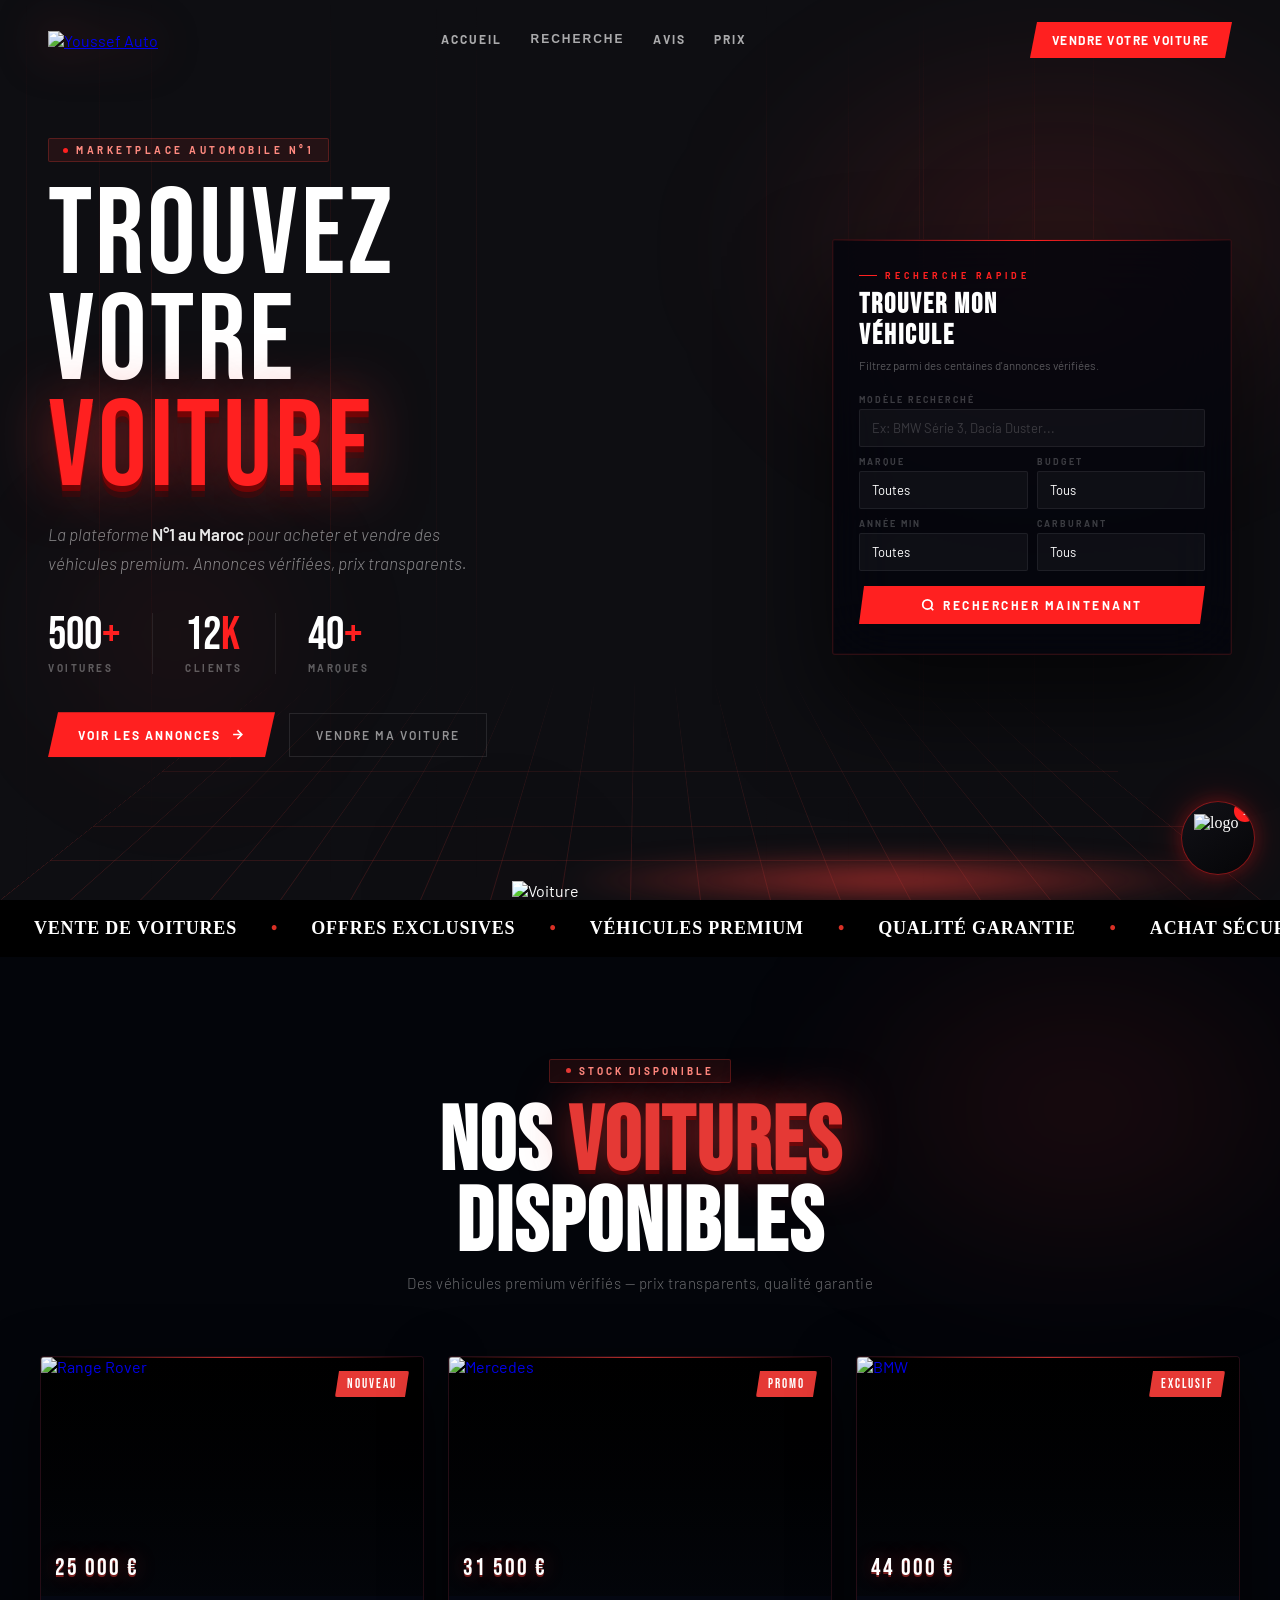
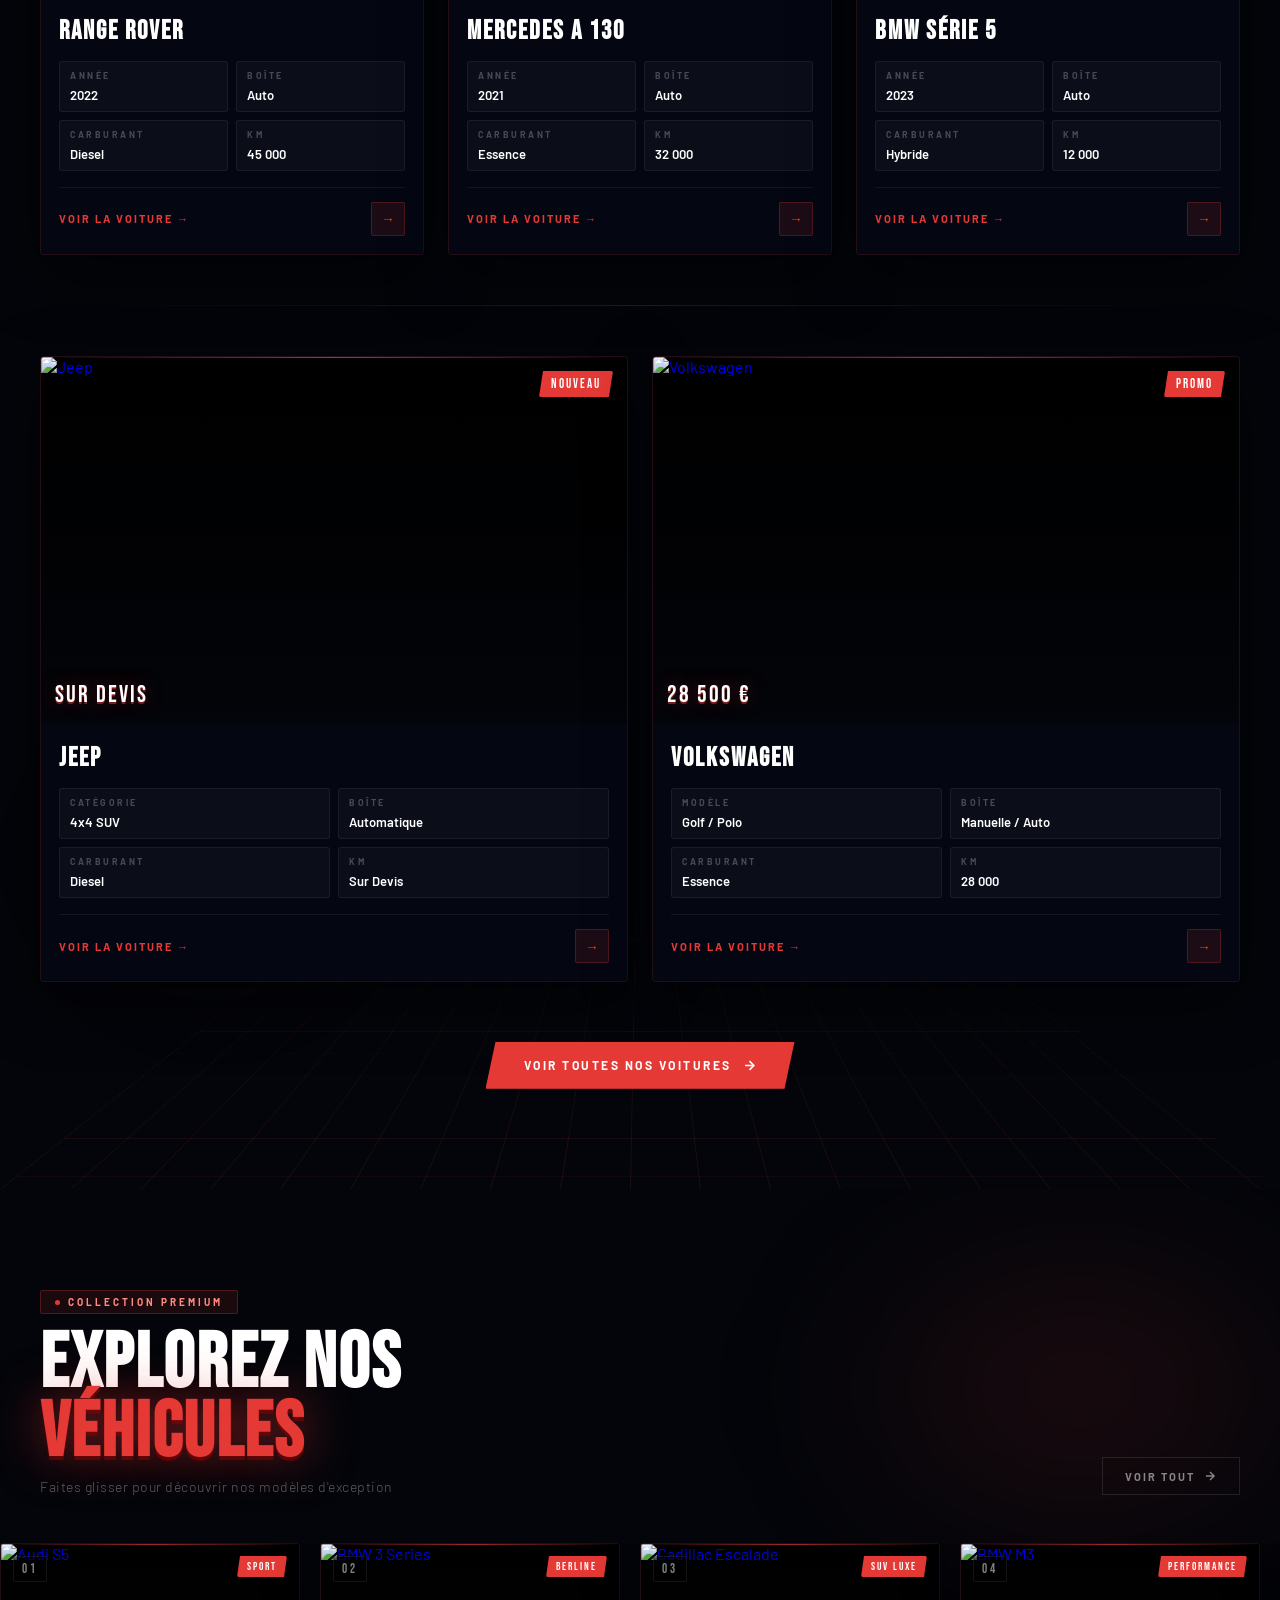
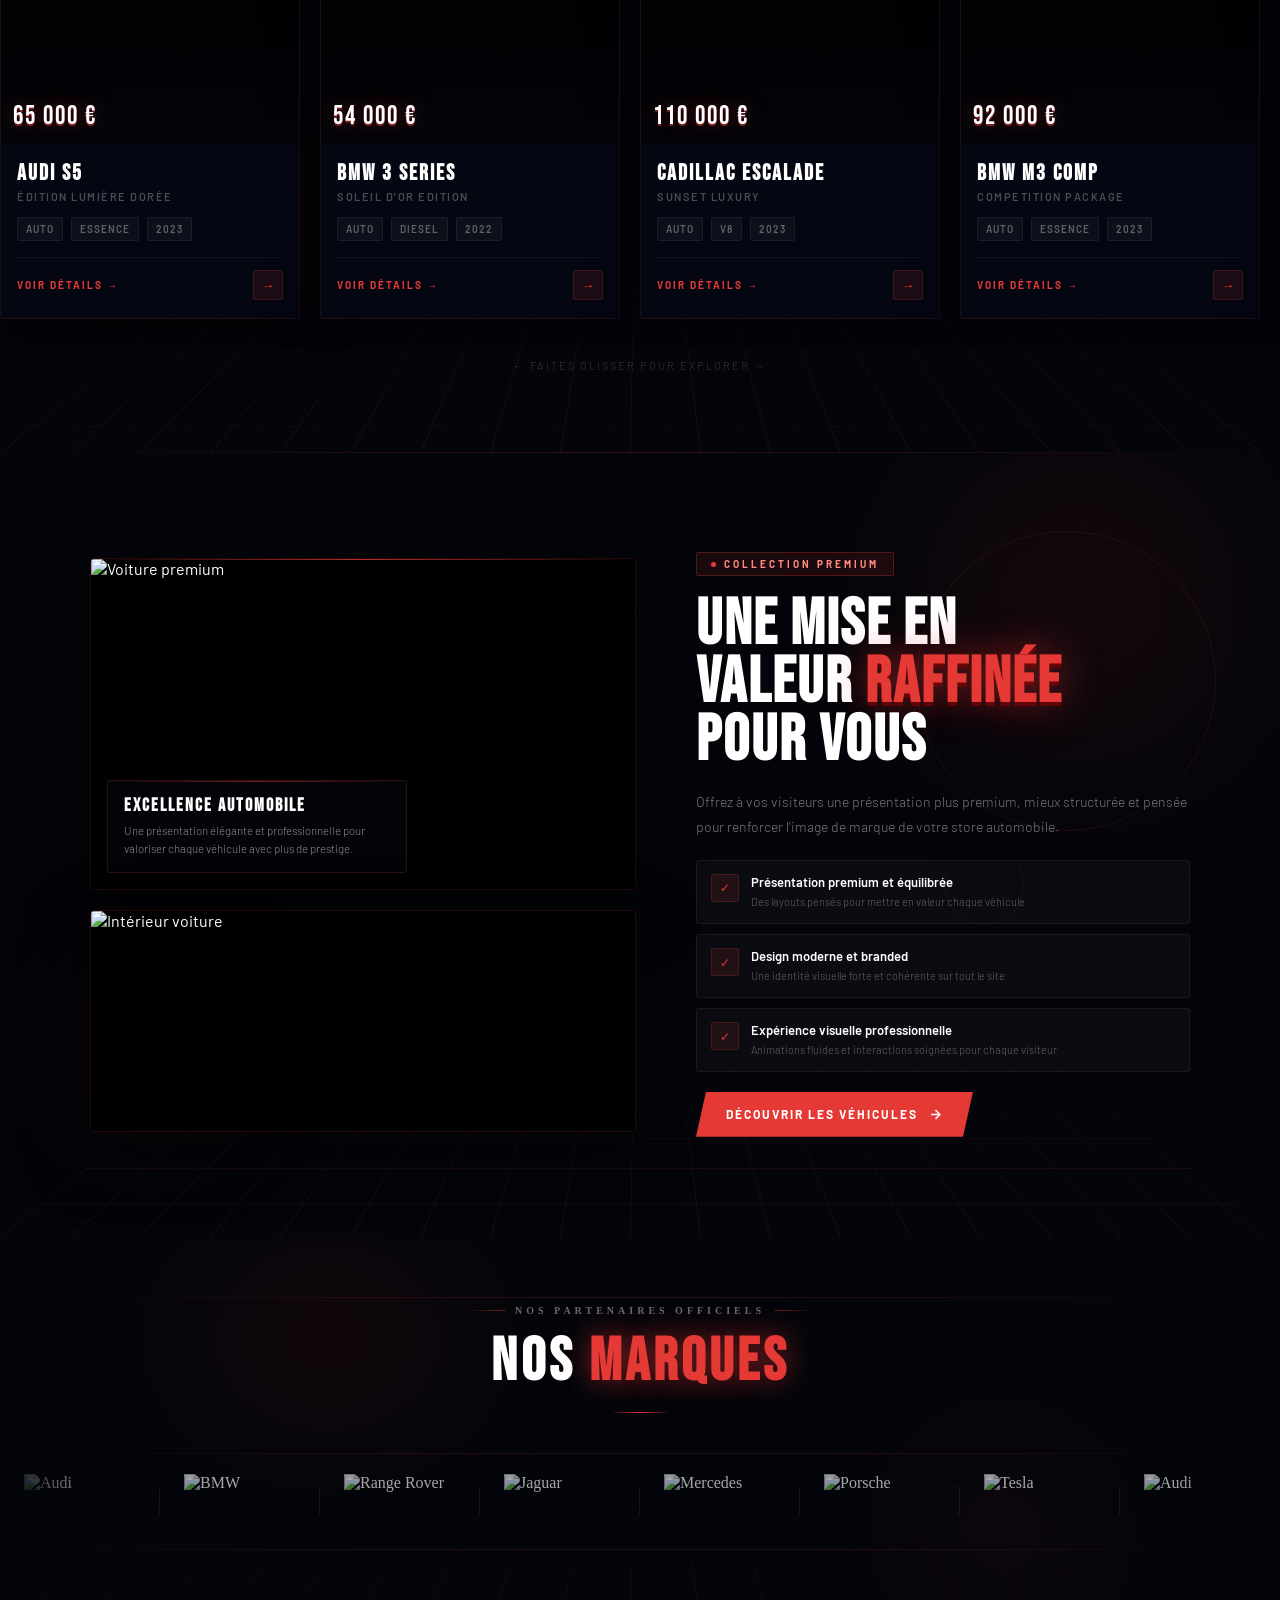
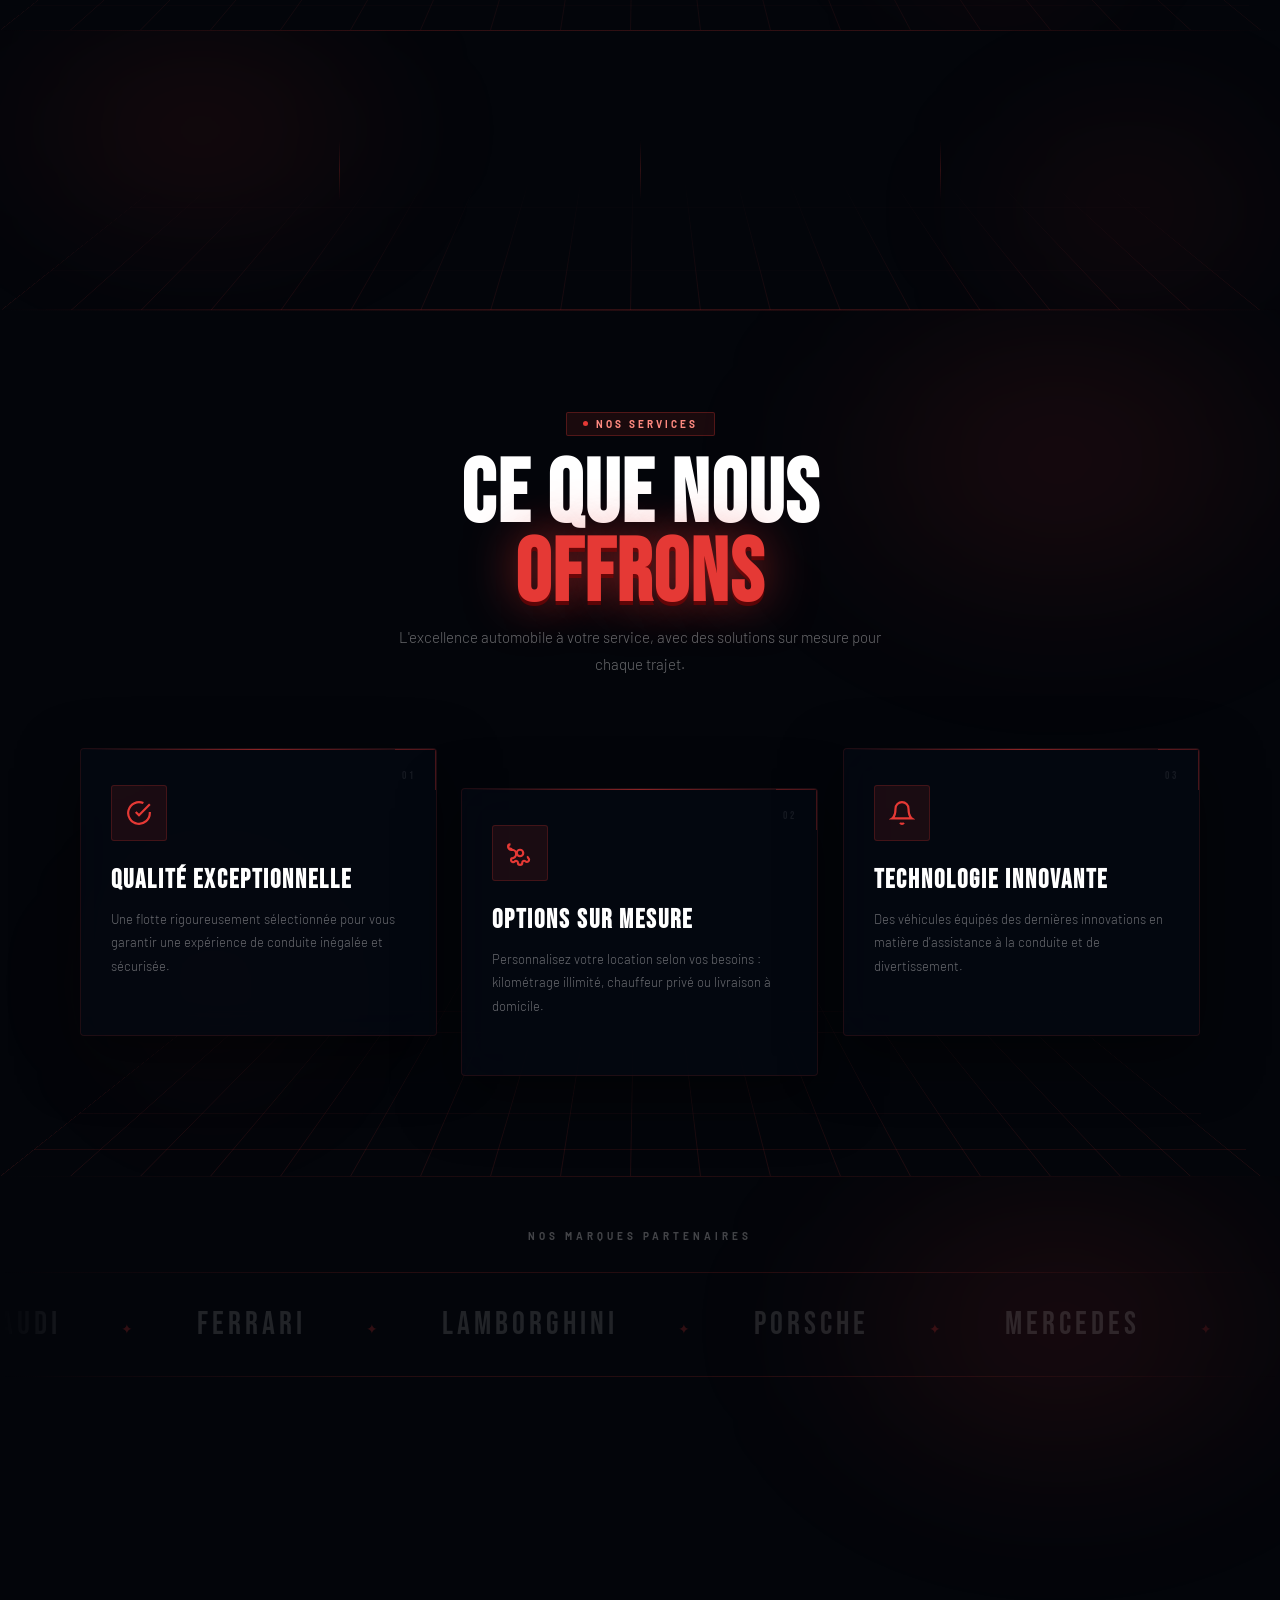
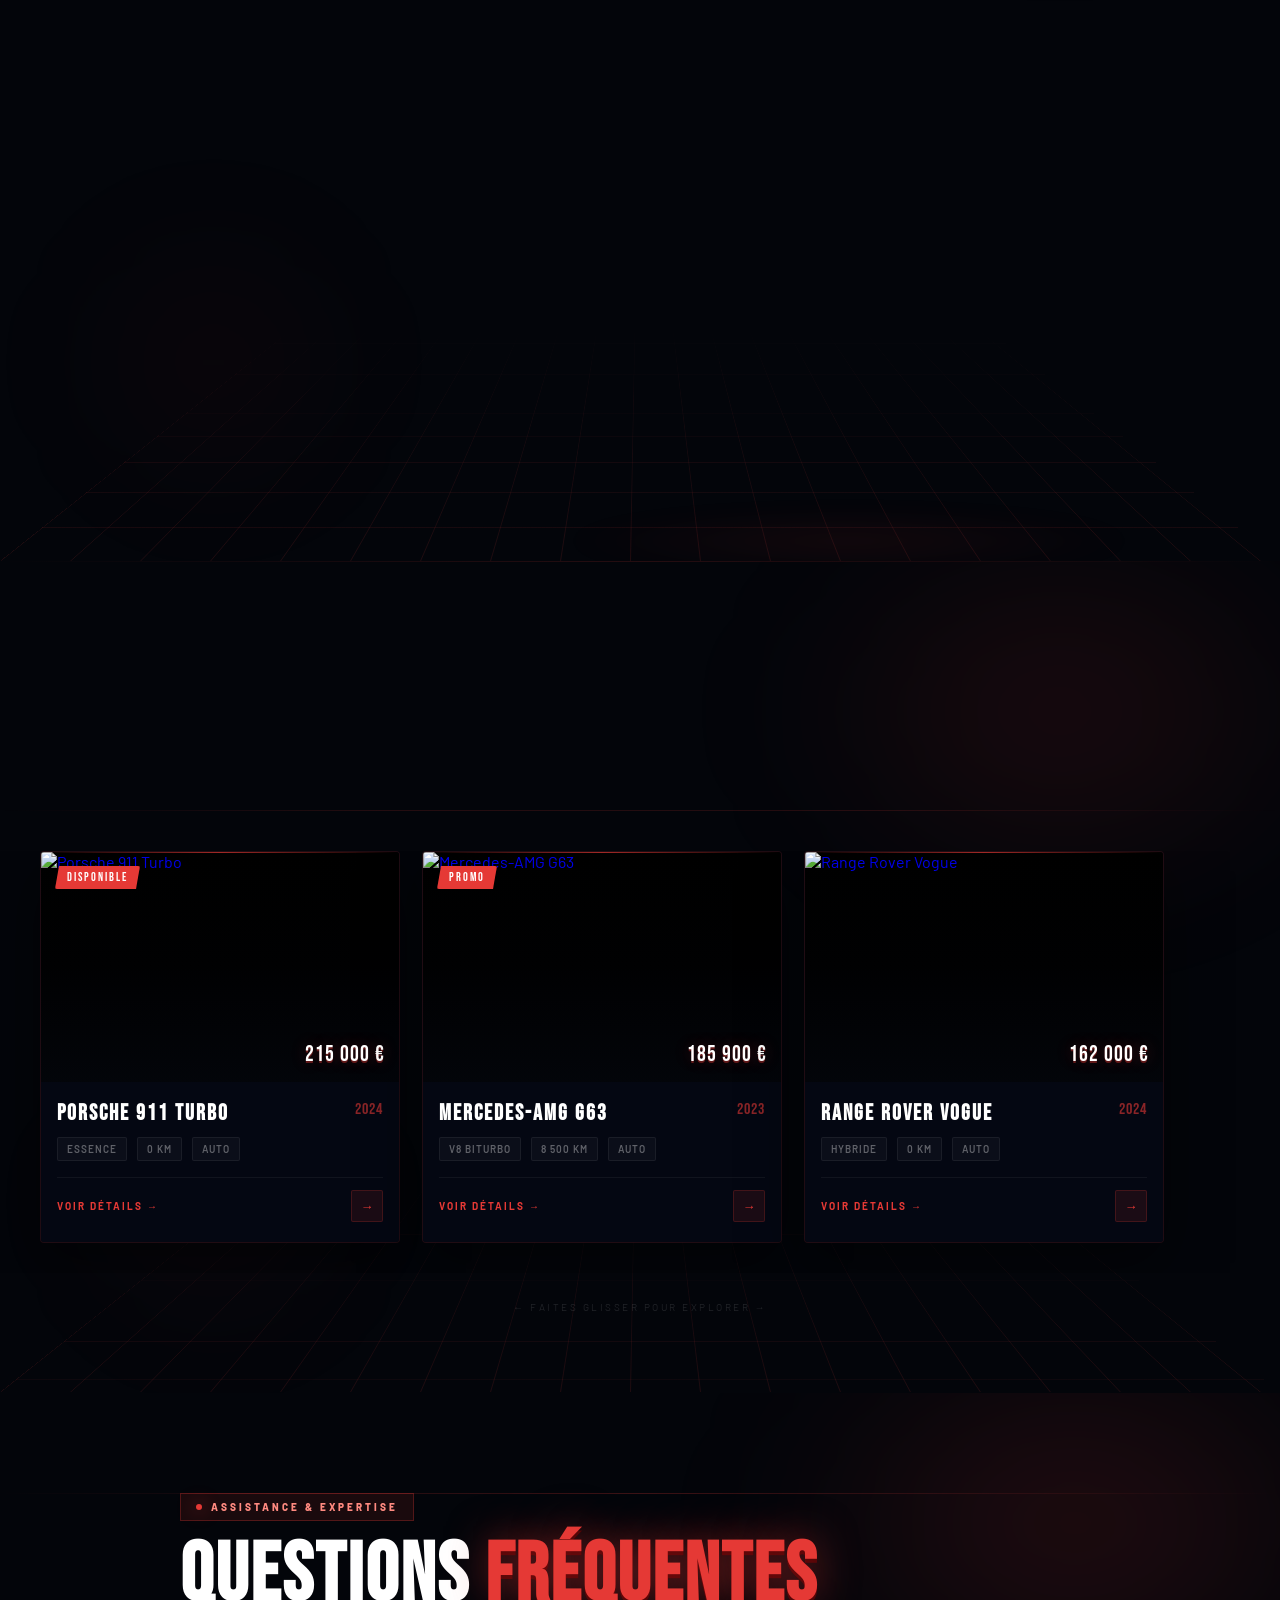
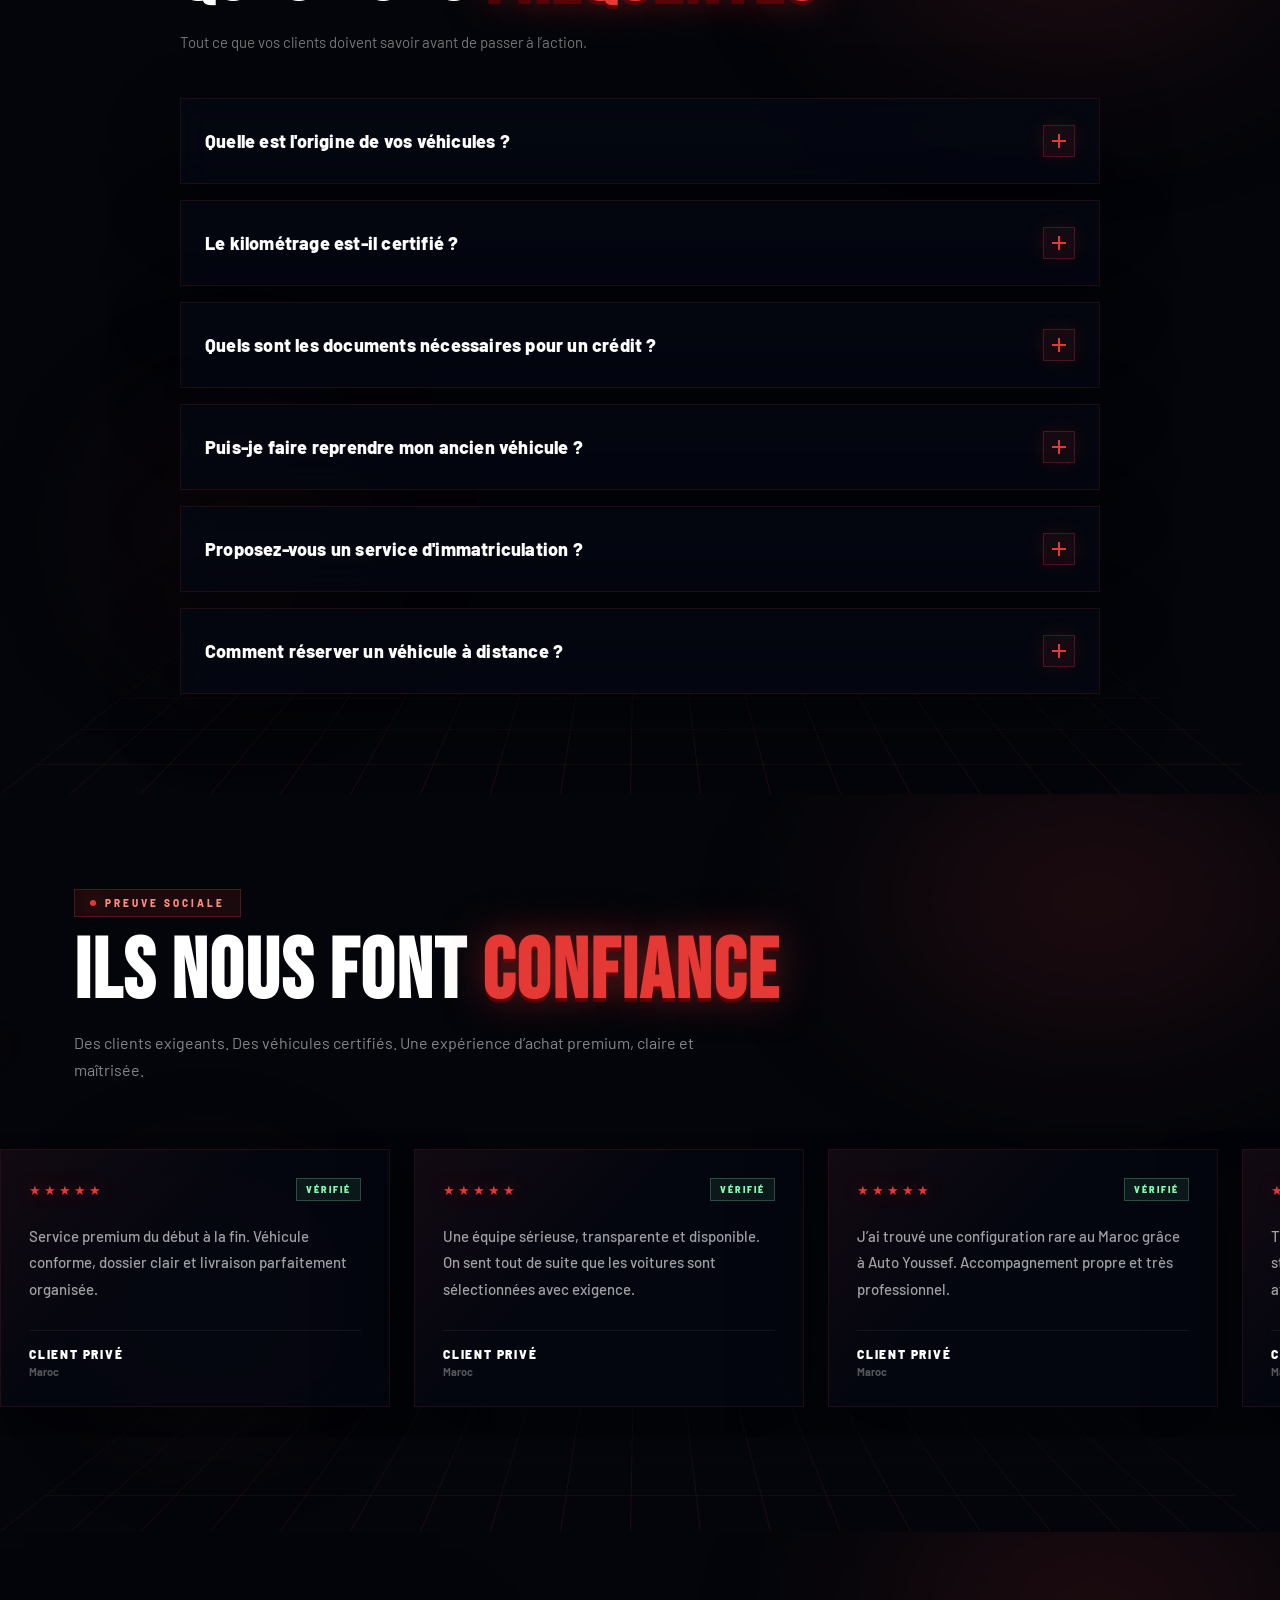
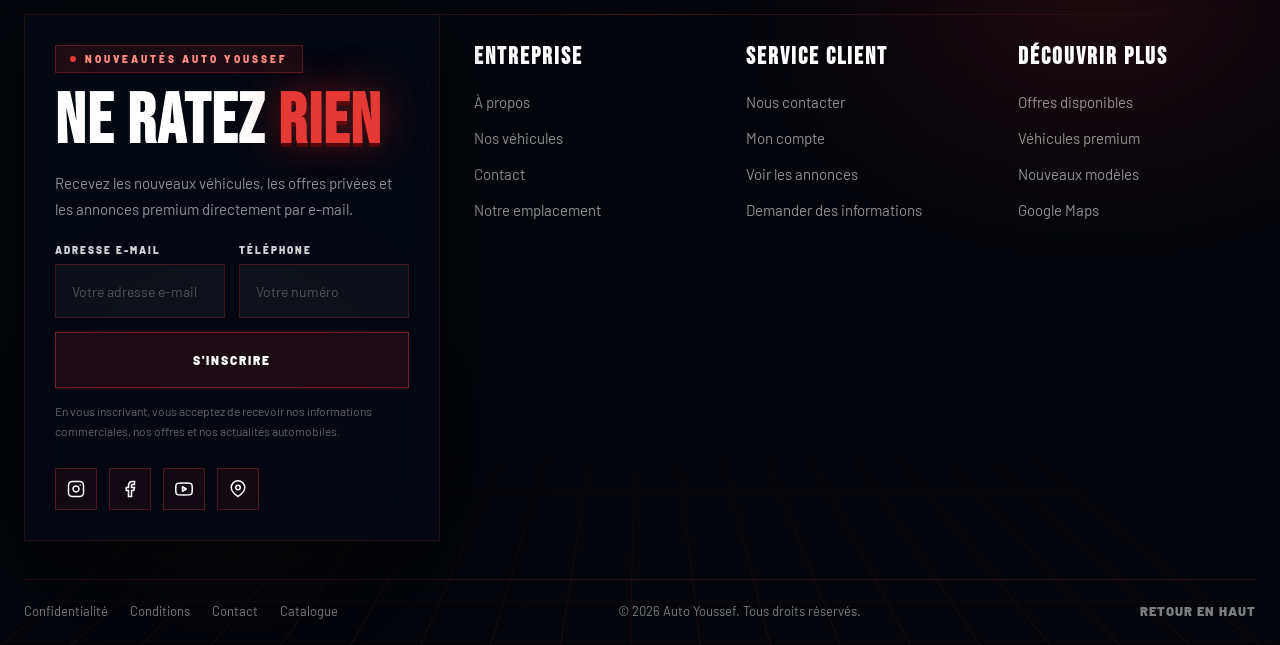
==== commit 5dab776e: "Clean up chatbot HTML and CSS Removed old styles and notification elements for chatbot." ====
--- a/index.html
+++ b/index.html
@@ -3891,420 +3891,9 @@
 })();
 </script>
 
-<style>
-#yac-w,#yac-w *{box-sizing:border-box;margin:0;padding:0;font-family:-apple-system,BlinkMacSystemFont,'Segoe UI',sans-serif}
-
-#yac-notifs{position:fixed;bottom:110px;right:28px;display:flex;flex-direction:column;align-items:flex-end;gap:8px;z-index:2147483646;pointer-events:none}
-.yn{background:#0d0d0d;border:1px solid rgba(229,57,53,0.3);border-radius:20px 20px 0 20px;padding:10px 16px;font-size:12.5px;color:#fff;white-space:nowrap;pointer-events:all;cursor:pointer;opacity:0;transform:translateY(12px);transition:all 0.4s cubic-bezier(0.34,1.56,0.64,1);box-shadow:0 4px 24px rgba(0,0,0,0.6)}
-.yn:hover{transform:translateY(-2px)!important;border-color:rgba(229,57,53,0.6)}
-
-#yac-btn{position:fixed;bottom:28px;right:28px;width:65px;height:65px;border:none;cursor:pointer;border-radius:50%;background:radial-gradient(circle at 35% 35%,#c62828,#8b0000);box-shadow:0 0 0 4px rgba(229,57,53,0.15),0 8px 32px rgba(229,57,53,0.5);z-index:2147483647;display:flex;align-items:center;justify-content:center;animation:yacFloat 3s ease-in-out infinite;transition:all 0.3s;overflow:hidden;padding:0}
-#yac-btn:hover{animation:none;transform:scale(1.1);box-shadow:0 0 0 6px rgba(229,57,53,0.2),0 12px 40px rgba(229,57,53,0.7)}
-@keyframes yacFloat{0%,100%{transform:translateY(0)}50%{transform:translateY(-6px)}}
-
-#yac-btn-logo{width:65px;height:65px;border-radius:50%;object-fit:cover;animation:yacBob 2s ease-in-out infinite;display:block}
-@keyframes yacBob{0%,100%{transform:translateY(0) scale(1)}50%{transform:translateY(-2px) scale(1.03)}}
-
-#yac-close-x{display:none;align-items:center;justify-content:center;position:absolute;inset:0;background:rgba(139,0,0,0.95);border-radius:50%}
-
-#yac-pulse-ring{position:fixed;bottom:28px;right:28px;width:65px;height:65px;border-radius:50%;border:2px solid rgba(229,57,53,0.4);animation:yacRing 2s ease-out infinite;pointer-events:none;z-index:2147483645}
-@keyframes yacRing{0%{transform:scale(1);opacity:0.8}100%{transform:scale(1.9);opacity:0}}
-
-#yac-online-dot{position:absolute;bottom:2px;right:2px;width:14px;height:14px;background:#4ade80;border-radius:50%;border:2.5px solid #0d0d0d;animation:yacBlink 2s infinite;z-index:1}
-@keyframes yacBlink{0%,100%{opacity:1}50%{opacity:0.3}}
-
-#yac-panel{position:fixed;bottom:0;right:28px;width:400px;height:calc(100vh - 40px);max-height:700px;background:#0d0d0d;border:1px solid rgba(229,57,53,0.15);border-bottom:none;border-radius:16px 16px 0 0;box-shadow:-10px 0 60px rgba(0,0,0,0.8);display:none;flex-direction:column;overflow:hidden;z-index:2147483646;transform-origin:bottom right}
-#yac-panel.on{display:flex;animation:yacPanelIn 0.45s cubic-bezier(0.34,1.3,0.64,1)}
-@keyframes yacPanelIn{from{opacity:0;transform:translateY(40px) scale(0.95)}to{opacity:1;transform:translateY(0) scale(1)}}
-
-#yac-head{background:#111;padding:14px 16px;display:flex;align-items:center;justify-content:space-between;border-bottom:1px solid rgba(255,255,255,0.06);flex-shrink:0}
-#yac-head-left{display:flex;align-items:center;gap:12px}
-#yac-logo-circle{width:46px;height:46px;border-radius:50%;border:1.5px solid rgba(229,57,53,0.4);display:flex;align-items:center;justify-content:center;position:relative;flex-shrink:0;box-shadow:0 0 12px rgba(229,57,53,0.2);overflow:hidden}
-#yac-logo-circle img{width:46px;height:46px;border-radius:50%;object-fit:cover;animation:yacBob 2s ease-in-out infinite}
-#yac-logo-dot{position:absolute;bottom:0;right:0;width:12px;height:12px;background:#4ade80;border-radius:50%;border:2px solid #111;animation:yacBlink 2s infinite;z-index:2}
-
-#yac-brand{display:flex;flex-direction:column;gap:1px}
-#yac-brand-name{color:#fff;font-size:13px;font-weight:700;letter-spacing:0.5px;display:flex;align-items:center;gap:6px}
-#yac-brand-tag{background:rgba(229,57,53,0.15);color:#e53935;font-size:9px;font-weight:700;letter-spacing:1px;padding:2px 6px;border-radius:3px}
-#yac-brand-sub{color:rgba(255,255,255,0.35);font-size:10px;letter-spacing:2px;text-transform:uppercase}
-#yac-brand-status{display:flex;align-items:center;gap:5px;margin-top:2px}
-#yac-sdot{width:5px;height:5px;background:#4ade80;border-radius:50%;animation:yacBlink 2s infinite}
-#yac-stxt{color:rgba(255,255,255,0.5);font-size:10px}
-
-#yac-head-right{display:flex;align-items:center;gap:8px}
-.yac-hbtn{width:32px;height:32px;background:rgba(255,255,255,0.05);border:1px solid rgba(255,255,255,0.08);border-radius:8px;cursor:pointer;display:flex;align-items:center;justify-content:center;transition:background 0.2s}
-.yac-hbtn:hover{background:rgba(255,255,255,0.1)}
-
-.yac-date-sep{display:flex;align-items:center;gap:10px;margin:8px 0}
-.yac-date-sep::before,.yac-date-sep::after{content:'';flex:1;height:1px;background:rgba(255,255,255,0.06)}
-.yac-date-sep span{color:rgba(255,255,255,0.25);font-size:10px;letter-spacing:2px;text-transform:uppercase}
-
-#yac-msgs{flex:1;overflow-y:auto;padding:16px 14px;display:flex;flex-direction:column;gap:12px;scroll-behavior:smooth}
-#yac-msgs::-webkit-scrollbar{width:2px}
-#yac-msgs::-webkit-scrollbar-thumb{background:rgba(229,57,53,0.3);border-radius:2px}
-
-.yac-row{display:flex;align-items:flex-end;gap:9px;animation:yacMsgIn 0.4s cubic-bezier(0.34,1.3,0.64,1)}
-@keyframes yacMsgIn{from{opacity:0;transform:translateY(14px)}to{opacity:1;transform:translateY(0)}}
-.yac-ai-row{justify-content:flex-start}.yac-user-row{justify-content:flex-end}
-
-.yac-av-wrap{display:flex;flex-direction:column;align-items:center;gap:3px;flex-shrink:0}
-.yac-av{width:34px;height:34px;border-radius:50%;overflow:hidden;border:1.5px solid rgba(229,57,53,0.3)}
-.yac-av img{width:34px;height:34px;border-radius:50%;object-fit:cover}
-.yac-ts{color:rgba(255,255,255,0.2);font-size:10px}
-
-.yac-msg-col{display:flex;flex-direction:column;gap:4px;max-width:75%}
-.yac-bubble{padding:11px 14px;font-size:13.5px;line-height:1.6;word-wrap:break-word}
-.yac-ai-bubble{background:#1a1a1a;border-radius:0 16px 16px 16px;color:#e8e8e8}
-.yac-user-bubble{background:linear-gradient(135deg,#8b0000,#c62828,#e53935);color:#fff;border-radius:16px 16px 0 16px}
-
-.yac-meta{display:flex;align-items:center;gap:4px}
-.yac-time{color:rgba(255,255,255,0.2);font-size:10px}
-.yac-check{color:#4ade80;font-size:10px}
-
-.yac-typing-bbl{background:#1a1a1a;border-radius:0 16px 16px 16px;padding:13px 16px}
-.yac-dots{display:flex;gap:4px;align-items:center}
-.yac-dots span{width:6px;height:6px;background:#e53935;border-radius:50%;animation:yacDot 1.4s ease infinite;opacity:0.4}
-.yac-dots span:nth-child(2){animation-delay:0.2s}.yac-dots span:nth-child(3){animation-delay:0.4s}
-@keyframes yacDot{0%,60%,100%{transform:translateY(0);opacity:0.4}30%{transform:translateY(-5px);opacity:1}}
-
-#yac-chips{padding:10px 14px;display:flex;gap:7px;overflow-x:auto;scrollbar-width:none;background:#111;border-top:1px solid rgba(255,255,255,0.05);flex-shrink:0}
-#yac-chips::-webkit-scrollbar{display:none}
-.yac-chip{background:rgba(229,57,53,0.08);color:rgba(255,255,255,0.6);border:1px solid rgba(229,57,53,0.2);padding:6px 12px;font-size:11.5px;font-weight:600;cursor:pointer;white-space:nowrap;flex-shrink:0;transition:all 0.2s;border-radius:20px}
-.yac-chip:hover{background:#e53935;color:#fff;border-color:#e53935;transform:translateY(-2px)}
-
-#yac-input-wrap{padding:12px 14px;background:#111;border-top:1px solid rgba(255,255,255,0.05);display:flex;gap:10px;align-items:center;flex-shrink:0}
-#yac-inp{flex:1;background:#1a1a1a;border:1px solid rgba(255,255,255,0.08);border-radius:25px;padding:11px 18px;font-size:13.5px;color:#fff;outline:none;transition:all 0.25s;font-family:inherit}
-#yac-inp:focus{border-color:rgba(229,57,53,0.4);background:#1f1f1f}
-#yac-inp::placeholder{color:rgba(255,255,255,0.2)}
-#yac-send{width:42px;height:42px;background:#e53935;border:none;border-radius:50%;cursor:pointer;display:flex;align-items:center;justify-content:center;flex-shrink:0;transition:all 0.3s cubic-bezier(0.34,1.56,0.64,1)}
-#yac-send:hover{transform:scale(1.12);box-shadow:0 4px 20px rgba(229,57,53,0.6)}
-
-#yac-footer{padding:8px;text-align:center;background:#111;border-top:1px solid rgba(255,255,255,0.04);flex-shrink:0}
-#yac-footer span{font-size:9px;letter-spacing:2.5px;color:rgba(255,255,255,0.18);text-transform:uppercase}
-#yac-footer strong{color:#e53935}
-
-@media(max-width:440px){#yac-panel{width:100vw;right:0;border-radius:16px 16px 0 0}#yac-btn,#yac-pulse-ring{right:16px;bottom:16px}#yac-notifs{right:16px;bottom:100px}}
-</style>
-
-<div id="yac-pulse-ring"></div>
-
-<div id="yac-notifs">
-  <div class="yn" id="yn1" onclick="yacOpen()">🚗 Trouvez votre voiture idéale !</div>
-  <div class="yn" id="yn2" onclick="yacOpen()">💰 Budget limité ? On a des options !</div>
-  <div class="yn" id="yn3" onclick="yacOpen()">👋 Bonjour ! Comment puis-je vous aider ?</div>
-</div>
-
-<button id="yac-btn" onclick="yacToggle()">
-  <div id="yac-online-dot"></div>
-  <img id="yac-btn-logo" src="https://i.postimg.cc/BL3PGSTL/image.png" alt="YOUSSEF"/>
-  <div id="yac-close-x">
-    <svg width="22" height="22" viewBox="0 0 24 24" fill="none" stroke="white" stroke-width="2.5"><line x1="18" y1="6" x2="6" y2="18"/><line x1="6" y1="6" x2="18" y2="18"/></svg>
-  </div>
-</button>
-
-<div id="yac-panel">
-  <div id="yac-head">
-    <div id="yac-head-left">
-      <div id="yac-logo-circle">
-        <img src="https://i.postimg.cc/BL3PGSTL/image.png" alt="YOUSSEF"/>
-        <div id="yac-logo-dot"></div>
-      </div>
-      <div id="yac-brand">
-        <div id="yac-brand-name">
-          Youssef Auto
-          <span id="yac-brand-tag">AI</span>
-        </div>
-        <div id="yac-brand-sub">Assistant • YOUSSEF</div>
-        <div id="yac-brand-status">
-          <span id="yac-sdot"></span>
-          <span id="yac-stxt">En ligne maintenant</span>
-        </div>
-      </div>
-    </div>
-    <div id="yac-head-right">
-      <button class="yac-hbtn" title="Historique">
-        <svg width="14" height="14" viewBox="0 0 24 24" fill="none" stroke="rgba(255,255,255,0.5)" stroke-width="2"><circle cx="12" cy="12" r="10"/><polyline points="12 6 12 12 16 14"/></svg>
-      </button>
-      <button class="yac-hbtn" onclick="yacToggle()">
-        <svg width="13" height="13" viewBox="0 0 24 24" fill="none" stroke="rgba(255,255,255,0.5)" stroke-width="2.5"><line x1="18" y1="6" x2="6" y2="18"/><line x1="6" y1="6" x2="18" y2="18"/></svg>
-      </button>
-    </div>
-  </div>
-
-  <div id="yac-msgs">
-    <div class="yac-date-sep"><span>Aujourd'hui</span></div>
-    <div class="yac-row yac-ai-row">
-      <div class="yac-av-wrap">
-        <div class="yac-av">
-          <img src="https://i.postimg.cc/BL3PGSTL/image.png" alt="AI"/>
-        </div>
-        <span class="yac-ts" id="yac-init-time"></span>
-      </div>
-      <div class="yac-msg-col">
-        <div class="yac-bubble yac-ai-bubble">
-          Bonjour ! 👋<br>
-          Comment puis-je vous aider à trouver votre voiture idéale ?
-        </div>
-      </div>
-    </div>
-  </div>
-
-  <div id="yac-chips">
-    <button class="yac-chip" onclick="yacQ('Quelles voitures avez-vous ?')">🚗 Catalogue</button>
-    <button class="yac-chip" onclick="yacQ('Je veux contacter un vendeur')">📞 Contact</button>
-    <button class="yac-chip" onclick="yacQ('J\'ai une réclamation')">⚠️ Réclamation</button>
-    <button class="yac-chip" onclick="yacQ('Financement disponible ?')">🏦 Financement</button>
-  </div>
-
-  <div id="yac-input-wrap">
-    <input id="yac-inp" type="text" placeholder="Tapez votre message..." onkeypress="if(event.key==='Enter')yacSend()"/>
-    <button id="yac-send" onclick="yacSend()">
-      <svg width="16" height="16" viewBox="0 0 24 24" fill="none" stroke="white" stroke-width="2.5"><line x1="22" y1="2" x2="11" y2="13"/><polygon points="22 2 15 22 11 13 2 9 22 2"/></svg>
-    </button>
-  </div>
-
-  <div id="yac-footer">
-    <span>POWERED BY <strong>YOUSSEF AUTO AI</strong></span>
-  </div>
-</div>
-
-<script>
-(function(){
-  var LOGO='https://i.postimg.cc/BL3PGSTL/image.png';
-  var S={
-    open:false,
-    session:'yac_'+Date.now()+'_'+Math.random().toString(36).substr(2,5),
-    url:'https://issammalihq.app.n8n.cloud/webhook/2948b355-b2cf-4f5a-9198-85fbc2e3651f/chat'
-  };
-
-  function yacTime(){
-    var d=new Date();
-    return d.getHours()+':'+(d.getMinutes()<10?'0':'')+d.getMinutes();
-  }
-
-  var el=document.getElementById('yac-init-time');
-  if(el)el.textContent=yacTime();
-
-  var notifs=[
-    {id:'yn1',delay:1500,out:6000},
-    {id:'yn2',delay:4500,out:9000},
-    {id:'yn3',delay:8000,out:12500}
-  ];
-  notifs.forEach(function(n){
-    setTimeout(function(){
-      var el=document.getElementById(n.id);
-      if(!el||S.open)return;
-      el.style.opacity='1';el.style.transform='translateY(0)';
-    },n.delay);
-    setTimeout(function(){
-      var el=document.getElementById(n.id);
-      if(!el)return;
-      el.style.opacity='0';el.style.transform='translateY(12px)';
-    },n.out);
-  });
-
-  window.yacToggle=function(){
-    S.open=!S.open;
-    var panel=document.getElementById('yac-panel');
-    var btnLogo=document.getElementById('yac-btn-logo');
-    var closeX=document.getElementById('yac-close-x');
-    var notifWrap=document.getElementById('yac-notifs');
-    var ring=document.getElementById('yac-pulse-ring');
-    if(S.open){
-      panel.classList.add('on');
-      if(btnLogo)btnLogo.style.display='none';
-      if(closeX)closeX.style.display='flex';
-      if(notifWrap)notifWrap.style.display='none';
-      if(ring)ring.style.animation='none';
-      setTimeout(function(){var i=document.getElementById('yac-inp');if(i)i.focus();},400);
-    } else {
-      panel.classList.remove('on');
-      if(btnLogo)btnLogo.style.display='block';
-      if(closeX)closeX.style.display='none';
-      if(ring)ring.style.animation='yacRing 2s ease-out infinite';
-    }
-  };
-
-  window.yacOpen=function(){if(!S.open)yacToggle();};
-  window.yacQ=function(t){var i=document.getElementById('yac-inp');if(i){i.value=t;yacSend();}};
-
-  window.yacSend=function(){
-    var inp=document.getElementById('yac-inp');
-    var t=inp.value.trim();
-    if(!t)return;
-    yacAdd(t,'user');
-    inp.value='';
-    var typing=yacTyping();
-    var xhr=new XMLHttpRequest();
-    xhr.open('POST',S.url,true);
-    xhr.setRequestHeader('Content-Type','application/json');
-    xhr.onreadystatechange=function(){
-      if(xhr.readyState===4){
-        typing.remove();
-        var r='Désolé, une erreur. Contactez-nous directement 🚗';
-        if(xhr.status===200){try{var d=JSON.parse(xhr.responseText);r=d.output||d.text||d.message||r;}catch(e){}}
-        yacAdd(r,'bot');
-      }
-    };
-    xhr.send(JSON.stringify({sessionId:S.session,chatInput:t,action:'sendMessage'}));
-  };
-
-  function yacAv(){
-    return '<div class="yac-av-wrap"><div class="yac-av"><img src="'+LOGO+'" alt="AI"/></div><span class="yac-ts">'+yacTime()+'</span></div>';
-  }
-
-  function yacAdd(text,type){
-    var m=document.getElementById('yac-msgs');
-    var row=document.createElement('div');
-    row.className='yac-row '+(type==='user'?'yac-user-row':'yac-ai-row');
-    if(type!=='user')row.innerHTML=yacAv();
-    var col=document.createElement('div');
-    col.className='yac-msg-col';
-    var b=document.createElement('div');
-    b.className='yac-bubble '+(type==='user'?'yac-user-bubble':'yac-ai-bubble');
-    b.innerHTML=text.replace(/\n/g,'<br>').replace(/\*\*(.*?)\*\*/g,'<strong style="color:#ff6b6b">$1</strong>');
-    col.appendChild(b);
-    if(type==='user'){
-      var meta=document.createElement('div');
-      meta.className='yac-meta';
-      meta.style.justifyContent='flex-end';
-      meta.innerHTML='<span class="yac-time">'+yacTime()+'</span><span class="yac-check">✓✓</span>';
-      col.appendChild(meta);
-    }
-    row.appendChild(col);
-    m.appendChild(row);
-    m.scrollTop=m.scrollHeight;
-    return row;
-  }
-
-  function yacTyping(){
-    var m=document.getElementById('yac-msgs');
-    var row=document.createElement('div');
-    row.className='yac-row yac-ai-row';
-    row.innerHTML=yacAv();
-    var b=document.createElement('div');
-    b.className='yac-bubble yac-typing-bbl';
-    b.innerHTML='<div class="yac-dots"><span></span><span></span><span></span></div>';
-    row.appendChild(b);
-    m.appendChild(row);
-    m.scrollTop=m.scrollHeight;
-    return row;
-  }
-})();
-</script>
-  <style>
-#yac-wa-btn{
-  position:fixed;
-  bottom:100px; /* باش مايضربش مع AI */
-  right:28px;
-  width:58px;height:58px;
-  background:#25d366;
-  border:none;border-radius:50%;
-  cursor:pointer;
-  display:flex;align-items:center;justify-content:center;
-  box-shadow:0 8px 28px rgba(37,211,102,0.5);
-  animation:waFloat 3s ease-in-out infinite;
-  transition:all 0.3s;
-  text-decoration:none;
-  z-index:2147483646;
-}
-#yac-wa-btn:hover{
-  animation:none;
-  transform:scale(1.12);
-  box-shadow:0 12px 40px rgba(37,211,102,0.7);
-}
-
-@keyframes waFloat{
-  0%,100%{transform:translateY(0)}
-  50%{transform:translateY(-5px)}
-}
-
-/* pulse */
-#yac-wa-ring{
-  position:fixed;
-  bottom:100px;
-  right:28px;
-  width:58px;height:58px;
-  border-radius:50%;
-  border:2px solid rgba(37,211,102,0.5);
-  animation:waRing 2s ease-out infinite;
-  pointer-events:none;
-  z-index:2147483645;
-}
-
-@keyframes waRing{
-  0%{transform:scale(1);opacity:0.8}
-  100%{transform:scale(1.9);opacity:0}
-}
-
-/* notif */
-#yac-wa-notif{
-  position:fixed;
-  bottom:115px;
-  right:95px;
-  background:#0d0d0d;
-  border:1px solid rgba(37,211,102,0.3);
-  border-radius:16px 16px 0 16px;
-  padding:10px 14px;
-  font-size:12px;
-  color:#fff;
-  white-space:nowrap;
-  opacity:0;
-  transform:translateX(10px);
-  transition:all 0.4s cubic-bezier(0.34,1.56,0.64,1);
-  box-shadow:0 4px 20px rgba(0,0,0,0.5);
-  pointer-events:none;
-  z-index:2147483647;
-}
-
-#yac-wa-notif.show{
-  opacity:1;
-  transform:translateX(0);
-}
-
-#yac-wa-notif span{
-  color:#25d366;
-  font-weight:700;
-}
-
-/* mobile */
-@media(max-width:440px){
-  #yac-wa-btn,#yac-wa-ring{
-    right:16px;
-    bottom:90px;
-  }
-  #yac-wa-notif{
-    right:80px;
-    bottom:105px;
-  }
-}
-</style>
-
-<div id="yac-wa-ring"></div>
-
-<div id="yac-wa-notif">
-💬 Chat with us on <span>WhatsApp</span>
-</div>
-
-<a id="yac-wa-btn"
-href="https://wa.me/212617499697"
-target="_blank"
-rel="noopener">
-
-<svg width="30" height="30" viewBox="0 0 24 24" fill="white">
-<path d="M17.472 14.382c-.297-.149-1.758-.867-2.03-.967-.273-.099-.471-.148-.67.15-.197.297-.767.966-.94 1.164-.173.199-.347.223-.644.075-.297-.15-1.255-.463-2.39-1.475-.883-.788-1.48-1.761-1.653-2.059-.173-.297-.018-.458.13-.606.134-.133.298-.347.446-.52.149-.174.198-.298.298-.497.099-.198.05-.371-.025-.52-.075-.149-.669-1.612-.916-2.207-.242-.579-.487-.5-.669-.51-.173-.008-.371-.01-.57-.01-.198 0-.52.074-.792.372-.272.297-1.04 1.016-1.04 2.479 0 1.462 1.065 2.875 1.213 3.074.149.198 2.096 3.2 5.077 4.487.709.306 1.262.489 1.694.625.712.227 1.36.195 1.871.118.571-.085 1.758-.719 2.006-1.413.248-.694.248-1.289.173-1.413-.074-.124-.272-.198-.57-.347"/>
-</svg>
-
-</a>
-
-<script>
-setTimeout(()=>{
-  document.getElementById('yac-wa-notif').classList.add('show')
-},2500)
-
-setTimeout(()=>{
-  document.getElementById('yac-wa-notif').classList.remove('show')
-},7000)
-</script>
+
+<!-- Auto Trouvez AI Chatbot - New Version -->
+<link rel="stylesheet" href="chatbot.css">
+<script src="chatbot.js"></script>
 </body>
 </html>
--- a/chatbot.css
+++ b/chatbot.css
@@ -0,0 +1,242 @@
+:root{
+  --red:#ff2020;
+  --black:#050507;
+  --dark:#0e0e12;
+  --white:#ffffff;
+  --gray:#a1a1aa;
+}
+
+.auto-chatbot-button{
+  position:fixed;
+  right:25px;
+  bottom:25px;
+  width:74px;
+  height:74px;
+  border-radius:50%;
+  background:linear-gradient(145deg,#121218,#050507);
+  border:1px solid rgba(255,32,32,.5);
+  box-shadow:
+  0 0 20px rgba(255,32,32,.3),
+  0 0 50px rgba(255,32,32,.15);
+  z-index:999999;
+  cursor:pointer;
+  display:flex;
+  align-items:center;
+  justify-content:center;
+  overflow:hidden;
+  animation:pulseBot 2.5s infinite;
+  transition:.3s;
+}
+
+.auto-chatbot-button:hover{
+  transform:scale(1.08);
+}
+
+.auto-chatbot-button img{
+  width:48px;
+  height:48px;
+  object-fit:contain;
+}
+
+.auto-chatbot-notification{
+  position:absolute;
+  top:-2px;
+  right:-2px;
+  width:22px;
+  height:22px;
+  background:var(--red);
+  border-radius:50%;
+  display:flex;
+  align-items:center;
+  justify-content:center;
+  color:white;
+  font-size:11px;
+  font-weight:700;
+  animation:notifAnim 1.2s infinite;
+}
+
+.auto-chatbot-tooltip{
+  position:fixed;
+  right:110px;
+  bottom:42px;
+  background:#111117;
+  color:white;
+  padding:12px 18px;
+  border-radius:14px;
+  border:1px solid rgba(255,32,32,.35);
+  font-size:14px;
+  font-weight:600;
+  z-index:999999;
+  opacity:0;
+  transform:translateY(10px);
+  animation:tooltipAnim 7s forwards;
+  box-shadow:0 15px 40px rgba(0,0,0,.5);
+}
+
+.auto-chatbot{
+  position:fixed;
+  right:25px;
+  bottom:115px;
+  width:390px;
+  max-width:calc(100vw - 30px);
+  height:600px;
+  background:linear-gradient(180deg,#0d0d11,#050507);
+  border-radius:28px;
+  overflow:hidden;
+  z-index:999999;
+  border:1px solid rgba(255,32,32,.25);
+  box-shadow:0 25px 70px rgba(0,0,0,.7);
+  display:none;
+  flex-direction:column;
+}
+
+.auto-chatbot-header{
+  background:linear-gradient(135deg,#16161d,#08080a);
+  padding:18px;
+  display:flex;
+  align-items:center;
+  gap:14px;
+  border-bottom:1px solid rgba(255,32,32,.15);
+}
+
+.auto-chatbot-header img{
+  width:46px;
+  height:46px;
+  border-radius:50%;
+}
+
+.auto-chatbot-header h3{
+  color:white;
+  margin:0;
+  font-size:17px;
+}
+
+.auto-chatbot-header p{
+  color:var(--gray);
+  margin:3px 0 0;
+  font-size:12px;
+}
+
+.auto-chatbot-close{
+  margin-left:auto;
+  color:white;
+  cursor:pointer;
+  font-size:24px;
+}
+
+.auto-chatbot-messages{
+  flex:1;
+  padding:18px;
+  overflow-y:auto;
+  display:flex;
+  flex-direction:column;
+  gap:14px;
+}
+
+.auto-message{
+  max-width:82%;
+  padding:14px;
+  border-radius:18px;
+  font-size:14px;
+  line-height:1.5;
+  animation:fadeIn .3s ease;
+}
+
+.bot-message{
+  background:#13131a;
+  color:white;
+  border:1px solid rgba(255,255,255,.05);
+}
+
+.user-message{
+  background:var(--red);
+  color:white;
+  align-self:flex-end;
+}
+
+.auto-chatbot-input{
+  padding:16px;
+  border-top:1px solid rgba(255,255,255,.05);
+  display:flex;
+  gap:10px;
+}
+
+.auto-chatbot-input input{
+  flex:1;
+  background:#111117;
+  border:none;
+  outline:none;
+  color:white;
+  padding:14px;
+  border-radius:14px;
+  font-size:14px;
+}
+
+.auto-chatbot-input button{
+  background:var(--red);
+  border:none;
+  color:white;
+  width:55px;
+  border-radius:14px;
+  cursor:pointer;
+  font-size:18px;
+  transition:.3s;
+}
+
+.auto-chatbot-input button:hover{
+  transform:scale(1.05);
+}
+
+@keyframes pulseBot{
+  0%{
+    box-shadow:0 0 0 rgba(255,32,32,.4);
+  }
+  50%{
+    box-shadow:
+    0 0 25px rgba(255,32,32,.45),
+    0 0 60px rgba(255,32,32,.2);
+  }
+  100%{
+    box-shadow:0 0 0 rgba(255,32,32,.4);
+  }
+}
+
+@keyframes notifAnim{
+  0%{
+    transform:scale(1);
+  }
+  50%{
+    transform:scale(1.25);
+  }
+  100%{
+    transform:scale(1);
+  }
+}
+
+@keyframes tooltipAnim{
+  0%{
+    opacity:0;
+    transform:translateY(10px);
+  }
+  15%{
+    opacity:1;
+    transform:translateY(0);
+  }
+  80%{
+    opacity:1;
+  }
+  100%{
+    opacity:0;
+  }
+}
+
+@keyframes fadeIn{
+  from{
+    opacity:0;
+    transform:translateY(10px);
+  }
+  to{
+    opacity:1;
+    transform:translateY(0);
+  }
+}
